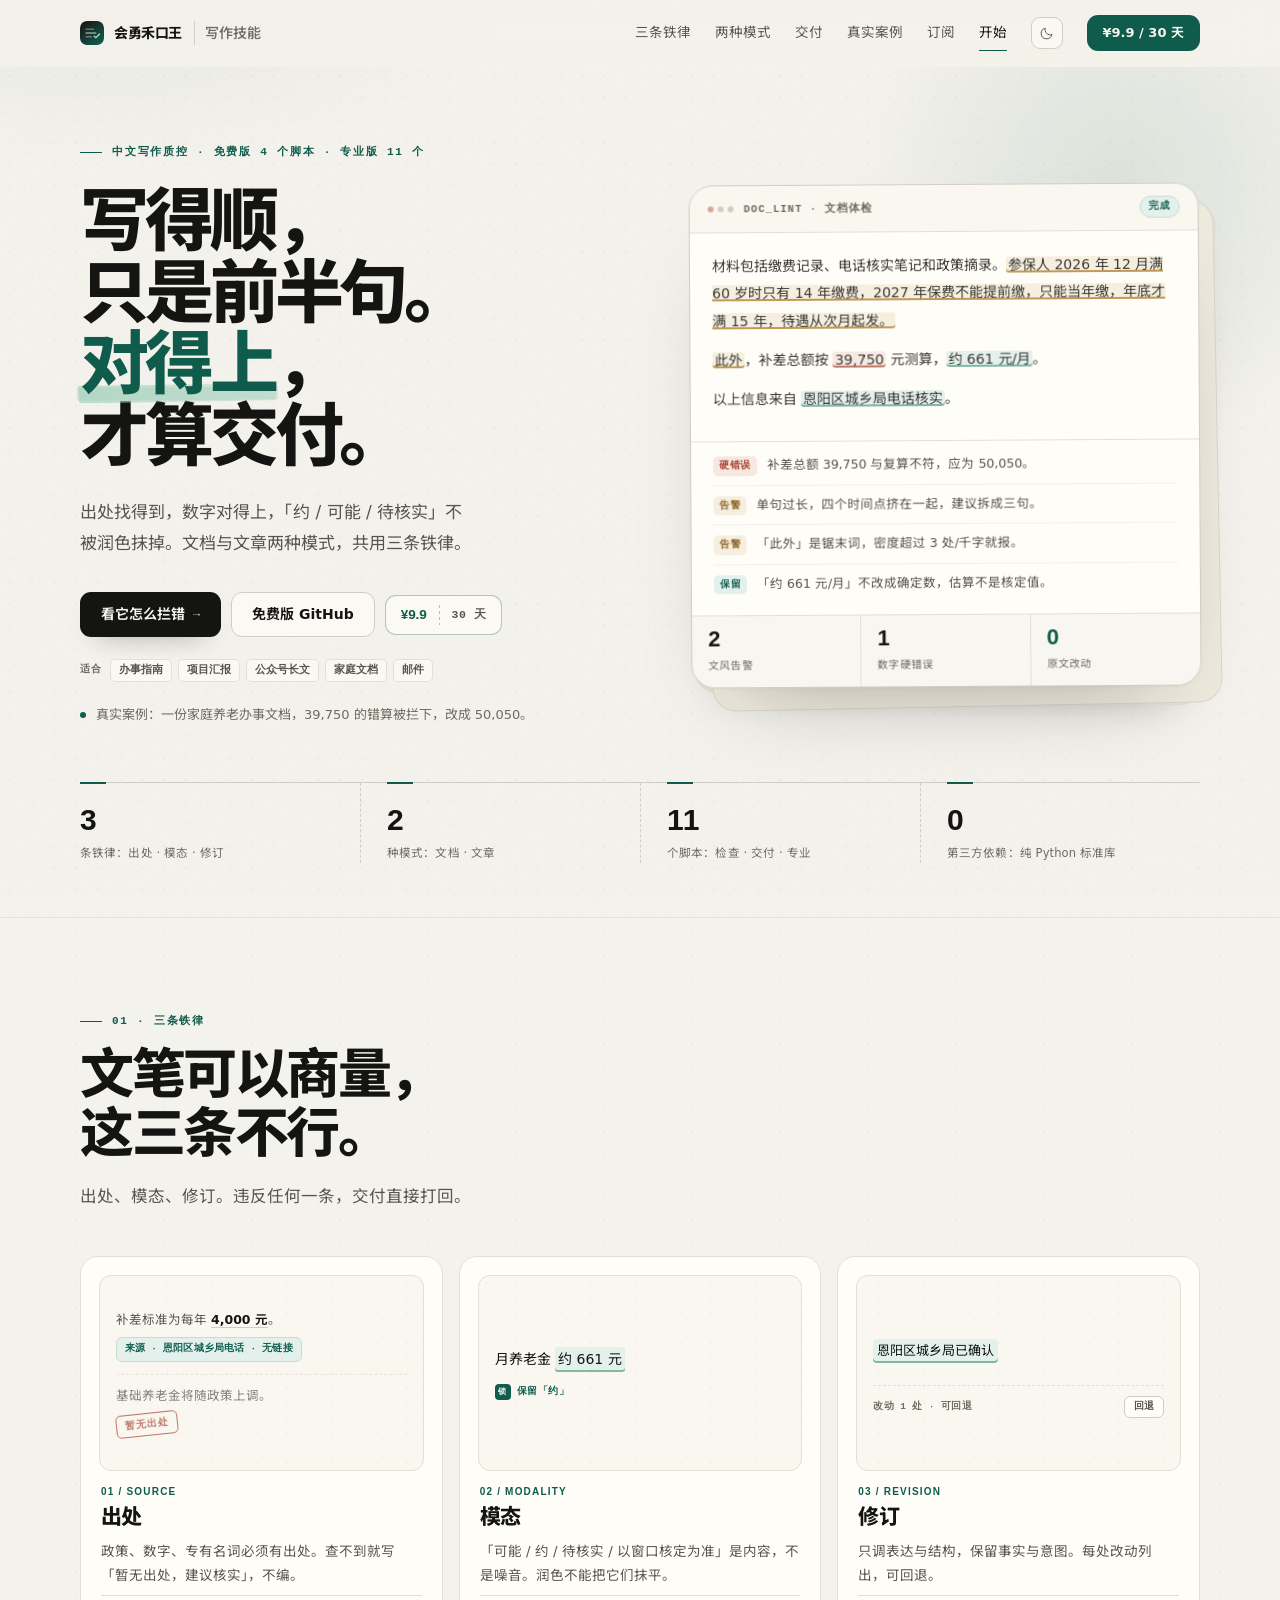
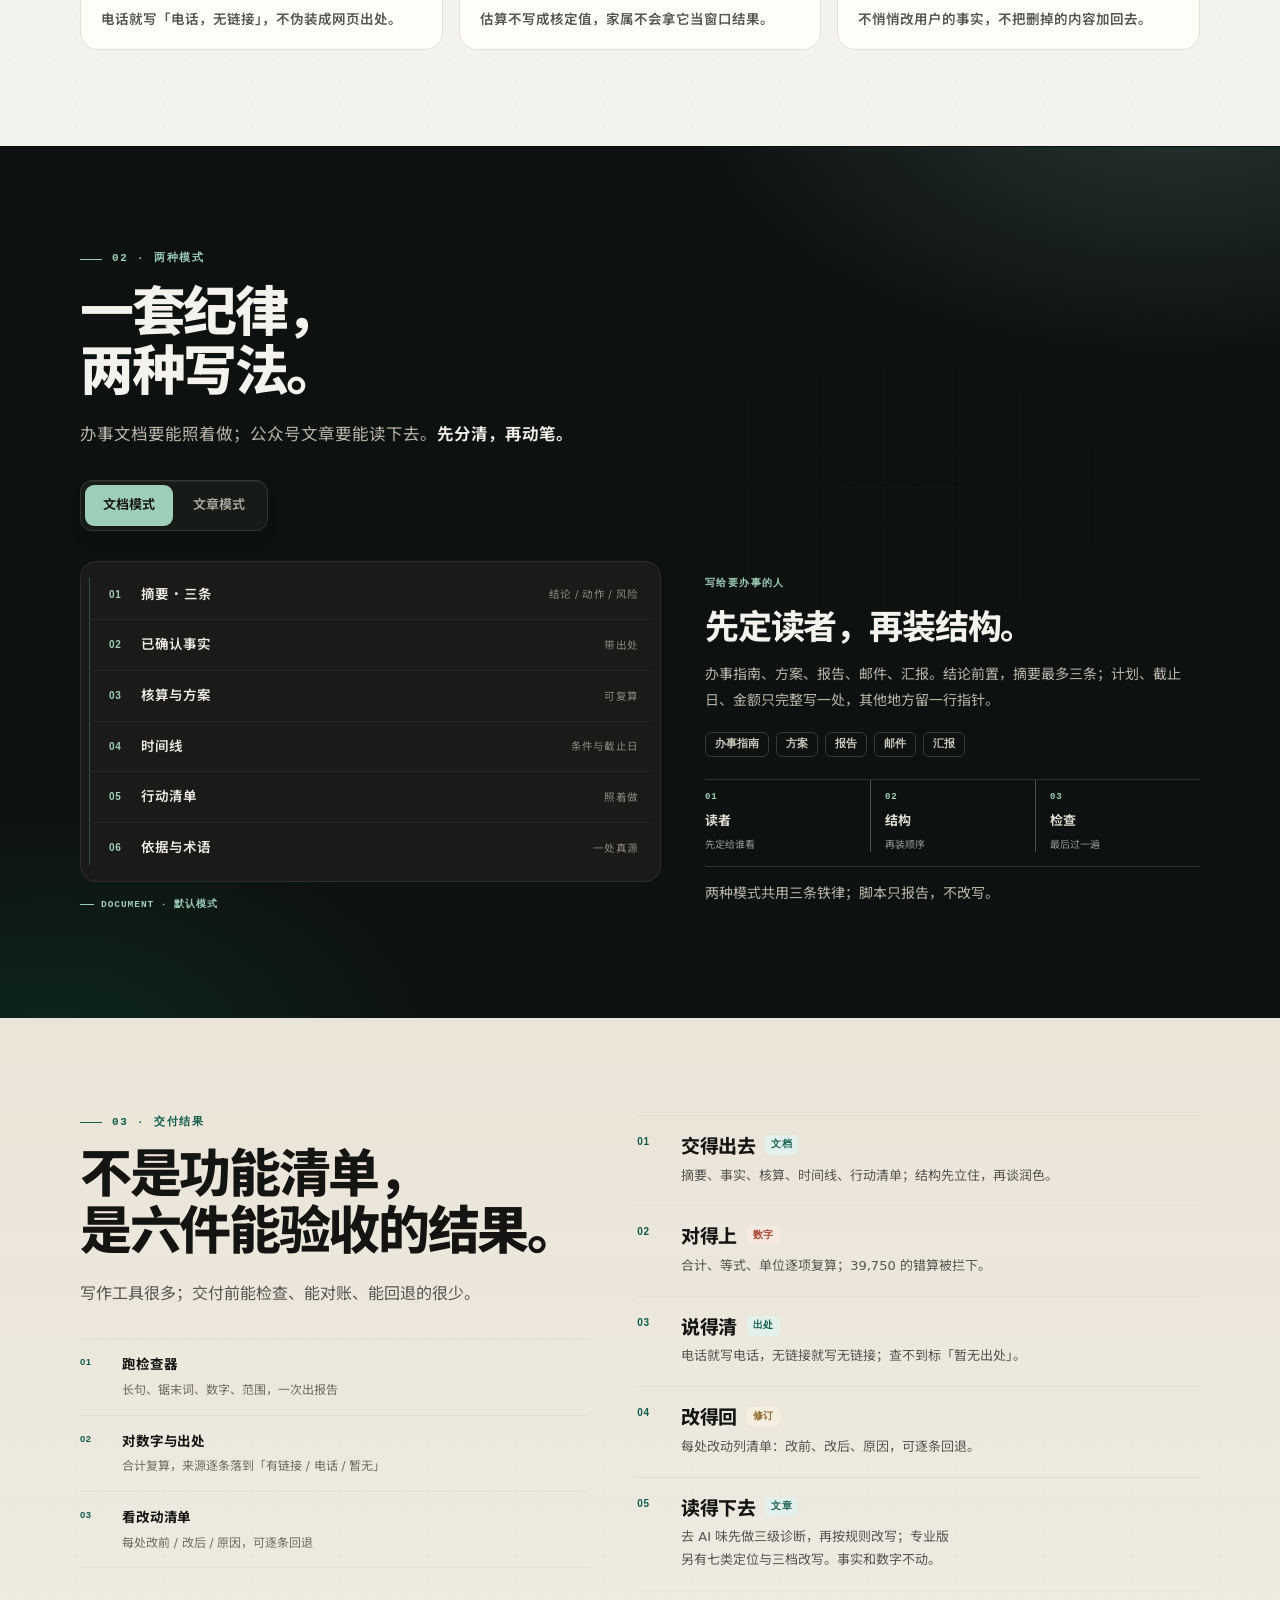
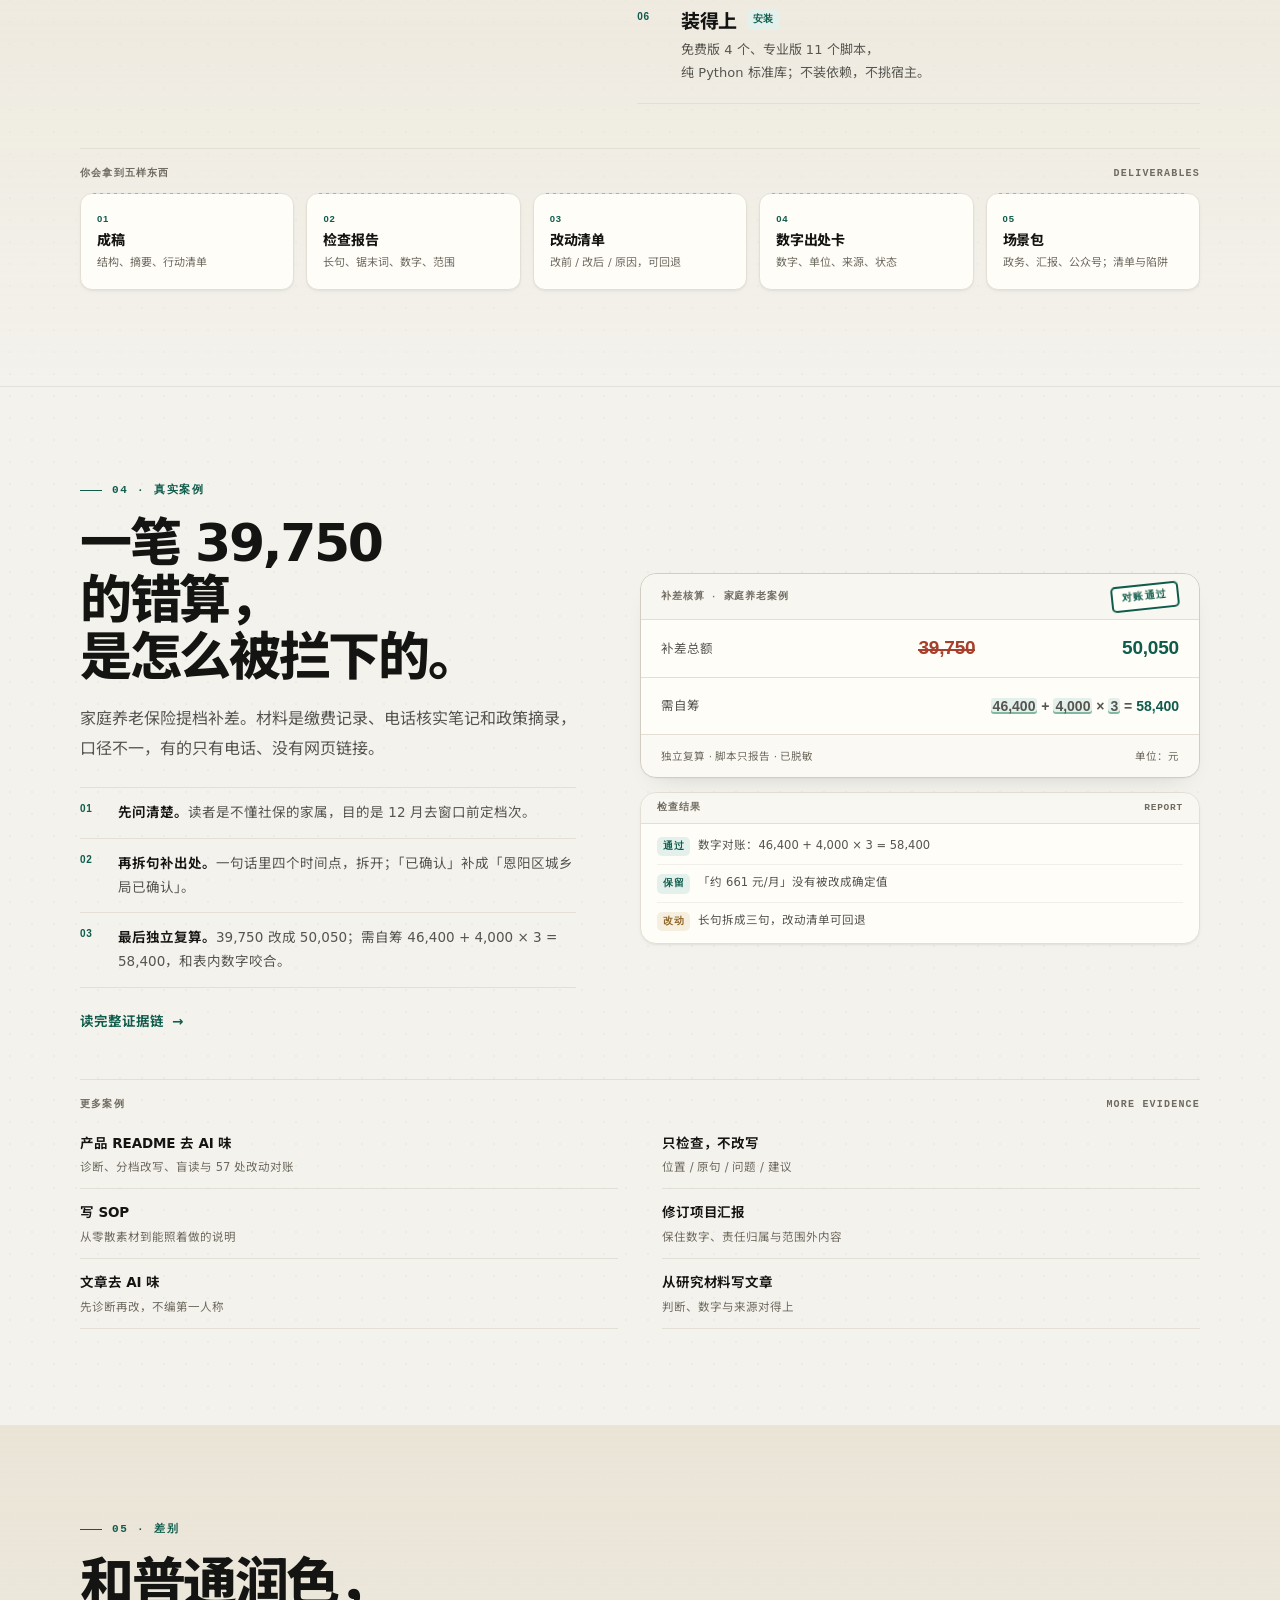
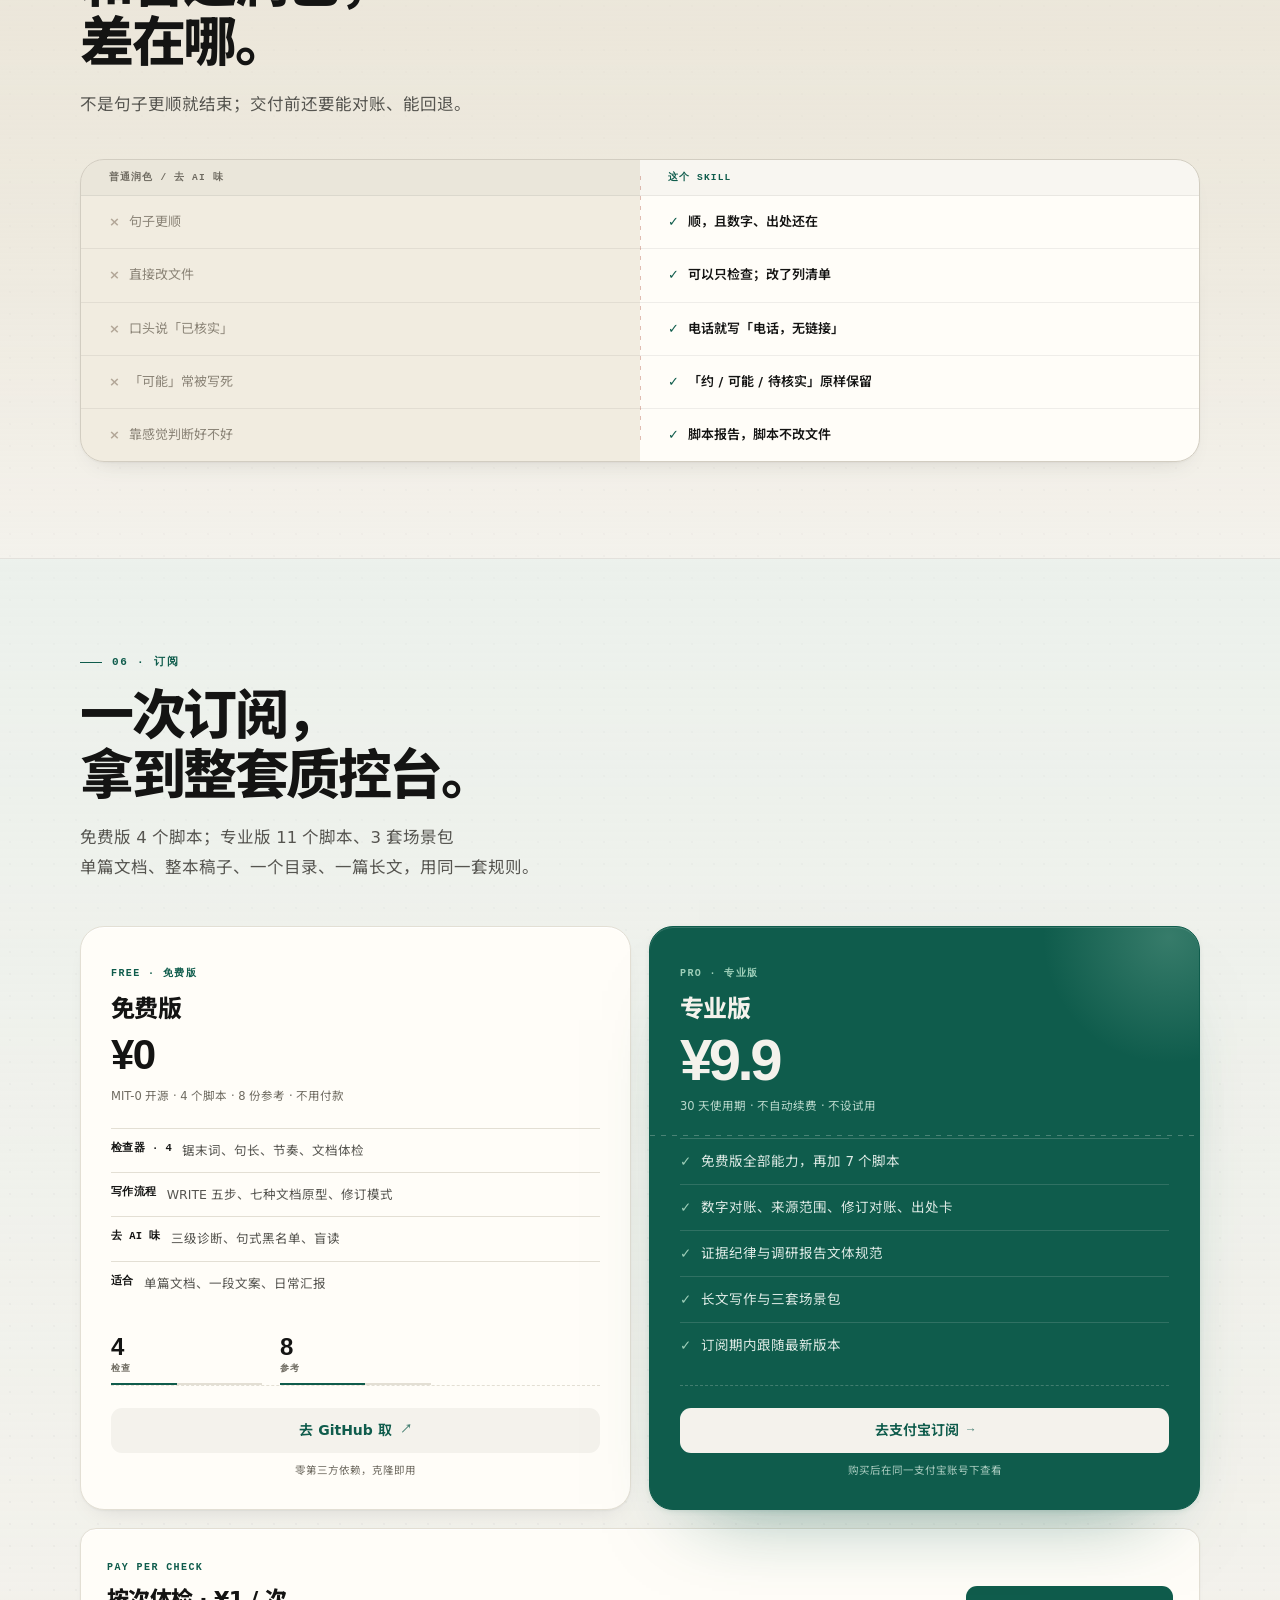
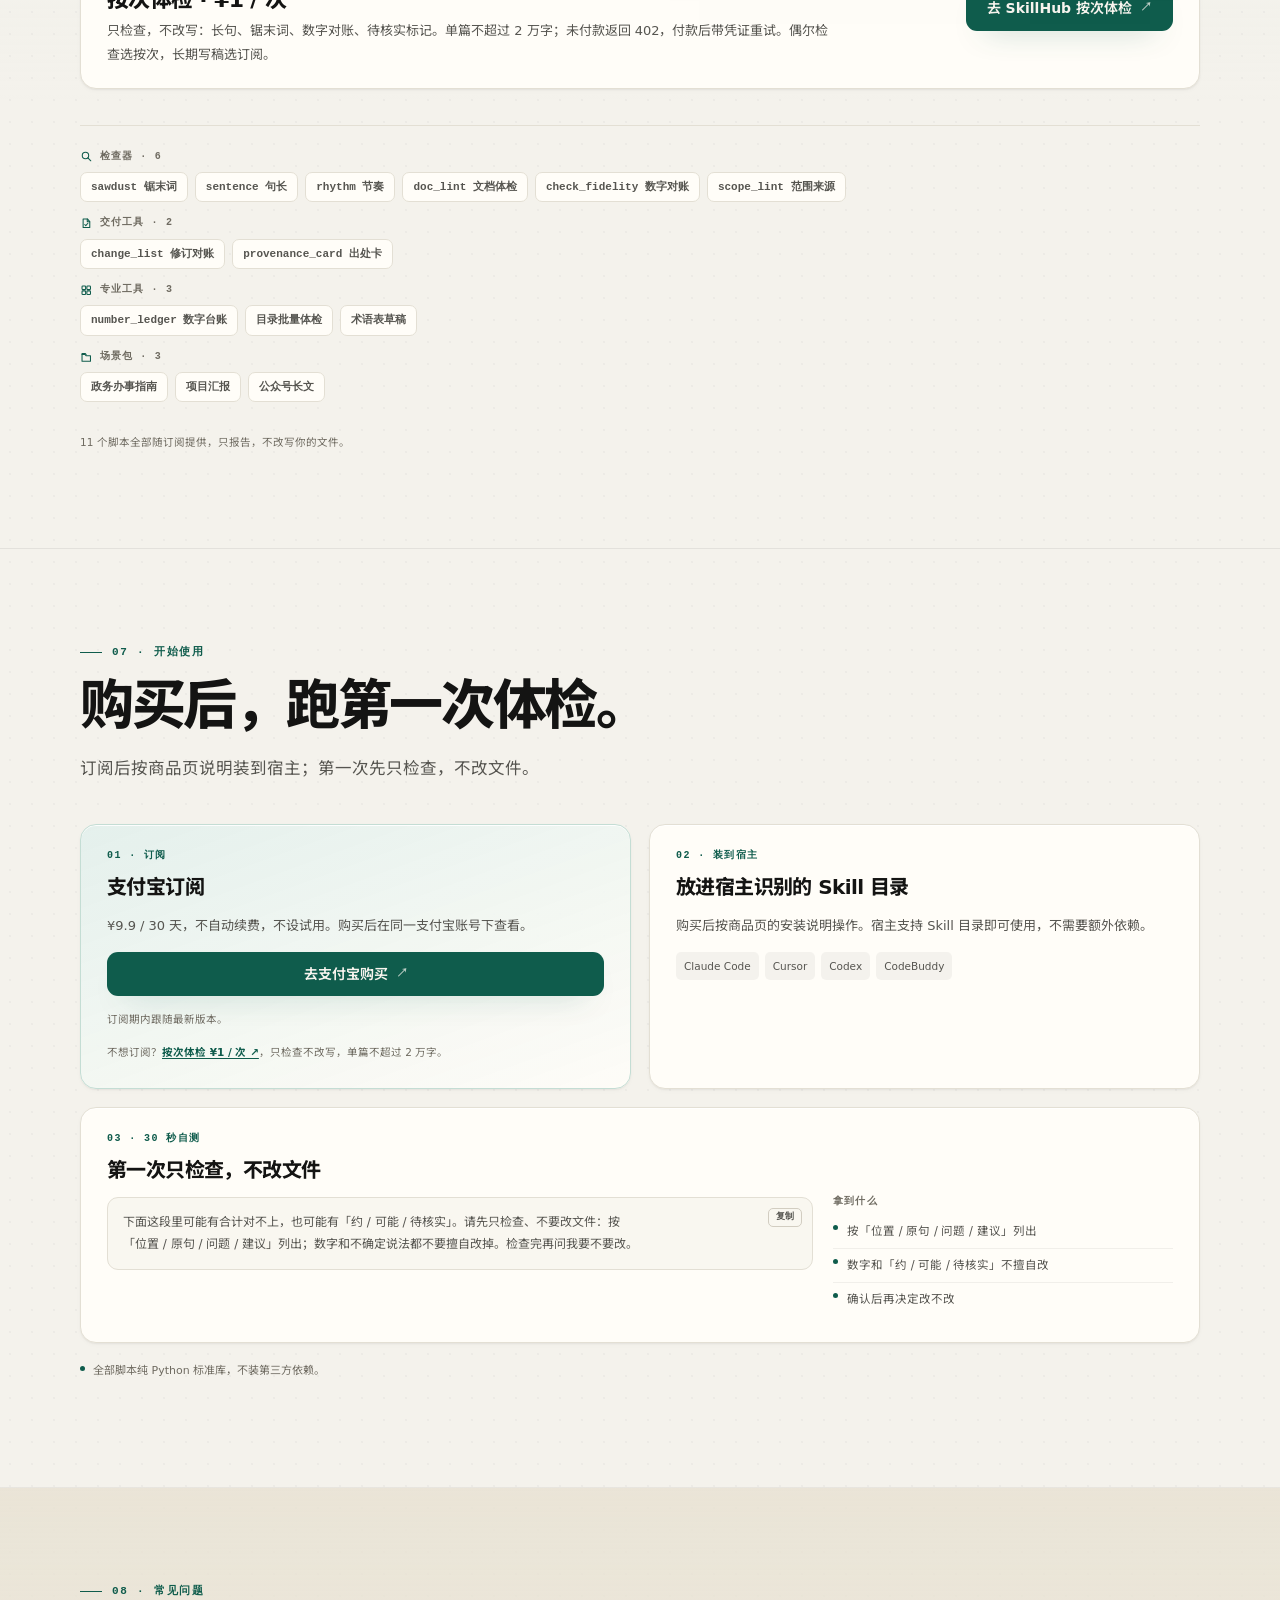
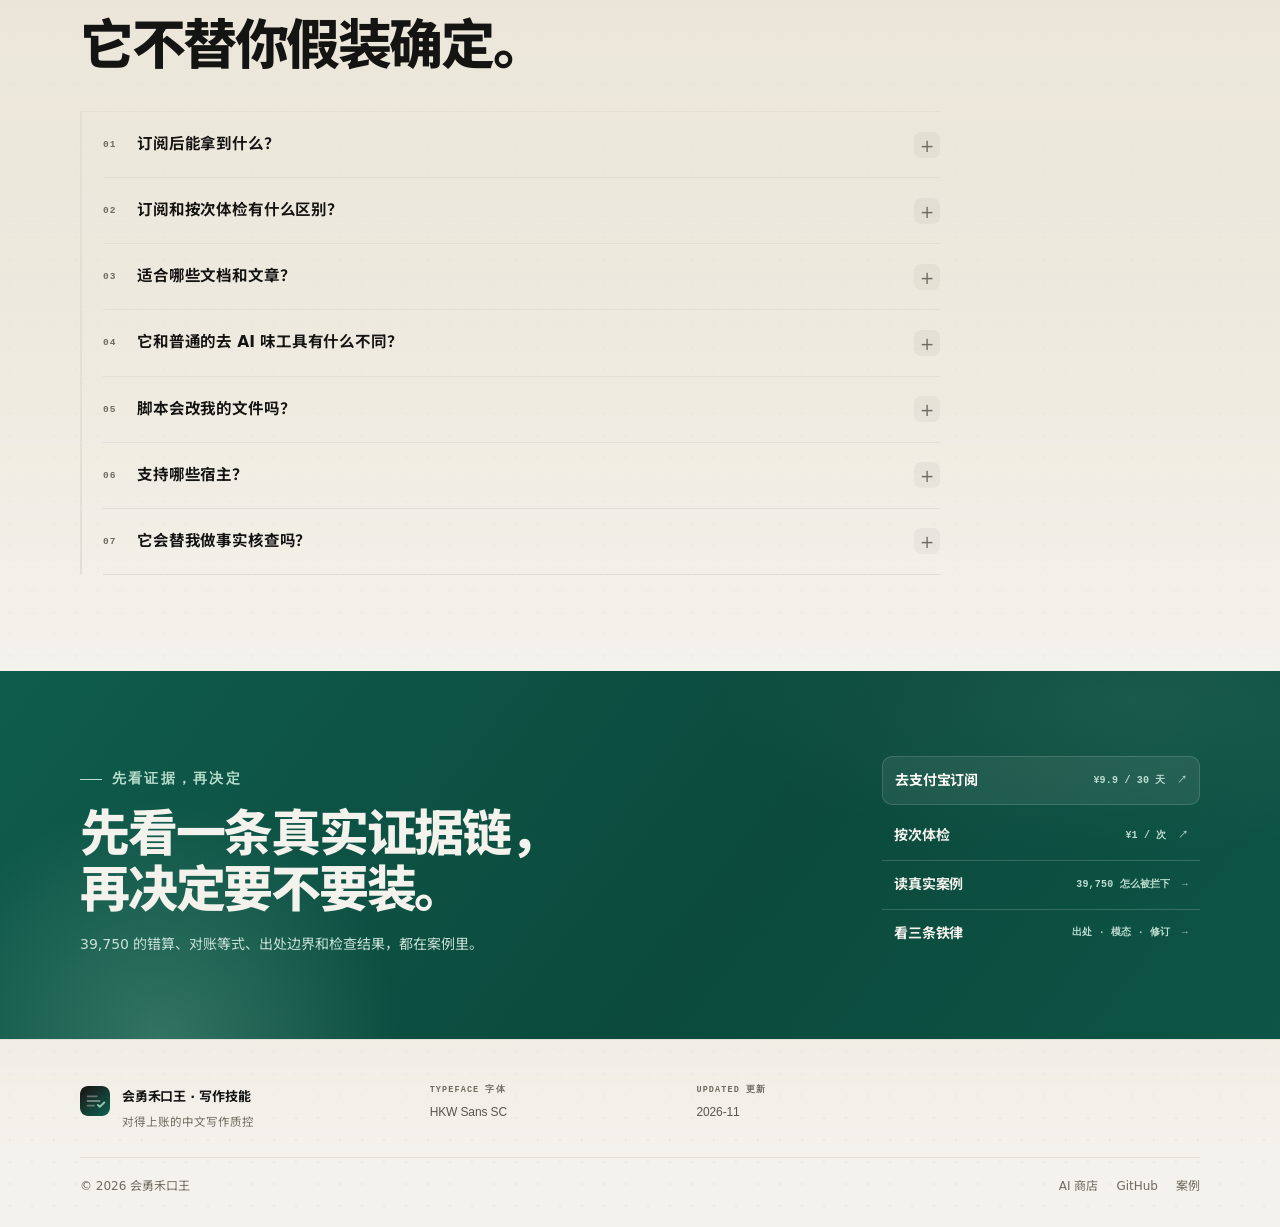
==== docs/index.html @ a7e229a5 "docs: 产品页补按次体检入口 加 ¥1/次 SkillHub 入口、订阅与按次的区别说明；重跑字体子集。" ====
<!doctype html>
<html lang="zh-CN">
<head>
<meta charset="utf-8">
<meta name="viewport" content="width=device-width, initial-scale=1">
<script>(function(){try{var s=localStorage.getItem('hkw-theme');var d=s?s==='dark':matchMedia('(prefers-color-scheme: dark)').matches;document.documentElement.dataset.theme=d?'dark':'light';}catch(e){document.documentElement.dataset.theme='light';}})();</script>
<meta name="description" content="会勇禾口王 · 写作技能：对得上账的中文写作质控。免费版 4 个检查器开源可用；专业版 11 个只报告不改写的脚本、证据纪律、文体规范与三套场景包，¥9.9 / 30 天订阅；也可按次体检，¥1 / 次。">
<link rel="icon" href="icon.svg?v=3" type="image/svg+xml">
<link rel="apple-touch-icon" href="icon.svg?v=3">
<link rel="stylesheet" href="tokens.css?v=7">
<title>会勇禾口王 · 写作技能 — 免费版把话说清楚，专业版让数字对得上</title>
<style>
/* ============ 基础 ============ */
/* 窄屏段尾孤行：短段落平衡断行 */
.hero-lede,.section-head .sub,.outcomes-lead .sub,.plan-note,.closing p,.outcomes-list p,.compare-row span,.install-card p,.faq-a p{text-wrap:balance}

:root{
  --ink:#141413;
  --muted:#565550;
  --faint:#6f6b61;
  --paper:#f4f2ec;
  --sand:#eae5d8;
  --surface:#fffdf8;
  --line:#e3dfd4;
  --line-2:#d2cdc1;
  --green:#0f5c4c;
  --green-2:#0b4a3d;
  --mint:#9dceb8;
  --soft:#e4f0ec;
  --red:#a6402c;
  --red-soft:#f7e8e2;
  --amber:#8e6527;
  --amber-soft:#f6efdf;
  --mono:'Plex Mono',ui-monospace,SFMono-Regular,Menlo,monospace;
  --num:-apple-system,BlinkMacSystemFont,'SF Pro Display','Segoe UI','PingFang SC',sans-serif;
  --max:1180px;
  --ease:cubic-bezier(.22,1,.36,1);
  --r-lg:24px;
  --r-md:16px;
  --r-sm:9px;
  --shadow-1:0 1px 2px rgba(20,20,19,.05),0 2px 6px -2px rgba(20,20,19,.05);
  --shadow-2:0 1px 2px rgba(20,20,19,.04),0 12px 26px -16px rgba(20,20,19,.16);
  --shadow-3:0 2px 6px -2px rgba(20,20,19,.05),0 44px 88px -52px rgba(20,20,19,.34);
  --shadow:var(--shadow-3);
}
*{box-sizing:border-box}
html{scroll-behavior:smooth;scroll-padding-top:82px}
body{
  margin:0;
  background-color:var(--paper);
  background-image:radial-gradient(rgba(20,20,19,.030) 1px,transparent 1px);
  background-size:22px 22px;
  background-position:-1px -1px;
  color:var(--ink);
  font-family:var(--font);
  line-height:1.75;
  overflow-x:hidden;
  -webkit-font-smoothing:antialiased;
}
a{color:inherit;text-decoration:none}
button{font:inherit;color:inherit}
img,svg{display:block}
::selection{background:var(--mint);color:var(--ink)}
:focus-visible{outline:2px solid var(--green);outline-offset:3px;border-radius:6px}
.shell{max-width:var(--max);margin:0 auto;padding:0 30px}
.sr-only{position:absolute;width:1px;height:1px;padding:0;margin:-1px;overflow:hidden;clip:rect(0 0 0 0);white-space:nowrap;border:0}
.skip{position:fixed;left:16px;top:-60px;z-index:120;background:var(--ink);color:var(--paper);padding:10px 16px;border-radius:10px;transition:top .2s}
.skip:focus{top:12px}

/* ============ 滚动进度 ============ */
.progress{position:fixed;left:0;right:0;top:0;height:2px;z-index:100;pointer-events:none}
.progress i{display:block;height:100%;width:100%;background:var(--green);transform:scaleX(0);transform-origin:left;transition:transform .08s linear}

/* ============ 导航 ============ */
.nav{
  position:sticky;top:0;z-index:90;
  background:rgba(244,242,236,.8);
  border-bottom:1px solid transparent;
  backdrop-filter:blur(18px) saturate(1.25);
  transition:border-color .25s,background .25s;
}
.nav.is-stuck{border-bottom-color:var(--line);background:rgba(250,248,243,.92)}
.nav-inner{height:66px;display:flex;align-items:center;justify-content:space-between;gap:24px}
.brand{display:flex;align-items:center;gap:10px;font-weight:750;letter-spacing:-.03em;font-size:14px;min-width:0}
.brand img{width:24px;height:24px;border-radius:7px;flex:none}
.brand .brand-sub{color:var(--faint);font-weight:550;letter-spacing:0;padding-left:10px;margin-left:2px;border-left:1px solid var(--line-2);white-space:nowrap}
.nav-links{display:flex;align-items:center;gap:24px;font-size:13.5px;color:var(--muted)}
.nav-links a:not(.btn){position:relative;white-space:nowrap}
.nav-links a:not(.btn)::after{content:"";position:absolute;left:0;right:0;bottom:-6px;height:1px;background:var(--green);transform:scaleX(0);transform-origin:left;transition:transform .25s var(--ease)}
.nav-links a:not(.btn):hover{color:var(--ink)}
.nav-links a:not(.btn):hover::after,.nav-links a:not(.btn).is-current::after{transform:scaleX(1)}
.nav-links a:not(.btn).is-current{color:var(--ink)}

.theme-toggle{display:inline-flex;align-items:center;justify-content:center;width:32px;height:32px;flex:none;padding:0;border:1px solid var(--line-2);border-radius:9px;background:rgba(255,253,248,.55);color:var(--muted);cursor:pointer;transition:border-color .2s,color .2s,background .2s,transform .2s var(--ease)}
.theme-toggle:hover{border-color:var(--ink);color:var(--ink);transform:translateY(-1px)}
.theme-toggle svg{width:15px;height:15px;fill:none;stroke:currentColor;stroke-width:1.5;stroke-linecap:round;stroke-linejoin:round}
.theme-toggle .i-sun{display:none}
.theme-toggle .i-moon{display:block}
.theme-toggle--mobile{display:none}
:root[data-theme="dark"] .theme-toggle{background:rgba(255,253,248,.04)}
:root[data-theme="dark"] .theme-toggle .i-sun{display:block}
:root[data-theme="dark"] .theme-toggle .i-moon{display:none}
@media(max-width:960px){.theme-toggle--mobile{display:inline-flex}}
.nav-toggle{display:none;border:1px solid var(--line-2);background:rgba(255,253,248,.7);border-radius:10px;padding:8px 13px;font-size:13px;font-weight:600}
.mobile{display:none;border-top:1px solid var(--line);padding:14px 0 18px}
.mobile a{display:block;padding:9px 0;font-size:14px;color:var(--muted)}
.mobile a:last-child{color:var(--green);font-weight:650}
.nav.is-open .mobile{display:block}

/* ============ 按钮 ============ */
.btn{display:inline-flex;align-items:center;justify-content:center;gap:8px;padding:13px 20px;border-radius:11px;font-size:14px;font-weight:650;border:1px solid transparent;line-height:1.2;transition:transform .2s var(--ease),background .2s,border-color .2s,box-shadow .2s;white-space:nowrap}
.btn:hover{transform:translateY(-1px)}
.btn-primary{background:var(--ink);color:#f7f4ee;box-shadow:0 12px 26px -18px rgba(20,20,19,.7)}
.btn-primary:hover{background:#26251f}
.btn-ghost{background:rgba(255,253,248,.7);border-color:var(--line-2);color:var(--ink)}
.btn-ghost:hover{background:var(--surface);border-color:var(--ink)}
.btn-accent{background:var(--green);color:#f7f4ee;box-shadow:0 14px 30px -20px rgba(15,92,76,.8)}
.btn-accent:hover{background:var(--green-2)}
.btn-price{display:inline-flex;align-items:stretch;gap:0;padding:0;border:1px solid rgba(15,92,76,.32);background:rgba(255,253,248,.72);color:var(--green);border-radius:11px;overflow:hidden;transition:border-color .2s,background .2s,transform .2s var(--ease)}
.btn-price:hover{background:#fffdf8;border-color:var(--green);transform:translateY(-1px)}
.btn-price .p-num{display:flex;align-items:center;padding:12px 12px 12px 15px;font:750 13.5px/1 var(--num);letter-spacing:-.01em;font-variant-numeric:tabular-nums}
.btn-price .p-sep{width:1px;margin:9px 0;background:repeating-linear-gradient(180deg,rgba(15,92,76,.34) 0 3px,transparent 3px 6px)}
.btn-price .p-days{display:flex;align-items:center;padding:12px 15px 12px 12px;font:700 11.5px/1 var(--mono);letter-spacing:.04em;color:var(--muted)}
.btn-cream{background:var(--paper);color:var(--green)}
.btn-cream:hover{background:#fffdf8}
.btn-sm{padding:9px 15px;font-size:13px}
.btn .arrow{font-family:var(--mono);font-size:12px;opacity:.75}

/* ============ 首屏 ============ */
.hero{position:relative;padding:78px 0 54px;overflow:hidden}
.hero::before{content:"";position:absolute;width:760px;height:760px;right:-220px;top:-260px;border-radius:50%;background:radial-gradient(closest-side,rgba(15,92,76,.10),transparent 70%);pointer-events:none}
.hero-grid{display:grid;grid-template-columns:1.04fr .96fr;gap:58px;align-items:center}
.hero-copy{max-width:620px}
.eyebrow{display:flex;align-items:center;gap:10px;margin:0;font:700 11px/1.4 var(--mono);letter-spacing:.16em;text-transform:uppercase;color:var(--green)}
.eyebrow::before{content:"";width:22px;height:1px;background:currentColor;flex:none}
.hero h1{margin:26px 0 0;font-size:clamp(42px,5.4vw,70px);line-height:1.035;letter-spacing:-.06em;font-weight:820;text-wrap:balance}
.hero h1 span{display:block}
.hero h1 em{font-style:normal;color:var(--green);position:relative;z-index:0;white-space:nowrap}
.hero h1 em::before,.hero h1 em::after{content:"";position:absolute;z-index:-1;transform:scaleX(0);transform-origin:left;transition:transform .85s var(--ease) .5s}
.hero h1 em::before{left:-.04em;right:-.06em;bottom:.055em;height:.19em;background:rgba(157,206,184,.34);transform:rotate(-.5deg) scaleX(0);transition-delay:.44s}
.hero h1 em::after{left:-.03em;right:-.03em;bottom:.015em;height:.30em;background:linear-gradient(100deg,rgba(157,206,184,.62),rgba(157,206,184,.46) 62%,rgba(157,206,184,.34));clip-path:polygon(0 16%,100% 3%,99.2% 84%,.8% 100%)}
.is-ready .hero h1 em::before{transform:rotate(-.5deg) scaleX(1)}
.is-ready .hero h1 em::after{transform:scaleX(1)}
.hero-lede{margin:24px 0 0;max-width:32em;font-size:17px;line-height:1.88;color:var(--muted)}
.hero-actions{display:flex;flex-wrap:wrap;align-items:center;gap:10px;margin-top:32px}
.hero-foot{display:flex;gap:10px;align-items:flex-start;margin:22px 0 0;font-size:13px;line-height:1.7;color:var(--faint);max-width:36em}
.hero-foot::before{content:"";width:6px;height:6px;border-radius:50%;background:var(--green);flex:none;margin-top:.62em}
.hero-metrics{display:grid;grid-template-columns:repeat(4,1fr);gap:0;margin-top:56px;border-top:1px solid var(--line-2)}
.hero-metrics div{position:relative;padding:22px 24px 0 0}
.hero-metrics div+div{padding-left:26px;border-left:1px dashed var(--line-2)}
.hero-metrics div::before{content:"";position:absolute;left:0;top:-1px;width:26px;height:2px;background:var(--green)}
.hero-metrics div+div::before{left:26px}
.hero-metrics b{display:block;font:750 30px/1 var(--num);letter-spacing:-.03em;font-variant-numeric:tabular-nums}
.hero-metrics span{display:block;margin-top:10px;font-size:11.5px;color:var(--faint);line-height:1.55;letter-spacing:.01em}
.nw{white-space:nowrap}
.hero-scope{display:flex;flex-wrap:wrap;align-items:center;gap:6px;margin-top:22px}
.hero-scope b{font:700 10px/1 var(--mono);letter-spacing:.12em;color:var(--faint);margin-right:2px}
.hero-scope span{padding:5px 8px;border:1px solid var(--line);border-radius:5px;background:rgba(255,253,248,.6);font:700 10.5px/1 var(--mono);color:var(--muted)}

/* ============ 首屏体检卡 ============ */
.audit-wrap{position:relative;min-width:0}
.audit-wrap::before{content:"";position:absolute;inset:12px -10px -12px 10px;background:#e7e2d5;border:1px solid var(--line);border-radius:var(--r-lg);transform:rotate(1.5deg);box-shadow:0 22px 40px -34px rgba(20,20,19,.35)}
.audit-wrap::after{content:"";position:absolute;inset:20px -18px -20px 18px;background:#efeade;border:1px solid rgba(211,206,195,.7);border-radius:var(--r-lg);transform:rotate(-1.1deg)}
.audit{
  position:relative;z-index:1;background:var(--surface);border:1px solid var(--line-2);
  border-radius:var(--r-lg);box-shadow:var(--shadow-3),inset 0 1px 0 rgba(255,255,255,.9);overflow:hidden;
  transform:rotate(-.35deg);
}
.audit-bar{display:flex;align-items:center;gap:10px;padding:12px 18px;border-bottom:1px solid var(--line);background:rgba(244,242,236,.55)}
.dots{display:flex;gap:4px}
.dots i{width:6px;height:6px;border-radius:50%;background:var(--line-2)}
.dots i:first-child{background:#d8a79a}
.audit-title{font:700 10.5px/1 var(--mono);letter-spacing:.1em;text-transform:uppercase;color:var(--faint)}
.audit-state{margin-left:auto;font:700 10px/1 var(--mono);letter-spacing:.08em;color:var(--faint);padding:5px 8px;border:1px solid var(--line);border-radius:999px;transition:color .3s,border-color .3s,background .3s}
.audit.play .audit-state{color:var(--green);border-color:#c4ddd4;background:var(--soft)}
.audit-doc{position:relative;padding:20px 22px 16px;font-size:14px;line-height:1.95;color:#3d3c38;overflow:hidden}
.audit-doc p{margin:0 0 12px}
.audit-doc p:last-child{margin-bottom:0}
.audit-doc mark{background:transparent;color:inherit;padding:0 2px;border-radius:3px}
.audit.play .m-long{animation:markAmber .45s var(--ease) .85s both}
.audit.play .m-sawdust{animation:markAmber .35s var(--ease) 1.12s both}
.audit.play .m-num{animation:markRed .4s var(--ease) 1.35s both}
.audit.play .m-modal{animation:markGreen .4s var(--ease) 1.58s both}
.audit.play .m-source{animation:markGreen .4s var(--ease) 1.8s both}
@keyframes markAmber{from{background:transparent;box-shadow:inset 0 0 0 rgba(142,101,39,0)}to{background:var(--amber-soft);box-shadow:inset 0 -2px 0 #c29a56}}
@keyframes markRed{from{background:transparent;box-shadow:inset 0 0 0 rgba(166,64,44,0)}to{background:var(--red-soft);box-shadow:inset 0 -2px 0 #c47a67}}
@keyframes markGreen{from{background:transparent;box-shadow:inset 0 0 0 rgba(15,92,76,0)}to{background:var(--soft);box-shadow:inset 0 -2px 0 #7fb8a3}}
.audit-scan{position:absolute;left:0;right:0;top:0;height:100%;pointer-events:none;transform:translateY(-100%);background:linear-gradient(180deg,rgba(157,206,184,0) 0%,rgba(157,206,184,.10) 46%,rgba(157,206,184,.55) 49.4%,#0f5c4c 50%,rgba(157,206,184,.55) 50.6%,rgba(157,206,184,0) 54%,rgba(157,206,184,0) 100%);opacity:0}
.audit.play .audit-scan{animation:scan 2.1s cubic-bezier(.45,0,.25,1) .15s both}
@keyframes scan{0%{transform:translateY(-100%);opacity:0}8%{opacity:1}90%{opacity:1}100%{transform:translateY(100%);opacity:0}}
.audit-findings{display:none;list-style:none;margin:0;padding:4px 22px 12px;border-top:1px solid var(--line)}
.audit.play .audit-findings{display:block}
.audit-findings li{display:flex;gap:10px;align-items:flex-start;padding:9px 0;border-bottom:1px solid rgba(20,20,19,.06);font-size:12.5px;line-height:1.6;color:var(--muted);opacity:0;transform:translateY(6px)}
.audit-findings li:last-child{border-bottom:0}
.audit.play .audit-findings li{animation:riseIn .45s var(--ease) both}
.audit.play .audit-findings li:nth-child(1){animation-delay:1.15s}
.audit.play .audit-findings li:nth-child(2){animation-delay:1.35s}
.audit.play .audit-findings li:nth-child(3){animation-delay:1.55s}
.audit.play .audit-findings li:nth-child(4){animation-delay:1.75s}
@keyframes riseIn{from{opacity:0;transform:translateY(6px)}to{opacity:1;transform:none}}
.tag{flex:none;font:700 9.5px/1 var(--mono);letter-spacing:.06em;padding:5px 6px;border-radius:5px;margin-top:1px}
.tag.red{color:var(--red);background:var(--red-soft)}
.tag.amber{color:var(--amber);background:var(--amber-soft)}
.tag.green{color:var(--green);background:var(--soft)}
.audit-report{display:grid;grid-template-columns:repeat(3,1fr);border-top:1px solid var(--line);background:rgba(244,242,236,.62)}
.audit-report div{padding:12px 16px;border-right:1px solid var(--line)}
.audit-report div:last-child{border-right:0}
.audit-report b{display:block;font:750 22px/1 var(--num);letter-spacing:-.02em;font-variant-numeric:tabular-nums}
.audit-report span{display:block;margin-top:6px;font-size:10.5px;color:var(--faint);letter-spacing:.02em}
.audit-report .ok{color:var(--green)}

/* ============ 通用 section ============ */
.section{padding:96px 0;border-top:1px solid rgba(20,20,19,.07);position:relative}
.section--soft{background:linear-gradient(180deg,rgba(228,240,236,.5),rgba(244,242,236,0) 72%)}
.section--sand{background:linear-gradient(180deg,rgba(232,226,211,.86),rgba(232,226,211,.52) 58%,rgba(244,242,236,.30))}
.section--sand.section{border-top-color:rgba(20,20,19,.055)}
.section-head{max-width:760px}
.section-head h2{margin:16px 0 0;font-size:clamp(32px,4.6vw,54px);line-height:1.1;letter-spacing:-.045em;font-weight:800;text-wrap:balance}
.section-head .sub{margin:18px 0 0;font-size:16.5px;line-height:1.85;color:var(--muted);max-width:42em}
.section-head .sub b{color:var(--ink);font-weight:650}
.section-head--wide{max-width:none}

/* 入场 */
.reveal{opacity:0;transform:translateY(18px);transition:opacity .7s var(--ease),transform .7s var(--ease);transition-delay:var(--d,0s)}
.reveal.on{opacity:1;transform:none}

/* ============ 三条铁律 ============ */
.laws{display:grid;grid-template-columns:repeat(3,1fr);gap:16px;margin-top:44px}
.law{background:var(--surface);border:1px solid var(--line);border-radius:18px;padding:18px;display:flex;flex-direction:column;gap:16px;transition:border-color .25s,box-shadow .25s,transform .25s}
.law:hover{border-color:var(--line-2);box-shadow:0 24px 50px -44px rgba(20,20,19,.5);transform:translateY(-2px)}
.law-stage{position:relative;height:196px;border-radius:12px;border:1px solid var(--line);background-color:rgba(244,242,236,.55);background-image:radial-gradient(rgba(20,20,19,.035) 1px,transparent 1px);background-size:15px 15px;padding:16px;overflow:hidden;display:flex;flex-direction:column;justify-content:center;gap:12px}
.stage-row{display:flex;flex-direction:column;gap:7px;min-width:0}
.stage-row p{margin:0;font-size:12.5px;line-height:1.65;color:var(--muted)}
.stage-row p b{color:var(--ink);font-weight:650;border-bottom:1px solid var(--line-2)}
.stage-row.is-dim{opacity:.72;border-top:1px dashed var(--line);padding-top:11px}
.source-chip{display:inline-flex;align-self:flex-start;gap:6px;align-items:center;padding:5px 8px;border:1px solid #c4ddd4;border-radius:6px;background:var(--soft);font:700 9.5px/1.3 var(--mono);letter-spacing:.02em;color:var(--green);opacity:0;transform:translateY(5px)}
.law.play .source-chip{animation:riseIn .5s var(--ease) .3s both}
.stamp{display:inline-flex;align-self:flex-start;padding:5px 8px;border:1.5px solid var(--red);border-radius:5px;color:var(--red);font:750 9.5px/1.2 var(--mono);letter-spacing:.1em;transform:rotate(-6deg);opacity:0}
.law.play .stamp{animation:stampIn .45s var(--ease) .95s both}
@keyframes stampIn{0%{opacity:0;transform:rotate(-6deg) scale(1.35)}70%{opacity:1;transform:rotate(-6deg) scale(.96)}100%{opacity:1;transform:rotate(-6deg) scale(1)}}
.modal-line{margin:0;font-size:14px;line-height:1.6;color:var(--ink)}
.token-wrap{position:relative;display:inline-block;padding:1px 3px;border-radius:3px}
.law.play .token-wrap{animation:tokenHold .5s var(--ease) 1.15s both}
@keyframes tokenHold{0%,100%{background:var(--soft);box-shadow:inset 0 -2px 0 #7fb8a3}35%,55%{background:#f3dfd8;box-shadow:inset 0 -2px 0 var(--red);transform:translateX(-2px)}45%{transform:translateX(2px)}}
.strike{position:absolute;left:0;right:0;top:52%;height:2px;background:var(--red);transform:scaleX(0);transform-origin:left;opacity:0}
.law.play .strike{animation:strikeTry 1s var(--ease) .7s both}
@keyframes strikeTry{0%{transform:scaleX(0);opacity:0}30%{transform:scaleX(1);opacity:1}55%{transform:scaleX(1);opacity:1}100%{transform:scaleX(0);opacity:0}}
.lock-badge{display:inline-flex;align-self:flex-start;gap:6px;align-items:center;font:700 9.5px/1 var(--mono);letter-spacing:.05em;color:var(--green);opacity:0}
.lock-badge::before{content:"锁";display:grid;place-items:center;width:16px;height:16px;border-radius:4px;background:var(--green);color:var(--paper);font:700 8px/1 var(--mono)}
.law.play .lock-badge{animation:riseIn .4s var(--ease) 1.35s both}
.diff-line{position:relative;display:flex;flex-wrap:wrap;gap:6px;align-items:center;font-size:13px;line-height:1.7;min-height:44px}
.diff-del,.diff-add{display:inline-block;padding:1px 4px;border-radius:4px;transition:opacity .25s,background .25s}
.diff-del{display:none;color:var(--muted);text-decoration:line-through;text-decoration-color:#c47a67}
.diff-add{background:var(--soft);color:var(--ink);box-shadow:inset 0 -2px 0 #7fb8a3}
.law.play .diff-add{animation:markGreen .5s var(--ease) .35s both}
.law.is-reverted .diff-add{display:none}
.law.is-reverted .diff-del{display:inline-block;text-decoration:none;background:rgba(20,20,19,.055);color:var(--ink);box-shadow:none}
.diff-foot{display:flex;align-items:center;justify-content:space-between;gap:10px;border-top:1px dashed var(--line);padding-top:10px;font:700 9.5px/1 var(--mono);letter-spacing:.04em;color:var(--faint)}
.rollback{border:1px solid var(--line-2);background:var(--surface);border-radius:6px;padding:5px 9px;font:700 10px/1 var(--mono);color:var(--muted);cursor:pointer;transition:border-color .2s,color .2s}
.rollback:hover{border-color:var(--green);color:var(--green)}
.law-copy{display:flex;flex-direction:column;gap:8px;padding:0 2px}
.law-num{font:650 10px/1 var(--num);letter-spacing:.12em;color:var(--green);font-variant-numeric:tabular-nums}
.law h3{margin:0;font-size:21px;line-height:1.2;letter-spacing:-.03em;font-weight:780}
.law-copy>p{margin:0;font-size:13.5px;line-height:1.8;color:var(--muted)}
.law-rule{margin-top:2px;padding-top:11px;border-top:1px solid var(--line);font-size:12px;color:var(--ink);font-weight:600}

/* ============ 两种模式（深色） ============ */
.modes{background:#0d1210;color:#f4f2ec;padding:104px 0;position:relative;overflow:hidden;border-top:1px solid #0d1210}
.modes::before{content:"";position:absolute;inset:0;pointer-events:none;background:
  radial-gradient(58% 46% at 92% -6%,rgba(157,206,184,.18),transparent 66%),
  radial-gradient(44% 40% at 4% 104%,rgba(15,92,76,.28),transparent 70%)}
.modes::after{content:"";position:absolute;inset:0;pointer-events:none;opacity:.34;background-image:
  linear-gradient(rgba(255,255,255,.038) 1px,transparent 1px),
  linear-gradient(90deg,rgba(255,255,255,.038) 1px,transparent 1px);
  background-size:34px 34px;
  -webkit-mask-image:radial-gradient(58% 54% at 70% 40%,#000 4%,transparent 72%);
  mask-image:radial-gradient(58% 54% at 70% 40%,#000 4%,transparent 72%)}
.modes .eyebrow{color:var(--mint)}
.modes .section-head h2{color:#f4f2ec}
.modes .section-head .sub{color:#b9b5aa}
.modes .section-head .sub b{color:#f4f2ec}
.mode-tabs{position:relative;display:inline-flex;gap:2px;padding:4px;border:1px solid #333630;background:#161b18;border-radius:12px;margin-top:30px;box-shadow:inset 0 1px 0 rgba(255,255,255,.06),0 10px 24px -18px rgba(0,0,0,.8)}
.mode-tab{position:relative;z-index:1;border:0;background:transparent;padding:9px 18px;border-radius:9px;font-size:13px;font-weight:650;color:#a8a49a;cursor:pointer;transition:color .25s}
.mode-tab[aria-selected="true"]{color:#141413}
.mode-indicator{position:absolute;z-index:0;top:4px;left:4px;height:calc(100% - 8px);border-radius:9px;background:var(--mint);transition:transform .32s var(--ease),width .32s var(--ease)}
.mode-panels{margin-top:30px}
.mode-panel{display:grid;grid-template-columns:1.08fr .92fr;gap:44px;align-items:center}
.mode-panel[hidden]{display:none}
.modes .shell{position:relative;z-index:1}
.mode-visual{min-width:0}
.outline{border:1px solid #2f2f2a;background:#1a1a18;border-radius:16px;padding:8px;position:relative}
.outline::before{content:"";position:absolute;left:8px;top:16px;bottom:16px;width:1px;background:#2f5148}
.outline-row{display:flex;align-items:center;gap:14px;padding:13px 14px 13px 20px;border-bottom:1px solid #262622;opacity:0;transform:translateX(-8px)}
.outline-row:last-child{border-bottom:0}
.modes.in-view .mode-panel.is-active .outline-row{animation:rowIn .5s var(--ease) both;animation-delay:calc(var(--i) * 90ms + 120ms)}
@keyframes rowIn{from{opacity:0;transform:translateX(-8px)}to{opacity:1;transform:none}}
.outline-row .n{font:650 10px/1 var(--num);color:var(--mint);letter-spacing:.06em;width:18px;flex:none;font-variant-numeric:tabular-nums}
.outline-row .t{font-size:13.5px;color:#eeece4;font-weight:600}
.outline-row .s{margin-left:auto;font-size:10.5px;color:#8a877d;letter-spacing:.02em;text-align:right}
.mode-badge{display:inline-flex;align-items:center;gap:7px;margin-top:18px;font:700 9.5px/1 var(--mono);letter-spacing:.1em;color:var(--mint)}
.mode-badge::before{content:"";width:14px;height:1px;background:currentColor}
.mode-copy .label{font:700 10px/1 var(--mono);letter-spacing:.14em;color:var(--mint)}
.mode-copy h3{margin:12px 0 0;font-size:clamp(24px,2.7vw,34px);line-height:1.2;letter-spacing:-.035em;font-weight:750;color:#f4f2ec}
.mode-copy p{margin:14px 0 0;font-size:14px;line-height:1.85;color:#b9b5aa}
.mode-list{list-style:none;margin:18px 0 0;padding:0;display:flex;flex-wrap:wrap;gap:7px}
.mode-flow{display:grid;grid-template-columns:repeat(3,1fr);margin-top:22px;border-top:1px solid #2c322e}
.mode-flow div{position:relative;padding:13px 12px 0 0;min-width:0}
.mode-flow div+div{padding-left:14px;border-left:1px solid #48524c}
.mode-flow b{display:block;font:700 9px/1 var(--mono);letter-spacing:.1em;color:var(--mint)}
.mode-flow span{display:block;margin-top:8px;font-size:13px;font-weight:650;letter-spacing:-.01em;color:#e4e0d5}
.mode-flow em{display:block;margin-top:5px;font-style:normal;font-size:10px;line-height:1.5;color:#8d968f}
.mode-flow div:first-child{padding-right:14px}
.mode-foot{margin:22px 0 0;padding-top:14px;border-top:1px solid #2c322e;font-size:11px;line-height:1.7;color:#928f84}
.mode-list li{padding:6px 9px;border:1px solid #3a3a34;border-radius:6px;font:700 10.5px/1 var(--mono);color:#c9c5ba}
.rhythm-wrap{border:1px solid #2f2f2a;background:#1a1a18;border-radius:16px;padding:16px 16px 12px}
.rhythm{display:flex;align-items:flex-end;gap:5px;height:172px}
.rhythm i{flex:1;height:calc(var(--h) * 1%);background:#3b564d;border-radius:2px 2px 0 0;transform-origin:bottom;transform:scaleY(0)}
.rhythm i.hot{background:#c29a56}
.modes.in-view .mode-panel.is-active .rhythm i{animation:barGrow .6s var(--ease) both;animation-delay:calc(var(--i) * 32ms + 140ms)}
@keyframes barGrow{from{transform:scaleY(0)}to{transform:scaleY(1)}}
.rhythm-meta{display:flex;justify-content:space-between;gap:10px;margin-top:10px;font:700 9.5px/1 var(--mono);letter-spacing:.06em;color:#8a877d}
.diag-chips{display:flex;flex-wrap:wrap;gap:6px;margin-top:14px}
.diag-chips span{padding:6px 9px;border:1px solid #3a3a34;border-radius:5px;font-size:10.5px;color:#a8a49a;opacity:0;transform:translateY(4px)}
.modes.in-view .mode-panel.is-active .diag-chips span{animation:riseIn .45s var(--ease) both;animation-delay:calc(var(--i) * 60ms + 480ms)}
.diag-chips span.hit{border-color:#6d5a37;color:#d9bd8a;background:rgba(194,154,86,.08)}
.flow{display:flex;align-items:center;gap:8px;margin-top:14px;font:700 10.5px/1 var(--mono);color:#c9c5ba}
.flow i{font-style:normal;color:#8f978f}
.flow b{padding:6px 8px;border-radius:5px;background:#22322c;color:var(--mint);font-weight:650}
.flow em{font-style:normal;color:#5d5a52}

/* ============ 真实案例 ============ */
.case-grid{display:grid;grid-template-columns:.94fr 1.06fr;gap:64px;align-items:center}
.case-copy h2{margin:16px 0 0;font-size:clamp(32px,4.4vw,52px);line-height:1.1;letter-spacing:-.045em;font-weight:800;text-wrap:balance}
.case-copy .lead{margin:18px 0 0;font-size:16px;line-height:1.85;color:var(--muted);max-width:38em}
.case-steps{list-style:none;margin:24px 0 0;padding:0;display:grid;gap:0;border-top:1px solid var(--line)}
.case-steps li{display:grid;grid-template-columns:26px 1fr;gap:12px;padding:13px 0;border-bottom:1px solid var(--line);font-size:13.5px;line-height:1.75;color:var(--muted)}
.case-steps b{color:var(--ink);font-weight:650}
.case-steps .n{font:650 10px/1.5 var(--num);color:var(--green);letter-spacing:.06em;font-variant-numeric:tabular-nums}
.case-link{display:inline-flex;align-items:center;gap:8px;margin-top:22px;font-size:13.5px;font-weight:650;color:var(--green)}
.case-link:hover{gap:12px}
.case-link{transition:gap .2s}
.more-cases{margin-top:44px;border-top:1px solid var(--line);padding-top:20px}
.more-head{display:flex;justify-content:space-between;gap:12px;font:700 10px/1 var(--mono);letter-spacing:.12em;color:var(--faint)}
.more-grid{display:grid;grid-template-columns:1fr 1fr;gap:0 44px;margin-top:10px}
.more-grid a{display:flex;flex-direction:column;gap:4px;padding:12px 0;border-bottom:1px solid var(--line);color:var(--ink)}
.more-grid a b{font-size:13.5px;font-weight:650;letter-spacing:-.01em;transition:color .2s}
.more-grid a span{font-size:11.5px;color:var(--faint);line-height:1.5}
.more-grid a:hover b{color:var(--green)}
.case-side{display:flex;flex-direction:column;gap:14px;min-width:0}
.check-card{background:var(--surface);border:1px solid var(--line);border-radius:var(--r-md);overflow:hidden;box-shadow:var(--shadow-1),inset 0 1px 0 rgba(255,255,255,.9)}
.check-head{display:flex;align-items:center;justify-content:space-between;gap:10px;padding:10px 16px;border-bottom:1px solid var(--line);background:rgba(244,242,236,.5);font:700 9.5px/1 var(--mono);letter-spacing:.08em;color:var(--faint)}
.check-card ul{list-style:none;margin:0;padding:4px 16px}
.check-card li{display:flex;gap:8px;align-items:flex-start;padding:8px 0;border-bottom:1px solid rgba(20,20,19,.06);font-size:11.5px;line-height:1.65;color:var(--muted)}
.check-card li:last-child{border-bottom:0}
.ledger-card{position:relative;background:var(--surface);border:1px solid var(--line-2);border-radius:var(--r-md);box-shadow:var(--shadow-2),inset 0 1px 0 rgba(255,255,255,.9);overflow:hidden}
.ledger-head{display:flex;align-items:center;justify-content:space-between;gap:12px;min-height:46px;padding:9px 20px;border-bottom:1px solid var(--line);background:rgba(244,242,236,.6);font:700 9.5px/1.4 var(--mono);letter-spacing:.08em;color:var(--faint)}
.ledger-table{width:100%;border-collapse:collapse}
.ledger-table td{padding:17px 20px;border-bottom:1px solid var(--line);vertical-align:middle}
.ledger-table tr:last-child td{border-bottom:0}
.ledger-table .label{font-size:12.5px;color:var(--muted);width:27%}
.ledger-table .val{font:650 19px/1.2 var(--num);letter-spacing:-.01em;font-variant-numeric:tabular-nums;text-align:right;white-space:nowrap}
.ledger-table .wrong{display:inline-block;color:var(--red);position:relative}
.ledger-table .wrong::after{content:"";position:absolute;left:0;right:0;top:52%;height:2px;background:var(--red);transform:scaleX(0);transform-origin:left}
.case.play .wrong::after{animation:strikeLine .45s var(--ease) .45s both}
@keyframes strikeLine{from{transform:scaleX(0)}to{transform:scaleX(1)}}
.ledger-table .right{color:var(--green)}
.ledger-table .eqline{font:600 14px/1.5 var(--num);color:var(--muted);text-align:right;white-space:nowrap;font-variant-numeric:tabular-nums}
.ledger-table .term{position:relative;padding:0 2px;border-radius:3px}
.case.play .term{animation:markGreen .45s var(--ease) both}
.case.play .term:nth-of-type(1){animation-delay:.9s}
.case.play .term:nth-of-type(2){animation-delay:1.05s}
.case.play .term:nth-of-type(3){animation-delay:1.2s}
.ledger-foot{display:flex;justify-content:space-between;gap:12px;padding:12px 20px;border-top:1px solid var(--line);font-size:10.5px;color:var(--faint);background:rgba(244,242,236,.4)}
.stamp-ok{position:static;border:2px solid var(--green);color:var(--green);padding:5px 9px;border-radius:5px;font:750 10px/1.2 var(--mono);letter-spacing:.14em;transform:rotate(-6deg) scale(1.3);opacity:0;background:rgba(255,253,248,.9)}
.case.play .stamp-ok{animation:stampIn .5s var(--ease) 1.8s both}

/* ============ 订阅 ============ */
.outcomes-grid{display:grid;grid-template-columns:.95fr 1.05fr;gap:48px;align-items:start}
.outcomes-lead{position:sticky;top:104px;align-self:start}
.outcomes-lead h2{margin:16px 0 0;font-size:clamp(32px,4.6vw,52px);line-height:1.1;letter-spacing:-.045em;font-weight:800;text-wrap:balance}
.outcomes-lead .sub{margin:18px 0 0;font-size:16px;line-height:1.85;color:var(--muted);max-width:30em}
.outcomes-list{list-style:none;margin:0;padding:0;border-top:1px solid var(--line)}
.outcomes-list li{display:grid;grid-template-columns:30px minmax(0,1fr);gap:14px;align-items:start;padding:18px 0;border-bottom:1px solid var(--line)}
.outcomes-list .n{font:650 10px/1.6 var(--num);letter-spacing:.08em;color:var(--green);font-variant-numeric:tabular-nums}
.outcomes-list h3{display:flex;align-items:center;gap:10px;margin:0;font-size:19px;line-height:1.3;letter-spacing:-.025em;font-weight:750}
.outcomes-list h3 .tag{margin-top:0;transform:translateY(-1px)}
.outcomes-list p{margin:6px 0 0;font-size:13px;line-height:1.75;color:var(--muted);max-width:34em}
.verify-steps{list-style:none;margin:30px 0 0;padding:0;border-top:1px solid var(--line)}
.verify-steps li{display:grid;grid-template-columns:30px 1fr;gap:4px 12px;padding:14px 0;border-bottom:1px solid var(--line)}
.verify-steps span{grid-row:1/3;font:650 9.5px/1.9 var(--num);letter-spacing:.06em;color:var(--green);font-variant-numeric:tabular-nums}
.verify-steps b{font-size:13.5px;font-weight:700;letter-spacing:-.01em}
.verify-steps em{font-style:normal;font-size:12px;line-height:1.65;color:var(--faint)}
.deliverables{margin-top:44px;border-top:1px solid var(--line);padding-top:20px}
.deliverables-head{display:flex;justify-content:space-between;gap:12px;font:700 10px/1 var(--mono);letter-spacing:.12em;color:var(--faint)}
.deliverables-grid{display:grid;grid-template-columns:repeat(5,1fr);gap:12px;margin-top:14px}
.deliverables-grid>div{position:relative;padding:20px 16px 18px;border:1px solid var(--line);border-radius:12px;background:var(--surface);min-width:0;box-shadow:var(--shadow-1);transition:transform .22s var(--ease),box-shadow .22s}
.deliverables-grid>div::before{content:"";position:absolute;left:12px;right:12px;top:-1px;height:1px;background:repeating-linear-gradient(90deg,rgba(140,134,120,.55) 0 3px,transparent 3px 7px)}
.deliverables-grid>div:hover{transform:translateY(-2px);box-shadow:var(--shadow-2)}
.deliverables-grid b{display:block;font:650 9.5px/1 var(--num);letter-spacing:.08em;color:var(--green);font-variant-numeric:tabular-nums}
.deliverables-grid h3{margin:8px 0 0;font-size:14px;line-height:1.3;letter-spacing:-.02em;font-weight:750}
.deliverables-grid p{margin:4px 0 0;font-size:11px;line-height:1.6;color:var(--faint)}
.compare-table{position:relative;display:grid;grid-template-columns:1fr 1fr;margin-top:38px;border:1px solid var(--line-2);border-radius:var(--r-lg);overflow:hidden;box-shadow:var(--shadow-2);background:linear-gradient(90deg,#f1ece0 0 50%,#fffdf8 50% 100%)}
.compare-table::after{content:"";position:absolute;left:50%;top:16px;bottom:16px;width:1px;pointer-events:none;background:repeating-linear-gradient(180deg,rgba(166,64,44,.34) 0 4px,transparent 4px 10px)}
.compare-row{display:contents}
.compare-row span{padding:15px 28px;border-bottom:1px solid rgba(20,20,19,.065);font-size:13px;line-height:1.7;color:var(--muted)}
.compare-row:last-child span{border-bottom:0}
.compare-row:not(.compare-head) span:first-child{color:#8b8477}
.compare-row:not(.compare-head) span:first-child::before{content:"×";display:inline-block;margin-right:9px;color:#b3a798;font-weight:700}
.compare-row span:last-child{color:var(--ink);font-weight:600}
.compare-row:not(.compare-head) span:last-child::before{content:"✓";display:inline-block;margin-right:9px;color:var(--green);font-weight:750}
.compare-head span{padding-top:13px;padding-bottom:13px;background:rgba(20,20,19,.028);font:700 9.5px/1 var(--mono);letter-spacing:.12em;text-transform:uppercase;color:var(--faint)}
.compare-head span:last-child{color:var(--green);font-weight:650}
.plan-grid{display:grid;grid-template-columns:1fr 1fr;gap:18px;margin-top:42px;align-items:stretch}
.plan{display:flex;flex-direction:column;background:var(--surface);border:1px solid var(--line);border-radius:var(--r-lg);padding:30px;box-shadow:var(--shadow-2),inset 0 1px 0 rgba(255,255,255,.9);transition:transform .25s var(--ease),box-shadow .25s}
.plan--paid{background:var(--green);border-color:var(--green);color:#f4f2ec;position:relative;overflow:hidden;box-shadow:0 2px 6px -2px rgba(15,92,76,.2),0 44px 80px -50px rgba(15,92,76,.55),inset 0 1px 0 rgba(255,255,255,.16)}
.plan--paid::before{content:"";position:absolute;width:360px;height:360px;right:-150px;top:-170px;border-radius:50%;background:radial-gradient(closest-side,rgba(157,206,184,.28),transparent 70%)}
.plan--paid .plan-head::after{content:"";position:absolute;left:-30px;right:-30px;bottom:-20px;height:1px;background:repeating-linear-gradient(90deg,rgba(244,242,236,.26) 0 5px,transparent 5px 11px)}
.plan--paid>*{position:relative;z-index:1}
.plan-head{display:flex;align-items:flex-start;justify-content:space-between;gap:16px;position:relative}
.plan-kicker{font:700 10px/1 var(--mono);letter-spacing:.14em;color:var(--green)}
.plan--paid .plan-kicker{color:var(--mint)}
.plan h3{margin:10px 0 0;font-size:24px;line-height:1.2;letter-spacing:-.03em;font-weight:780}
.plan-price{margin-top:10px;font:750 42px/1 var(--num);letter-spacing:-.04em;font-variant-numeric:tabular-nums}
.plan-price small{font:700 12px/1 var(--mono);letter-spacing:0;color:var(--faint);margin-left:4px}
.plan-price--paid{font-size:58px;line-height:.9;letter-spacing:-.06em}
.plan-spec li{grid-template-columns:92px minmax(0,1fr);gap:16px;align-items:baseline}
.plan-spec li::before{display:none}
.plan-spec b{font:700 10.5px/1.7 var(--mono);letter-spacing:.04em;color:var(--ink);white-space:nowrap}
.plan-spec span{font-size:12.5px;line-height:1.7;color:var(--muted)}
.plan-toolbar{display:grid;grid-template-columns:repeat(3,1fr);gap:18px;margin-top:auto;padding-top:30px}
.plan-toolbar div{display:flex;flex-direction:column;gap:6px;min-width:0}
.plan-toolbar b{font:750 24px/1 var(--num);letter-spacing:-.02em;font-variant-numeric:tabular-nums}
.plan-toolbar span{font:700 9px/1 var(--mono);letter-spacing:.12em;color:var(--faint)}
.plan-toolbar i{position:relative;height:2px;margin-top:3px;background:var(--line);overflow:hidden}
.plan-toolbar i::after{content:"";position:absolute;left:0;top:0;bottom:0;width:var(--w);background:var(--green)}
.plan--paid .plan-price small{color:#b9d8cc}
.plan-note{margin:10px 0 0;font-size:11.5px;color:var(--faint)}
.plan--paid .plan-note{color:#b9d8cc}
.plan ul{list-style:none;margin:22px 0 0;padding:0;border-top:1px solid var(--line)}
.plan--paid ul{border-top-color:rgba(244,242,236,.18)}
.plan li{display:flex;gap:10px;align-items:flex-start;padding:11px 0;border-bottom:1px solid var(--line);font-size:13.5px;line-height:1.7;color:var(--muted)}
.plan--paid li{border-bottom-color:rgba(244,242,236,.14);color:#dce9e4}
.plan li:last-child{border-bottom:0}
.plan li::before{content:"✓";flex:none;font-weight:750;color:var(--green)}
.plan--paid li::before{color:var(--mint)}
.plan-actions{margin-top:auto;padding-top:22px;border-top:1px dashed var(--line);display:flex;flex-direction:column;gap:8px}
.plan-actions .fine{font-size:10.5px;color:var(--faint);text-align:center}
.plan--paid .plan-actions .fine{color:#a9cbbf}
.percall{display:flex;align-items:center;justify-content:space-between;gap:24px;margin-top:18px;padding:22px 26px;border:1px solid var(--line);border-radius:var(--r-md);background:var(--surface);box-shadow:var(--shadow-1),inset 0 1px 0 rgba(255,255,255,.9)}
.percall h3{margin:8px 0 0;font-size:22px;line-height:1.2;letter-spacing:-.03em;font-weight:780}
.percall p{margin:6px 0 0;font-size:13px;line-height:1.8;color:var(--muted);max-width:56em}
.percall .btn{flex:none}
@media(max-width:680px){.percall{flex-direction:column;align-items:flex-start}}
.plan--paid .plan-actions{border-top-color:rgba(244,242,236,.22)}
.toolbench{margin-top:36px;border-top:1px solid var(--line);padding-top:24px;display:flex;flex-direction:column;gap:15px}
.tool-group{display:flex;flex-wrap:wrap;align-items:center;gap:7px}
.tool-group h4{flex:0 0 100%;display:flex;align-items:center;gap:7px;margin:0 0 2px;font:700 10px/1 var(--mono);letter-spacing:.12em;color:var(--faint)}
.tool-ico{width:12.5px;height:12.5px;flex:none;fill:none;stroke:var(--green);stroke-width:1.35;stroke-linecap:round;stroke-linejoin:round}
.chip{padding:7px 10px;border:1px solid var(--line);border-radius:7px;background:var(--surface);font:700 11px/1.3 var(--mono);color:var(--muted);transition:border-color .2s,color .2s,transform .2s}
.chip:hover{border-color:var(--line-2);color:var(--ink);transform:translateY(-1px)}
.tool-note{margin:16px 0 0;font-size:10.5px;color:var(--faint)}

/* ============ 开始使用 ============ */
.install-grid{display:grid;grid-template-columns:1fr 1fr;gap:18px;margin-top:40px}
.install-card{background:var(--surface);border:1px solid var(--line);border-radius:var(--r-md);padding:26px;display:flex;flex-direction:column;gap:14px;box-shadow:var(--shadow-1),inset 0 1px 0 rgba(255,255,255,.9);transition:transform .25s var(--ease),box-shadow .25s}
.install-card--buy{background:linear-gradient(160deg,var(--soft),rgba(255,253,248,.9));border-color:#c4ddd4}
.install-card--wide{grid-column:1/-1}
.install-kicker{font:700 10px/1 var(--mono);letter-spacing:.14em;color:var(--green)}
.install-card h3{margin:0;font-size:20px;line-height:1.25;letter-spacing:-.03em;font-weight:760}
.install-card p{margin:0;font-size:13px;line-height:1.8;color:var(--muted)}
.install-card .fine a{color:var(--green);font-weight:700;text-decoration:underline;text-underline-offset:2px}
.install-card .fine{font-size:10.5px;color:var(--faint)}
.copy-btn{border:1px solid #3a3a34;background:transparent;color:#c9c5ba;border-radius:5px;padding:4px 7px;font:700 9px/1 var(--mono);cursor:pointer;transition:border-color .2s,color .2s}
.copy-btn:hover{border-color:#7d7a72;color:#fffdf8}
.wide-grid{display:grid;grid-template-columns:1.35fr .65fr;gap:20px;align-items:start}
.wide-notes b{display:block;margin-bottom:8px;font:700 10px/1 var(--mono);letter-spacing:.12em;color:var(--faint)}
.wide-notes ul{list-style:none;margin:0;padding:0}
.wide-notes li{position:relative;padding:7px 0 7px 14px;font-size:11.5px;line-height:1.65;color:var(--muted);border-bottom:1px solid rgba(20,20,19,.06)}
.wide-notes li:last-child{border-bottom:0}
.wide-notes li::before{content:"";position:absolute;left:0;top:.85em;width:5px;height:5px;border-radius:50%;background:var(--green)}
.prompt-box{border:1px solid var(--line);background:rgba(244,242,236,.55);border-radius:11px;padding:14px 15px;position:relative}
.prompt-box p{margin:0;padding-right:46px;font-size:12px;line-height:1.8;color:var(--muted)}
.prompt-box .copy-btn{position:absolute;right:10px;top:10px;border-color:var(--line-2);color:var(--muted)}
.prompt-box .copy-btn:hover{border-color:var(--green);color:var(--green);background:var(--soft)}
.hosts{display:flex;flex-wrap:wrap;gap:6px}
.hosts span{padding:5px 8px;border-radius:5px;background:rgba(20,20,19,.045);font-size:10.5px;color:var(--muted)}
.install-note{margin-top:18px;font-size:11px;color:var(--faint);display:flex;gap:8px;align-items:flex-start}
.install-note::before{content:"";width:5px;height:5px;border-radius:50%;background:var(--green);flex:none;margin-top:.5em}

/* ============ FAQ ============ */
.faq-wrap{max-width:860px;margin-top:36px;border-top:1px solid var(--line);counter-reset:faq;padding-left:22px;border-left:1px solid var(--line)}
.faq-item{position:relative;border-bottom:1px solid var(--line);counter-increment:faq}
.faq-item::before{content:"";position:absolute;left:-22px;top:0;bottom:0;width:1px;background:var(--line);transition:background .25s}
.faq-item.open::before{background:var(--green)}
.faq-q{width:100%;display:flex;align-items:center;justify-content:space-between;gap:18px;padding:19px 0;border:0;background:transparent;text-align:left;font-size:15.5px;font-weight:680;letter-spacing:-.01em;cursor:pointer}
.faq-q>span:first-child::before{content:counter(faq,decimal-leading-zero);display:inline-block;width:34px;font:700 9.5px/1 var(--mono);letter-spacing:.1em;color:var(--faint);vertical-align:2px}
.faq-plus{flex:none;display:grid;place-items:center;width:26px;height:26px;border-radius:7px;background:rgba(20,20,19,.045);color:var(--faint);font-size:17px;font-weight:400;transition:transform .3s var(--ease),background .2s,color .2s}
.faq-item.open .faq-plus{transform:rotate(45deg);background:var(--soft);color:var(--green)}
.faq-a{display:grid;grid-template-rows:0fr;transition:grid-template-rows .35s var(--ease)}
.faq-a>div{overflow:hidden}
.faq-a p{margin:0;padding:0 0 19px;font-size:13.5px;line-height:1.85;color:var(--muted);max-width:66ch}
.faq-item.open .faq-a{grid-template-rows:1fr}

/* ============ 收尾 ============ */
.closing{background:linear-gradient(128deg,#0f5c4c 0%,#0b4a3d 58%,#0d5546 100%);color:#f4f2ec;padding:82px 0;position:relative;overflow:hidden}
.closing::before{content:"";position:absolute;width:680px;height:680px;left:-180px;bottom:-340px;border-radius:50%;background:radial-gradient(closest-side,rgba(157,206,184,.26),transparent 70%)}
.closing::after{content:"";position:absolute;inset:0;pointer-events:none;opacity:.5;background:radial-gradient(46% 60% at 88% 8%,rgba(157,206,184,.18),transparent 70%)}
.closing-actions{position:relative;z-index:1}
.closing .shell{position:relative;z-index:1}
.closing-grid{display:flex;align-items:flex-end;justify-content:space-between;gap:40px;position:relative}
.closing h2{margin:14px 0 0;font-size:clamp(30px,4.2vw,50px);line-height:1.12;letter-spacing:-.045em;font-weight:800;max-width:14em}
.closing p{margin:14px 0 0;font-size:14px;line-height:1.8;color:#c8e0d7;max-width:36em}
.closing .eyebrow{color:#b8ddcd}
.closing-actions{display:flex;flex-direction:column;flex:none;width:318px}
.closing-step{display:flex;align-items:center;justify-content:space-between;gap:16px;padding:14px 12px;line-height:1.4;border-bottom:1px solid rgba(244,242,236,.18);transition:transform .25s var(--ease),background .25s,border-color .25s}
.closing-step b{font-size:14px;font-weight:700;letter-spacing:-.01em;color:#f4f2ec;white-space:nowrap}
.closing-step span{font:700 10px/1 var(--mono);letter-spacing:.02em;color:#bddccf;white-space:nowrap}
.closing-step i{font-style:normal;margin-left:5px;opacity:.88}
.closing-step:hover{background:rgba(244,242,236,.045);transform:translateX(3px)}
.closing-step:first-child{background:rgba(244,242,236,.075);border:1px solid rgba(244,242,236,.15);border-radius:10px;margin-bottom:7px}
.closing-step:first-child b{color:#fffdf8}
.closing-step:last-child{border-bottom:0}
.closing .btn-accent{background:var(--paper);color:var(--green)}
.closing .btn-accent:hover{background:#fffdf8}
.closing .btn-ghost{background:transparent;border-color:rgba(244,242,236,.35);color:#f4f2ec}
.closing .btn-ghost:hover{border-color:#f4f2ec;background:rgba(255,255,255,.06)}
.footer{padding:46px 0 30px;border-top:1px solid var(--line);font-size:12px;color:var(--faint);background:linear-gradient(180deg,rgba(234,229,216,.30),rgba(244,242,236,0) 60%)}
.footer-top{display:grid;grid-template-columns:1.35fr repeat(3,1fr);gap:30px;padding-bottom:26px;border-bottom:1px solid var(--line)}
.footer-brand{display:flex;gap:12px;align-items:flex-start;min-width:0}
.footer-brand img{width:30px;height:30px;border-radius:8px;flex:none}
.footer-brand b{display:block;font-size:13px;font-weight:700;letter-spacing:-.015em;color:var(--ink)}
.footer-brand span{display:block;margin-top:5px;font-size:11.5px;line-height:1.5;color:var(--faint)}
.footer-col{display:flex;flex-direction:column;gap:7px;min-width:0}
.footer-k{font:700 8.5px/1 var(--mono);letter-spacing:.13em;color:var(--faint)}
.footer-col span:last-child{font-family:var(--num);font-size:12px;color:var(--muted);letter-spacing:-.01em;font-variant-numeric:tabular-nums}
.footer-bottom{display:flex;flex-wrap:wrap;justify-content:space-between;gap:14px;padding-top:18px}
.footer-links{display:flex;gap:18px}
.footer a:hover{color:var(--ink)}

/* ============ 响应式 ============ */
@media(max-width:1080px){
  .hero-grid{gap:38px}
  .hero h1{font-size:clamp(42px,6.2vw,74px)}
  .case-grid{gap:38px}
  .nav-links{gap:18px}
}
@media(max-width:960px){
  .nav-inner>.theme-toggle{margin-left:auto}
  .nav-links{display:none}
  .nav-toggle{display:inline-flex}
  .hero{padding-top:66px}
  .hero-grid{grid-template-columns:1fr;gap:44px}
  .hero-copy{max-width:none}
  .hero h1{font-size:clamp(44px,7.4vw,70px)}
  .audit-wrap{max-width:560px}
  .hero-metrics{grid-template-columns:repeat(2,1fr);row-gap:20px;margin-top:52px}
  .hero-metrics div{padding-right:16px}
  .laws{grid-template-columns:1fr;gap:14px}
  .law{display:grid;grid-template-columns:minmax(0,1fr) minmax(0,1.05fr);align-items:center;gap:20px}
  .law-stage{height:180px}
  .mode-panel{grid-template-columns:1fr;gap:26px}
  .case-grid{grid-template-columns:1fr;gap:34px}
  .plan-grid{grid-template-columns:1fr}
  .install-grid{grid-template-columns:1fr}
  .closing-grid{flex-direction:column;align-items:flex-start;gap:26px}
}
@media(max-width:680px){
  .shell{padding:0 18px}
  #plans .section-head .sub br{display:none}
  #plans .section-head .sub{text-wrap:balance}
  .nav-inner{gap:12px}
  .brand-sub{display:none}
  .section{padding:66px 0}
  .hero{padding:54px 0 44px}
  .hero h1{font-size:clamp(36px,10.6vw,52px);letter-spacing:-.05em}
  .hero-lede{font-size:16px}
  .hero-actions{flex-direction:column;align-items:stretch}
  .hero-actions .btn{width:100%}
  .hero-actions .btn-price{align-self:flex-start}
  .hero-metrics{grid-template-columns:1fr;row-gap:0;margin-top:34px}
  .hero-metrics div{display:flex;align-items:baseline;gap:14px;padding:13px 0;border-bottom:1px solid var(--line)}
  .hero-metrics div+div{padding-left:0;border-left:0}
  .hero-metrics div::before{display:none}
  .hero-metrics b{font-size:22px;min-width:38px}
  .hero-metrics span{margin-top:0;font-size:12px}
  .audit{transform:none;border-radius:16px}
  .audit-wrap::before{display:none}
  .audit-doc{font-size:13px;padding:16px 16px 12px}
  .audit-findings{padding:2px 16px 10px}
  .audit-report div{padding:11px 12px}
  .audit-report b{font-size:19px}
  .law{display:flex;flex-direction:column;align-items:stretch;gap:16px}
  .mode-tabs{width:100%}
  .mode-tab{flex:1;padding:9px 10px}
  .mode-panel{gap:22px}
  .rhythm{height:140px;gap:4px}
  .ledger-table td{padding:14px 14px}
  .ledger-table .label{width:34%}
  .ledger-table .val{font-size:16px}
  .ledger-table .eqline{font-size:11.5px;white-space:normal}
  .plan{padding:22px}
  .plan-price{font-size:36px}
  .tool-group{gap:6px}
  .chip{font-size:10px}
  .wide-grid{grid-template-columns:1fr}
  .more-grid{grid-template-columns:1fr;gap:0}
  .closing-actions{width:100%}
  .closing-step{padding:14px 0}
  .closing-step span{font-size:9.5px}
  .closing{padding:60px 0}
  .footer{padding:34px 0 24px}
  .footer-top{grid-template-columns:repeat(3,1fr);gap:18px 14px;padding-bottom:20px}
  .footer-brand{grid-column:1/-1;margin-bottom:2px}
  .footer-brand b{font-size:12.5px}
  .footer-k{font-size:8px;letter-spacing:.08em}
  .footer-col span:last-child{font-size:11.5px}
  .footer-bottom{flex-direction:column;gap:10px}
}
/* ============ 减少动态时的最终状态 ============ */
.reduce .m-long,.reduce .m-sawdust{background:var(--amber-soft);box-shadow:inset 0 -2px 0 #c29a56}
.reduce .m-num{background:var(--red-soft);box-shadow:inset 0 -2px 0 #c47a67}
.reduce .m-modal,.reduce .m-source{background:var(--soft);box-shadow:inset 0 -2px 0 #7fb8a3}
.reduce .audit-findings li,.reduce .source-chip,.reduce .lock-badge{opacity:1;transform:none}
.reduce .stamp{opacity:1;transform:rotate(-6deg)}
.reduce .stamp-ok{opacity:1;transform:rotate(-6deg) scale(1)}
.reduce .wrong::after{transform:scaleX(1)}
.reduce .term{background:var(--soft);box-shadow:inset 0 -2px 0 #7fb8a3}
.reduce .outline-row{opacity:1;transform:none}
.reduce .rhythm i{transform:scaleY(1)}
.reduce .diag-chips span{opacity:1;transform:none}
@media(prefers-reduced-motion:reduce){
  html{scroll-behavior:auto}
  *,*::before,*::after{animation-duration:.001ms!important;animation-delay:0s!important;transition-duration:.001ms!important}
  .reveal{opacity:1!important;transform:none!important}
}
.reduce .reveal{opacity:1!important;transform:none!important}
.reduce *,.reduce *::before,.reduce *::after{animation:none!important;transition:none!important}
@media(max-width:960px){
  .outcomes-grid{grid-template-columns:1fr;gap:26px}
  .outcomes-lead{position:static}
  .deliverables-grid{grid-template-columns:repeat(3,1fr)}
  .deliverables-grid>div:nth-child(3){border-right:0}
  .deliverables-grid>div:nth-child(n+4){border-top:1px solid var(--line)}
}
@media(max-width:680px){
  .hero-scope{margin-top:18px;gap:5px}
  .hero-scope span{font-size:10px;padding:5px 7px}
  .outcomes-list li{grid-template-columns:30px minmax(0,1fr);gap:10px;padding:15px 0}
  .outcomes-list .tag{grid-column:2;justify-self:start;margin-top:2px}
  .outcomes-list h3{font-size:18px}
  .outcomes-list p{font-size:12.5px}
  .deliverables-grid{grid-template-columns:1fr}
  .deliverables-grid>div{border-right:0;border-top:1px solid var(--line)}
  .deliverables-grid>div:first-child{border-top:0}
  .compare-row{grid-template-columns:1fr 1fr}
  .compare-row span{padding:12px 14px;font-size:12px}
  .compare-head span{font-size:8.5px}
}

/* ============ 系统暗色模式 ============ */

:root[data-theme="dark"]{
    --ink:#ece9e1;
    --muted:#a8a49a;
    --faint:#827e74;
    --paper:#111513;
    --sand:#171d1a;
    --surface:#191f1c;
    --line:#2a312d;
    --line-2:#3b443f;
    --green:#6fbfa4;
    --green-2:#8ad0b6;
    --mint:#9dceb8;
    --soft:rgba(111,191,164,.13);
    --red:#e08a76;
    --red-soft:rgba(160,64,44,.20);
    --amber:#d8b06a;
    --amber-soft:rgba(142,101,39,.20);
    --shadow-1:0 1px 2px rgba(0,0,0,.35);
    --shadow-2:0 2px 8px rgba(0,0,0,.32),0 16px 36px -22px rgba(0,0,0,.62);
    --shadow-3:0 6px 18px -8px rgba(0,0,0,.5),0 50px 100px -60px rgba(0,0,0,.9);
    --shadow:var(--shadow-3);
  }
:root[data-theme="dark"] body{background-image:radial-gradient(rgba(236,233,225,.032) 1px,transparent 1px)}
:root[data-theme="dark"] body::before{background:radial-gradient(58% 40% at 6% -8%,rgba(111,191,164,.06),transparent 62%)}
:root[data-theme="dark"] body::after{opacity:.04}
:root[data-theme="dark"] .nav{background:rgba(17,21,19,.82)}
:root[data-theme="dark"] .nav-toggle{background:rgba(255,253,248,.06)}
:root[data-theme="dark"] .copy-btn{border-color:rgba(255,253,248,.2)}
:root[data-theme="dark"] .nav.is-stuck{background:rgba(17,21,19,.93)}
:root[data-theme="dark"] .brand .brand-sub{border-left-color:var(--line-2)}
:root[data-theme="dark"] .btn-primary{background:#e8e5dd;color:#141413;box-shadow:0 12px 26px -18px rgba(0,0,0,.8)}
:root[data-theme="dark"] .btn-primary:hover{background:#f7f4ee}
:root[data-theme="dark"] .btn-ghost{background:rgba(255,253,248,.035);border-color:var(--line-2)}
:root[data-theme="dark"] .btn-ghost:hover{background:rgba(255,253,248,.07);border-color:var(--ink)}
:root[data-theme="dark"] .btn-price{background:rgba(255,253,248,.035);border-color:rgba(111,191,164,.28)}
:root[data-theme="dark"] .btn-price:hover{background:rgba(255,253,248,.07);border-color:var(--green)}
:root[data-theme="dark"] .btn-cream{background:#ece9e1;color:#0f5c4c}
:root[data-theme="dark"] .btn-cream:hover{background:#fffdf8}
:root[data-theme="dark"] .hero h1 em::before{background:rgba(157,206,184,.10)}
:root[data-theme="dark"] .hero h1 em::after{background:linear-gradient(100deg,rgba(157,206,184,.24),rgba(157,206,184,.15) 62%,rgba(157,206,184,.10))}
:root[data-theme="dark"] .hero-scope span{background:rgba(255,253,248,.04)}
:root[data-theme="dark"] .audit-wrap::before{background:#151b18;border-color:var(--line);box-shadow:0 22px 40px -30px rgba(0,0,0,.85)}
:root[data-theme="dark"] .audit-wrap::after{background:#121714;border-color:var(--line)}
:root[data-theme="dark"] .audit-bar{background:rgba(25,31,28,.72)}
:root[data-theme="dark"] .audit-report{background:rgba(25,31,28,.78)}
:root[data-theme="dark"] .audit-doc{color:#cfcbc1}
:root[data-theme="dark"] .audit.play .audit-state{border-color:rgba(111,191,164,.34)}
:root[data-theme="dark"] .source-chip{border-color:rgba(111,191,164,.28)}
:root[data-theme="dark"] .law-stage{background-color:rgba(255,253,248,.025);background-image:radial-gradient(rgba(236,233,225,.04) 1px,transparent 1px)}
:root[data-theme="dark"] .stamp-ok{background:rgba(17,21,19,.88)}
:root[data-theme="dark"] .deliverables-grid>div::before{background:repeating-linear-gradient(90deg,rgba(255,253,248,.16) 0 3px,transparent 3px 7px)}
:root[data-theme="dark"] .modes{background:#0a0e0c;border-top-color:#0a0e0c}
:root[data-theme="dark"] .compare-table{background:linear-gradient(90deg,#121614 0 50%,#1d2420 50% 100%)}
:root[data-theme="dark"] .compare-head span{background:rgba(255,255,255,.03)}
:root[data-theme="dark"] .compare-table::after{background:repeating-linear-gradient(180deg,rgba(224,138,118,.26) 0 4px,transparent 4px 10px)}
:root[data-theme="dark"] .plan--paid{background:#17453a;border-color:#1d5345}
:root[data-theme="dark"] .plan--paid::before{background:radial-gradient(closest-side,rgba(157,206,184,.14),transparent 70%)}
:root[data-theme="dark"] .install-card--buy{background:linear-gradient(160deg,rgba(111,191,164,.10),rgba(255,253,248,.03));border-color:rgba(111,191,164,.24)}
:root[data-theme="dark"] .prompt-box{background:rgba(255,253,248,.035)}
:root[data-theme="dark"] .faq-plus{background:rgba(255,253,248,.06)}
:root[data-theme="dark"] .footer{background:linear-gradient(180deg,rgba(255,253,248,.025),rgba(17,21,19,0) 60%)}
:root[data-theme="dark"] .section--sand{background:linear-gradient(180deg,rgba(255,253,248,.052),rgba(255,253,248,.022) 58%,rgba(17,21,19,0))}
:root[data-theme="dark"] .section--sand.section{border-top-color:rgba(255,253,248,.06)}
:root[data-theme="dark"] .section--soft{background:linear-gradient(180deg,rgba(111,191,164,.07),rgba(17,21,19,0) 72%)}
:root[data-theme="dark"] .section{border-top-color:rgba(255,253,248,.06)}
:root[data-theme="dark"] .closing .btn-accent{background:#ece9e1;color:#0f5c4c}
</style>
<noscript><style>
:root[data-theme="dark"] .reveal{opacity:1!important;transform:none!important}
:root[data-theme="dark"] .hero h1 em::after{transform:scaleX(1)}
:root[data-theme="dark"] .m-long,.m-sawdust{background:var(--amber-soft);box-shadow:inset 0 -2px 0 #c29a56}
:root[data-theme="dark"] .m-num{background:var(--red-soft);box-shadow:inset 0 -2px 0 #c47a67}
:root[data-theme="dark"] .m-modal,.m-source{background:var(--soft);box-shadow:inset 0 -2px 0 #7fb8a3}
:root[data-theme="dark"] .audit-findings li,.source-chip,.lock-badge{opacity:1;transform:none}
:root[data-theme="dark"] .stamp{opacity:1;transform:rotate(-6deg)}
:root[data-theme="dark"] .stamp-ok{opacity:1;transform:rotate(-6deg) scale(1)}
:root[data-theme="dark"] .wrong::after{transform:scaleX(1)}
:root[data-theme="dark"] .term{background:var(--soft);box-shadow:inset 0 -2px 0 #7fb8a3}
:root[data-theme="dark"] .outline-row{opacity:1;transform:none}
:root[data-theme="dark"] .rhythm i{transform:scaleY(1)}
:root[data-theme="dark"] .diag-chips span{opacity:1;transform:none}
</style></noscript>
</head>
<body>
<a class="skip" href="#main">跳到正文</a>
<div class="progress" aria-hidden="true"><i id="progress-bar"></i></div>

<header class="nav" id="nav">
  <div class="shell nav-inner">
    <a class="brand" href="#top" aria-label="回到首页">
      <img src="icon.svg?v=3" width="24" height="24" alt="">
      <span>会勇禾口王</span>
      <span class="brand-sub">写作技能</span>
    </a>
    <nav class="nav-links" aria-label="主导航">
      <a href="#laws">三条铁律</a>
      <a href="#modes">两种模式</a>
      <a href="#outcomes">交付</a>
      <a href="#case">真实案例</a>
      <a href="#plans">订阅</a>
      <a href="#install">开始</a>
      <button class="theme-toggle" type="button" aria-label="切换亮色 / 暗色" title="切换亮色 / 暗色"><svg class="i-moon" viewBox="0 0 24 24" aria-hidden="true"><path d="M20.4 14.1A8.6 8.6 0 0 1 9.9 3.6 8.6 8.6 0 1 0 20.4 14.1Z"/></svg><svg class="i-sun" viewBox="0 0 24 24" aria-hidden="true"><circle cx="12" cy="12" r="4.1"/><path d="M12 2.4v2.2M12 19.4v2.2M4.9 4.9l1.6 1.6M17.5 17.5l1.6 1.6M2.4 12h2.2M19.4 12h2.2M4.9 19.1l1.6-1.6M17.5 6.5l1.6-1.6"/></svg></button><a class="btn btn-accent btn-sm" href="#plans">¥9.9 / 30 天</a>
    </nav>
    <button class="theme-toggle theme-toggle--mobile" type="button" aria-label="切换亮色 / 暗色" title="切换亮色 / 暗色"><svg class="i-moon" viewBox="0 0 24 24" aria-hidden="true"><path d="M20.4 14.1A8.6 8.6 0 0 1 9.9 3.6 8.6 8.6 0 1 0 20.4 14.1Z"/></svg><svg class="i-sun" viewBox="0 0 24 24" aria-hidden="true"><circle cx="12" cy="12" r="4.1"/><path d="M12 2.4v2.2M12 19.4v2.2M4.9 4.9l1.6 1.6M17.5 17.5l1.6 1.6M2.4 12h2.2M19.4 12h2.2M4.9 19.1l1.6-1.6M17.5 6.5l1.6-1.6"/></svg></button><button class="nav-toggle" id="nav-toggle" aria-expanded="false" aria-controls="mobile-menu">菜单</button>
  </div>
  <div class="mobile" id="mobile-menu">
    <div class="shell">
      <a href="#laws">三条铁律</a>
      <a href="#modes">两种模式</a>
      <a href="#outcomes">交付</a>
      <a href="#case">真实案例</a>
      <a href="#plans">订阅</a>
      <a href="#install">开始</a>
      <a href="#plans">¥9.9 / 30 天 · 订阅</a>
    </div>
  </div>
</header>

<main id="main">
  <!-- ============ 首屏 ============ -->
  <section class="hero" id="top">
    <div class="shell">
      <div class="hero-grid">
        <div class="hero-copy">
          <p class="eyebrow reveal">中文写作质控 · 免费版 4 个脚本 · 专业版 11 个</p>
          <h1 class="reveal" style="--d:.06s">
            <span>写得顺，</span>
            <span>只是前半句。</span>
            <span><em>对得上</em>，才算交付。</span>
          </h1>
          <p class="hero-lede reveal" style="--d:.12s">出处找得到，数字对得上，「约 / 可能 / 待核实」不被润色抹掉。文档与文章两种模式，共用三条铁律。</p>
          <div class="hero-actions reveal" style="--d:.18s">
            <a class="btn btn-primary" href="#case">看它怎么拦错 <span class="arrow">→</span></a>
            <a class="btn btn-ghost" href="https://github.com/huiyonghkw/hekouwang-writer-lite-skill" target="_blank" rel="noreferrer">免费版 GitHub</a>
            <a class="btn-price" href="#plans"><span class="p-num">¥9.9</span><span class="p-sep" aria-hidden="true"></span><span class="p-days">30 天</span></a>
          </div>
          <div class="hero-scope reveal" style="--d:.22s">
            <b>适合</b><span>办事指南</span><span>项目汇报</span><span>公众号长文</span><span>家庭文档</span><span>邮件</span>
          </div>
          <p class="hero-foot reveal" style="--d:.26s">真实案例：一份家庭养老办事文档，39,750 的错算被拦下，改成 50,050。</p>
        </div>

        <div class="audit-wrap reveal" style="--d:.2s">
          <div class="audit" id="audit" aria-label="文档体检演示">
            <div class="audit-bar">
              <span class="dots" aria-hidden="true"><i></i><i></i><i></i></span>
              <span class="audit-title">doc_lint · 文档体检</span>
              <span class="audit-state" id="audit-state">待扫描</span>
            </div>
            <div class="audit-doc" id="audit-doc">
              <p>材料包括缴费记录、电话核实笔记和政策摘录。<mark class="m-long">参保人 2026 年 12 月满 60 岁时只有 14 年缴费，2027 年保费不能提前缴，只能当年缴，年底才满 15 年，待遇从次月起发。</mark></p>
              <p><mark class="m-sawdust">此外</mark>，补差总额按 <mark class="m-num">39,750</mark> 元测算，<mark class="m-modal">约 661 元/月</mark>。</p>
              <p>以上信息来自 <mark class="m-source">恩阳区城乡局电话核实</mark>。</p>
              <div class="audit-scan" aria-hidden="true"></div>
            </div>
            <ul class="audit-findings" aria-label="检查结果">
              <li><span class="tag red">硬错误</span><span>补差总额 39,750 与复算不符，应为 50,050。</span></li>
              <li><span class="tag amber">告警</span><span>单句过长，四个时间点挤在一起，建议拆成三句。</span></li>
              <li><span class="tag amber">告警</span><span>「此外」是锯末词，密度超过 3 处/千字就报。</span></li>
              <li><span class="tag green">保留</span><span>「约 661 元/月」不改成确定数，估算不是核定值。</span></li>
            </ul>
            <div class="audit-report">
              <div><b id="audit-r1">0</b><span>文风告警</span></div>
              <div><b id="audit-r2">0</b><span>数字硬错误</span></div>
              <div><b class="ok" id="audit-r3">0</b><span>原文改动</span></div>
            </div>
          </div>
        </div>
      </div>

      <div class="hero-metrics reveal" style="--d:.3s">
        <div><b data-count="3">3</b><span>条铁律：出处 · 模态 · 修订</span></div>
        <div><b data-count="2">2</b><span>种模式：文档 · 文章</span></div>
        <div><b data-count="11">11</b><span>个脚本：检查 · 交付 · 专业</span></div>
        <div><b data-count="0">0</b><span>第三方依赖：纯 Python 标准库</span></div>
      </div>
    </div>
  </section>

  <!-- ============ 三条铁律 ============ -->
  <section class="section" id="laws">
    <div class="shell">
      <div class="section-head reveal">
        <p class="eyebrow">01 · 三条铁律</p>
        <h2>文笔可以商量，<br>这三条不行。</h2>
        <p class="sub">出处、模态、修订。违反任何一条，交付直接打回。</p>
      </div>

      <div class="laws">
        <article class="law reveal" data-law="source" style="--d:.04s">
          <div class="law-stage">
            <div class="stage-row">
              <p>补差标准为每年 <b>4,000 元</b>。</p>
              <span class="source-chip">来源 · 恩阳区城乡局电话 · 无链接</span>
            </div>
            <div class="stage-row is-dim">
              <p>基础养老金将随政策上调。</p>
              <span class="stamp">暂无出处</span>
            </div>
          </div>
          <div class="law-copy">
            <span class="law-num">01 / SOURCE</span>
            <h3>出处</h3>
            <p>政策、数字、专有名词必须有出处。查不到就写「暂无出处，建议核实」，不编。</p>
            <p class="law-rule">电话就写「电话，无链接」，不伪装成网页出处。</p>
          </div>
        </article>

        <article class="law reveal" data-law="modal" style="--d:.1s">
          <div class="law-stage">
            <p class="modal-line">月养老金 <span class="token-wrap">约 661 元<span class="strike" aria-hidden="true"></span></span></p>
            <span class="lock-badge">保留「约」</span>
          </div>
          <div class="law-copy">
            <span class="law-num">02 / MODALITY</span>
            <h3>模态</h3>
            <p>「可能 / 约 / 待核实 / 以窗口核定为准」是内容，不是噪音。润色不能把它们抹平。</p>
            <p class="law-rule">估算不写成核定值，家属不会拿它当窗口结果。</p>
          </div>
        </article>

        <article class="law reveal" data-law="revise" style="--d:.16s">
          <div class="law-stage">
            <div class="diff-line" aria-live="polite">
              <span class="diff-del">已确认</span>
              <span class="diff-add">恩阳区城乡局已确认</span>
            </div>
            <div class="diff-foot">
              <span class="diff-status">改动 1 处 · 可回退</span>
              <button class="rollback" type="button" data-rollback>回退</button>
            </div>
          </div>
          <div class="law-copy">
            <span class="law-num">03 / REVISION</span>
            <h3>修订</h3>
            <p>只调表达与结构，保留事实与意图。每处改动列出，可回退。</p>
            <p class="law-rule">不悄悄改用户的事实，不把删掉的内容加回去。</p>
          </div>
        </article>
      </div>
    </div>
  </section>

  <!-- ============ 两种模式 ============ -->
  <section class="modes" id="modes">
    <div class="shell">
      <div class="section-head reveal">
        <p class="eyebrow">02 · 两种模式</p>
        <h2>一套纪律，<br>两种写法。</h2>
        <p class="sub">办事文档要能照着做；公众号文章要能读下去。<b>先分清，再动笔。</b></p>
      </div>

      <div class="mode-tabs reveal" role="tablist" aria-label="两种模式">
        <span class="mode-indicator" aria-hidden="true"></span>
        <button class="mode-tab" id="tab-doc" role="tab" aria-selected="true" aria-controls="panel-doc" tabindex="0">文档模式</button>
        <button class="mode-tab" id="tab-article" role="tab" aria-selected="false" aria-controls="panel-article" tabindex="-1">文章模式</button>
      </div>

      <div class="mode-panels">
        <div class="mode-panel is-active" id="panel-doc" role="tabpanel" aria-labelledby="tab-doc">
          <div class="mode-visual">
            <div class="outline" aria-label="文档结构示意">
              <div class="outline-row" style="--i:0"><span class="n">01</span><span class="t">摘要 · 三条</span><span class="s">结论 / 动作 / 风险</span></div>
              <div class="outline-row" style="--i:1"><span class="n">02</span><span class="t">已确认事实</span><span class="s">带出处</span></div>
              <div class="outline-row" style="--i:2"><span class="n">03</span><span class="t">核算与方案</span><span class="s">可复算</span></div>
              <div class="outline-row" style="--i:3"><span class="n">04</span><span class="t">时间线</span><span class="s">条件与截止日</span></div>
              <div class="outline-row" style="--i:4"><span class="n">05</span><span class="t">行动清单</span><span class="s">照着做</span></div>
              <div class="outline-row" style="--i:5"><span class="n">06</span><span class="t">依据与术语</span><span class="s">一处真源</span></div>
            </div>
            <span class="mode-badge">DOCUMENT · 默认模式</span>
          </div>
          <div class="mode-copy">
            <span class="label">写给要办事的人</span>
            <h3>先定读者，再装结构。</h3>
            <p>办事指南、方案、报告、邮件、汇报。结论前置，摘要最多三条；计划、截止日、金额只完整写一处，其他地方留一行指针。</p>
            <ul class="mode-list"><li>办事指南</li><li>方案</li><li>报告</li><li>邮件</li><li>汇报</li></ul>
            <div class="mode-flow" aria-hidden="true">
              <div><b>01</b><span>读者</span><em>先定给谁看</em></div>
              <div><b>02</b><span>结构</span><em>再装顺序</em></div>
              <div><b>03</b><span>检查</span><em>最后过一遍</em></div>
            </div>
            <p class="mode-foot">两种模式共用三条铁律；脚本只报告，不改写。</p>
          </div>
        </div>

        <div class="mode-panel" id="panel-article" role="tabpanel" aria-labelledby="tab-article" hidden>
          <div class="mode-visual">
            <div class="rhythm-wrap">
              <div class="rhythm" aria-label="句长节奏示意">
                <i style="--h:38;--i:0"></i><i style="--h:62;--i:1"></i><i style="--h:44;--i:2"></i><i style="--h:78;--i:3"></i><i style="--h:35;--i:4"></i><i style="--h:56;--i:5"></i><i style="--h:42;--i:6"></i><i class="hot" style="--h:96;--i:7"></i><i style="--h:48;--i:8"></i><i style="--h:66;--i:9"></i><i style="--h:31;--i:10"></i><i style="--h:58;--i:11"></i><i style="--h:40;--i:12"></i><i style="--h:52;--i:13"></i>
              </div>
              <div class="rhythm-meta"><span>句长 / 节奏</span><span>一根长柱 = 一句要拆</span></div>
              <div class="diag-chips">
                <span class="hit" style="--i:0">没有「我」</span><span class="hit" style="--i:1">破折号过多</span><span style="--i:2">工整对仗</span><span class="hit" style="--i:3">无据拔高</span><span style="--i:4">章节符号</span><span style="--i:5">空泛总结</span><span style="--i:6">概念包装</span>
              </div>
              <div class="flow"><b>诊断</b><em>→</em><b>改写</b><em>→</em><b>盲读</b></div>
            </div>
            <span class="mode-badge">ARTICLE · 文章模式</span>
          </div>
          <div class="mode-copy">
            <span class="label">写给要读完的人</span>
            <h3>先诊断，再改写。</h3>
            <p>专业版写公众号、头条正文，并可做七类定位、轻中重分档的去 AI 味；免费版只做成稿去 AI 味，按三级诊断加句式黑名单逐条处理。事实、数字、结论强度都不动。</p>
            <ul class="mode-list"><li>公众号</li><li>头条</li><li>长文</li><li>去 AI 味</li></ul>
            <div class="mode-flow" aria-hidden="true">
              <div><b>01</b><span>诊断</span><em>三级 / 七类定位</em></div>
              <div><b>02</b><span>改写</span><em>事实与密度不动</em></div>
              <div><b>03</b><span>盲读</span><em>不看作答再读</em></div>
            </div>
            <p class="mode-foot">先诊断再改写；不补第一人称，不承诺绕过检测。</p>
          </div>
        </div>
      </div>
    </div>
  </section>

  <!-- ============ 交付结果 ============ -->
  <section class="section section--sand" id="outcomes">
    <div class="shell">
      <div class="outcomes-grid">
        <div class="outcomes-lead reveal">
          <p class="eyebrow">03 · 交付结果</p>
          <h2>不是功能清单，<br>是六件能验收的结果。</h2>
          <p class="sub">写作工具很多；交付前能<span class="nw">检查</span>、能对账、能回退的很少。</p>
          <ol class="verify-steps">
            <li><span>01</span><b>跑检查器</b><em>长句、锯末词、数字、范围，一次出报告</em></li>
            <li><span>02</span><b>对数字与出处</b><em>合计复算，来源逐条落到「有链接 / 电话 / 暂无」</em></li>
            <li><span>03</span><b>看改动清单</b><em>每处改前 / 改后 / 原因，可逐条回退</em></li>
          </ol>
        </div>
        <ol class="outcomes-list reveal" style="--d:.08s">
          <li><span class="n">01</span><div><h3>交得出去 <span class="tag green">文档</span></h3><p>摘要、事实、核算、时间线、行动清单；结构先立住，再谈润色。</p></div></li>
          <li><span class="n">02</span><div><h3>对得上 <span class="tag red">数字</span></h3><p>合计、等式、单位逐项复算；39,750 的错算被拦下。</p></div></li>
          <li><span class="n">03</span><div><h3>说得清 <span class="tag green">出处</span></h3><p>电话就写电话，无链接就写无链接；查不到标「暂无出处」。</p></div></li>
          <li><span class="n">04</span><div><h3>改得回 <span class="tag amber">修订</span></h3><p>每处改动列清单：改前、改后、原因，可逐条回退。</p></div></li>
          <li><span class="n">05</span><div><h3>读得下去 <span class="tag green">文章</span></h3><p>去 AI 味先做三级诊断，再按规则改写；专业版另有七类定位与三档改写。事实和数字不动。</p></div></li>
          <li><span class="n">06</span><div><h3>装得上 <span class="tag green">安装</span></h3><p>免费版 4 个、专业版 11 个脚本，纯 Python 标准库；不装依赖，不挑宿主。</p></div></li>
        </ol>
      </div>
      <div class="deliverables reveal" style="--d:.14s">
        <div class="deliverables-head"><span>你会拿到五样东西</span><span>DELIVERABLES</span></div>
        <div class="deliverables-grid">
          <div><b>01</b><h3>成稿</h3><p>结构、摘要、行动清单</p></div>
          <div><b>02</b><h3>检查报告</h3><p>长句、锯末词、数字、范围</p></div>
          <div><b>03</b><h3>改动清单</h3><p>改前 / 改后 / 原因，可回退</p></div>
          <div><b>04</b><h3>数字出处卡</h3><p>数字、单位、来源、状态</p></div>
          <div><b>05</b><h3>场景包</h3><p>政务、汇报、公众号；清单与陷阱</p></div>
        </div>
      </div>
    </div>
  </section>

  <!-- ============ 真实案例 ============ -->
  <section class="section" id="case">
    <div class="shell">
      <div class="case-grid">
        <div class="case-copy reveal">
          <p class="eyebrow">04 · 真实案例</p>
          <h2>一笔 39,750 的错算，<br>是怎么被拦下的。</h2>
          <p class="lead">家庭养老保险提档补差。材料是缴费记录、电话核实笔记和政策摘录，口径不一，有的只有电话、没有网页链接。</p>
          <ol class="case-steps">
            <li><span class="n">01</span><span><b>先问清楚。</b>读者是不懂社保的家属，目的是 12 月去窗口前定档次。</span></li>
            <li><span class="n">02</span><span><b>再拆句补出处。</b>一句话里四个时间点，拆开；「已确认」补成「恩阳区城乡局已确认」。</span></li>
            <li><span class="n">03</span><span><b>最后独立复算。</b>39,750 改成 50,050；需自筹 46,400 + 4,000 × 3 = 58,400，和表内数字咬合。</span></li>
          </ol>
          <a class="case-link" href="cases/family-pension-case.html">读完整证据链 <span aria-hidden="true">→</span></a>
        </div>

        <div class="case-side case reveal" id="case-ledger" style="--d:.08s">
          <div class="ledger-card">
            <div class="ledger-head"><span>补差核算 · 家庭养老案例</span><span class="stamp-ok" aria-hidden="true">对账通过</span></div>
            <table class="ledger-table">
              <tbody>
                <tr>
                  <td class="label">补差总额</td>
                  <td class="val"><span class="wrong">39,750</span></td>
                  <td class="val right" id="case-right">50,050</td>
                </tr>
                <tr>
                  <td class="label">需自筹</td>
                  <td class="eqline" colspan="2"><span class="term">46,400</span> + <span class="term">4,000</span> × <span class="term">3</span> = <span class="right">58,400</span></td>
                </tr>
              </tbody>
            </table>
            <div class="ledger-foot"><span>独立复算 · 脚本只报告 · 已脱敏</span><span>单位：元</span></div>
          </div>
          <div class="check-card">
            <div class="check-head"><span>检查结果</span><span>REPORT</span></div>
            <ul>
              <li><span class="tag green">通过</span>数字对账：46,400 + 4,000 × 3 = 58,400</li>
              <li><span class="tag green">保留</span>「约 661 元/月」没有被改成确定值</li>
              <li><span class="tag amber">改动</span>长句拆成三句，改动清单可回退</li>
            </ul>
          </div>
        </div>
      </div>

      <div class="more-cases reveal" id="more-cases">
        <div class="more-head"><span>更多案例</span><span>MORE EVIDENCE</span></div>
        <div class="more-grid">
          <a href="cases/terminal-readme-deai-case.html"><b>产品 README 去 AI 味</b><span>诊断、分档改写、盲读与 57 处改动对账</span></a>
          <a href="cases/doc-checkup-only.html"><b>只检查，不改写</b><span>位置 / 原句 / 问题 / 建议</span></a>
          <a href="cases/write-sop.html"><b>写 SOP</b><span>从零散素材到能照着做的说明</span></a>
          <a href="cases/revise-project-report.html"><b>修订项目汇报</b><span>保住数字、责任归属与范围外内容</span></a>
          <a href="cases/deai-rewrite.html"><b>文章去 AI 味</b><span>先诊断再改，不编第一人称</span></a>
          <a href="cases/article-from-research.html"><b>从研究材料写文章</b><span>判断、数字与来源对得上</span></a>
        </div>
      </div>
    </div>
  </section>

  <!-- ============ 差别 ============ -->
  <section class="section section--sand" id="compare">
    <div class="shell">
      <div class="section-head reveal">
        <p class="eyebrow">05 · 差别</p>
        <h2>和普通润色，<br>差在哪。</h2>
        <p class="sub">不是句子更顺就结束；交付前还要能对账、能回退。</p>
      </div>
      <div class="compare-table reveal" style="--d:.06s">
        <div class="compare-row compare-head"><span>普通润色 / 去 AI 味</span><span>这个 Skill</span></div>
        <div class="compare-row"><span>句子更顺</span><span>顺，且数字、出处还在</span></div>
        <div class="compare-row"><span>直接改文件</span><span>可以只检查；改了列清单</span></div>
        <div class="compare-row"><span>口头说「已核实」</span><span>电话就写「电话，无链接」</span></div>
        <div class="compare-row"><span>「可能」常被写死</span><span>「约 / 可能 / 待核实」原样保留</span></div>
        <div class="compare-row"><span>靠感觉判断好不好</span><span>脚本报告，脚本不改文件</span></div>
      </div>
    </div>
  </section>

  <!-- ============ 订阅 ============ -->
  <section class="section section--soft" id="plans">
    <div class="shell">
      <div class="section-head reveal">
        <p class="eyebrow">06 · 订阅</p>
        <h2>一次订阅，<br>拿到整套质控台。</h2>
        <p class="sub">免费版 4 个脚本；专业版 11 个脚本、3 套场景包<br>单篇文档、整本稿子、<span class="nw">一个目录</span>、一篇长文，用同一套规则。</p>
      </div>

      <div class="plan-grid">
        <article class="plan reveal" style="--d:.04s">
          <div class="plan-head">
            <div>
              <span class="plan-kicker">FREE · 免费版</span>
              <h3>免费版</h3>
              <div class="plan-price"><span>¥0</span></div>
              <p class="plan-note">MIT-0 开源 · 4 个脚本 · 8 份参考 · 不用付款</p>
            </div>
          </div>
          <ul class="plan-spec">
            <li><b>检查器 · 4</b><span>锯末词、句长、节奏、文档体检</span></li>
            <li><b>写作流程</b><span>WRITE 五步、七种文档原型、修订模式</span></li>
            <li><b>去 AI 味</b><span>三级诊断、句式黑名单、盲读</span></li>
            <li><b>适合</b><span>单篇文档、一段文案、日常汇报</span></li>
          </ul>
          <div class="plan-toolbar" aria-hidden="true">
            <div><b>4</b><span>检查</span><i style="--w:44%"></i></div>
            <div><b>8</b><span>参考</span><i style="--w:56%"></i></div>
          </div>
          <div class="plan-actions">
            <a class="btn btn-cream" href="https://github.com/huiyonghkw/hekouwang-writer-lite-skill" target="_blank" rel="noreferrer">去 GitHub 取 <span class="arrow">↗</span></a>
            <span class="fine">零第三方依赖，克隆即用</span>
          </div>
        </article>

        <article class="plan plan--paid reveal" style="--d:.1s">
          <div class="plan-head">
            <div>
              <span class="plan-kicker">PRO · 专业版</span>
              <h3>专业版</h3>
              <div class="plan-price plan-price--paid"><span>¥9.9</span></div>
              <p class="plan-note">30 天使用期 · 不自动续费 · 不设试用</p>
            </div>
          </div>
          <ul>
            <li>免费版全部能力，再加 7 个脚本</li>
            <li>数字对账、来源范围、修订对账、出处卡</li>
            <li>证据纪律与调研报告文体规范</li>
            <li>长文写作与三套场景包</li>
            <li>订阅期内跟随最新版本</li>
          </ul>
          <div class="plan-actions">
            <a class="btn btn-cream" href="#buy">去支付宝订阅 <span class="arrow">→</span></a>
            <span class="fine">购买后在同一支付宝账号下查看</span>
          </div>
        </article>
      </div>

      <div class="percall reveal" style="--d:.14s">
        <div>
          <span class="plan-kicker">PAY PER CHECK</span>
          <h3>按次体检 · ¥1 / 次</h3>
          <p>只检查，不改写：长句、锯末词、数字对账、待核实标记。单篇不超过 2 万字；未付款返回 402，付款后带凭证重试。偶尔检查选按次，长期写稿选订阅。</p>
        </div>
        <a class="btn btn-accent" href="https://skillhub.cn/skills/indiv-huiyonghkw/hekouwang-writer-skill" target="_blank" rel="noreferrer">去 SkillHub 按次体检 <span class="arrow">↗</span></a>
      </div>

      <div class="toolbench reveal" id="tools" style="--d:.16s">
        <div class="tool-group">
          <h4><svg class="tool-ico" viewBox="0 0 16 16" aria-hidden="true"><circle cx="7" cy="7" r="4.1"/><path d="M10.1 10.1 13.8 13.8"/></svg>检查器 · 6</h4>
          <span class="chip">sawdust 锯末词</span><span class="chip">sentence 句长</span><span class="chip">rhythm 节奏</span><span class="chip">doc_lint 文档体检</span><span class="chip">check_fidelity 数字对账</span><span class="chip">scope_lint 范围来源</span>
        </div>
        <div class="tool-group">
          <h4><svg class="tool-ico" viewBox="0 0 16 16" aria-hidden="true"><path d="M4 2.5h5.5L12.5 6v7.5H4z"/><path d="M9.3 2.6V6h3.1"/><path d="m6 9.6 1.4 1.4 2.7-3"/></svg>交付工具 · 2</h4>
          <span class="chip">change_list 修订对账</span><span class="chip">provenance_card 出处卡</span>
        </div>
        <div class="tool-group">
          <h4><svg class="tool-ico" viewBox="0 0 16 16" aria-hidden="true"><rect x="2.6" y="2.6" width="4.6" height="4.6" rx="1"/><rect x="8.8" y="2.6" width="4.6" height="4.6" rx="1"/><rect x="2.6" y="8.8" width="4.6" height="4.6" rx="1"/><rect x="8.8" y="8.8" width="4.6" height="4.6" rx="1"/></svg>专业工具 · 3</h4>
          <span class="chip">number_ledger 数字台账</span><span class="chip">目录批量体检</span><span class="chip">术语表草稿</span>
        </div>
        <div class="tool-group">
          <h4><svg class="tool-ico" viewBox="0 0 16 16" aria-hidden="true"><path d="M2.6 4.6h4l1.2 1.5h5.6v7H2.6z"/><path d="M2.6 4.6V3.2h4.2l1.1 1.4"/></svg>场景包 · 3</h4>
          <span class="chip">政务办事指南</span><span class="chip">项目汇报</span><span class="chip">公众号长文</span>
        </div>
        <p class="tool-note">11 个脚本全部随订阅提供，只报告，不改写你的文件。</p>
      </div>
    </div>
  </section>

  <!-- ============ 开始使用 ============ -->
  <section class="section" id="install">
    <div class="shell">
      <div class="section-head reveal">
        <p class="eyebrow">07 · 开始使用</p>
        <h2>购买后，跑第一次体检。</h2>
        <p class="sub">订阅后按商品页说明装到宿主；第一次先只检查，不改文件。</p>
      </div>

      <div class="install-grid">
        <article class="install-card install-card--buy reveal" id="buy" style="--d:.04s;scroll-margin-top:96px">
          <span class="install-kicker">01 · 订阅</span>
          <h3>支付宝订阅</h3>
          <p>¥9.9 / 30 天，不自动续费，不设试用。购买后在同一支付宝账号下查看。</p>
          <a class="btn btn-accent" href="https://skillpay.alipay.com/user/product?merchantId=2088302457563894&amp;productId=P0806000212858939" target="_blank" rel="noreferrer">去支付宝购买 <span class="arrow">↗</span></a>
          <p class="fine">订阅期内跟随最新版本。</p>
          <p class="fine">不想订阅？<a href="https://skillhub.cn/skills/indiv-huiyonghkw/hekouwang-writer-skill" target="_blank" rel="noreferrer"><b>按次体检 ¥1 / 次 ↗</b></a>，只检查不改写，单篇不超过 2 万字。</p>
        </article>

        <article class="install-card reveal" style="--d:.08s">
          <span class="install-kicker">02 · 装到宿主</span>
          <h3>放进宿主识别的 Skill 目录</h3>
          <p>购买后按商品页的安装说明操作。宿主支持 Skill 目录即可使用，不需要额外依赖。</p>
          <div class="hosts"><span>Claude Code</span><span>Cursor</span><span>Codex</span><span>CodeBuddy</span></div>
        </article>

        <article class="install-card install-card--wide reveal" style="--d:.12s">
          <span class="install-kicker">03 · 30 秒自测</span>
          <h3>第一次只检查，不改文件</h3>
          <div class="wide-grid">
            <div class="prompt-box">
              <button class="copy-btn" type="button" data-copy="#first-task">复制</button>
              <p id="first-task">下面这段里可能有合计对不上，也可能有「约 / 可能 / 待核实」。请先只检查、不要改文件：按「位置 / 原句 / 问题 / 建议」列出；数字和不确定说法都不要擅自改掉。检查完再问我要不要改。</p>
            </div>
            <div class="wide-notes">
              <b>拿到什么</b>
              <ul>
                <li>按「位置 / 原句 / 问题 / 建议」列出</li>
                <li>数字和「约 / 可能 / 待核实」不擅自改</li>
                <li>确认后再决定改不改</li>
              </ul>
            </div>
          </div>
        </article>
      </div>

      <p class="install-note reveal">全部脚本纯 Python 标准库，不装第三方依赖。</p>
    </div>
  </section>

  <!-- ============ FAQ ============ -->
  <section class="section section--sand" id="faq">
    <div class="shell">
      <div class="section-head reveal">
        <p class="eyebrow">08 · 常见问题</p>
        <h2>它不替你假装确定。</h2>
      </div>
      <div class="faq-wrap reveal">
        <div class="faq-item">
          <button class="faq-q" type="button" aria-expanded="false"><span>订阅后能拿到什么？</span><span class="faq-plus" aria-hidden="true">+</span></button>
          <div class="faq-a"><div><p>11 个脚本：6 个检查器、2 个交付工具、3 个专业工具；另有 3 套场景包、两种模式与三条铁律。30 天内使用，跟随最新版本；到期后手动续订，不自动扣款。</p></div></div>
        </div>
        <div class="faq-item">
          <button class="faq-q" type="button" aria-expanded="false"><span>订阅和按次体检有什么区别？</span><span class="faq-plus" aria-hidden="true">+</span></button>
          <div class="faq-a"><div><p>订阅 ¥9.9 / 30 天，拿整套 11 个脚本、3 套场景包，可以改稿、数字对账、写长文和批量体检；按次 ¥1 / 次，只把一段正文交给远端做体检，只检查不改写，单篇不超过 2 万字。偶尔检查选按次，长期写稿选订阅。</p></div></div>
        </div>
        <div class="faq-item">
          <button class="faq-q" type="button" aria-expanded="false"><span>适合哪些文档和文章？</span><span class="faq-plus" aria-hidden="true">+</span></button>
          <div class="faq-a"><div><p>办事指南、方案、报告、说明、邮件、汇报、家庭文档；公众号、头条正文和去 AI 味。不适合无素材营销文案、诗歌、小说、英文。</p></div></div>
        </div>
        <div class="faq-item">
          <button class="faq-q" type="button" aria-expanded="false"><span>它和普通的去 AI 味工具有什么不同？</span><span class="faq-plus" aria-hidden="true">+</span></button>
          <div class="faq-a"><div><p>那些产品主攻读感。本 Skill 主攻出处、数字和修订能不能对上，并用只报告不改写的脚本检查。文章模式也能去 AI 味，但不拿编造的细节换「人味」，不承诺绕过检测。</p></div></div>
        </div>
        <div class="faq-item">
          <button class="faq-q" type="button" aria-expanded="false"><span>脚本会改我的文件吗？</span><span class="faq-plus" aria-hidden="true">+</span></button>
          <div class="faq-a"><div><p>不会。所有检查器只输出报告；修订对账比较改前改后，出处卡只抽数字草稿。改不改、怎么改，由你确认。</p></div></div>
        </div>
        <div class="faq-item">
          <button class="faq-q" type="button" aria-expanded="false"><span>支持哪些宿主？</span><span class="faq-plus" aria-hidden="true">+</span></button>
          <div class="faq-a"><div><p>Claude Code、Cursor、Codex、CodeBuddy 等能识别 Skill 目录的宿主。购买后按商品页的安装说明装到对应目录。</p></div></div>
        </div>
        <div class="faq-item">
          <button class="faq-q" type="button" aria-expanded="false"><span>它会替我做事实核查吗？</span><span class="faq-plus" aria-hidden="true">+</span></button>
          <div class="faq-a"><div><p>不会。它保护出处、标出缺口；事实核查仍需要来源和人的判断。脚本过关也不等于业务事实已经核定。</p></div></div>
        </div>
      </div>
    </div>
  </section>

  <!-- ============ 收尾 ============ -->
  <section class="closing">
    <div class="shell closing-grid">
      <div>
        <p class="eyebrow">先看证据，再决定</p>
        <h2>先看一条真实证据链，<br>再决定要不要装。</h2>
        <p>39,750 的错算、对账等式、出处边界和检查结果，都在案例里。</p>
      </div>
      <div class="closing-actions">
        <a class="closing-step" href="#buy">
          <b>去支付宝订阅</b>
          <span>¥9.9 / 30 天 <i>↗</i></span>
        </a>
        <a class="closing-step" href="https://skillhub.cn/skills/indiv-huiyonghkw/hekouwang-writer-skill" target="_blank" rel="noreferrer">
          <b>按次体检</b>
          <span>¥1 / 次 <i>↗</i></span>
        </a>
        <a class="closing-step" href="cases/family-pension-case.html">
          <b>读真实案例</b>
          <span>39,750 怎么被拦下 <i>→</i></span>
        </a>
        <a class="closing-step" href="#laws">
          <b>看三条铁律</b>
          <span>出处 · 模态 · 修订 <i>→</i></span>
        </a>
      </div>
    </div>
  </section>
</main>

<footer class="footer">
  <div class="shell">
    <div class="footer-top">
      <div class="footer-brand">
        <img src="icon.svg?v=3" width="30" height="30" alt="">
        <div>
          <b>会勇禾口王 · 写作技能</b>
          <span>对得上账的中文写作质控</span>
        </div>
      </div>
      <div class="footer-col"><span class="footer-k">TYPEFACE 字体</span><span>HKW Sans SC</span></div>
      <div class="footer-col"><span class="footer-k">UPDATED 更新</span><span>2026-11</span></div>
    </div>
    <div class="footer-bottom">
      <span>© 2026 会勇禾口王</span>
      <div class="footer-links">
        <a href="https://skillpay.alipay.com/public/huiyonghkw" target="_blank" rel="noreferrer">AI 商店</a>
        <a href="https://github.com/huiyonghkw/hekouwang-writer-lite-skill" target="_blank" rel="noreferrer">GitHub</a>
        <a href="#more-cases">案例</a>
      </div>
    </div>
  </div>
</footer>

<script>
(function(){
  const doc=document.documentElement;
  doc.classList.add('js');
  const reduced=matchMedia('(prefers-reduced-motion: reduce)').matches;
  const still=new URLSearchParams(location.search).has('still');
  if(reduced||still) doc.classList.add('reduce');

  const $=(s,r=document)=>r.querySelector(s);
  const $$=(s,r=document)=>[...r.querySelectorAll(s)];
  const fmt=n=>n.toLocaleString('en-US');
  /* ---------- 亮 / 暗切换 ---------- */
  const themeBtns=$$('.theme-toggle');
  const syncThemeLabel=()=>{
    const dark=document.documentElement.dataset.theme==='dark';
    themeBtns.forEach(b=>{
      b.setAttribute('aria-label',dark?'切换到亮色模式':'切换到暗色模式');
      b.setAttribute('title',dark?'切换到亮色模式':'切换到暗色模式');
    });
  };
  themeBtns.forEach(b=>b.addEventListener('click',()=>{
    const next=document.documentElement.dataset.theme==='dark'?'light':'dark';
    document.documentElement.dataset.theme=next;
    try{localStorage.setItem('hkw-theme',next);}catch(e){}
    syncThemeLabel();
  }));
  syncThemeLabel();


  /* ---------- 入场 ---------- */
  const reveals=$$('.reveal');
  const revealAll=()=>reveals.forEach(el=>el.classList.add('on'));
  if(reduced||still||!('IntersectionObserver' in window)){
    revealAll();
  }else{
    const io=new IntersectionObserver((es)=>{
      es.forEach(e=>{if(e.isIntersecting){e.target.classList.add('on');io.unobserve(e.target);}});
    },{threshold:.12,rootMargin:'0px 0px -6% 0px'});
    reveals.forEach(el=>io.observe(el));
    setTimeout(revealAll,3000);
  }

  /* ---------- 数字滚动 ---------- */
  const countTo=(el,from,to,dur=900,delay=0)=>{
    if(!el) return;
    if(reduced||still){el.textContent=fmt(to);return;}
    setTimeout(()=>{
      const t0=performance.now();
      const step=(now)=>{
        const p=Math.min(1,(now-t0)/dur);
        const e=1-Math.pow(1-p,3);
        el.textContent=fmt(Math.round(from+(to-from)*e));
        if(p<1) requestAnimationFrame(step);
      };
      requestAnimationFrame(step);
    },delay);
  };

  /* ---------- 场景播放 ---------- */
  const playScene=(el)=>{
    if(el.classList.contains('play')) return;
    el.classList.add('play');
    if(el.id==='audit'){
      const state=$('#audit-state');
      if(state){
        if(reduced||still){state.textContent='完成';}
        else{state.textContent='扫描中';setTimeout(()=>state.textContent='完成',2200);}
      }
      countTo($('#audit-r1'),0,2,600,1400);
      countTo($('#audit-r2'),0,1,350,1500);
      countTo($('#audit-r3'),0,0,0,0);
    }
    if(el.id==='case-ledger'){
      countTo($('#case-right'),39750,50050,1000,600);
    }
  };
  const auditEl=$('#audit');
  if(auditEl&&!reduced&&!still){
    setTimeout(()=>playScene(auditEl),700);
  }
  const scenes=$$('.audit, .law, .case');
  if(reduced||still||!('IntersectionObserver' in window)){
    scenes.forEach(playScene);
  }else{
    const sio=new IntersectionObserver((es)=>{
      es.forEach(e=>{if(e.isIntersecting){playScene(e.target);sio.unobserve(e.target);}});
    },{threshold:.28});
    scenes.forEach(el=>sio.observe(el));
  }

  /* ---------- 指标条计数 ---------- */
  const metricNums=$$('.hero-metrics b[data-count]');
  if(metricNums.length){
    if(reduced||still||!('IntersectionObserver' in window)){
      metricNums.forEach(el=>{el.textContent=el.dataset.count;});
    }else{
      const hio=new IntersectionObserver((es)=>{
        es.forEach(e=>{
          if(!e.isIntersecting) return;
          const el=e.target;
          countTo(el,0,Number(el.dataset.count),720,80);
          hio.unobserve(el);
        });
      },{threshold:.55});
      metricNums.forEach(el=>{el.textContent='0';hio.observe(el);});
    }
  }

  /* ---------- 模式区进场后再播放 ---------- */
  const modesSection=$('#modes');
  if(modesSection){
    if(reduced||still||!('IntersectionObserver' in window)){
      modesSection.classList.add('in-view');
    }else{
      const mio=new IntersectionObserver((es)=>{
        es.forEach(e=>{
          if(!e.isIntersecting) return;
          modesSection.classList.add('in-view');
          mio.unobserve(modesSection);
        });
      },{threshold:.18});
      mio.observe(modesSection);
    }
  }

  /* ---------- 首屏高亮 ---------- */
  requestAnimationFrame(()=>doc.classList.add('is-ready'));

  /* ---------- 修订回退 ---------- */
  $$('[data-rollback]').forEach(btn=>{
    btn.addEventListener('click',()=>{
      const card=btn.closest('.law');
      const reverted=card.classList.toggle('is-reverted');
      btn.textContent=reverted?'重做':'回退';
      const status=$('.diff-status',card);
      if(status) status.textContent=reverted?'已回退到原句':'改动 1 处 · 可回退';
    });
  });

  /* ---------- 模式切换 ---------- */
  const tabs=$$('.mode-tab');
  const panels=$$('.mode-panel');
  const indicator=$('.mode-indicator');
  const moveIndicator=()=>{
    const tab=tabs.find(t=>t.getAttribute('aria-selected')==='true');
    if(!tab||!indicator) return;
    indicator.style.width=tab.offsetWidth+'px';
    indicator.style.transform=`translateX(${tab.offsetLeft-4}px)`;
  };
  const activate=(tab)=>{
    tabs.forEach(t=>{
      const on=t===tab;
      t.setAttribute('aria-selected',String(on));
      t.tabIndex=on?0:-1;
    });
    panels.forEach(p=>{
      const on=p.id===tab.getAttribute('aria-controls');
      p.hidden=!on;
      p.classList.toggle('is-active',on);
      if(on){
        p.classList.remove('is-active');
        void p.offsetWidth;
        p.classList.add('is-active');
      }
    });
    moveIndicator();
  };
  tabs.forEach((tab,i)=>{
    tab.addEventListener('click',()=>activate(tab));
    tab.addEventListener('keydown',e=>{
      let next;
      if(e.key==='ArrowRight') next=(i+1)%tabs.length;
      else if(e.key==='ArrowLeft') next=(i-1+tabs.length)%tabs.length;
      else if(e.key==='Home') next=0;
      else if(e.key==='End') next=tabs.length-1;
      else return;
      e.preventDefault();
      tabs[next].focus();
      activate(tabs[next]);
    });
  });
  requestAnimationFrame(moveIndicator);
  if(document.fonts&&document.fonts.ready) document.fonts.ready.then(moveIndicator);
  addEventListener('resize',moveIndicator,{passive:true});

  /* ---------- FAQ ---------- */
  $$('.faq-q').forEach(btn=>{
    btn.addEventListener('click',()=>{
      const item=btn.closest('.faq-item');
      const open=item.classList.toggle('open');
      btn.setAttribute('aria-expanded',String(open));
    });
  });

  /* ---------- 复制 ---------- */
  const copyText=async(text,btn)=>{
    let ok=false;
    try{await navigator.clipboard.writeText(text);ok=true;}
    catch(e){
      const t=document.createElement('textarea');
      t.value=text;t.style.position='fixed';t.style.opacity='0';
      document.body.appendChild(t);t.select();
      try{ok=document.execCommand('copy');}catch(_){}
      t.remove();
    }
    if(!btn) return;
    const old=btn.textContent;
    btn.textContent=ok?'已复制':'复制失败';
    setTimeout(()=>{btn.textContent=old;},1600);
  };
  $$('[data-copy-text]').forEach(btn=>{
    btn.addEventListener('click',()=>copyText(btn.dataset.copyText,btn));
  });
  $$('[data-copy]').forEach(btn=>{
    btn.addEventListener('click',()=>{
      const target=$(btn.dataset.copy);
      if(target) copyText(target.innerText,btn);
    });
  });

  /* ---------- 导航与进度 ---------- */
  const nav=$('#nav');
  const bar=$('#progress-bar');
  const links=$$('.nav-links a[href^="#"]:not(.btn)');
  const sections=links.map(a=>$(a.getAttribute('href'))).filter(Boolean);
  let ticking=false;
  const onScroll=()=>{
    if(ticking) return;
    ticking=true;
    requestAnimationFrame(()=>{
      const y=scrollY;
      if(nav) nav.classList.toggle('is-stuck',y>8);
      const h=document.documentElement.scrollHeight-innerHeight;
      if(bar) bar.style.transform=`scaleX(${h>0?Math.min(1,y/h):0})`;
      ticking=false;
    });
  };
  addEventListener('scroll',onScroll,{passive:true});
  onScroll();
  if('IntersectionObserver' in window&&sections.length){
    const nio=new IntersectionObserver((es)=>{
      es.forEach(e=>{
        if(!e.isIntersecting) return;
        const id=e.target.id;
        links.forEach(a=>a.classList.toggle('is-current',a.getAttribute('href')==='#'+id));
      });
    },{rootMargin:'-45% 0px -50% 0px'});
    sections.forEach(s=>nio.observe(s));
  }

  /* ---------- 移动菜单 ---------- */
  const toggle=$('#nav-toggle');
  if(toggle){
    toggle.addEventListener('click',()=>{
      const open=nav.classList.toggle('is-open');
      toggle.setAttribute('aria-expanded',String(open));
      toggle.textContent=open?'关闭':'菜单';
    });
    $$('#mobile-menu a').forEach(a=>a.addEventListener('click',()=>{
      nav.classList.remove('is-open');
      toggle.setAttribute('aria-expanded','false');
      toggle.textContent='菜单';
    }));
    document.addEventListener('keydown',e=>{
      if(e.key==='Escape'&&nav.classList.contains('is-open')){
        nav.classList.remove('is-open');
        toggle.setAttribute('aria-expanded','false');
        toggle.textContent='菜单';
        toggle.focus();
      }
    });
  }
})();
</script>
</body>
</html>
---- docs/tokens.css ----
/* Atelier 纸面 · 共享 token（首页与案例页共用） */
@font-face{
  font-family:'HKW Sans SC';
  src:url('fonts/hkw-sans-sc-subset.woff2?v=6') format('woff2-variations');
  font-weight:100 900;
  font-style:normal;
  font-display:swap;
}
:root{
  --ink:#141413;
  --muted:#5c5b57;
  --faint:#6f6d63;
  --paper:#f4f2ec;
  --surface:#ffffff;
  --line:#e6e2d8;
  --line-strong:#d3cec3;
  --accent:#0f5c4c;
  --accent-soft:#e4f0ec;
  --warn-bg:#f6efe4;
  --warn-ink:#6a5330;
  --radius:14px;
  --shadow:0 20px 48px -34px rgba(20,20,19,.28);
  --font: -apple-system,'system-ui',Inter,'HKW Sans SC','PingFang SC','Microsoft YaHei',system-ui,sans-serif;
  --mono: ui-monospace,SFMono-Regular,Menlo,monospace;
  color-scheme:light;
}
*{box-sizing:border-box}
html{scroll-behavior:smooth}
body{
  margin:0;
  background-color:var(--paper);
  background-image:radial-gradient(rgba(20,20,19,.045) 1px,transparent 1px);
  background-size:22px 22px;
  background-position:-1px -1px;
  color:var(--ink);
  font-family:var(--font);
  line-height:1.7;
  overflow-x:hidden;
}
/* 纸纹：只保留极淡一层；柔光只留左上一点 */
body::before{
  content:"";
  position:fixed;
  inset:0;
  pointer-events:none;
  z-index:0;
  background:radial-gradient(60% 42% at 8% -6%,rgba(15,92,76,.07),transparent 58%);
}
body::after{
  content:"";
  position:fixed;
  inset:0;
  pointer-events:none;
  z-index:0;
  opacity:.022;
  background-image:url("data:image/svg+xml,%3Csvg viewBox='0 0 220 220' xmlns='http://www.w3.org/2000/svg'%3E%3Cfilter id='n'%3E%3CfeTurbulence type='fractalNoise' baseFrequency='0.9' numOctaves='2' stitchTiles='stitch'/%3E%3C/filter%3E%3Crect width='100%25' height='100%25' filter='url(%23n)'/%3E%3C/svg%3E");
}
body>*{position:relative;z-index:1}
a:focus-visible,button:focus-visible{
  outline:2px solid var(--accent);
  outline-offset:3px;
  border-radius:6px;
}
@media(prefers-reduced-motion:reduce){
  html{scroll-behavior:auto}
}
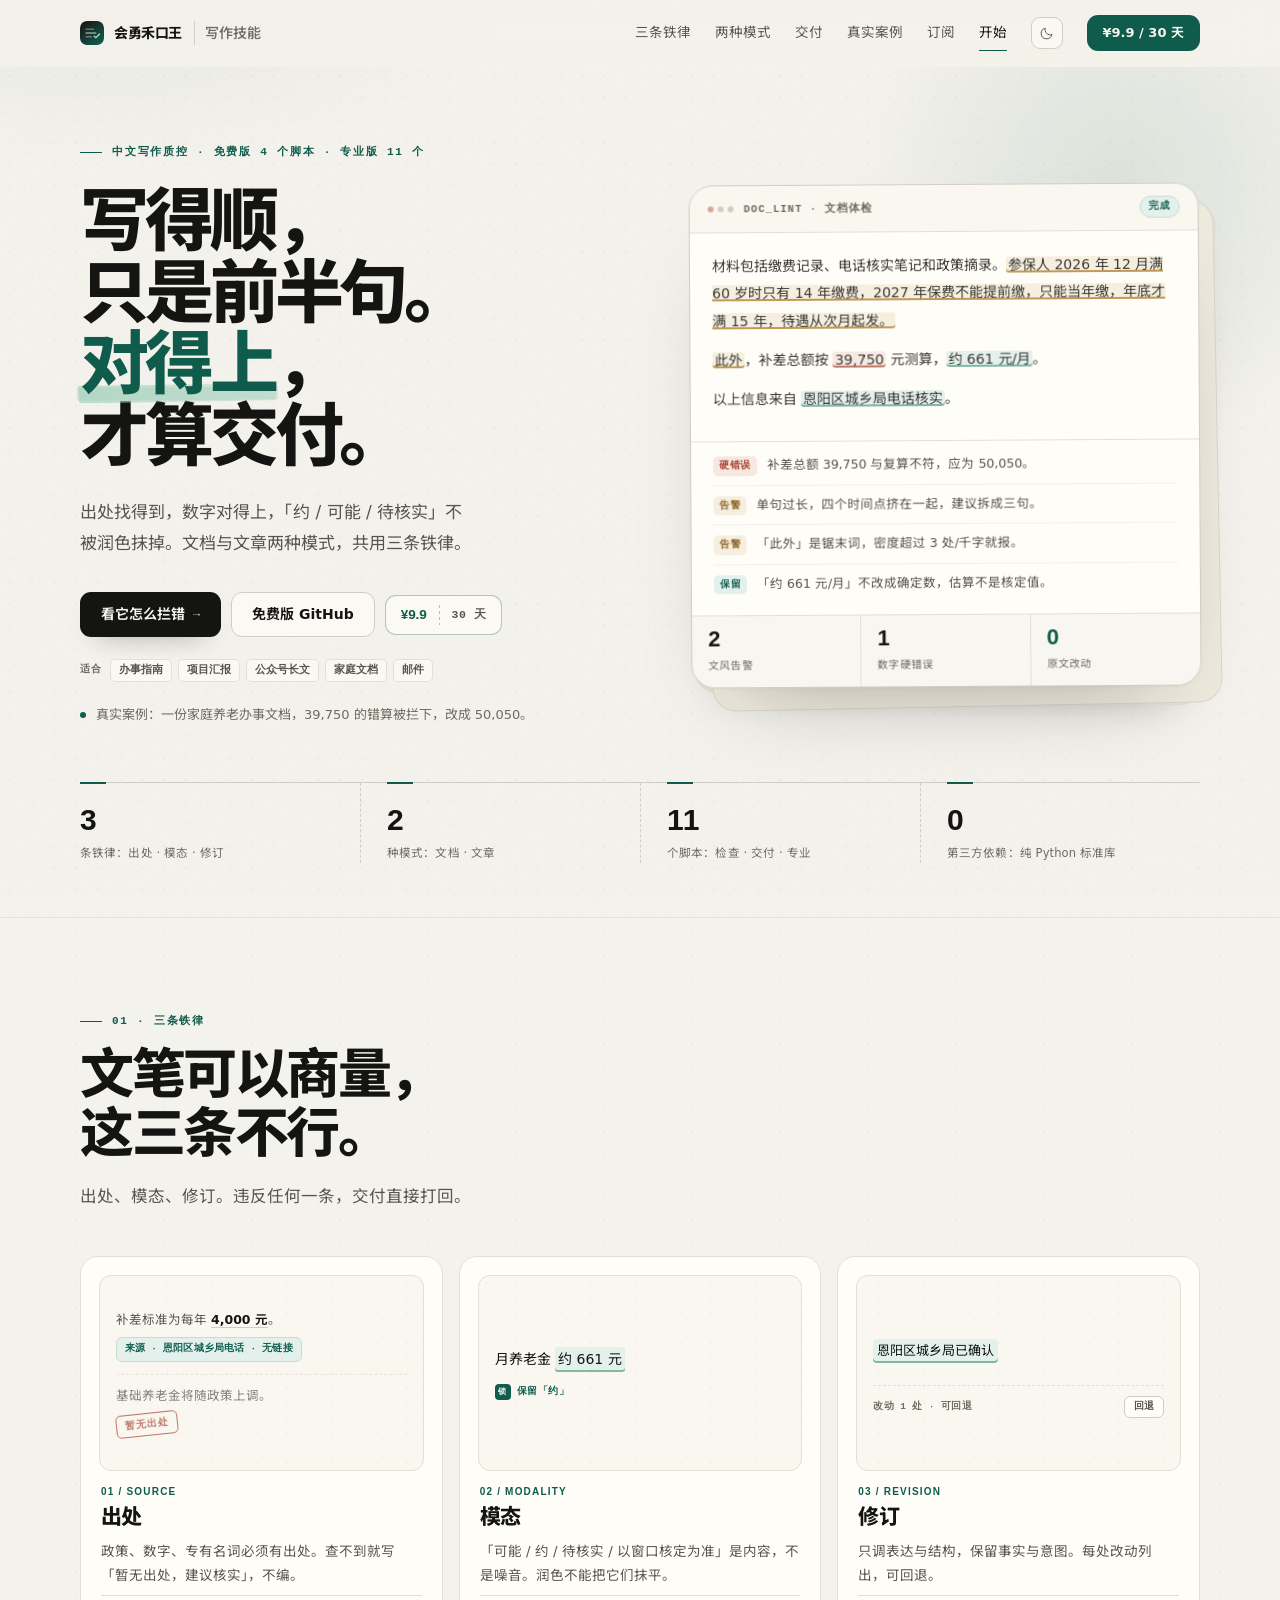
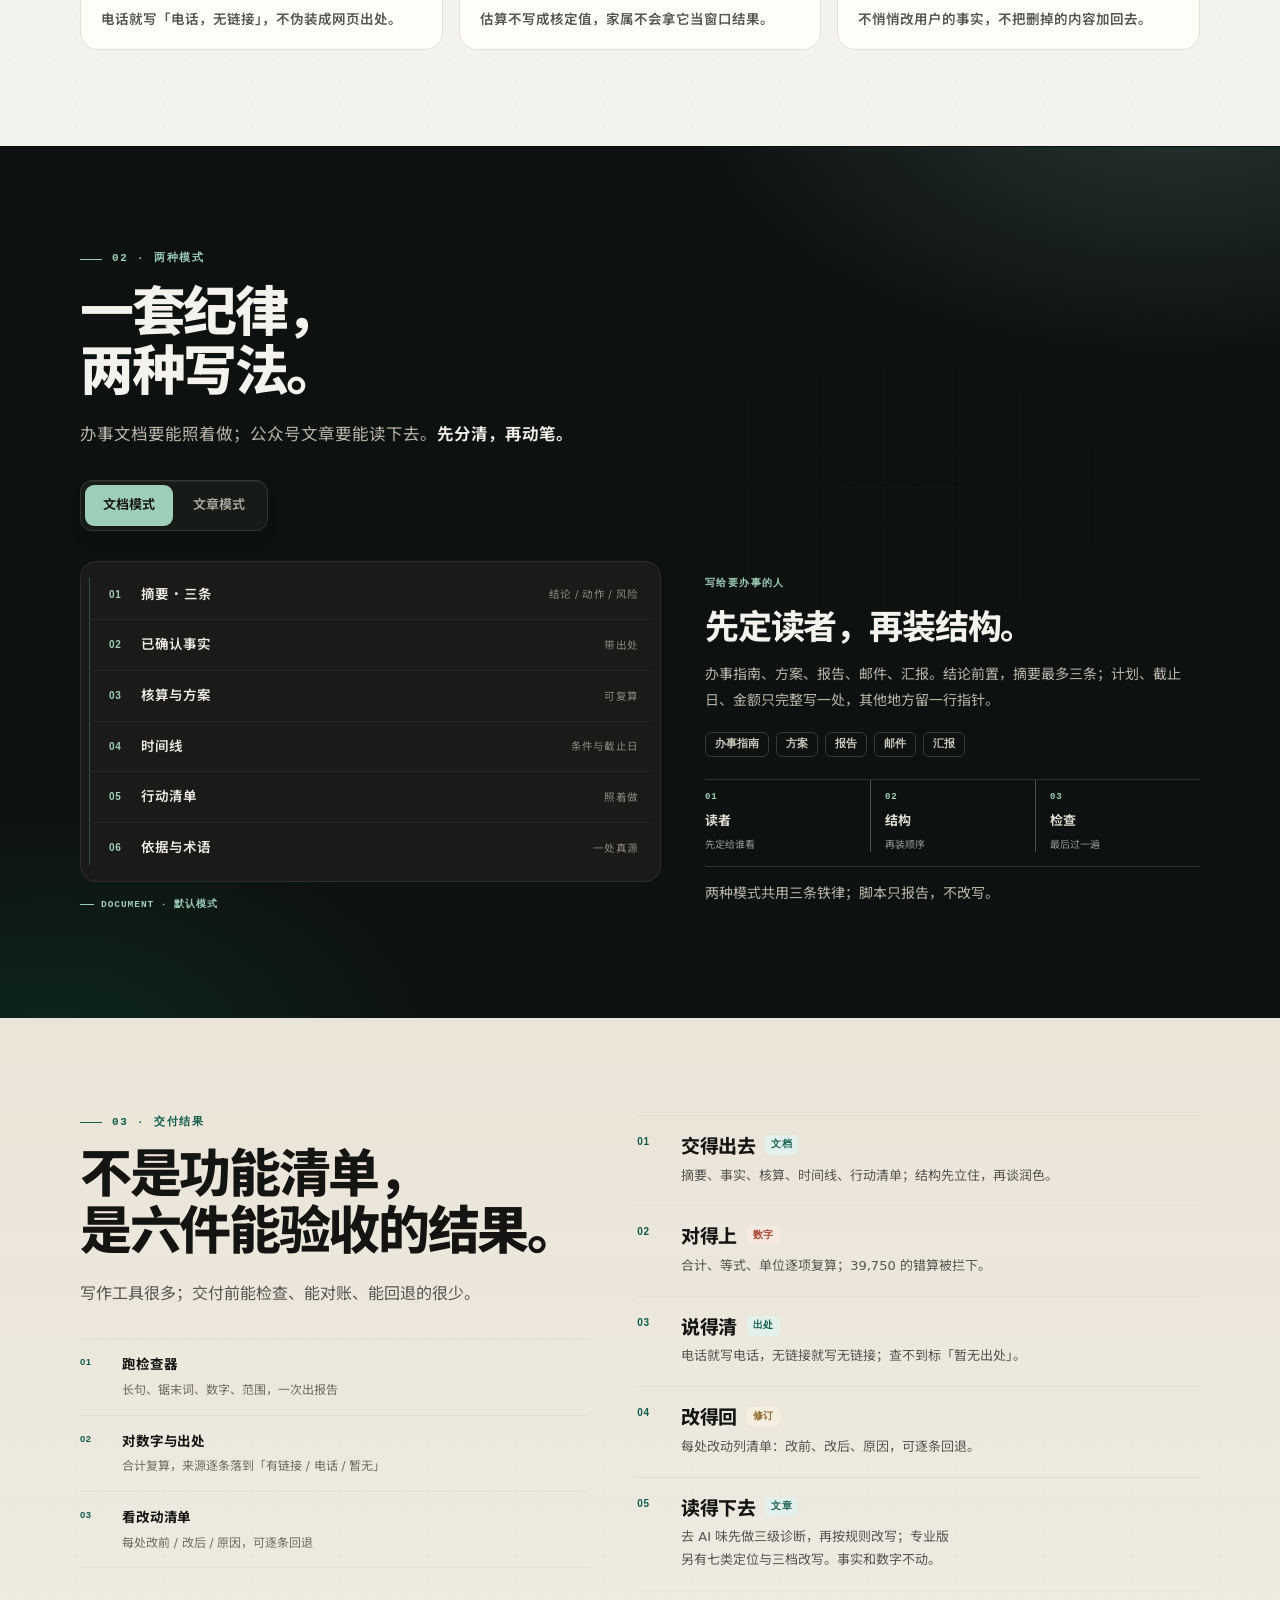
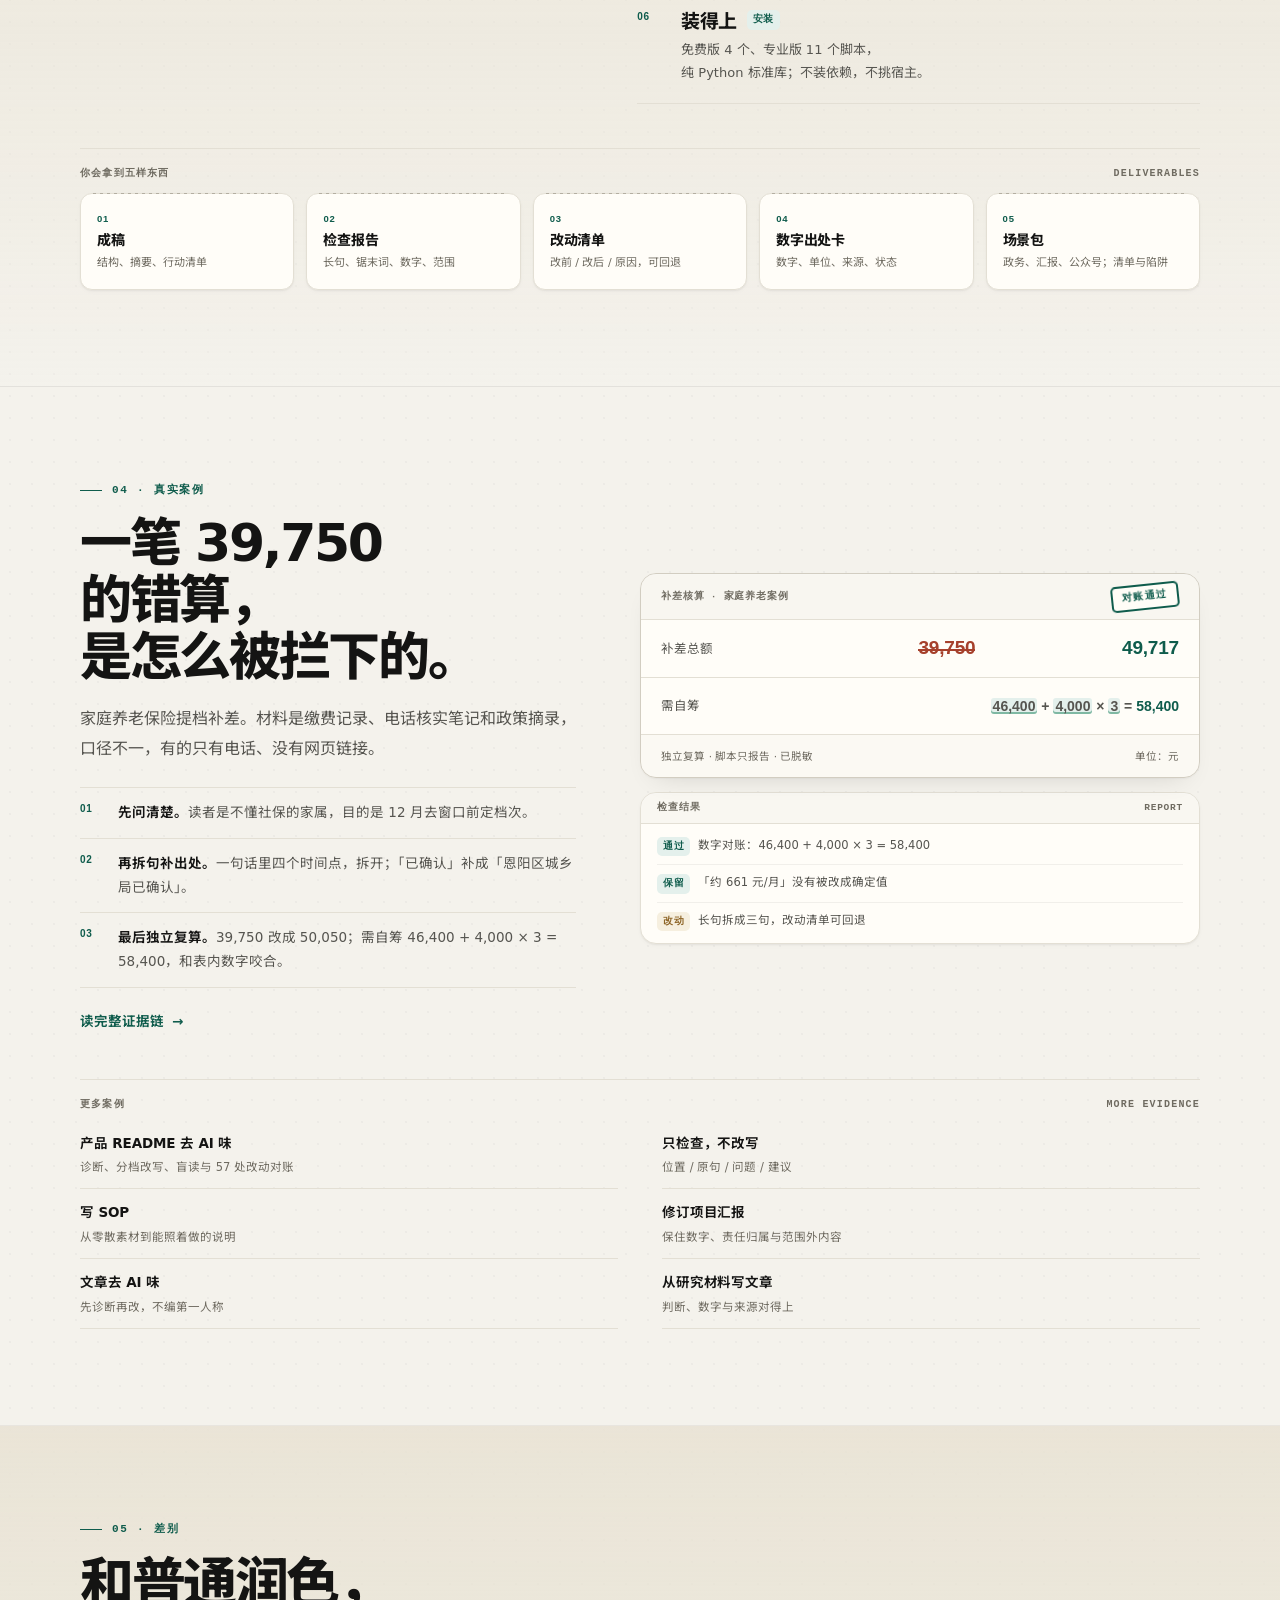
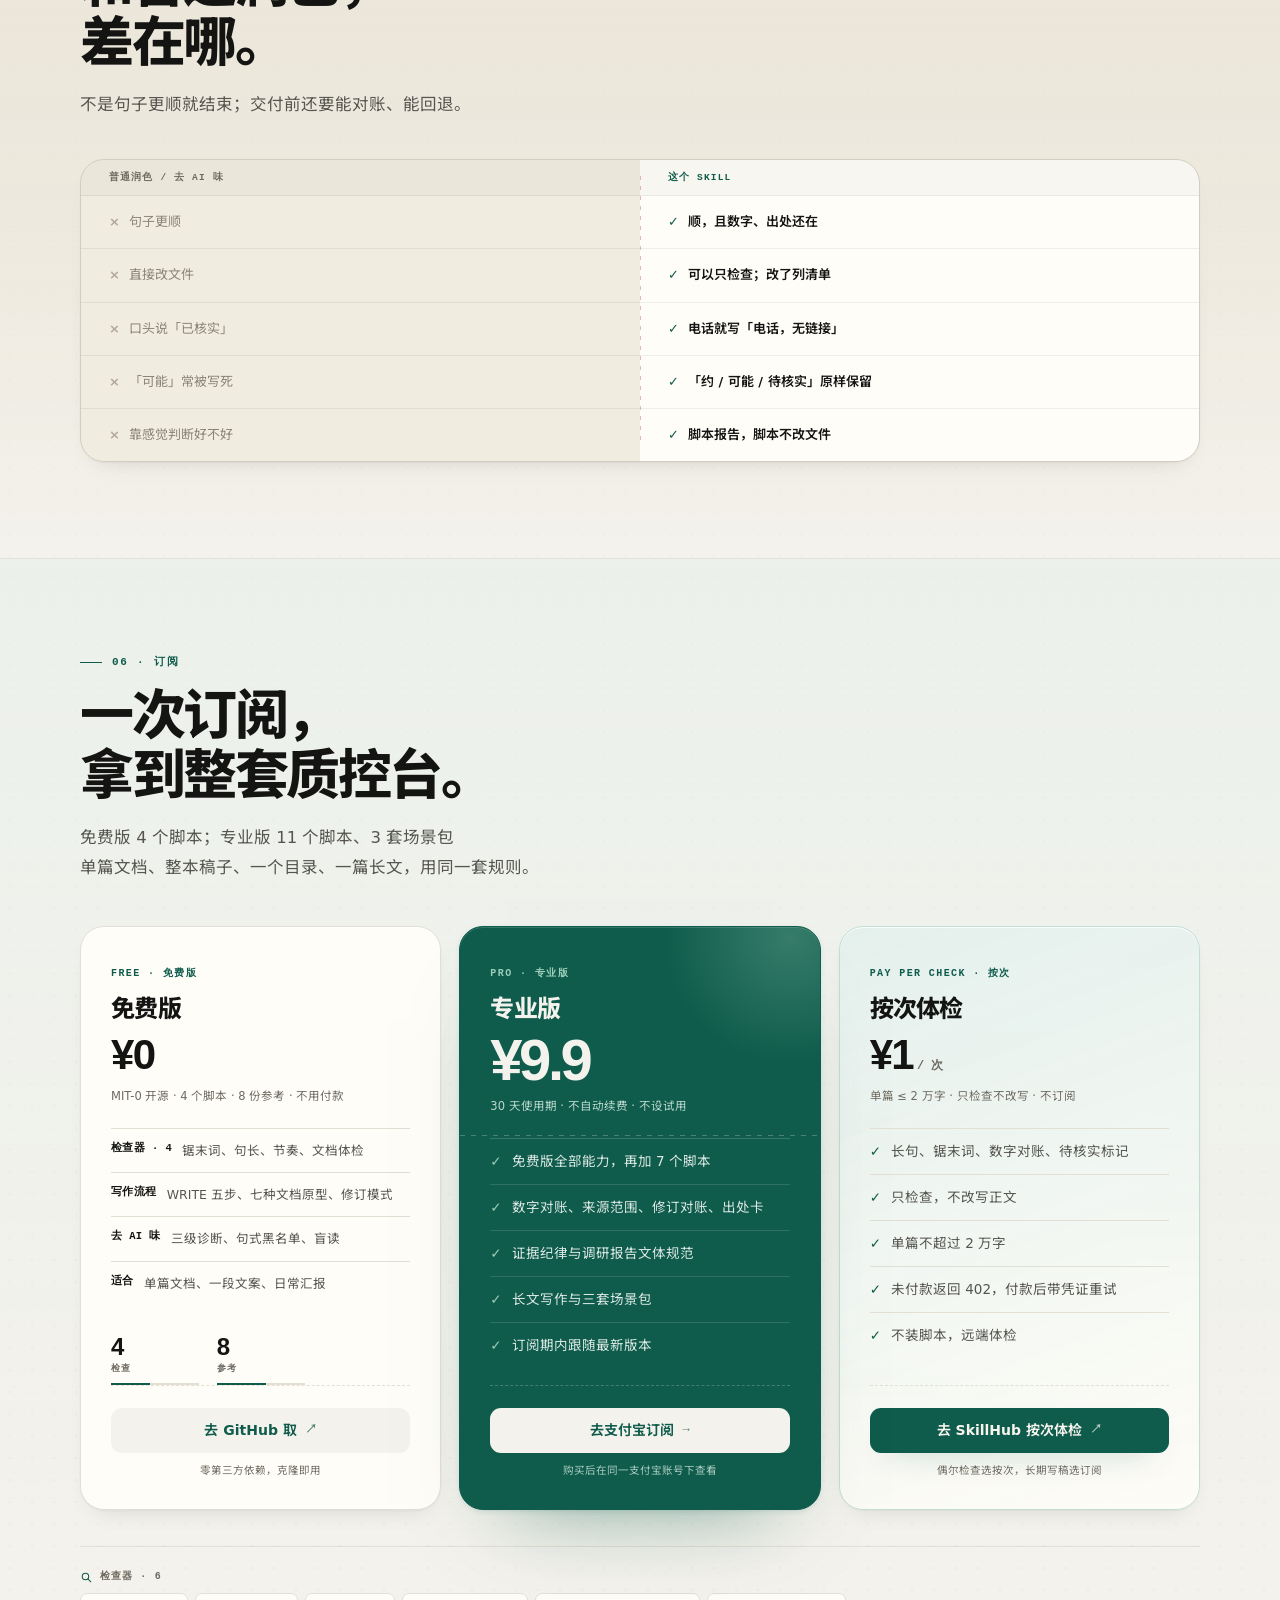
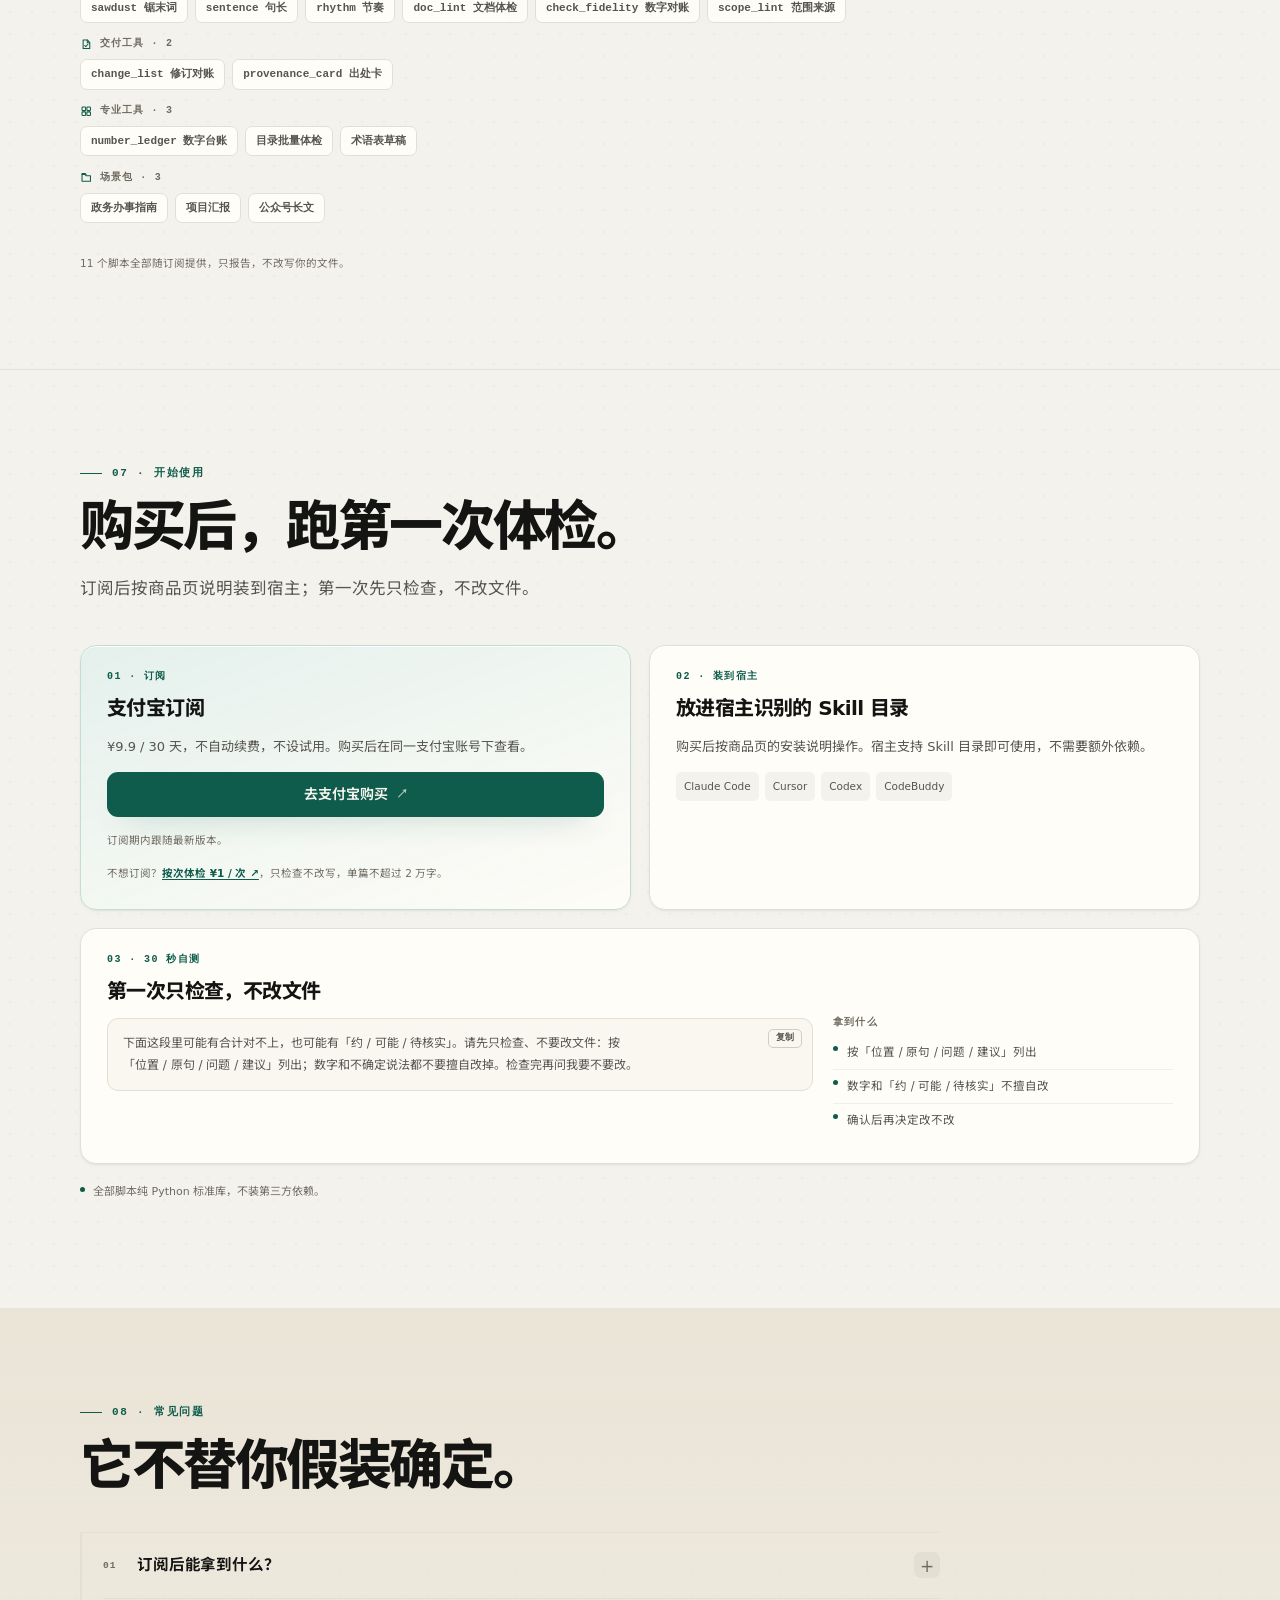
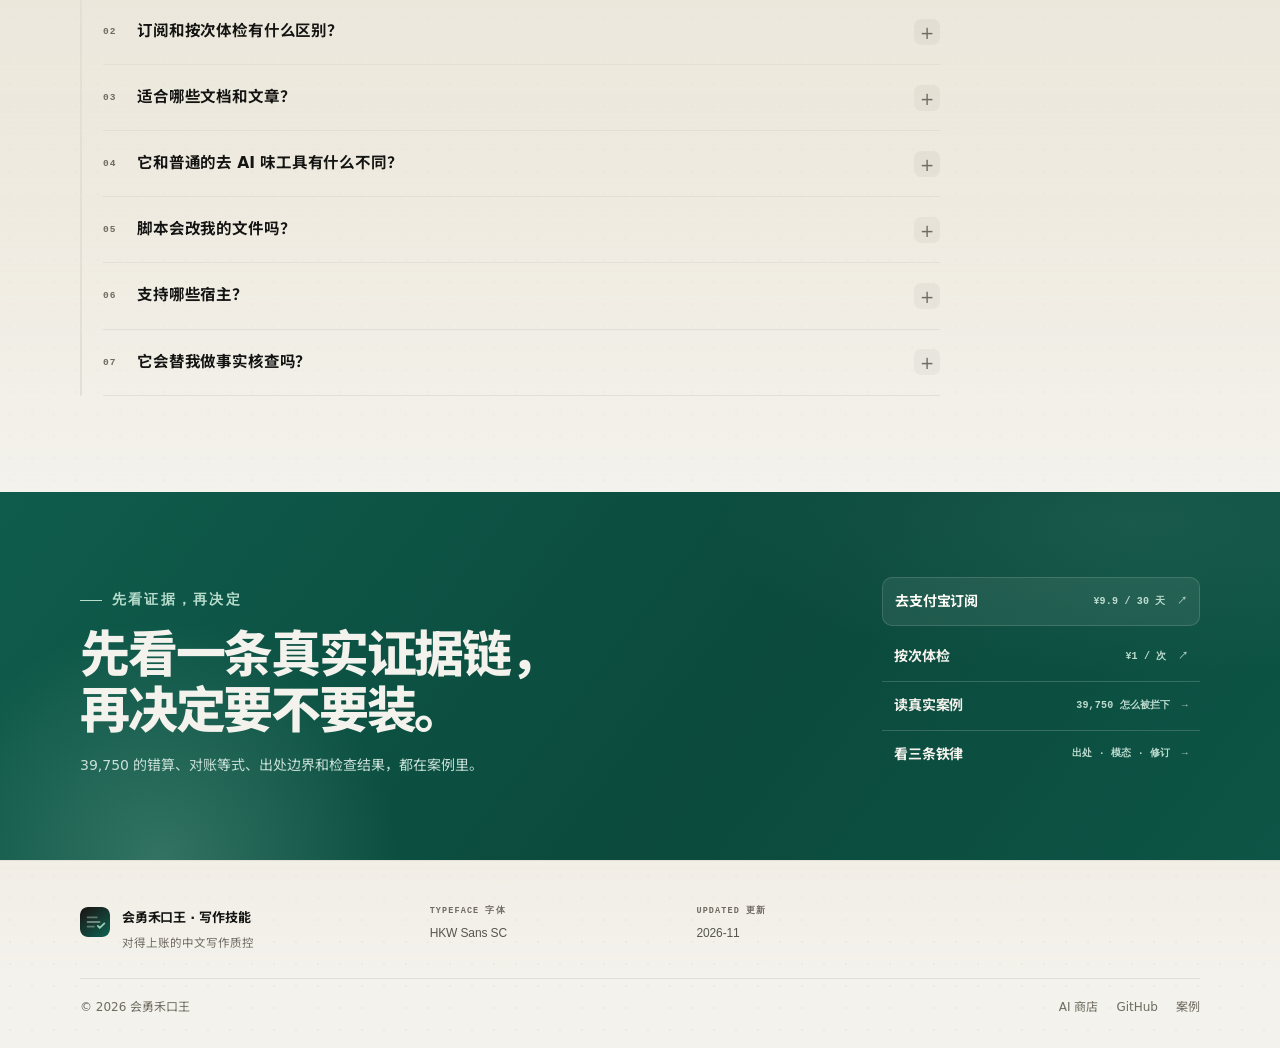
==== commit 536364c8: "docs: 按次体检改为三列方案卡 按次卡与免费版、专业版同排；保留 ¥1/次与只检查不改写说明。" ====
--- a/docs/index.html
+++ b/docs/index.html
@@ -410,7 +410,7 @@
 .compare-row:not(.compare-head) span:last-child::before{content:"✓";display:inline-block;margin-right:9px;color:var(--green);font-weight:750}
 .compare-head span{padding-top:13px;padding-bottom:13px;background:rgba(20,20,19,.028);font:700 9.5px/1 var(--mono);letter-spacing:.12em;text-transform:uppercase;color:var(--faint)}
 .compare-head span:last-child{color:var(--green);font-weight:650}
-.plan-grid{display:grid;grid-template-columns:1fr 1fr;gap:18px;margin-top:42px;align-items:stretch}
+.plan-grid{display:grid;grid-template-columns:repeat(3,1fr);gap:18px;margin-top:42px;align-items:stretch}
 .plan{display:flex;flex-direction:column;background:var(--surface);border:1px solid var(--line);border-radius:var(--r-lg);padding:30px;box-shadow:var(--shadow-2),inset 0 1px 0 rgba(255,255,255,.9);transition:transform .25s var(--ease),box-shadow .25s}
 .plan--paid{background:var(--green);border-color:var(--green);color:#f4f2ec;position:relative;overflow:hidden;box-shadow:0 2px 6px -2px rgba(15,92,76,.2),0 44px 80px -50px rgba(15,92,76,.55),inset 0 1px 0 rgba(255,255,255,.16)}
 .plan--paid::before{content:"";position:absolute;width:360px;height:360px;right:-150px;top:-170px;border-radius:50%;background:radial-gradient(closest-side,rgba(157,206,184,.28),transparent 70%)}
@@ -446,11 +446,7 @@
 .plan-actions{margin-top:auto;padding-top:22px;border-top:1px dashed var(--line);display:flex;flex-direction:column;gap:8px}
 .plan-actions .fine{font-size:10.5px;color:var(--faint);text-align:center}
 .plan--paid .plan-actions .fine{color:#a9cbbf}
-.percall{display:flex;align-items:center;justify-content:space-between;gap:24px;margin-top:18px;padding:22px 26px;border:1px solid var(--line);border-radius:var(--r-md);background:var(--surface);box-shadow:var(--shadow-1),inset 0 1px 0 rgba(255,255,255,.9)}
-.percall h3{margin:8px 0 0;font-size:22px;line-height:1.2;letter-spacing:-.03em;font-weight:780}
-.percall p{margin:6px 0 0;font-size:13px;line-height:1.8;color:var(--muted);max-width:56em}
-.percall .btn{flex:none}
-@media(max-width:680px){.percall{flex-direction:column;align-items:flex-start}}
+.plan--percall{border-color:#c4ddd4;background:linear-gradient(160deg,var(--soft),rgba(255,253,248,.9))}
 .plan--paid .plan-actions{border-top-color:rgba(244,242,236,.22)}
 .toolbench{margin-top:36px;border-top:1px solid var(--line);padding-top:24px;display:flex;flex-direction:column;gap:15px}
 .tool-group{display:flex;flex-wrap:wrap;align-items:center;gap:7px}
@@ -543,6 +539,8 @@
   .hero h1{font-size:clamp(42px,6.2vw,74px)}
   .case-grid{gap:38px}
   .nav-links{gap:18px}
+  .plan{padding:24px}
+  .plan h3{font-size:22px}
 }
 @media(max-width:960px){
   .nav-inner>.theme-toggle{margin-left:auto}
@@ -1145,15 +1143,28 @@
             <span class="fine">购买后在同一支付宝账号下查看</span>
           </div>
         </article>
-      </div>
-
-      <div class="percall reveal" style="--d:.14s">
-        <div>
-          <span class="plan-kicker">PAY PER CHECK</span>
-          <h3>按次体检 · ¥1 / 次</h3>
-          <p>只检查，不改写：长句、锯末词、数字对账、待核实标记。单篇不超过 2 万字；未付款返回 402，付款后带凭证重试。偶尔检查选按次，长期写稿选订阅。</p>
-        </div>
-        <a class="btn btn-accent" href="https://skillhub.cn/skills/indiv-huiyonghkw/hekouwang-writer-skill" target="_blank" rel="noreferrer">去 SkillHub 按次体检 <span class="arrow">↗</span></a>
+
+        <article class="plan plan--percall reveal" style="--d:.14s">
+          <div class="plan-head">
+            <div>
+              <span class="plan-kicker">PAY PER CHECK · 按次</span>
+              <h3>按次体检</h3>
+              <div class="plan-price"><span>¥1</span><small>/ 次</small></div>
+              <p class="plan-note">单篇 ≤ 2 万字 · 只检查不改写 · 不订阅</p>
+            </div>
+          </div>
+          <ul>
+            <li>长句、锯末词、数字对账、待核实标记</li>
+            <li>只检查，不改写正文</li>
+            <li>单篇不超过 2 万字</li>
+            <li>未付款返回 402，付款后带凭证重试</li>
+            <li>不装脚本，远端体检</li>
+          </ul>
+          <div class="plan-actions">
+            <a class="btn btn-accent" href="https://skillhub.cn/skills/indiv-huiyonghkw/hekouwang-writer-skill" target="_blank" rel="noreferrer">去 SkillHub 按次体检 <span class="arrow">↗</span></a>
+            <span class="fine">偶尔检查选按次，长期写稿选订阅</span>
+          </div>
+        </article>
       </div>
 
       <div class="toolbench reveal" id="tools" style="--d:.16s">
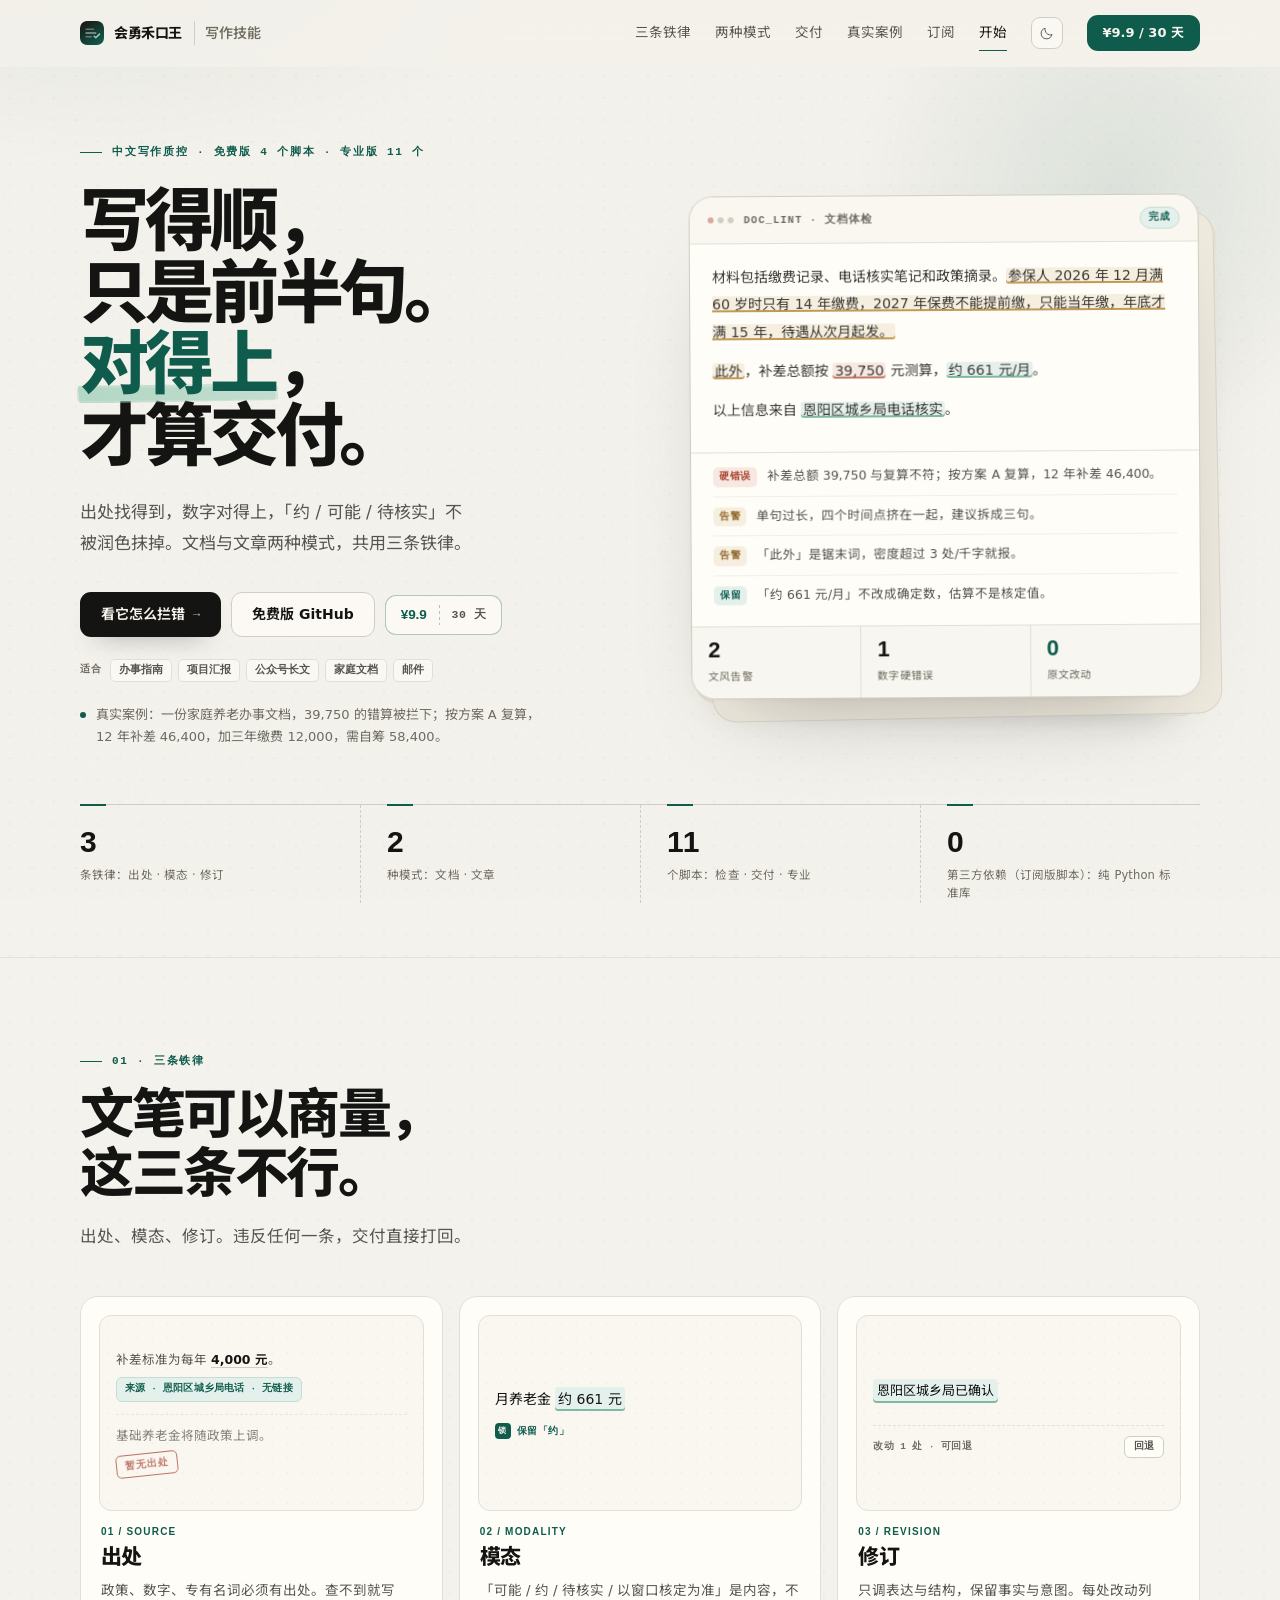
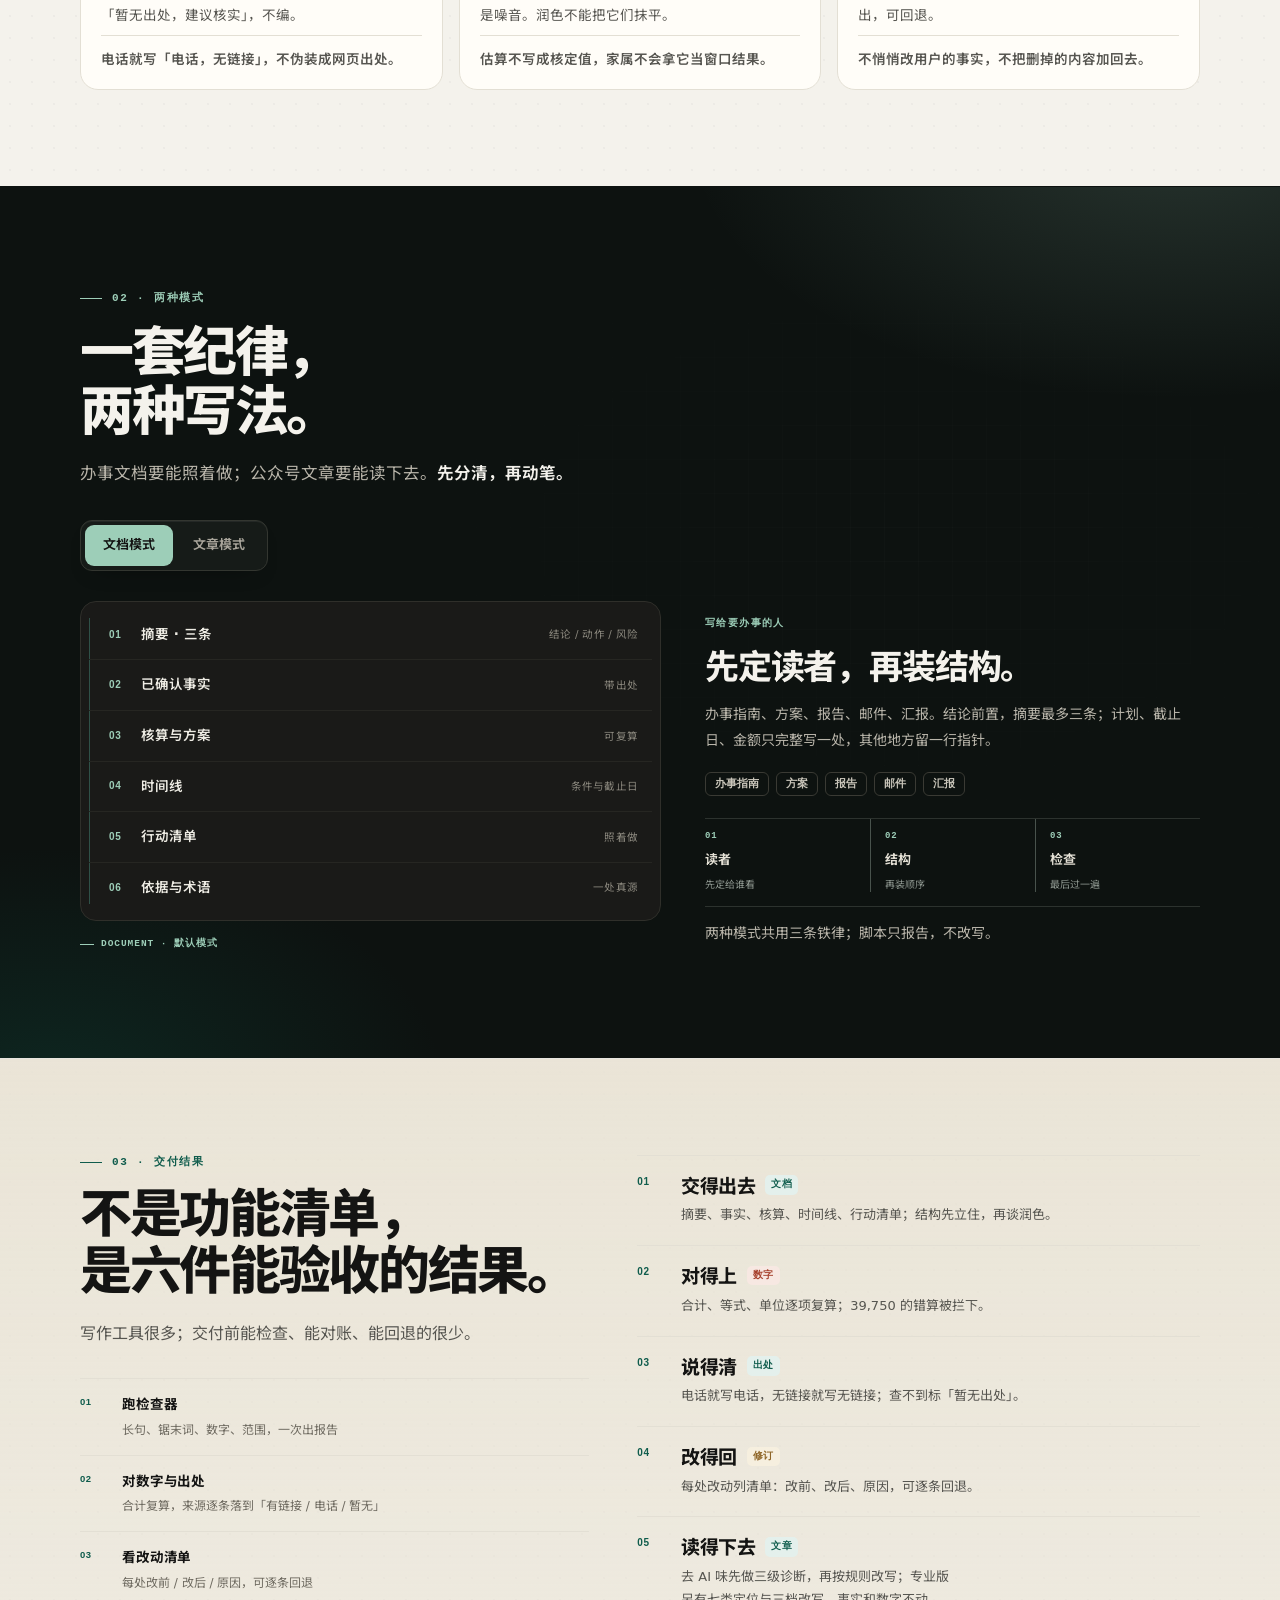
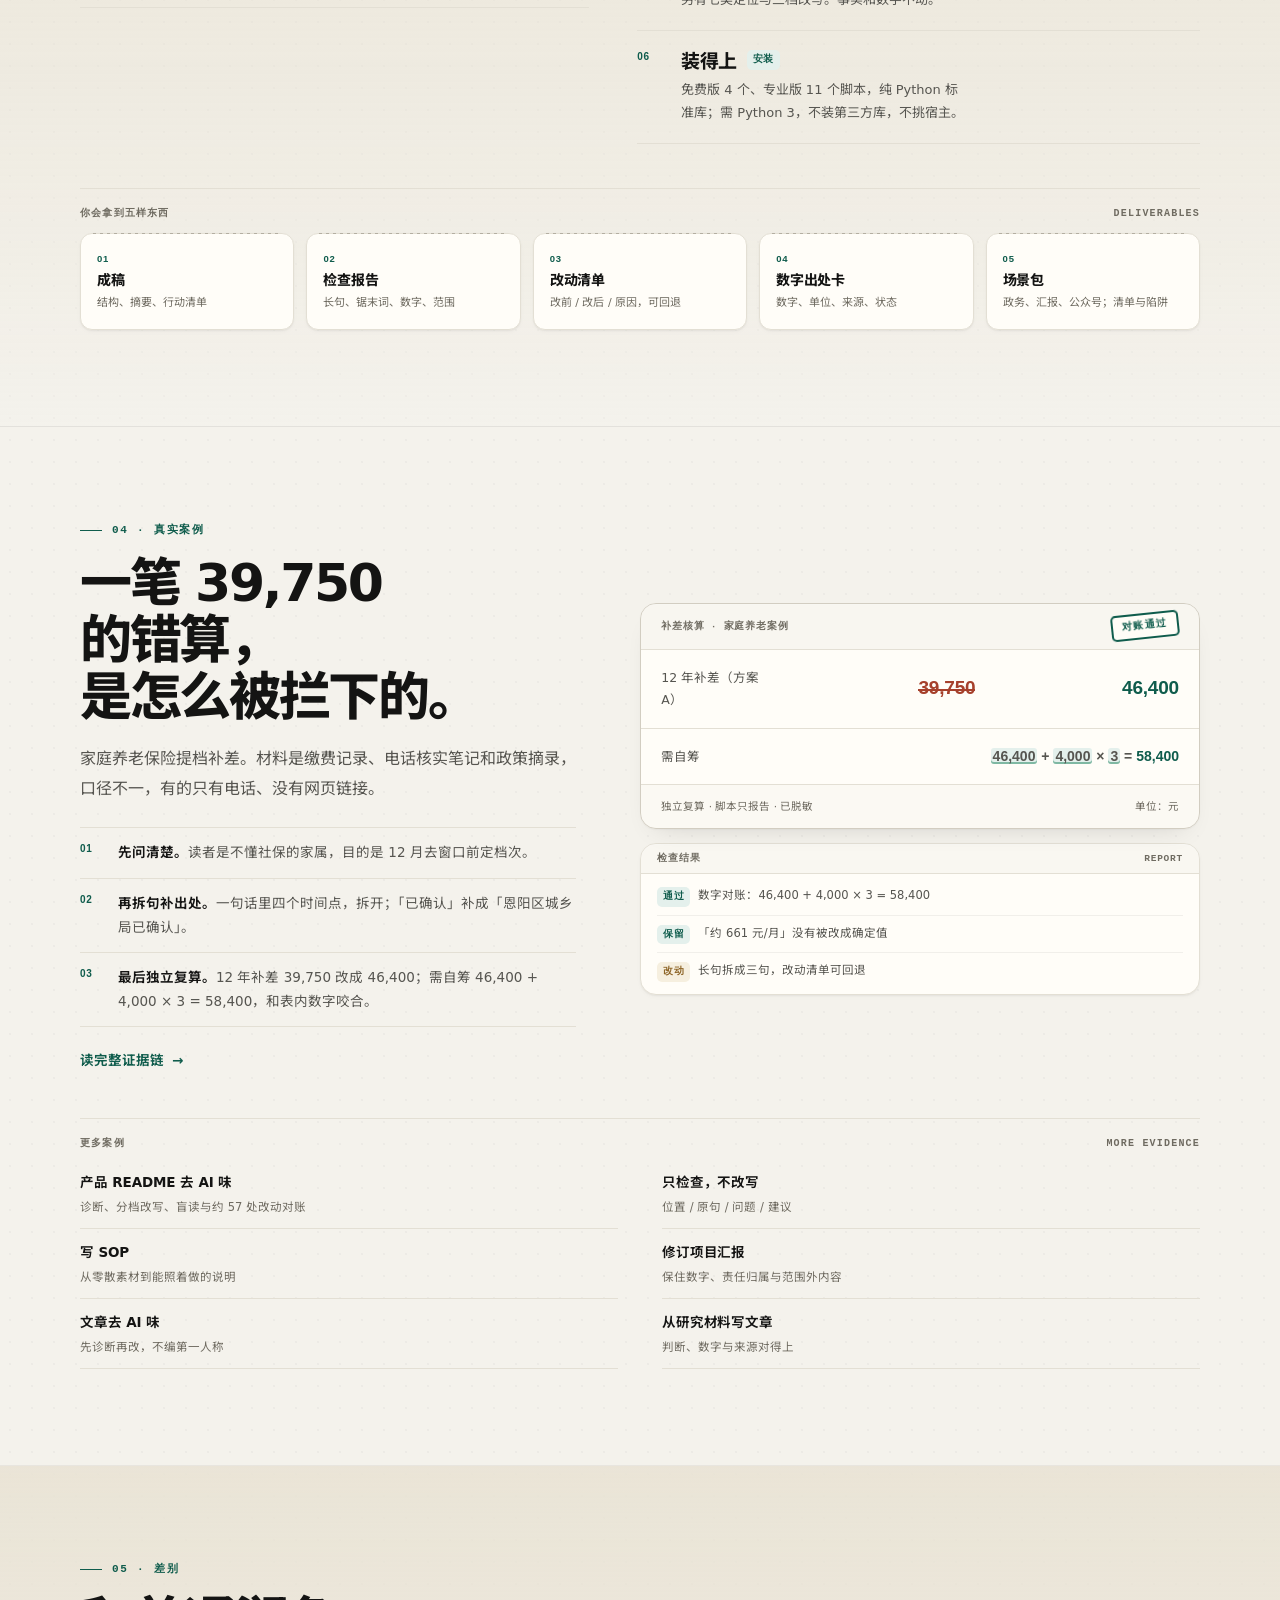
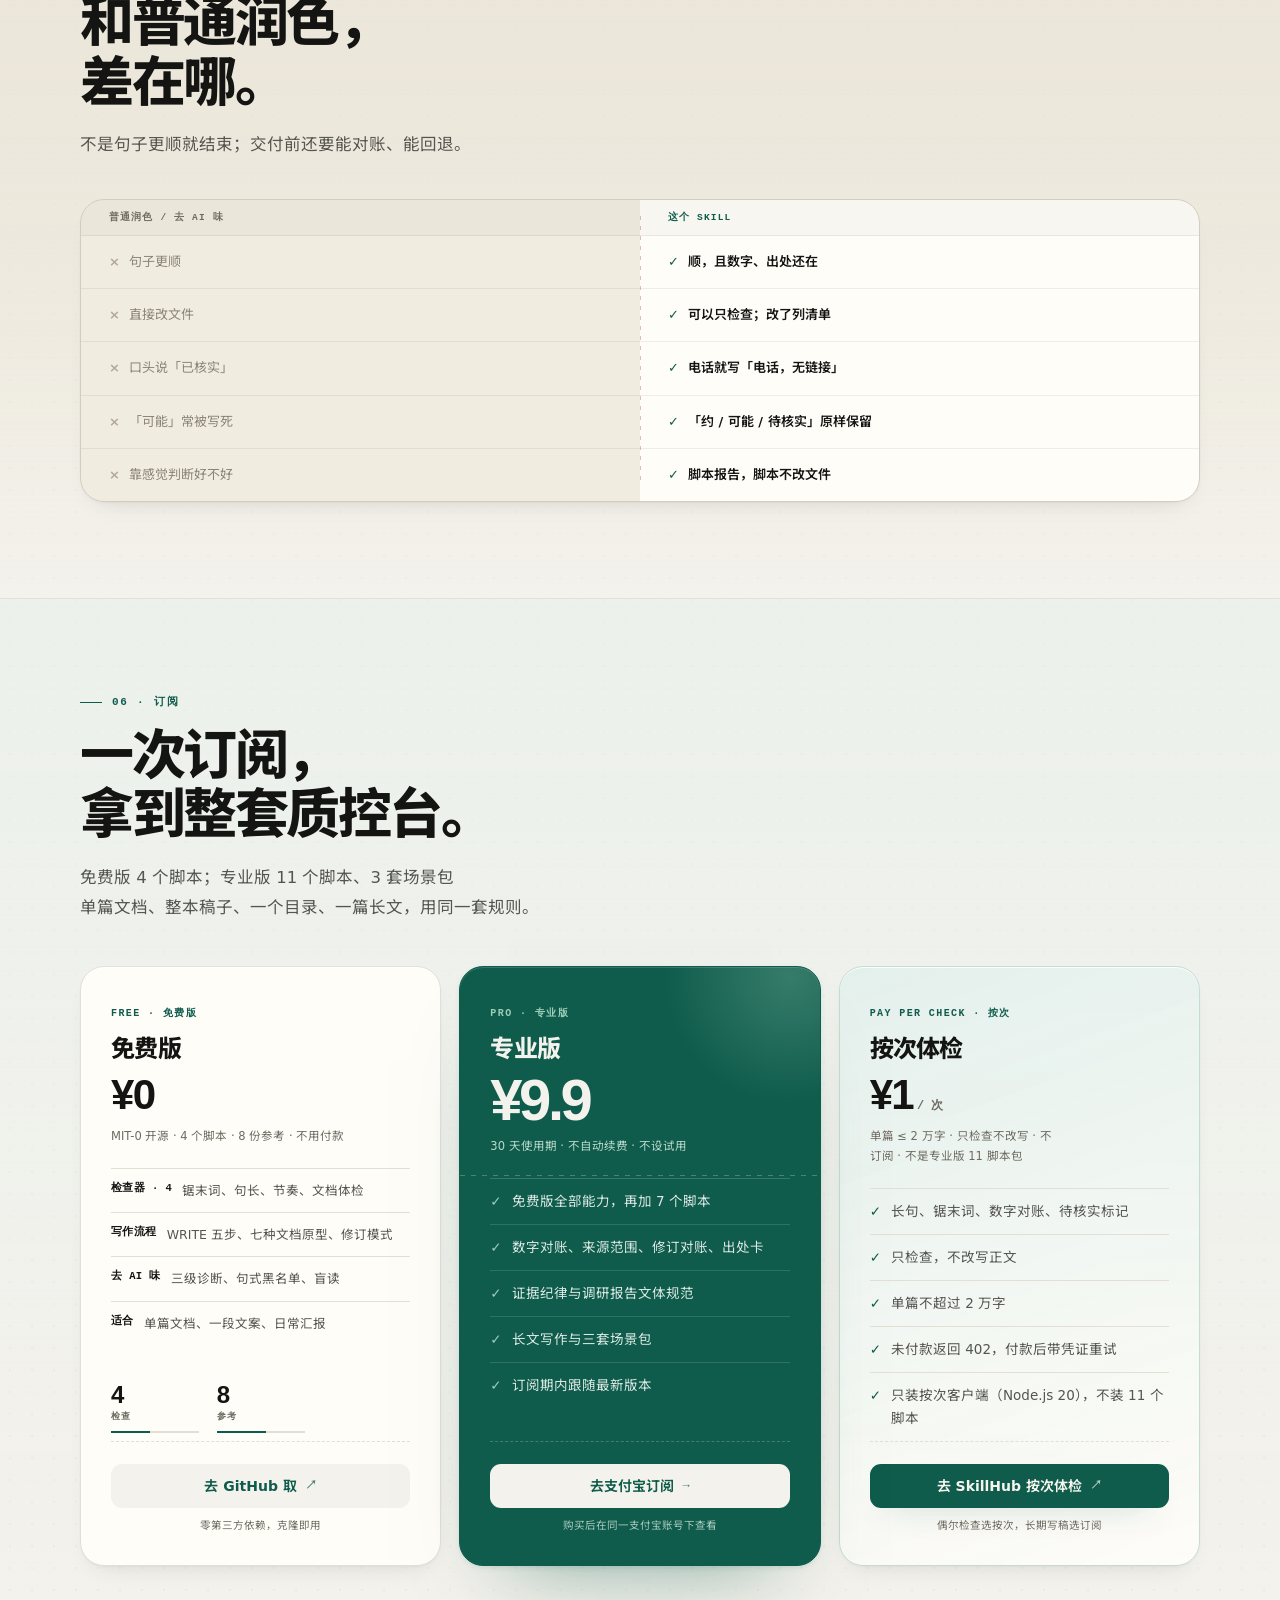
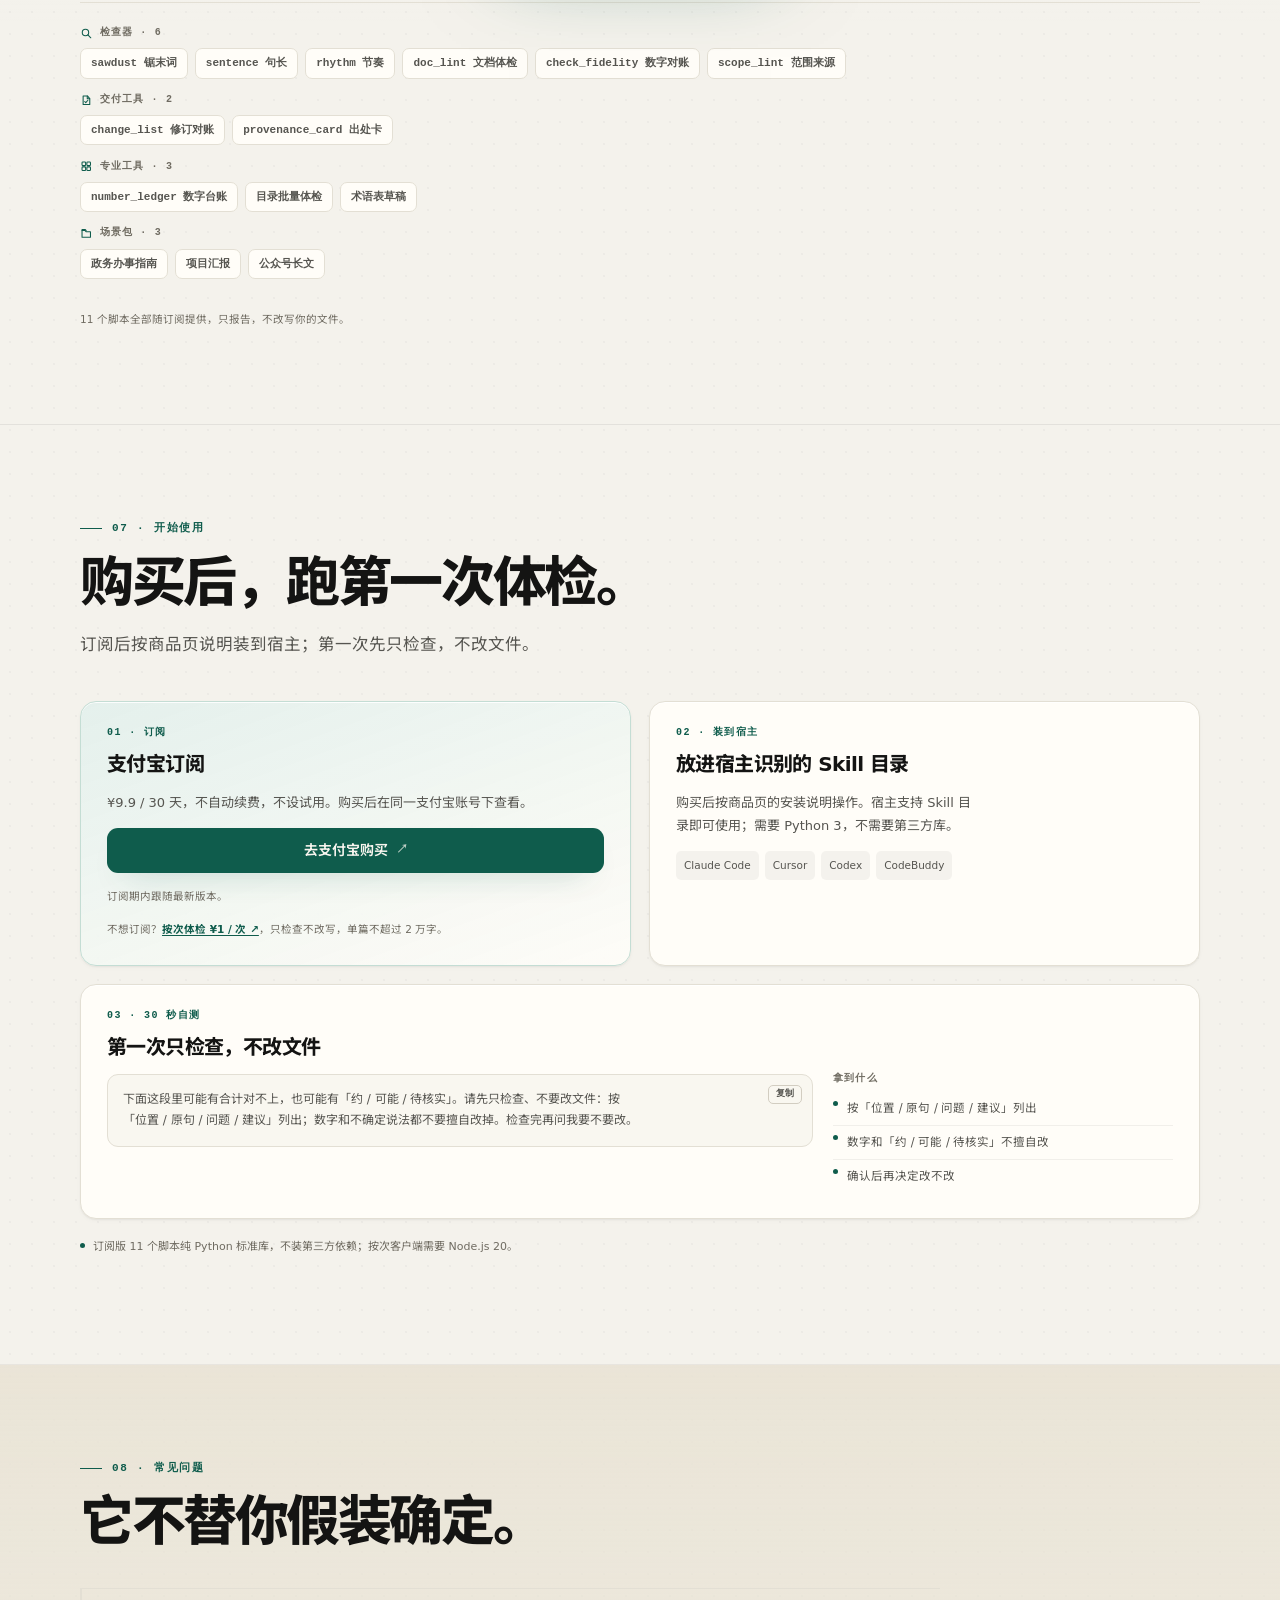
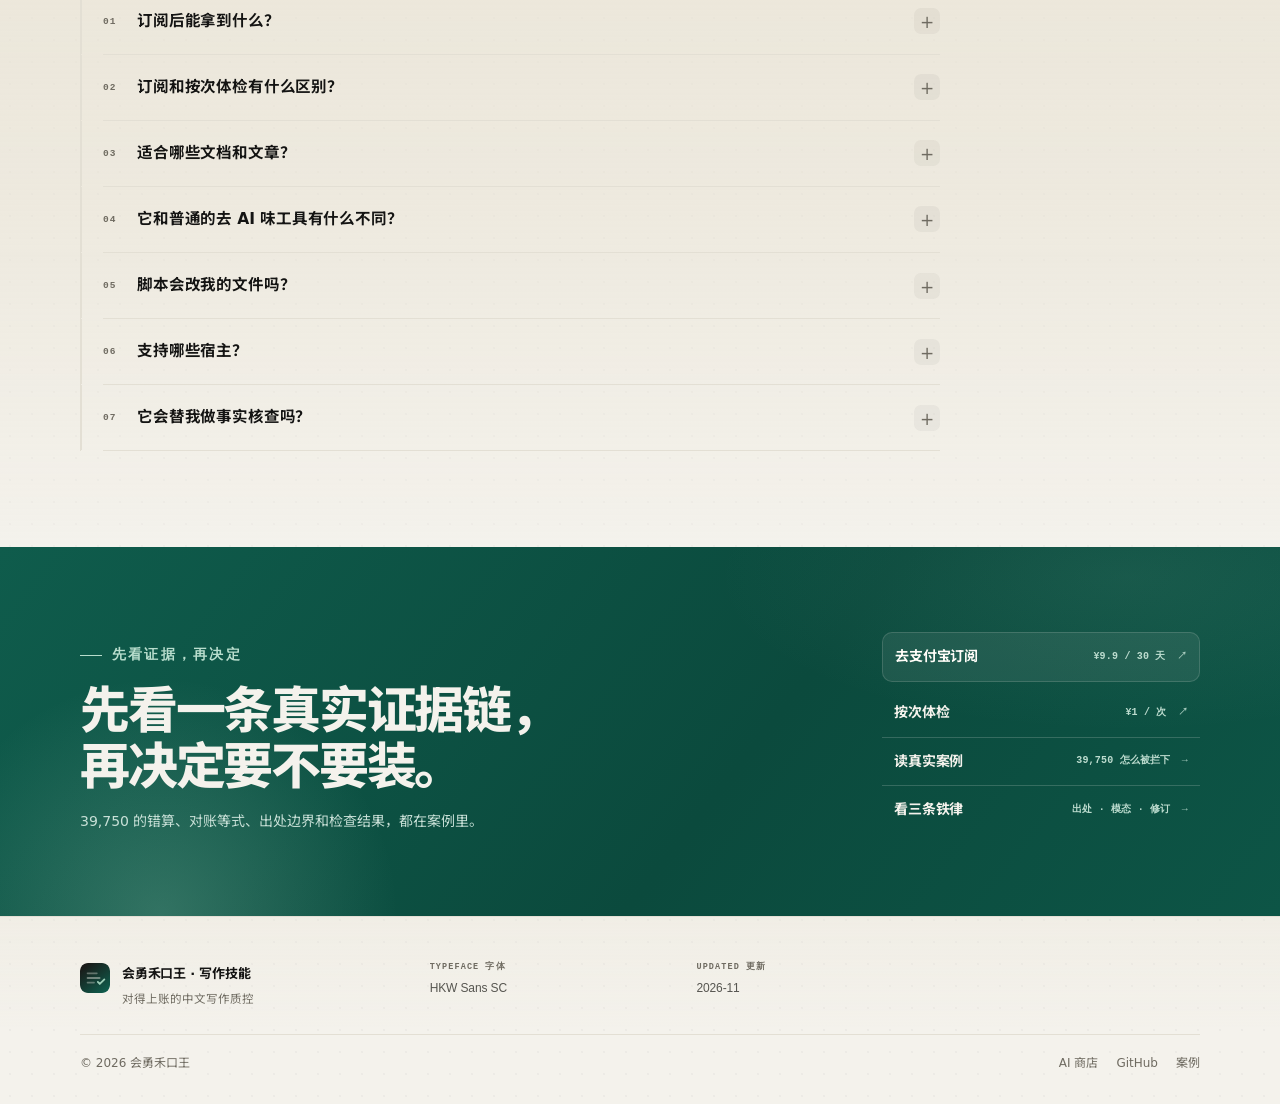
==== commit 999412bd: "docs: 明确三渠道版本；修正家庭案例数字、MIT-0 许可与第一人称口径" ====
--- a/docs/index.html
+++ b/docs/index.html
@@ -796,7 +796,7 @@
           <div class="hero-scope reveal" style="--d:.22s">
             <b>适合</b><span>办事指南</span><span>项目汇报</span><span>公众号长文</span><span>家庭文档</span><span>邮件</span>
           </div>
-          <p class="hero-foot reveal" style="--d:.26s">真实案例：一份家庭养老办事文档，39,750 的错算被拦下，改成 50,050。</p>
+          <p class="hero-foot reveal" style="--d:.26s">真实案例：一份家庭养老办事文档，39,750 的错算被拦下；按方案 A 复算，12 年补差 46,400，加三年缴费 12,000，需自筹 58,400。</p>
         </div>
 
         <div class="audit-wrap reveal" style="--d:.2s">
@@ -813,7 +813,7 @@
               <div class="audit-scan" aria-hidden="true"></div>
             </div>
             <ul class="audit-findings" aria-label="检查结果">
-              <li><span class="tag red">硬错误</span><span>补差总额 39,750 与复算不符，应为 50,050。</span></li>
+              <li><span class="tag red">硬错误</span><span>补差总额 39,750 与复算不符；按方案 A 复算，12 年补差 46,400。</span></li>
               <li><span class="tag amber">告警</span><span>单句过长，四个时间点挤在一起，建议拆成三句。</span></li>
               <li><span class="tag amber">告警</span><span>「此外」是锯末词，密度超过 3 处/千字就报。</span></li>
               <li><span class="tag green">保留</span><span>「约 661 元/月」不改成确定数，估算不是核定值。</span></li>
@@ -831,7 +831,7 @@
         <div><b data-count="3">3</b><span>条铁律：出处 · 模态 · 修订</span></div>
         <div><b data-count="2">2</b><span>种模式：文档 · 文章</span></div>
         <div><b data-count="11">11</b><span>个脚本：检查 · 交付 · 专业</span></div>
-        <div><b data-count="0">0</b><span>第三方依赖：纯 Python 标准库</span></div>
+        <div><b data-count="0">0</b><span>第三方依赖（订阅版脚本）：纯 Python 标准库</span></div>
       </div>
     </div>
   </section>
@@ -966,7 +966,7 @@
               <div><b>02</b><span>改写</span><em>事实与密度不动</em></div>
               <div><b>03</b><span>盲读</span><em>不看作答再读</em></div>
             </div>
-            <p class="mode-foot">先诊断再改写；不补第一人称，不承诺绕过检测。</p>
+            <p class="mode-foot">先诊断再改写；不编第一人称，不承诺绕过检测。</p>
           </div>
         </div>
       </div>
@@ -993,7 +993,7 @@
           <li><span class="n">03</span><div><h3>说得清 <span class="tag green">出处</span></h3><p>电话就写电话，无链接就写无链接；查不到标「暂无出处」。</p></div></li>
           <li><span class="n">04</span><div><h3>改得回 <span class="tag amber">修订</span></h3><p>每处改动列清单：改前、改后、原因，可逐条回退。</p></div></li>
           <li><span class="n">05</span><div><h3>读得下去 <span class="tag green">文章</span></h3><p>去 AI 味先做三级诊断，再按规则改写；专业版另有七类定位与三档改写。事实和数字不动。</p></div></li>
-          <li><span class="n">06</span><div><h3>装得上 <span class="tag green">安装</span></h3><p>免费版 4 个、专业版 11 个脚本，纯 Python 标准库；不装依赖，不挑宿主。</p></div></li>
+          <li><span class="n">06</span><div><h3>装得上 <span class="tag green">安装</span></h3><p>免费版 4 个、专业版 11 个脚本，纯 Python 标准库；需 Python 3，不装第三方库，不挑宿主。</p></div></li>
         </ol>
       </div>
       <div class="deliverables reveal" style="--d:.14s">
@@ -1020,7 +1020,7 @@
           <ol class="case-steps">
             <li><span class="n">01</span><span><b>先问清楚。</b>读者是不懂社保的家属，目的是 12 月去窗口前定档次。</span></li>
             <li><span class="n">02</span><span><b>再拆句补出处。</b>一句话里四个时间点，拆开；「已确认」补成「恩阳区城乡局已确认」。</span></li>
-            <li><span class="n">03</span><span><b>最后独立复算。</b>39,750 改成 50,050；需自筹 46,400 + 4,000 × 3 = 58,400，和表内数字咬合。</span></li>
+            <li><span class="n">03</span><span><b>最后独立复算。</b>12 年补差 39,750 改成 46,400；需自筹 46,400 + 4,000 × 3 = 58,400，和表内数字咬合。</span></li>
           </ol>
           <a class="case-link" href="cases/family-pension-case.html">读完整证据链 <span aria-hidden="true">→</span></a>
         </div>
@@ -1031,9 +1031,9 @@
             <table class="ledger-table">
               <tbody>
                 <tr>
-                  <td class="label">补差总额</td>
+                  <td class="label">12 年补差（方案 A）</td>
                   <td class="val"><span class="wrong">39,750</span></td>
-                  <td class="val right" id="case-right">50,050</td>
+                  <td class="val right" id="case-right">46,400</td>
                 </tr>
                 <tr>
                   <td class="label">需自筹</td>
@@ -1057,7 +1057,7 @@
       <div class="more-cases reveal" id="more-cases">
         <div class="more-head"><span>更多案例</span><span>MORE EVIDENCE</span></div>
         <div class="more-grid">
-          <a href="cases/terminal-readme-deai-case.html"><b>产品 README 去 AI 味</b><span>诊断、分档改写、盲读与 57 处改动对账</span></a>
+          <a href="cases/terminal-readme-deai-case.html"><b>产品 README 去 AI 味</b><span>诊断、分档改写、盲读与约 57 处改动对账</span></a>
           <a href="cases/doc-checkup-only.html"><b>只检查，不改写</b><span>位置 / 原句 / 问题 / 建议</span></a>
           <a href="cases/write-sop.html"><b>写 SOP</b><span>从零散素材到能照着做的说明</span></a>
           <a href="cases/revise-project-report.html"><b>修订项目汇报</b><span>保住数字、责任归属与范围外内容</span></a>
@@ -1150,7 +1150,7 @@
               <span class="plan-kicker">PAY PER CHECK · 按次</span>
               <h3>按次体检</h3>
               <div class="plan-price"><span>¥1</span><small>/ 次</small></div>
-              <p class="plan-note">单篇 ≤ 2 万字 · 只检查不改写 · 不订阅</p>
+              <p class="plan-note">单篇 ≤ 2 万字 · 只检查不改写 · 不订阅 · 不是专业版 11 脚本包</p>
             </div>
           </div>
           <ul>
@@ -1158,7 +1158,7 @@
             <li>只检查，不改写正文</li>
             <li>单篇不超过 2 万字</li>
             <li>未付款返回 402，付款后带凭证重试</li>
-            <li>不装脚本，远端体检</li>
+            <li>只装按次客户端（Node.js 20），不装 11 个脚本</li>
           </ul>
           <div class="plan-actions">
             <a class="btn btn-accent" href="https://skillhub.cn/skills/indiv-huiyonghkw/hekouwang-writer-skill" target="_blank" rel="noreferrer">去 SkillHub 按次体检 <span class="arrow">↗</span></a>
@@ -1211,7 +1211,7 @@
         <article class="install-card reveal" style="--d:.08s">
           <span class="install-kicker">02 · 装到宿主</span>
           <h3>放进宿主识别的 Skill 目录</h3>
-          <p>购买后按商品页的安装说明操作。宿主支持 Skill 目录即可使用，不需要额外依赖。</p>
+          <p>购买后按商品页的安装说明操作。宿主支持 Skill 目录即可使用；需要 Python 3，不需要第三方库。</p>
           <div class="hosts"><span>Claude Code</span><span>Cursor</span><span>Codex</span><span>CodeBuddy</span></div>
         </article>
 
@@ -1235,7 +1235,7 @@
         </article>
       </div>
 
-      <p class="install-note reveal">全部脚本纯 Python 标准库，不装第三方依赖。</p>
+      <p class="install-note reveal">订阅版 11 个脚本纯 Python 标准库，不装第三方依赖；按次客户端需要 Node.js 20。</p>
     </div>
   </section>
 
@@ -1253,7 +1253,7 @@
         </div>
         <div class="faq-item">
           <button class="faq-q" type="button" aria-expanded="false"><span>订阅和按次体检有什么区别？</span><span class="faq-plus" aria-hidden="true">+</span></button>
-          <div class="faq-a"><div><p>订阅 ¥9.9 / 30 天，拿整套 11 个脚本、3 套场景包，可以改稿、数字对账、写长文和批量体检；按次 ¥1 / 次，只把一段正文交给远端做体检，只检查不改写，单篇不超过 2 万字。偶尔检查选按次，长期写稿选订阅。</p></div></div>
+          <div class="faq-a"><div><p>订阅 ¥9.9 / 30 天，拿整套 11 个脚本、3 套场景包，可以改稿、数字对账、写长文和批量体检；按次 ¥1 / 次，只把一段正文交给远端做体检，只检查不改写，单篇不超过 2 万字。按次体检是独立的远端检查服务，不是专业版 11 脚本包。偶尔检查选按次，长期写稿选订阅。</p></div></div>
         </div>
         <div class="faq-item">
           <button class="faq-q" type="button" aria-expanded="false"><span>适合哪些文档和文章？</span><span class="faq-plus" aria-hidden="true">+</span></button>
@@ -1406,7 +1406,7 @@
       countTo($('#audit-r3'),0,0,0,0);
     }
     if(el.id==='case-ledger'){
-      countTo($('#case-right'),39750,50050,1000,600);
+      countTo($('#case-right'),39750,46400,1000,600);
     }
   };
   const auditEl=$('#audit');
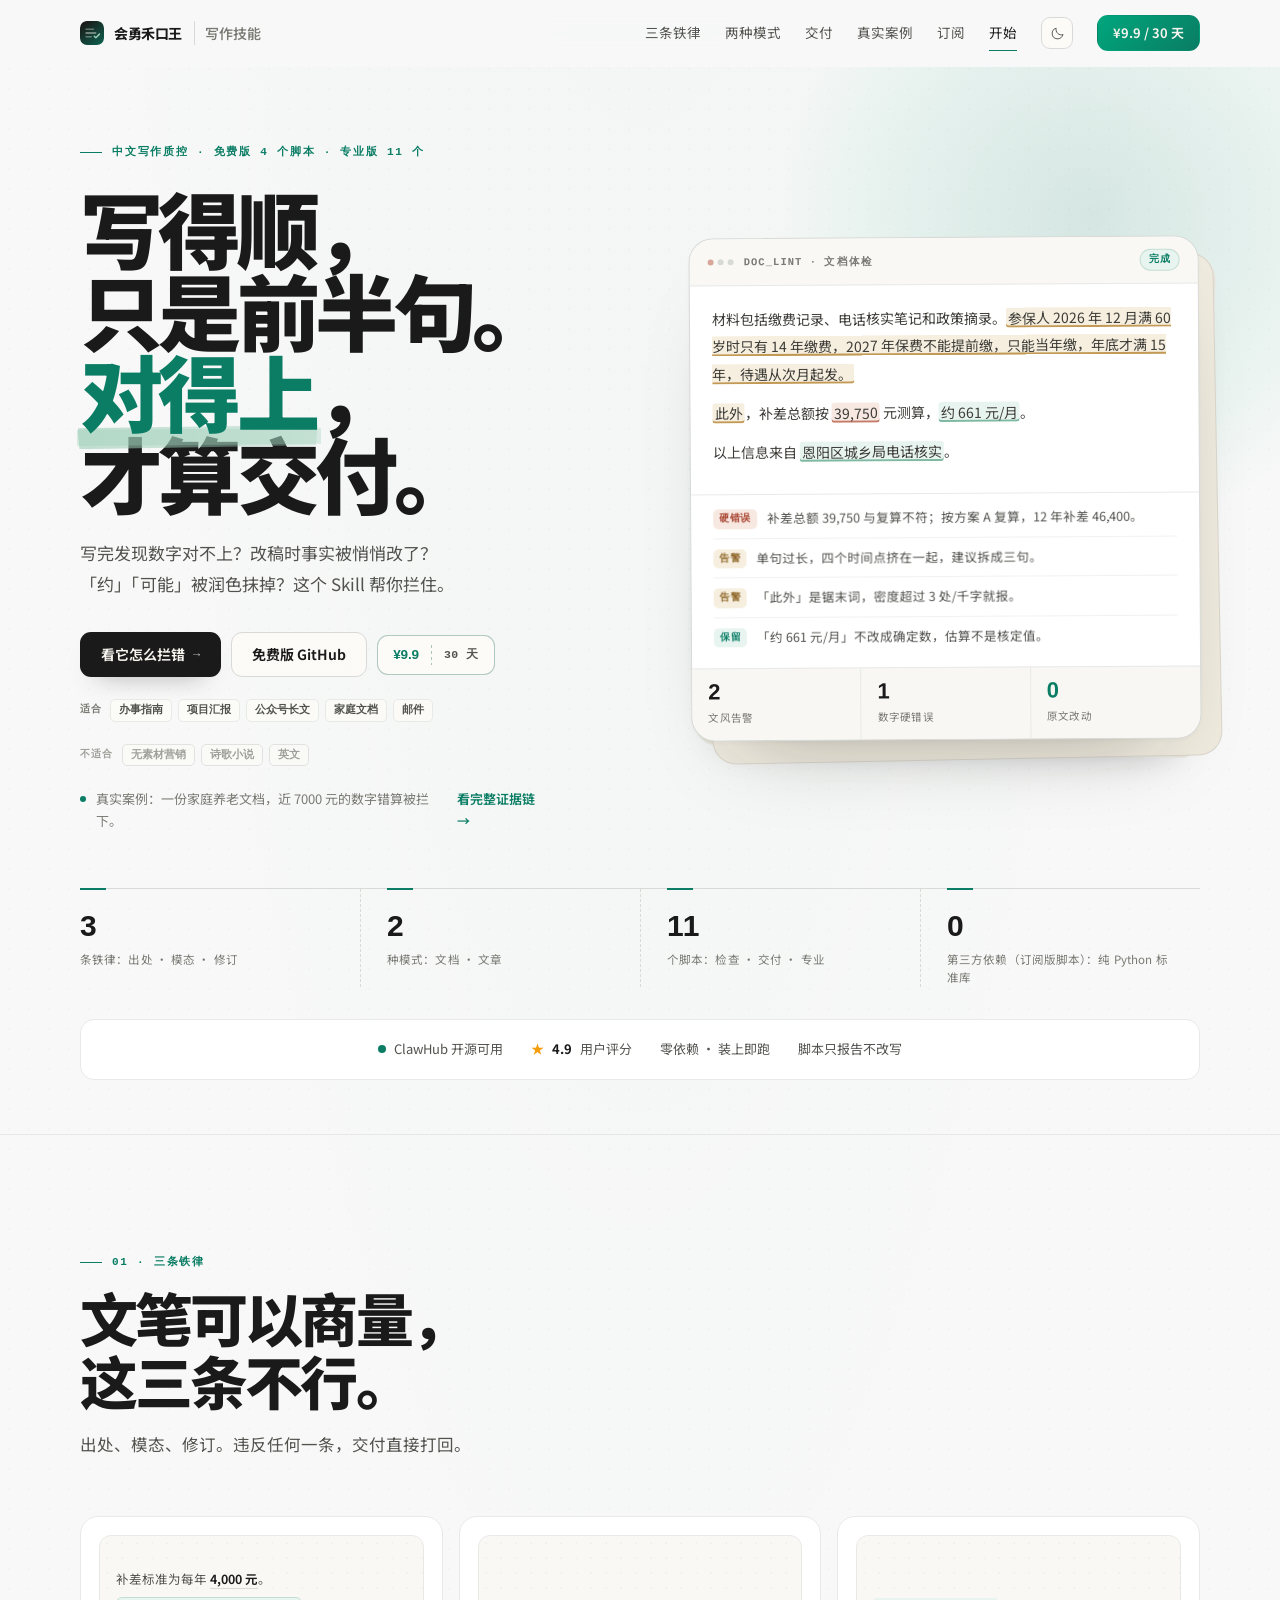
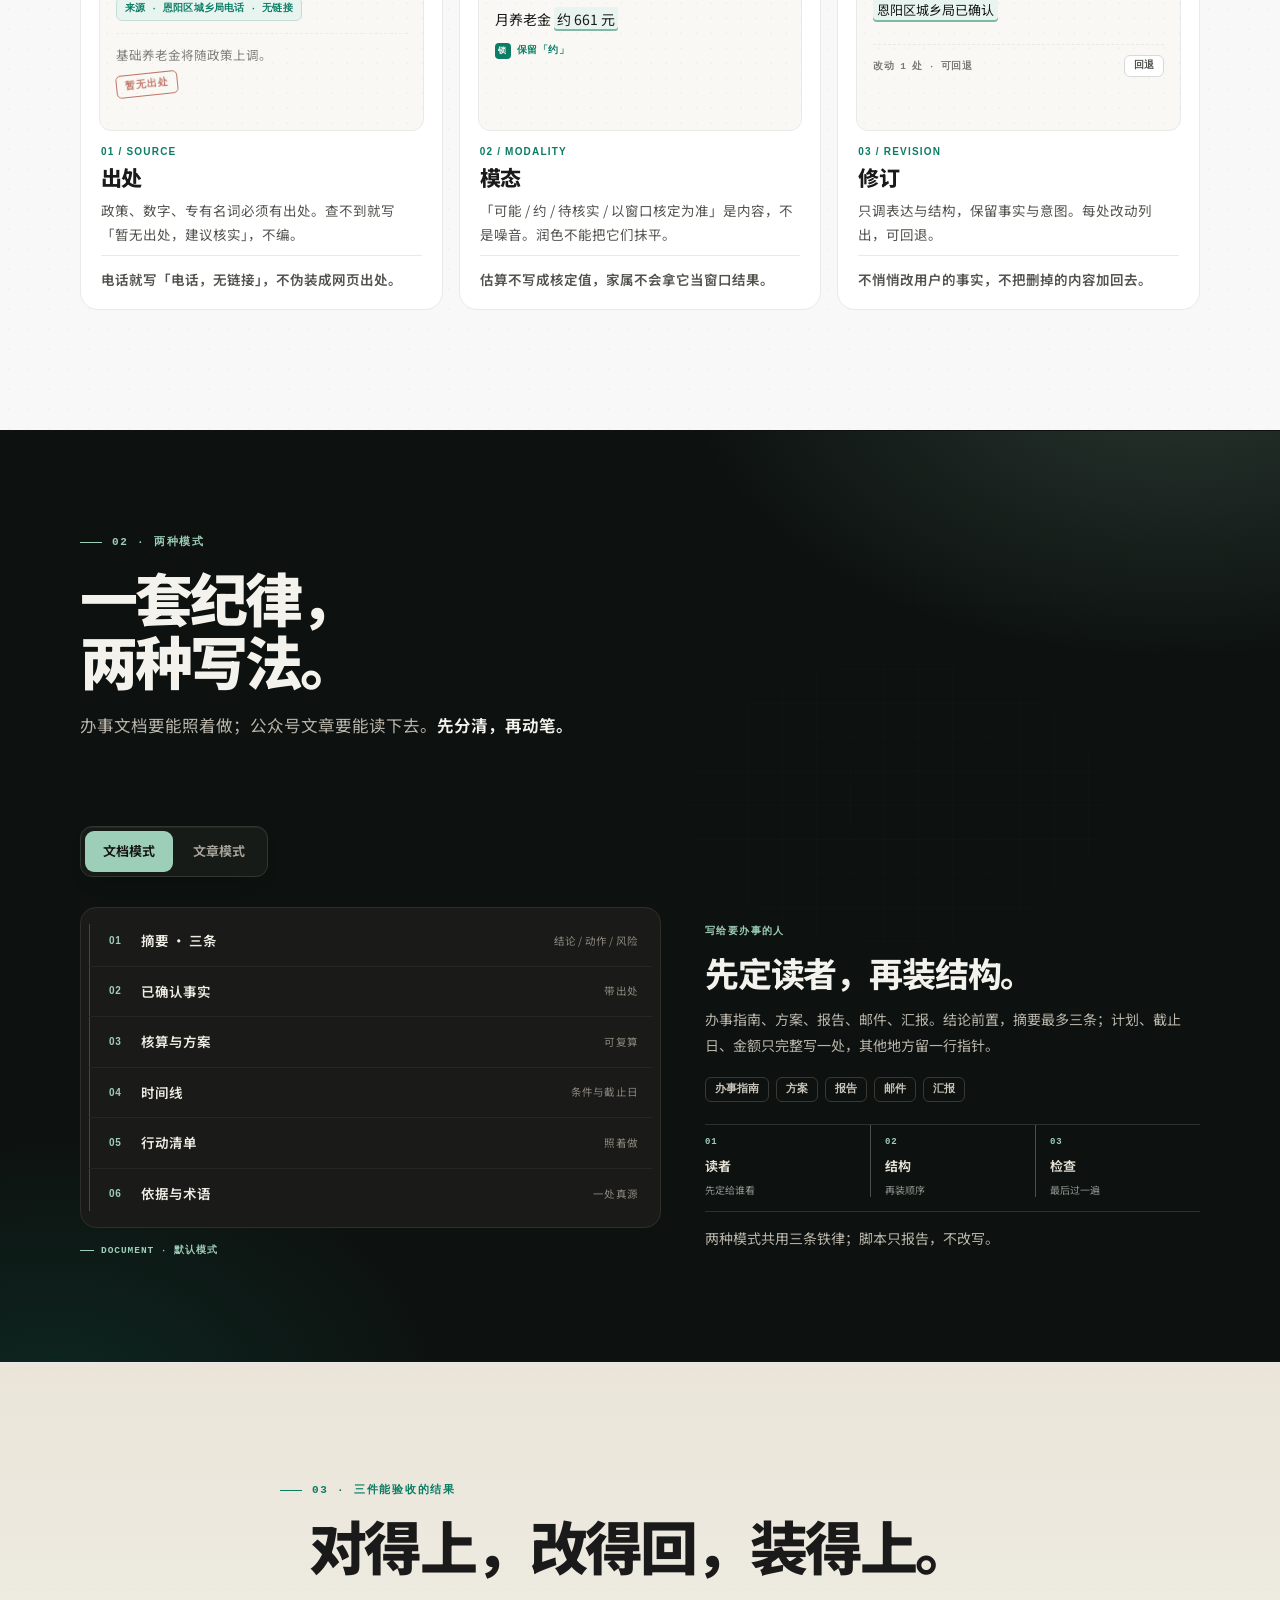
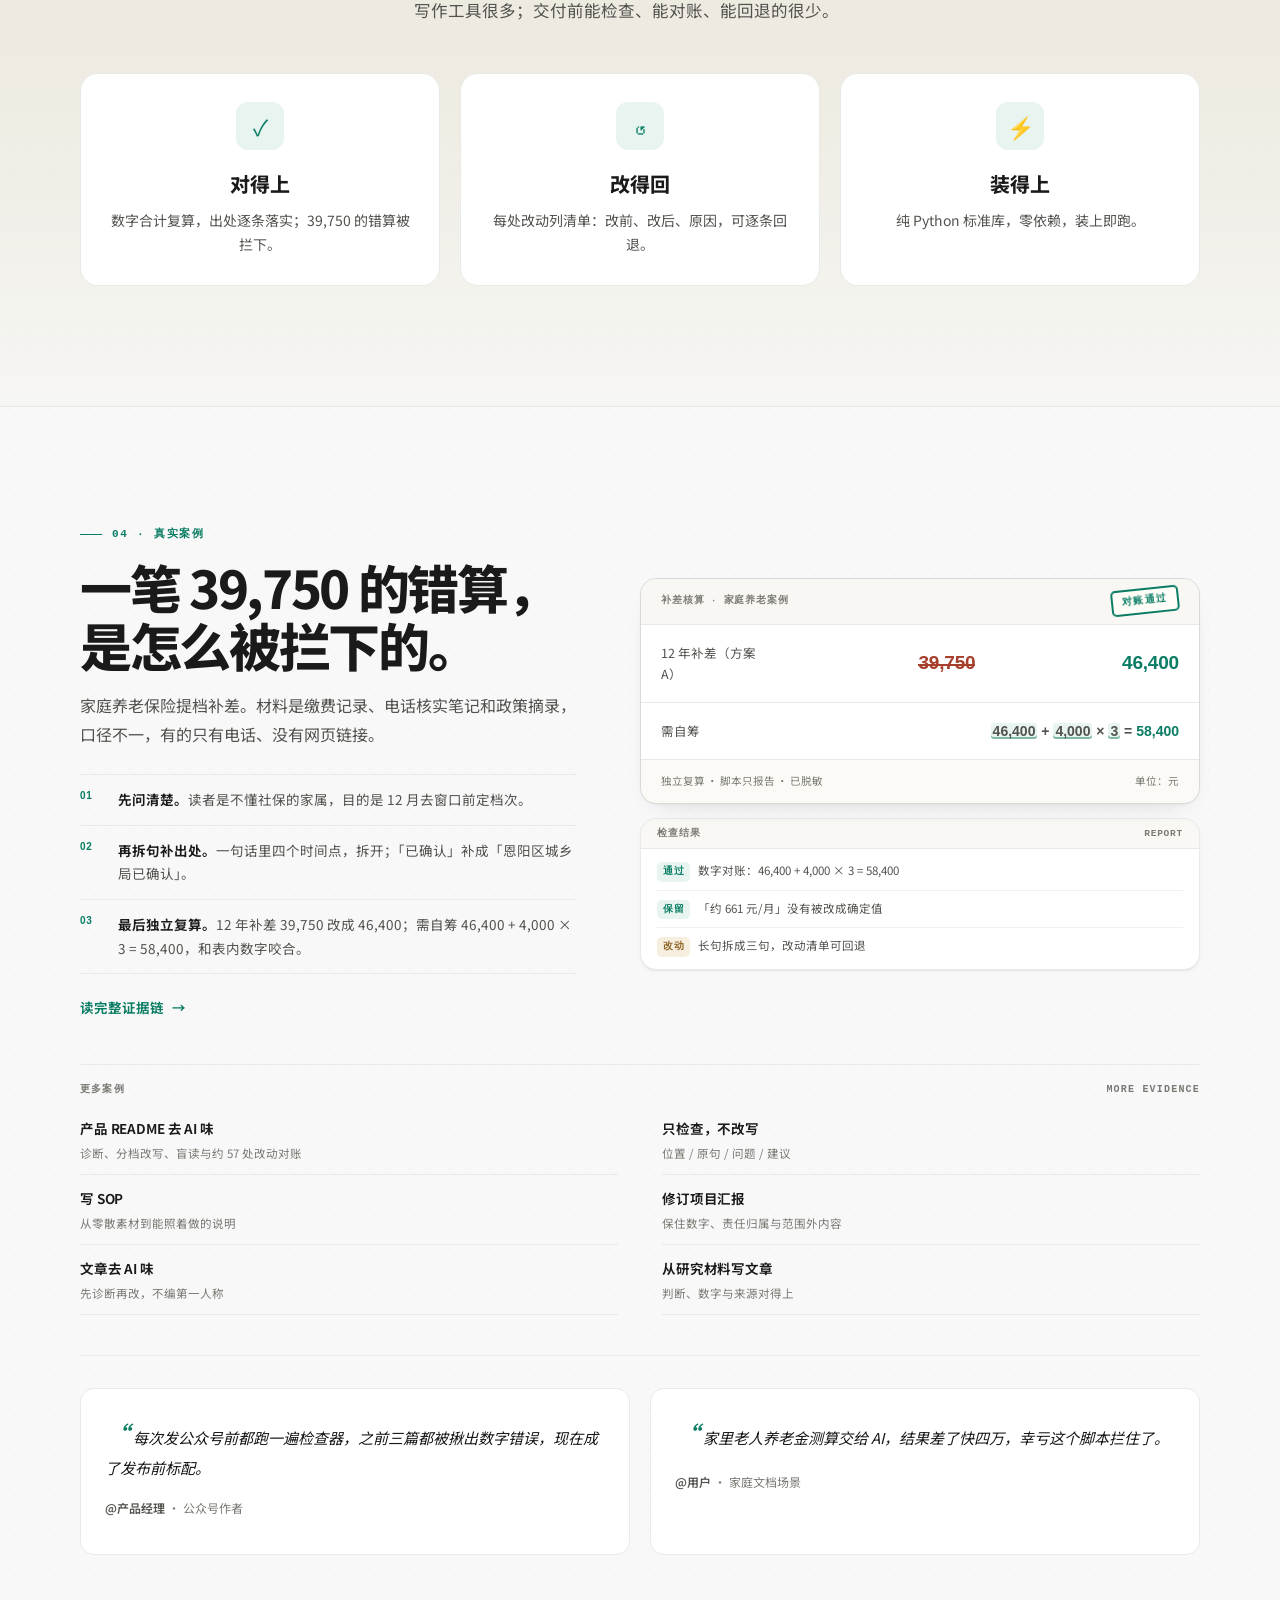
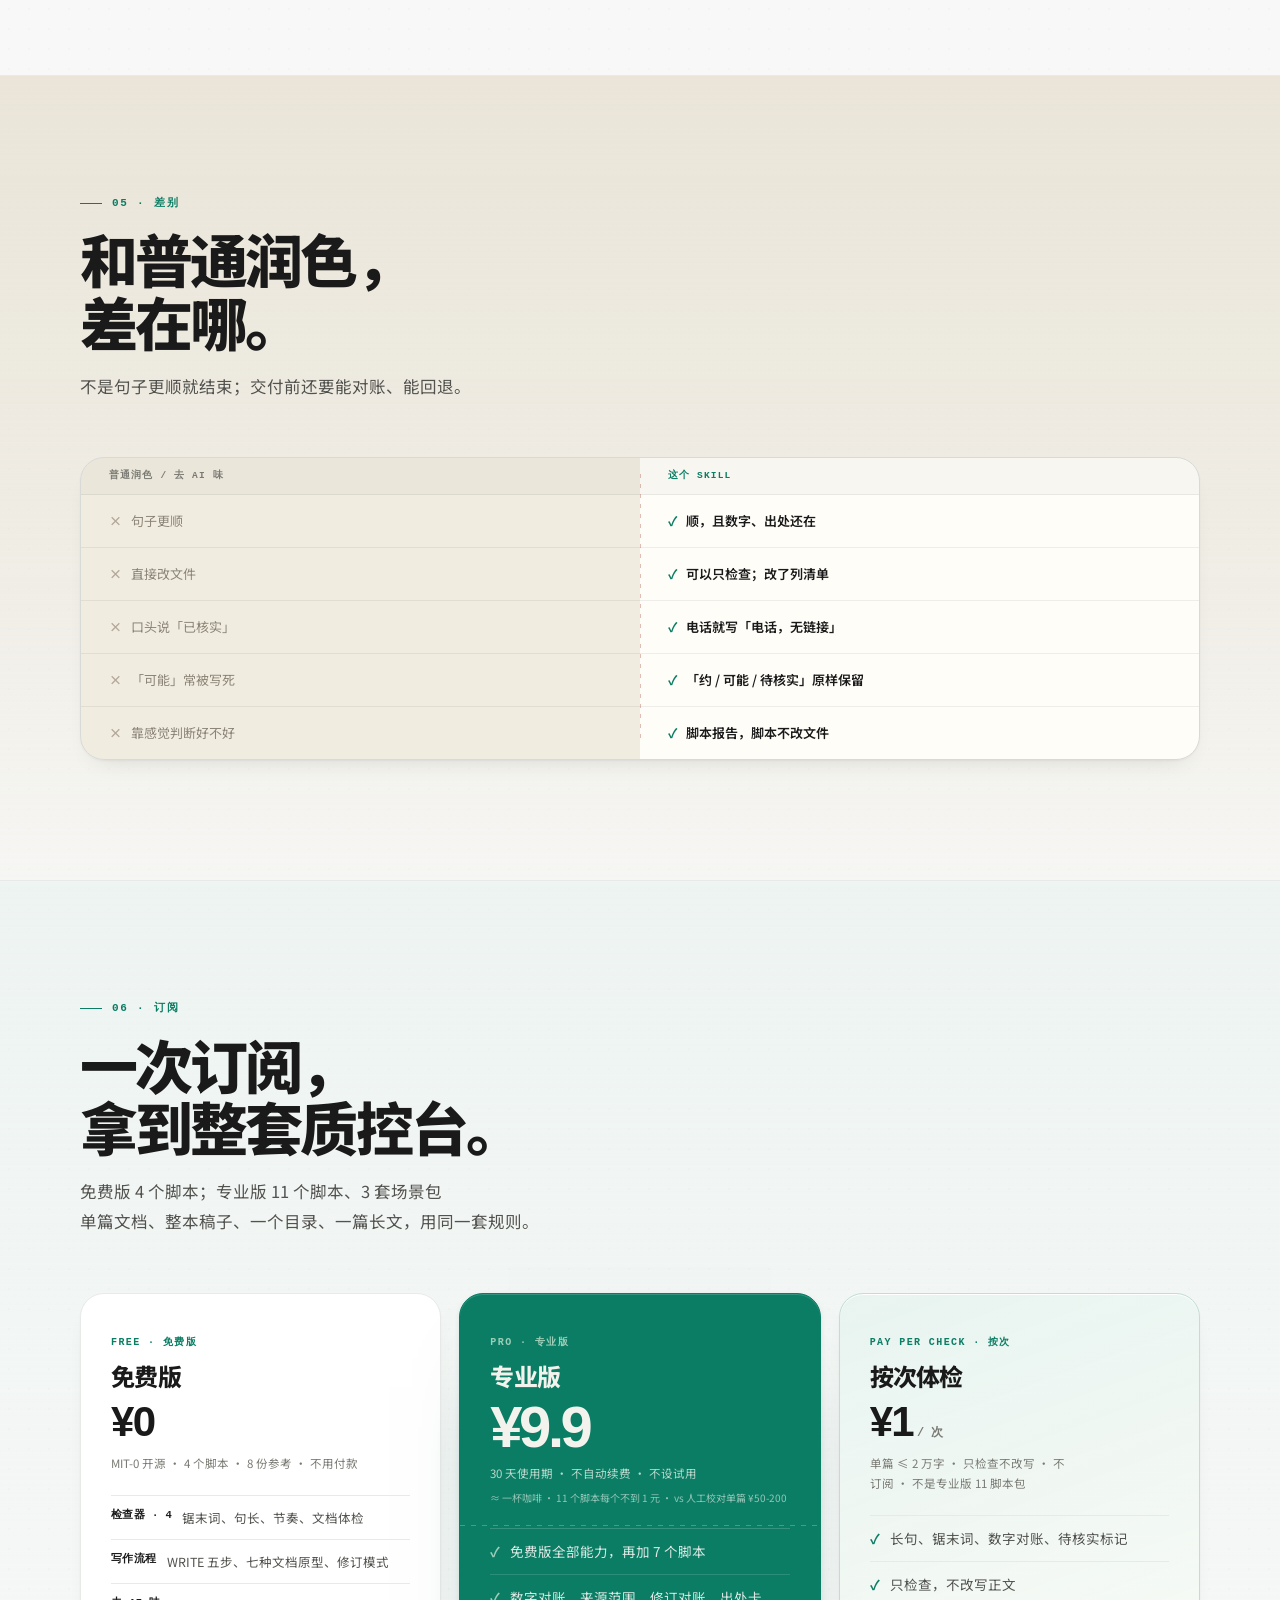
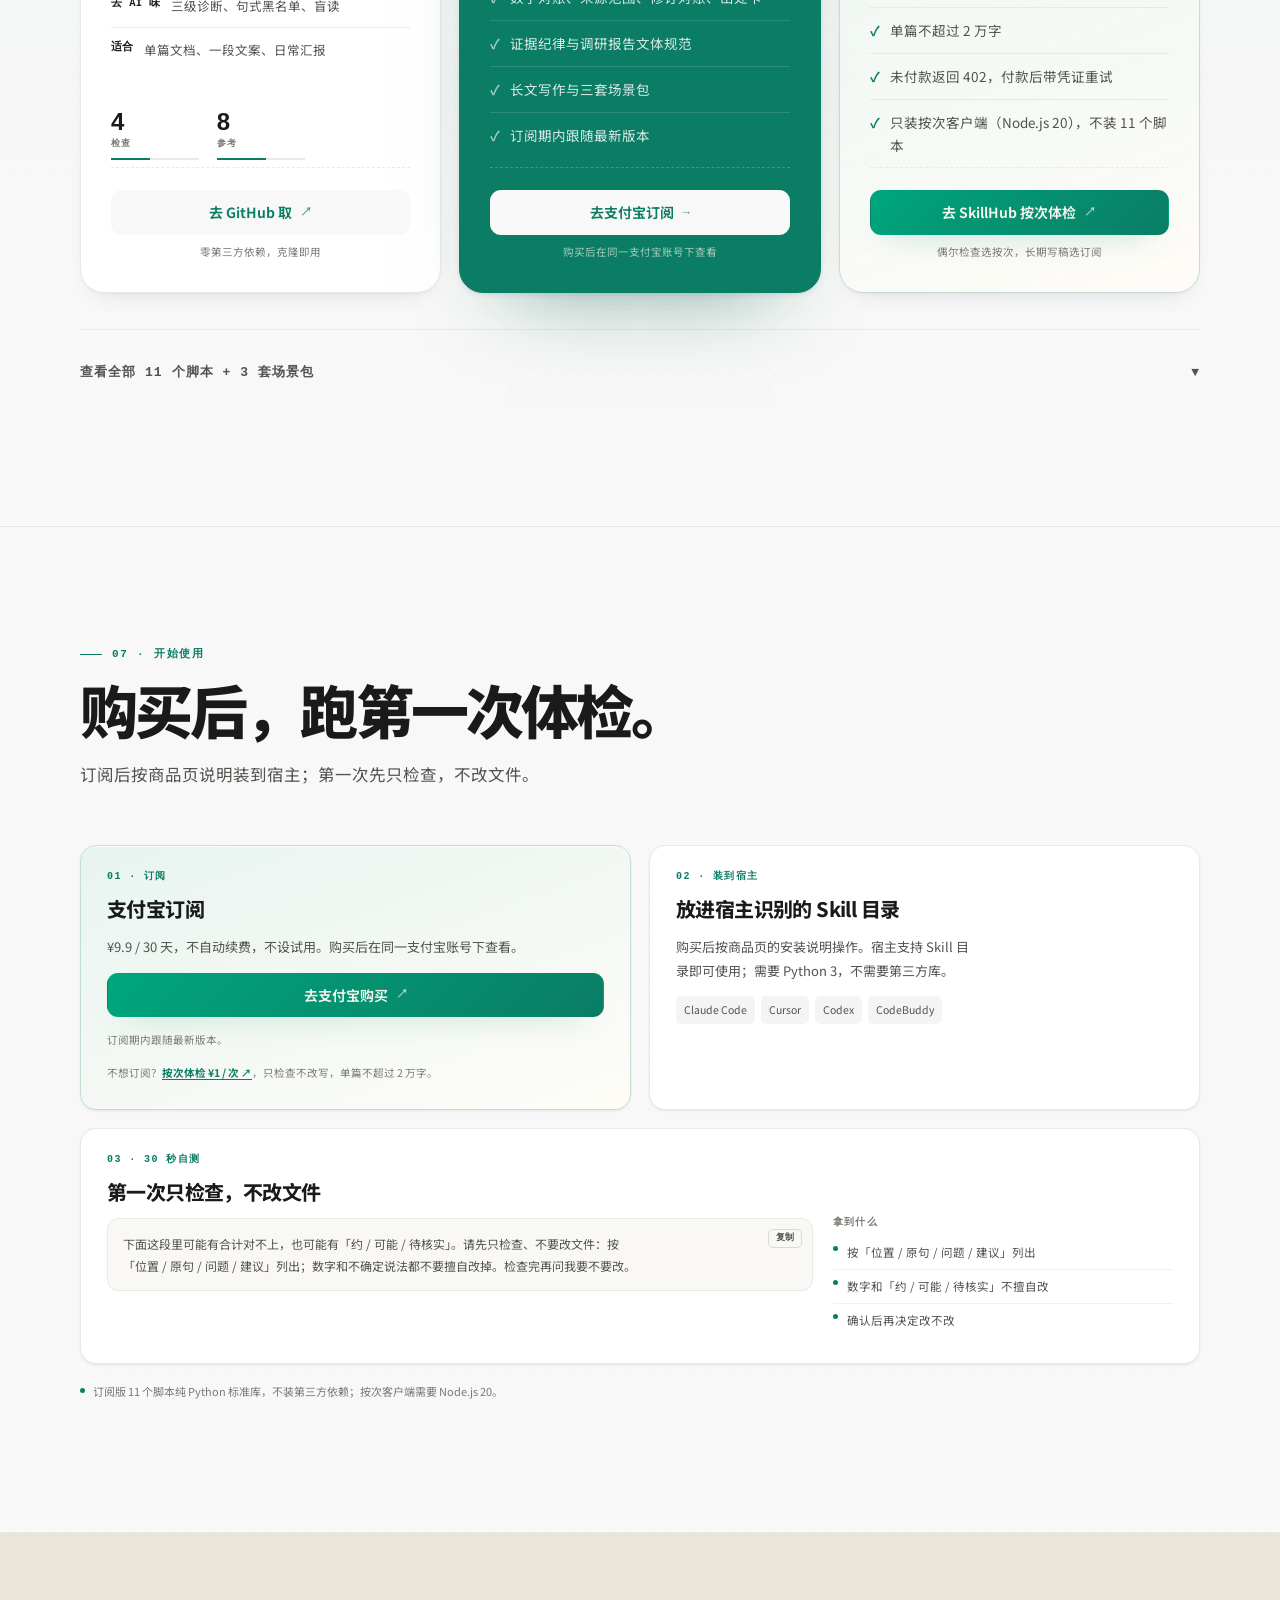
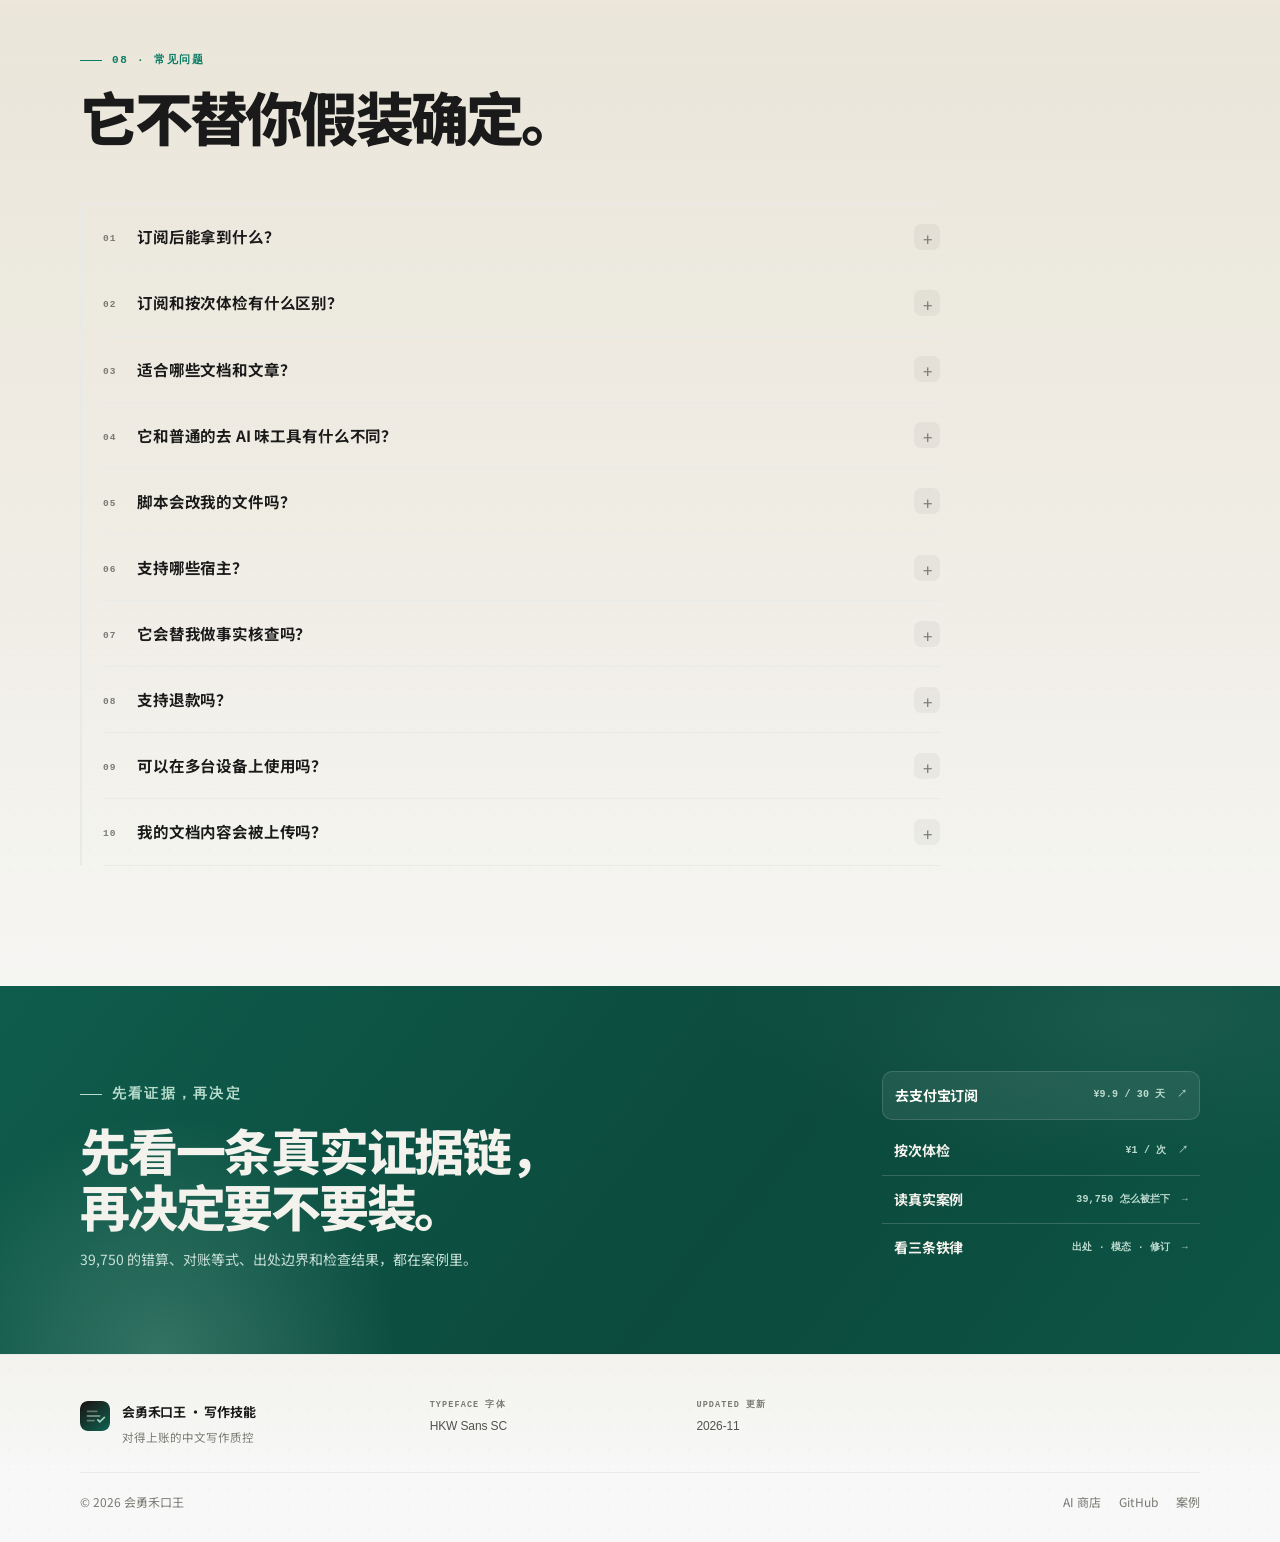
==== commit c269babd: "release: 免费版 2.0.7 文档与 SKILL 同步" ====
--- a/docs/index.html
+++ b/docs/index.html
@@ -15,18 +15,19 @@
 .hero-lede,.section-head .sub,.outcomes-lead .sub,.plan-note,.closing p,.outcomes-list p,.compare-row span,.install-card p,.faq-a p{text-wrap:balance}
 
 :root{
-  --ink:#141413;
-  --muted:#565550;
-  --faint:#6f6b61;
-  --paper:#f4f2ec;
-  --sand:#eae5d8;
-  --surface:#fffdf8;
-  --line:#e3dfd4;
-  --line-2:#d2cdc1;
-  --green:#0f5c4c;
-  --green-2:#0b4a3d;
+  --ink:#1a1a1a;
+  --muted:#52524e;
+  --faint:#7a7a74;
+  --paper:#f7f8f7;
+  --sand:#eef0ee;
+  --surface:#ffffff;
+  --line:#e8eae8;
+  --line-2:#d8dad8;
+  --green:#0a7d64;
+  --green-2:#088a6e;
+  --green-vivid:#00a67d;
   --mint:#9dceb8;
-  --soft:#e4f0ec;
+  --soft:#e8f4f0;
   --red:#a6402c;
   --red-soft:#f7e8e2;
   --amber:#8e6527;
@@ -48,9 +49,11 @@
 body{
   margin:0;
   background-color:var(--paper);
-  background-image:radial-gradient(rgba(20,20,19,.030) 1px,transparent 1px);
-  background-size:22px 22px;
-  background-position:-1px -1px;
+  background-image:
+    radial-gradient(ellipse 100% 80% at 50% -20%, rgba(10,125,100,.03), transparent 50%),
+    radial-gradient(rgba(26,26,26,.018) 1px, transparent 1px);
+  background-size:100% 100%, 20px 20px;
+  background-position:0 0, -1px -1px;
   color:var(--ink);
   font-family:var(--font);
   line-height:1.75;
@@ -67,6 +70,20 @@
 .skip{position:fixed;left:16px;top:-60px;z-index:120;background:var(--ink);color:var(--paper);padding:10px 16px;border-radius:10px;transition:top .2s}
 .skip:focus{top:12px}
 
+/* ============ 浮动购买按钮 ============ */
+.floating-cta{position:fixed;bottom:28px;right:28px;z-index:80;opacity:0;transform:translateY(20px) scale(.95);pointer-events:none;transition:opacity .35s var(--ease),transform .35s var(--ease)}
+.floating-cta.show{opacity:1;transform:none;pointer-events:auto}
+.floating-cta .btn{box-shadow:0 8px 32px -8px rgba(10,125,100,.5),0 0 0 1px rgba(10,125,100,.1)}
+@media(max-width:680px){.floating-cta{bottom:20px;right:20px;left:20px}.floating-cta .btn{width:100%}}
+
+/* ============ 信任条 ============ */
+.trust-bar{display:flex;align-items:center;justify-content:center;gap:28px;margin-top:32px;padding:18px 24px;background:var(--surface);border:1px solid var(--line);border-radius:14px;font-size:13px;color:var(--muted)}
+.trust-bar .trust-item{display:flex;align-items:center;gap:8px;white-space:nowrap}
+.trust-bar .trust-dot{width:8px;height:8px;border-radius:50%;background:var(--green)}
+.trust-bar .trust-star{color:#f59e0b}
+.trust-bar strong{color:var(--ink);font-weight:700}
+@media(max-width:680px){.trust-bar{flex-wrap:wrap;gap:14px 20px;padding:14px 18px;font-size:12px}}
+
 /* ============ 滚动进度 ============ */
 .progress{position:fixed;left:0;right:0;top:0;height:2px;z-index:100;pointer-events:none}
 .progress i{display:block;height:100%;width:100%;background:var(--green);transform:scaleX(0);transform-origin:left;transition:transform .08s linear}
@@ -74,12 +91,12 @@
 /* ============ 导航 ============ */
 .nav{
   position:sticky;top:0;z-index:90;
-  background:rgba(244,242,236,.8);
+  background:rgba(247,248,247,.85);
   border-bottom:1px solid transparent;
-  backdrop-filter:blur(18px) saturate(1.25);
+  backdrop-filter:blur(20px) saturate(1.3);
   transition:border-color .25s,background .25s;
 }
-.nav.is-stuck{border-bottom-color:var(--line);background:rgba(250,248,243,.92)}
+.nav.is-stuck{border-bottom-color:var(--line);background:rgba(255,255,255,.92)}
 .nav-inner{height:66px;display:flex;align-items:center;justify-content:space-between;gap:24px}
 .brand{display:flex;align-items:center;gap:10px;font-weight:750;letter-spacing:-.03em;font-size:14px;min-width:0}
 .brand img{width:24px;height:24px;border-radius:7px;flex:none}
@@ -114,8 +131,8 @@
 .btn-primary:hover{background:#26251f}
 .btn-ghost{background:rgba(255,253,248,.7);border-color:var(--line-2);color:var(--ink)}
 .btn-ghost:hover{background:var(--surface);border-color:var(--ink)}
-.btn-accent{background:var(--green);color:#f7f4ee;box-shadow:0 14px 30px -20px rgba(15,92,76,.8)}
-.btn-accent:hover{background:var(--green-2)}
+.btn-accent{background:linear-gradient(135deg,var(--green-vivid) 0%,var(--green) 100%);color:#f7f4ee;box-shadow:0 14px 30px -20px rgba(10,125,100,.8),0 0 0 0 rgba(0,166,125,0);transition:transform .2s var(--ease),box-shadow .3s,background .2s}
+.btn-accent:hover{background:linear-gradient(135deg,var(--green) 0%,var(--green-2) 100%);box-shadow:0 18px 36px -22px rgba(10,125,100,.9),0 0 24px -4px rgba(0,166,125,.25)}
 .btn-price{display:inline-flex;align-items:stretch;gap:0;padding:0;border:1px solid rgba(15,92,76,.32);background:rgba(255,253,248,.72);color:var(--green);border-radius:11px;overflow:hidden;transition:border-color .2s,background .2s,transform .2s var(--ease)}
 .btn-price:hover{background:#fffdf8;border-color:var(--green);transform:translateY(-1px)}
 .btn-price .p-num{display:flex;align-items:center;padding:12px 12px 12px 15px;font:750 13.5px/1 var(--num);letter-spacing:-.01em;font-variant-numeric:tabular-nums}
@@ -127,14 +144,19 @@
 .btn .arrow{font-family:var(--mono);font-size:12px;opacity:.75}
 
 /* ============ 首屏 ============ */
-.hero{position:relative;padding:78px 0 54px;overflow:hidden}
-.hero::before{content:"";position:absolute;width:760px;height:760px;right:-220px;top:-260px;border-radius:50%;background:radial-gradient(closest-side,rgba(15,92,76,.10),transparent 70%);pointer-events:none}
+.hero{position:relative;padding:78px 0 54px;overflow:hidden;min-height:92vh;display:flex;flex-direction:column;justify-content:center}
+.hero::before{content:"";position:absolute;width:900px;height:900px;right:-260px;top:-300px;border-radius:50%;background:radial-gradient(closest-side,rgba(10,125,100,.14),rgba(0,166,125,.05) 50%,transparent 70%);pointer-events:none;animation:heroGlow 8s ease-in-out infinite alternate}
+@keyframes heroGlow{0%{opacity:.8;transform:scale(1)}100%{opacity:1;transform:scale(1.08)}}
 .hero-grid{display:grid;grid-template-columns:1.04fr .96fr;gap:58px;align-items:center}
 .hero-copy{max-width:620px}
 .eyebrow{display:flex;align-items:center;gap:10px;margin:0;font:700 11px/1.4 var(--mono);letter-spacing:.16em;text-transform:uppercase;color:var(--green)}
 .eyebrow::before{content:"";width:22px;height:1px;background:currentColor;flex:none}
-.hero h1{margin:26px 0 0;font-size:clamp(42px,5.4vw,70px);line-height:1.035;letter-spacing:-.06em;font-weight:820;text-wrap:balance}
-.hero h1 span{display:block}
+.hero h1{margin:26px 0 0;font-size:clamp(48px,6.5vw,88px);line-height:0.98;letter-spacing:-.055em;font-weight:900;text-wrap:balance}
+.hero h1 span{display:block;opacity:0;transform:translateY(24px);transition:opacity .7s var(--ease),transform .7s var(--ease)}
+.is-ready .hero h1 span{opacity:1;transform:none}
+.is-ready .hero h1 span:nth-child(1){transition-delay:.1s}
+.is-ready .hero h1 span:nth-child(2){transition-delay:.22s}
+.is-ready .hero h1 span:nth-child(3){transition-delay:.34s}
 .hero h1 em{font-style:normal;color:var(--green);position:relative;z-index:0;white-space:nowrap}
 .hero h1 em::before,.hero h1 em::after{content:"";position:absolute;z-index:-1;transform:scaleX(0);transform-origin:left;transition:transform .85s var(--ease) .5s}
 .hero h1 em::before{left:-.04em;right:-.06em;bottom:.055em;height:.19em;background:rgba(157,206,184,.34);transform:rotate(-.5deg) scaleX(0);transition-delay:.44s}
@@ -210,12 +232,13 @@
 .audit-report .ok{color:var(--green)}
 
 /* ============ 通用 section ============ */
-.section{padding:96px 0;border-top:1px solid rgba(20,20,19,.07);position:relative}
+.section{padding:120px 0;border-top:1px solid rgba(20,20,19,.07);position:relative}
 .section--soft{background:linear-gradient(180deg,rgba(228,240,236,.5),rgba(244,242,236,0) 72%)}
 .section--sand{background:linear-gradient(180deg,rgba(232,226,211,.86),rgba(232,226,211,.52) 58%,rgba(244,242,236,.30))}
 .section--sand.section{border-top-color:rgba(20,20,19,.055)}
 .section-head{max-width:760px}
-.section-head h2{margin:16px 0 0;font-size:clamp(32px,4.6vw,54px);line-height:1.1;letter-spacing:-.045em;font-weight:800;text-wrap:balance}
+.section-head{margin-bottom:56px}
+.section-head h2{margin:16px 0 0;font-size:clamp(34px,5vw,58px);line-height:1.08;letter-spacing:-.05em;font-weight:850;text-wrap:balance}
 .section-head .sub{margin:18px 0 0;font-size:16.5px;line-height:1.85;color:var(--muted);max-width:42em}
 .section-head .sub b{color:var(--ink);font-weight:650}
 .section-head--wide{max-width:none}
@@ -226,8 +249,10 @@
 
 /* ============ 三条铁律 ============ */
 .laws{display:grid;grid-template-columns:repeat(3,1fr);gap:16px;margin-top:44px}
-.law{background:var(--surface);border:1px solid var(--line);border-radius:18px;padding:18px;display:flex;flex-direction:column;gap:16px;transition:border-color .25s,box-shadow .25s,transform .25s}
-.law:hover{border-color:var(--line-2);box-shadow:0 24px 50px -44px rgba(20,20,19,.5);transform:translateY(-2px)}
+.law{background:var(--surface);border:1px solid var(--line);border-radius:18px;padding:18px;display:flex;flex-direction:column;gap:16px;transition:border-color .25s,box-shadow .35s,transform .3s var(--ease);position:relative;overflow:hidden}
+.law::before{content:"";position:absolute;inset:-1px;background:linear-gradient(135deg,rgba(10,125,100,.1),transparent 50%);border-radius:inherit;opacity:0;transition:opacity .3s}
+.law:hover{border-color:var(--green);box-shadow:0 28px 56px -44px rgba(10,125,100,.4);transform:translateY(-4px)}
+.law:hover::before{opacity:1}
 .law-stage{position:relative;height:196px;border-radius:12px;border:1px solid var(--line);background-color:rgba(244,242,236,.55);background-image:radial-gradient(rgba(20,20,19,.035) 1px,transparent 1px);background-size:15px 15px;padding:16px;overflow:hidden;display:flex;flex-direction:column;justify-content:center;gap:12px}
 .stage-row{display:flex;flex-direction:column;gap:7px;min-width:0}
 .stage-row p{margin:0;font-size:12.5px;line-height:1.65;color:var(--muted)}
@@ -346,6 +371,17 @@
 .more-grid a b{font-size:13.5px;font-weight:650;letter-spacing:-.01em;transition:color .2s}
 .more-grid a span{font-size:11.5px;color:var(--faint);line-height:1.5}
 .more-grid a:hover b{color:var(--green)}
+
+/* ============ 用户推荐语 ============ */
+.testimonials{display:grid;grid-template-columns:repeat(2,1fr);gap:20px;margin-top:40px;padding-top:32px;border-top:1px solid var(--line)}
+.testimonial{background:var(--surface);border:1px solid var(--line);border-radius:14px;padding:24px}
+.testimonial-quote{margin:0 0 16px;font-size:15px;line-height:1.75;color:var(--ink);font-style:italic}
+.testimonial-quote::before{content:"\201C";color:var(--green);font-size:24px;font-weight:700;margin-right:4px}
+.testimonial-author{font-size:12px;color:var(--faint)}
+.testimonial-author strong{color:var(--muted);font-weight:600}
+@media(max-width:680px){.testimonials{grid-template-columns:1fr}}
+
+/* ============ 案例侧边 ============ */
 .case-side{display:flex;flex-direction:column;gap:14px;min-width:0}
 .check-card{background:var(--surface);border:1px solid var(--line);border-radius:var(--r-md);overflow:hidden;box-shadow:var(--shadow-1),inset 0 1px 0 rgba(255,255,255,.9)}
 .check-head{display:flex;align-items:center;justify-content:space-between;gap:10px;padding:10px 16px;border-bottom:1px solid var(--line);background:rgba(244,242,236,.5);font:700 9.5px/1 var(--mono);letter-spacing:.08em;color:var(--faint)}
@@ -411,7 +447,10 @@
 .compare-head span{padding-top:13px;padding-bottom:13px;background:rgba(20,20,19,.028);font:700 9.5px/1 var(--mono);letter-spacing:.12em;text-transform:uppercase;color:var(--faint)}
 .compare-head span:last-child{color:var(--green);font-weight:650}
 .plan-grid{display:grid;grid-template-columns:repeat(3,1fr);gap:18px;margin-top:42px;align-items:stretch}
-.plan{display:flex;flex-direction:column;background:var(--surface);border:1px solid var(--line);border-radius:var(--r-lg);padding:30px;box-shadow:var(--shadow-2),inset 0 1px 0 rgba(255,255,255,.9);transition:transform .25s var(--ease),box-shadow .25s}
+.plan{display:flex;flex-direction:column;background:var(--surface);border:1px solid var(--line);border-radius:var(--r-lg);padding:30px;box-shadow:var(--shadow-2),inset 0 1px 0 rgba(255,255,255,.9);transition:transform .25s var(--ease),box-shadow .25s;position:relative;overflow:hidden}
+.plan::before{content:"";position:absolute;inset:-1px;background:linear-gradient(135deg,rgba(10,125,100,.12),transparent 60%);border-radius:inherit;opacity:0;transition:opacity .3s var(--ease);z-index:0}
+.plan:hover::before{opacity:1}
+.plan>*{position:relative;z-index:1}
 .plan--paid{background:var(--green);border-color:var(--green);color:#f4f2ec;position:relative;overflow:hidden;box-shadow:0 2px 6px -2px rgba(15,92,76,.2),0 44px 80px -50px rgba(15,92,76,.55),inset 0 1px 0 rgba(255,255,255,.16)}
 .plan--paid::before{content:"";position:absolute;width:360px;height:360px;right:-150px;top:-170px;border-radius:50%;background:radial-gradient(closest-side,rgba(157,206,184,.28),transparent 70%)}
 .plan--paid .plan-head::after{content:"";position:absolute;left:-30px;right:-30px;bottom:-20px;height:1px;background:repeating-linear-gradient(90deg,rgba(244,242,236,.26) 0 5px,transparent 5px 11px)}
@@ -449,6 +488,13 @@
 .plan--percall{border-color:#c4ddd4;background:linear-gradient(160deg,var(--soft),rgba(255,253,248,.9))}
 .plan--paid .plan-actions{border-top-color:rgba(244,242,236,.22)}
 .toolbench{margin-top:36px;border-top:1px solid var(--line);padding-top:24px;display:flex;flex-direction:column;gap:15px}
+.toolbench-toggle{display:flex;align-items:center;justify-content:space-between;padding:12px 0;border:0;background:transparent;cursor:pointer;width:100%;text-align:left;font:700 13px/1 var(--mono);letter-spacing:.08em;color:var(--muted);transition:color .2s}
+.toolbench-toggle:hover{color:var(--ink)}
+.toolbench-toggle .arrow{transition:transform .3s var(--ease)}
+.toolbench.is-open .toolbench-toggle .arrow{transform:rotate(180deg)}
+.toolbench-content{display:grid;grid-template-rows:0fr;transition:grid-template-rows .4s var(--ease)}
+.toolbench-content>div{overflow:hidden}
+.toolbench.is-open .toolbench-content{grid-template-rows:1fr}
 .tool-group{display:flex;flex-wrap:wrap;align-items:center;gap:7px}
 .tool-group h4{flex:0 0 100%;display:flex;align-items:center;gap:7px;margin:0 0 2px;font:700 10px/1 var(--mono);letter-spacing:.12em;color:var(--faint)}
 .tool-ico{width:12.5px;height:12.5px;flex:none;fill:none;stroke:var(--green);stroke-width:1.35;stroke-linecap:round;stroke-linejoin:round}
@@ -546,9 +592,11 @@
   .nav-inner>.theme-toggle{margin-left:auto}
   .nav-links{display:none}
   .nav-toggle{display:inline-flex}
-  .hero{padding-top:66px}
+  .hero{padding-top:66px;min-height:auto}
   .hero-grid{grid-template-columns:1fr;gap:44px}
-  .hero-copy{max-width:none}
+  .hero-copy{max-width:none;order:2}
+  .audit-wrap{order:1}
+  .outcomes-cards{grid-template-columns:1fr!important}
   .hero h1{font-size:clamp(44px,7.4vw,70px)}
   .audit-wrap{max-width:560px}
   .hero-metrics{grid-template-columns:repeat(2,1fr);row-gap:20px;margin-top:52px}
@@ -568,7 +616,7 @@
   #plans .section-head .sub{text-wrap:balance}
   .nav-inner{gap:12px}
   .brand-sub{display:none}
-  .section{padding:66px 0}
+  .section{padding:80px 0}
   .hero{padding:54px 0 44px}
   .hero h1{font-size:clamp(36px,10.6vw,52px);letter-spacing:-.05em}
   .hero-lede{font-size:16px}
@@ -658,17 +706,18 @@
 /* ============ 系统暗色模式 ============ */
 
 :root[data-theme="dark"]{
-    --ink:#ece9e1;
-    --muted:#a8a49a;
-    --faint:#827e74;
-    --paper:#111513;
-    --sand:#171d1a;
-    --surface:#191f1c;
-    --line:#2a312d;
-    --line-2:#3b443f;
-    --green:#6fbfa4;
-    --green-2:#8ad0b6;
-    --mint:#9dceb8;
+    --ink:#f0f0ee;
+    --muted:#a0a09a;
+    --faint:#707068;
+    --paper:#0c0d0c;
+    --sand:#141514;
+    --surface:#1a1b1a;
+    --line:#2a2b2a;
+    --line-2:#3a3b3a;
+    --green:#4ecca3;
+    --green-2:#6ee7b7;
+    --green-vivid:#34d399;
+    --mint:#86efac;
     --soft:rgba(111,191,164,.13);
     --red:#e08a76;
     --red-soft:rgba(160,64,44,.20);
@@ -682,10 +731,10 @@
 :root[data-theme="dark"] body{background-image:radial-gradient(rgba(236,233,225,.032) 1px,transparent 1px)}
 :root[data-theme="dark"] body::before{background:radial-gradient(58% 40% at 6% -8%,rgba(111,191,164,.06),transparent 62%)}
 :root[data-theme="dark"] body::after{opacity:.04}
-:root[data-theme="dark"] .nav{background:rgba(17,21,19,.82)}
+:root[data-theme="dark"] .nav{background:rgba(12,13,12,.85);position:sticky;z-index:90}
 :root[data-theme="dark"] .nav-toggle{background:rgba(255,253,248,.06)}
 :root[data-theme="dark"] .copy-btn{border-color:rgba(255,253,248,.2)}
-:root[data-theme="dark"] .nav.is-stuck{background:rgba(17,21,19,.93)}
+:root[data-theme="dark"] .nav.is-stuck{background:rgba(12,13,12,.95)}
 :root[data-theme="dark"] .brand .brand-sub{border-left-color:var(--line-2)}
 :root[data-theme="dark"] .btn-primary{background:#e8e5dd;color:#141413;box-shadow:0 12px 26px -18px rgba(0,0,0,.8)}
 :root[data-theme="dark"] .btn-primary:hover{background:#f7f4ee}
@@ -742,6 +791,9 @@
 </head>
 <body>
 <a class="skip" href="#main">跳到正文</a>
+<div class="floating-cta" id="floating-cta">
+  <a class="btn btn-accent" href="#buy">¥9.9 订阅 <span class="arrow">→</span></a>
+</div>
 <div class="progress" aria-hidden="true"><i id="progress-bar"></i></div>
 
 <header class="nav" id="nav">
@@ -787,7 +839,7 @@
             <span>只是前半句。</span>
             <span><em>对得上</em>，才算交付。</span>
           </h1>
-          <p class="hero-lede reveal" style="--d:.12s">出处找得到，数字对得上，「约 / 可能 / 待核实」不被润色抹掉。文档与文章两种模式，共用三条铁律。</p>
+          <p class="hero-lede reveal" style="--d:.12s">写完发现数字对不上？改稿时事实被悄悄改了？「约」「可能」被润色抹掉？这个 Skill 帮你拦住。</p>
           <div class="hero-actions reveal" style="--d:.18s">
             <a class="btn btn-primary" href="#case">看它怎么拦错 <span class="arrow">→</span></a>
             <a class="btn btn-ghost" href="https://github.com/huiyonghkw/hekouwang-writer-lite-skill" target="_blank" rel="noreferrer">免费版 GitHub</a>
@@ -796,7 +848,10 @@
           <div class="hero-scope reveal" style="--d:.22s">
             <b>适合</b><span>办事指南</span><span>项目汇报</span><span>公众号长文</span><span>家庭文档</span><span>邮件</span>
           </div>
-          <p class="hero-foot reveal" style="--d:.26s">真实案例：一份家庭养老办事文档，39,750 的错算被拦下；按方案 A 复算，12 年补差 46,400，加三年缴费 12,000，需自筹 58,400。</p>
+          <div class="hero-scope reveal" style="--d:.24s;opacity:.7">
+            <b style="color:var(--faint)">不适合</b><span style="border-color:var(--line-2);color:var(--faint)">无素材营销</span><span style="border-color:var(--line-2);color:var(--faint)">诗歌小说</span><span style="border-color:var(--line-2);color:var(--faint)">英文</span>
+          </div>
+          <p class="hero-foot reveal" style="--d:.26s">真实案例：一份家庭养老文档，近 7000 元的数字错算被拦下。<a href="#case" style="color:var(--green);font-weight:600;margin-left:4px">看完整证据链 →</a></p>
         </div>
 
         <div class="audit-wrap reveal" style="--d:.2s">
@@ -832,6 +887,13 @@
         <div><b data-count="2">2</b><span>种模式：文档 · 文章</span></div>
         <div><b data-count="11">11</b><span>个脚本：检查 · 交付 · 专业</span></div>
         <div><b data-count="0">0</b><span>第三方依赖（订阅版脚本）：纯 Python 标准库</span></div>
+      </div>
+
+      <div class="trust-bar reveal" style="--d:.36s">
+        <div class="trust-item"><span class="trust-dot"></span>ClawHub 开源可用</div>
+        <div class="trust-item"><span class="trust-star">★</span><strong>4.9</strong> 用户评分</div>
+        <div class="trust-item">零依赖 · 装上即跑</div>
+        <div class="trust-item">脚本只报告不改写</div>
       </div>
     </div>
   </section>
@@ -976,34 +1038,26 @@
   <!-- ============ 交付结果 ============ -->
   <section class="section section--sand" id="outcomes">
     <div class="shell">
-      <div class="outcomes-grid">
-        <div class="outcomes-lead reveal">
-          <p class="eyebrow">03 · 交付结果</p>
-          <h2>不是功能清单，<br>是六件能验收的结果。</h2>
-          <p class="sub">写作工具很多；交付前能<span class="nw">检查</span>、能对账、能回退的很少。</p>
-          <ol class="verify-steps">
-            <li><span>01</span><b>跑检查器</b><em>长句、锯末词、数字、范围，一次出报告</em></li>
-            <li><span>02</span><b>对数字与出处</b><em>合计复算，来源逐条落到「有链接 / 电话 / 暂无」</em></li>
-            <li><span>03</span><b>看改动清单</b><em>每处改前 / 改后 / 原因，可逐条回退</em></li>
-          </ol>
-        </div>
-        <ol class="outcomes-list reveal" style="--d:.08s">
-          <li><span class="n">01</span><div><h3>交得出去 <span class="tag green">文档</span></h3><p>摘要、事实、核算、时间线、行动清单；结构先立住，再谈润色。</p></div></li>
-          <li><span class="n">02</span><div><h3>对得上 <span class="tag red">数字</span></h3><p>合计、等式、单位逐项复算；39,750 的错算被拦下。</p></div></li>
-          <li><span class="n">03</span><div><h3>说得清 <span class="tag green">出处</span></h3><p>电话就写电话，无链接就写无链接；查不到标「暂无出处」。</p></div></li>
-          <li><span class="n">04</span><div><h3>改得回 <span class="tag amber">修订</span></h3><p>每处改动列清单：改前、改后、原因，可逐条回退。</p></div></li>
-          <li><span class="n">05</span><div><h3>读得下去 <span class="tag green">文章</span></h3><p>去 AI 味先做三级诊断，再按规则改写；专业版另有七类定位与三档改写。事实和数字不动。</p></div></li>
-          <li><span class="n">06</span><div><h3>装得上 <span class="tag green">安装</span></h3><p>免费版 4 个、专业版 11 个脚本，纯 Python 标准库；需 Python 3，不装第三方库，不挑宿主。</p></div></li>
-        </ol>
-      </div>
-      <div class="deliverables reveal" style="--d:.14s">
-        <div class="deliverables-head"><span>你会拿到五样东西</span><span>DELIVERABLES</span></div>
-        <div class="deliverables-grid">
-          <div><b>01</b><h3>成稿</h3><p>结构、摘要、行动清单</p></div>
-          <div><b>02</b><h3>检查报告</h3><p>长句、锯末词、数字、范围</p></div>
-          <div><b>03</b><h3>改动清单</h3><p>改前 / 改后 / 原因，可回退</p></div>
-          <div><b>04</b><h3>数字出处卡</h3><p>数字、单位、来源、状态</p></div>
-          <div><b>05</b><h3>场景包</h3><p>政务、汇报、公众号；清单与陷阱</p></div>
+      <div class="section-head reveal" style="text-align:center;max-width:720px;margin:0 auto">
+        <p class="eyebrow">03 · 三件能验收的结果</p>
+        <h2>对得上，改得回，装得上。</h2>
+        <p class="sub">写作工具很多；交付前能检查、能对账、能回退的很少。</p>
+      </div>
+      <div class="outcomes-cards reveal" style="display:grid;grid-template-columns:repeat(3,1fr);gap:20px;margin-top:48px">
+        <div class="outcome-card" style="background:var(--surface);border:1px solid var(--line);border-radius:18px;padding:28px;text-align:center">
+          <span style="display:inline-flex;align-items:center;justify-content:center;width:48px;height:48px;border-radius:12px;background:var(--soft);color:var(--green);font-size:22px;margin-bottom:16px">✓</span>
+          <h3 style="margin:0 0 8px;font-size:20px;font-weight:750">对得上</h3>
+          <p style="margin:0;font-size:14px;color:var(--muted);line-height:1.7">数字合计复算，出处逐条落实；39,750 的错算被拦下。</p>
+        </div>
+        <div class="outcome-card" style="background:var(--surface);border:1px solid var(--line);border-radius:18px;padding:28px;text-align:center">
+          <span style="display:inline-flex;align-items:center;justify-content:center;width:48px;height:48px;border-radius:12px;background:var(--soft);color:var(--green);font-size:22px;margin-bottom:16px">↺</span>
+          <h3 style="margin:0 0 8px;font-size:20px;font-weight:750">改得回</h3>
+          <p style="margin:0;font-size:14px;color:var(--muted);line-height:1.7">每处改动列清单：改前、改后、原因，可逐条回退。</p>
+        </div>
+        <div class="outcome-card" style="background:var(--surface);border:1px solid var(--line);border-radius:18px;padding:28px;text-align:center">
+          <span style="display:inline-flex;align-items:center;justify-content:center;width:48px;height:48px;border-radius:12px;background:var(--soft);color:var(--green);font-size:22px;margin-bottom:16px">⚡</span>
+          <h3 style="margin:0 0 8px;font-size:20px;font-weight:750">装得上</h3>
+          <p style="margin:0;font-size:14px;color:var(--muted);line-height:1.7">纯 Python 标准库，零依赖，装上即跑。</p>
         </div>
       </div>
     </div>
@@ -1065,6 +1119,18 @@
           <a href="cases/article-from-research.html"><b>从研究材料写文章</b><span>判断、数字与来源对得上</span></a>
         </div>
       </div>
+
+      <!-- 用户推荐语 -->
+      <div class="testimonials reveal">
+        <div class="testimonial">
+          <p class="testimonial-quote">每次发公众号前都跑一遍检查器，之前三篇都被揪出数字错误，现在成了发布前标配。</p>
+          <p class="testimonial-author"><strong>@产品经理</strong> · 公众号作者</p>
+        </div>
+        <div class="testimonial">
+          <p class="testimonial-quote">家里老人养老金测算交给 AI，结果差了快四万，幸亏这个脚本拦住了。</p>
+          <p class="testimonial-author"><strong>@用户</strong> · 家庭文档场景</p>
+        </div>
+      </div>
     </div>
   </section>
 
@@ -1129,6 +1195,7 @@
               <h3>专业版</h3>
               <div class="plan-price plan-price--paid"><span>¥9.9</span></div>
               <p class="plan-note">30 天使用期 · 不自动续费 · 不设试用</p>
+              <p class="plan-note" style="margin-top:6px;font-size:10px;opacity:.8">≈ 一杯咖啡 · 11 个脚本每个不到 1 元 · vs 人工校对单篇 ¥50-200</p>
             </div>
           </div>
           <ul>
@@ -1168,23 +1235,31 @@
       </div>
 
       <div class="toolbench reveal" id="tools" style="--d:.16s">
-        <div class="tool-group">
-          <h4><svg class="tool-ico" viewBox="0 0 16 16" aria-hidden="true"><circle cx="7" cy="7" r="4.1"/><path d="M10.1 10.1 13.8 13.8"/></svg>检查器 · 6</h4>
-          <span class="chip">sawdust 锯末词</span><span class="chip">sentence 句长</span><span class="chip">rhythm 节奏</span><span class="chip">doc_lint 文档体检</span><span class="chip">check_fidelity 数字对账</span><span class="chip">scope_lint 范围来源</span>
-        </div>
-        <div class="tool-group">
-          <h4><svg class="tool-ico" viewBox="0 0 16 16" aria-hidden="true"><path d="M4 2.5h5.5L12.5 6v7.5H4z"/><path d="M9.3 2.6V6h3.1"/><path d="m6 9.6 1.4 1.4 2.7-3"/></svg>交付工具 · 2</h4>
-          <span class="chip">change_list 修订对账</span><span class="chip">provenance_card 出处卡</span>
-        </div>
-        <div class="tool-group">
-          <h4><svg class="tool-ico" viewBox="0 0 16 16" aria-hidden="true"><rect x="2.6" y="2.6" width="4.6" height="4.6" rx="1"/><rect x="8.8" y="2.6" width="4.6" height="4.6" rx="1"/><rect x="2.6" y="8.8" width="4.6" height="4.6" rx="1"/><rect x="8.8" y="8.8" width="4.6" height="4.6" rx="1"/></svg>专业工具 · 3</h4>
-          <span class="chip">number_ledger 数字台账</span><span class="chip">目录批量体检</span><span class="chip">术语表草稿</span>
-        </div>
-        <div class="tool-group">
-          <h4><svg class="tool-ico" viewBox="0 0 16 16" aria-hidden="true"><path d="M2.6 4.6h4l1.2 1.5h5.6v7H2.6z"/><path d="M2.6 4.6V3.2h4.2l1.1 1.4"/></svg>场景包 · 3</h4>
-          <span class="chip">政务办事指南</span><span class="chip">项目汇报</span><span class="chip">公众号长文</span>
-        </div>
-        <p class="tool-note">11 个脚本全部随订阅提供，只报告，不改写你的文件。</p>
+        <button class="toolbench-toggle" type="button" aria-expanded="false">
+          <span>查看全部 11 个脚本 + 3 套场景包</span>
+          <span class="arrow">▼</span>
+        </button>
+        <div class="toolbench-content">
+          <div>
+            <div class="tool-group">
+              <h4><svg class="tool-ico" viewBox="0 0 16 16" aria-hidden="true"><circle cx="7" cy="7" r="4.1"/><path d="M10.1 10.1 13.8 13.8"/></svg>检查器 · 6</h4>
+              <span class="chip">sawdust 锯末词</span><span class="chip">sentence 句长</span><span class="chip">rhythm 节奏</span><span class="chip">doc_lint 文档体检</span><span class="chip">check_fidelity 数字对账</span><span class="chip">scope_lint 范围来源</span>
+            </div>
+            <div class="tool-group">
+              <h4><svg class="tool-ico" viewBox="0 0 16 16" aria-hidden="true"><path d="M4 2.5h5.5L12.5 6v7.5H4z"/><path d="M9.3 2.6V6h3.1"/><path d="m6 9.6 1.4 1.4 2.7-3"/></svg>交付工具 · 2</h4>
+              <span class="chip">change_list 修订对账</span><span class="chip">provenance_card 出处卡</span>
+            </div>
+            <div class="tool-group">
+              <h4><svg class="tool-ico" viewBox="0 0 16 16" aria-hidden="true"><rect x="2.6" y="2.6" width="4.6" height="4.6" rx="1"/><rect x="8.8" y="2.6" width="4.6" height="4.6" rx="1"/><rect x="2.6" y="8.8" width="4.6" height="4.6" rx="1"/><rect x="8.8" y="8.8" width="4.6" height="4.6" rx="1"/></svg>专业工具 · 3</h4>
+              <span class="chip">number_ledger 数字台账</span><span class="chip">目录批量体检</span><span class="chip">术语表草稿</span>
+            </div>
+            <div class="tool-group">
+              <h4><svg class="tool-ico" viewBox="0 0 16 16" aria-hidden="true"><path d="M2.6 4.6h4l1.2 1.5h5.6v7H2.6z"/><path d="M2.6 4.6V3.2h4.2l1.1 1.4"/></svg>场景包 · 3</h4>
+              <span class="chip">政务办事指南</span><span class="chip">项目汇报</span><span class="chip">公众号长文</span>
+            </div>
+            <p class="tool-note">11 个脚本全部随订阅提供，只报告，不改写你的文件。</p>
+          </div>
+        </div>
       </div>
     </div>
   </section>
@@ -1274,6 +1349,18 @@
         <div class="faq-item">
           <button class="faq-q" type="button" aria-expanded="false"><span>它会替我做事实核查吗？</span><span class="faq-plus" aria-hidden="true">+</span></button>
           <div class="faq-a"><div><p>不会。它保护出处、标出缺口；事实核查仍需要来源和人的判断。脚本过关也不等于业务事实已经核定。</p></div></div>
+        </div>
+        <div class="faq-item">
+          <button class="faq-q" type="button" aria-expanded="false"><span>支持退款吗？</span><span class="faq-plus" aria-hidden="true">+</span></button>
+          <div class="faq-a"><div><p>不支持退款。建议先用免费版体验，确认适合再订阅专业版。免费版 4 个检查器覆盖核心功能，GitHub 开源可用。</p></div></div>
+        </div>
+        <div class="faq-item">
+          <button class="faq-q" type="button" aria-expanded="false"><span>可以在多台设备上使用吗？</span><span class="faq-plus" aria-hidden="true">+</span></button>
+          <div class="faq-a"><div><p>可以。同一支付宝账号购买后，可在你的多台设备上安装使用。脚本是本地运行，不联网验证。</p></div></div>
+        </div>
+        <div class="faq-item">
+          <button class="faq-q" type="button" aria-expanded="false"><span>我的文档内容会被上传吗？</span><span class="faq-plus" aria-hidden="true">+</span></button>
+          <div class="faq-a"><div><p>不会。所有脚本都在本地运行，不联网、不上传。你的文档内容只在你自己的设备上处理。按次体检除外——那是远端服务，会把正文发送到服务器检查。</p></div></div>
         </div>
       </div>
     </div>
@@ -1527,6 +1614,15 @@
     });
   });
 
+  /* ---------- 工具列表折叠 ---------- */
+  $$('.toolbench-toggle').forEach(btn=>{
+    btn.addEventListener('click',()=>{
+      const bench=btn.closest('.toolbench');
+      const open=bench.classList.toggle('is-open');
+      btn.setAttribute('aria-expanded',String(open));
+    });
+  });
+
   /* ---------- 复制 ---------- */
   const copyText=async(text,btn)=>{
     let ok=false;
@@ -1556,6 +1652,7 @@
   /* ---------- 导航与进度 ---------- */
   const nav=$('#nav');
   const bar=$('#progress-bar');
+  const floatingCta=$('#floating-cta');
   const links=$$('.nav-links a[href^="#"]:not(.btn)');
   const sections=links.map(a=>$(a.getAttribute('href'))).filter(Boolean);
   let ticking=false;
@@ -1565,6 +1662,7 @@
     requestAnimationFrame(()=>{
       const y=scrollY;
       if(nav) nav.classList.toggle('is-stuck',y>8);
+      if(floatingCta) floatingCta.classList.toggle('show',y>500);
       const h=document.documentElement.scrollHeight-innerHeight;
       if(bar) bar.style.transform=`scaleX(${h>0?Math.min(1,y/h):0})`;
       ticking=false;
--- a/docs/tokens.css
+++ b/docs/tokens.css
@@ -1,15 +1,38 @@
 /* Atelier 纸面 · 共享 token（首页与案例页共用） */
+/* 页面文案改动后重跑 docs/fonts/subset.sh；否则新字会回退到苹方。 */
 @font-face{
   font-family:'HKW Sans SC';
-  src:url('fonts/hkw-sans-sc-subset.woff2?v=6') format('woff2-variations');
+  src:url('fonts/hkw-sans-sc-subset.woff2?v=8') format('woff2-variations'),
+      url('fonts/hkw-sans-sc-subset.woff2?v=8') format('woff2');
   font-weight:100 900;
+  font-style:normal;
+  font-display:swap;
+}
+@font-face{
+  font-family:'Plex Mono';
+  src:url('fonts/ibm-plex-mono-400.woff2?v=1') format('woff2');
+  font-weight:400;
+  font-style:normal;
+  font-display:swap;
+}
+@font-face{
+  font-family:'Plex Mono';
+  src:url('fonts/ibm-plex-mono-600.woff2?v=1') format('woff2');
+  font-weight:600;
+  font-style:normal;
+  font-display:swap;
+}
+@font-face{
+  font-family:'Plex Mono';
+  src:url('fonts/ibm-plex-mono-700.woff2?v=1') format('woff2');
+  font-weight:700;
   font-style:normal;
   font-display:swap;
 }
 :root{
   --ink:#141413;
   --muted:#5c5b57;
-  --faint:#6f6d63;
+  --faint:#8a877d;
   --paper:#f4f2ec;
   --surface:#ffffff;
   --line:#e6e2d8;
@@ -18,19 +41,38 @@
   --accent-soft:#e4f0ec;
   --warn-bg:#f6efe4;
   --warn-ink:#6a5330;
-  --radius:14px;
+  --radius:18px;
   --shadow:0 20px 48px -34px rgba(20,20,19,.28);
-  --font: -apple-system,'system-ui',Inter,'HKW Sans SC','PingFang SC','Microsoft YaHei',system-ui,sans-serif;
-  --mono: ui-monospace,SFMono-Regular,Menlo,monospace;
+  --font: 'HKW Sans SC',-apple-system,BlinkMacSystemFont,'PingFang SC','Hiragino Sans GB','Microsoft YaHei',sans-serif;
+  --mono: 'Plex Mono',ui-monospace,SFMono-Regular,Menlo,monospace;
+  --num: -apple-system,BlinkMacSystemFont,'SF Pro Display','Segoe UI','PingFang SC',sans-serif;
   color-scheme:light;
 }
+/* ============ 系统暗色模式 ============ */
+
+:root[data-theme="dark"]{
+    --ink:#ece9e1;
+    --muted:#a8a49a;
+    --faint:#827e74;
+    --paper:#111513;
+    --surface:#191f1c;
+    --line:#2a312d;
+    --line-strong:#3b443f;
+    --accent:#6fbfa4;
+    --accent-soft:rgba(111,191,164,.13);
+    --warn-bg:rgba(216,176,106,.12);
+    --warn-ink:#d8b06a;
+    --shadow:0 24px 60px -40px rgba(0,0,0,.75);
+    color-scheme:dark;
+  }
+
 *{box-sizing:border-box}
 html{scroll-behavior:smooth}
-body{
+:root[data-theme="dark"] body{
   margin:0;
   background-color:var(--paper);
-  background-image:radial-gradient(rgba(20,20,19,.045) 1px,transparent 1px);
-  background-size:22px 22px;
+  background-image:radial-gradient(rgba(20,20,19,.038) 1px,transparent 1px);
+  background-size:24px 24px;
   background-position:-1px -1px;
   color:var(--ink);
   font-family:var(--font);
@@ -38,7 +80,7 @@
   overflow-x:hidden;
 }
 /* 纸纹：只保留极淡一层；柔光只留左上一点 */
-body::before{
+:root[data-theme="dark"] body::before{
   content:"";
   position:fixed;
   inset:0;
@@ -46,7 +88,7 @@
   z-index:0;
   background:radial-gradient(60% 42% at 8% -6%,rgba(15,92,76,.07),transparent 58%);
 }
-body::after{
+:root[data-theme="dark"] body::after{
   content:"";
   position:fixed;
   inset:0;
@@ -55,7 +97,7 @@
   opacity:.022;
   background-image:url("data:image/svg+xml,%3Csvg viewBox='0 0 220 220' xmlns='http://www.w3.org/2000/svg'%3E%3Cfilter id='n'%3E%3CfeTurbulence type='fractalNoise' baseFrequency='0.9' numOctaves='2' stitchTiles='stitch'/%3E%3C/filter%3E%3Crect width='100%25' height='100%25' filter='url(%23n)'/%3E%3C/svg%3E");
 }
-body>*{position:relative;z-index:1}
+:root[data-theme="dark"] body>*:not(.nav):not(.progress){position:relative;z-index:1}
 a:focus-visible,button:focus-visible{
   outline:2px solid var(--accent);
   outline-offset:3px;
@@ -63,4 +105,4 @@
 }
 @media(prefers-reduced-motion:reduce){
   html{scroll-behavior:auto}
-}
+}
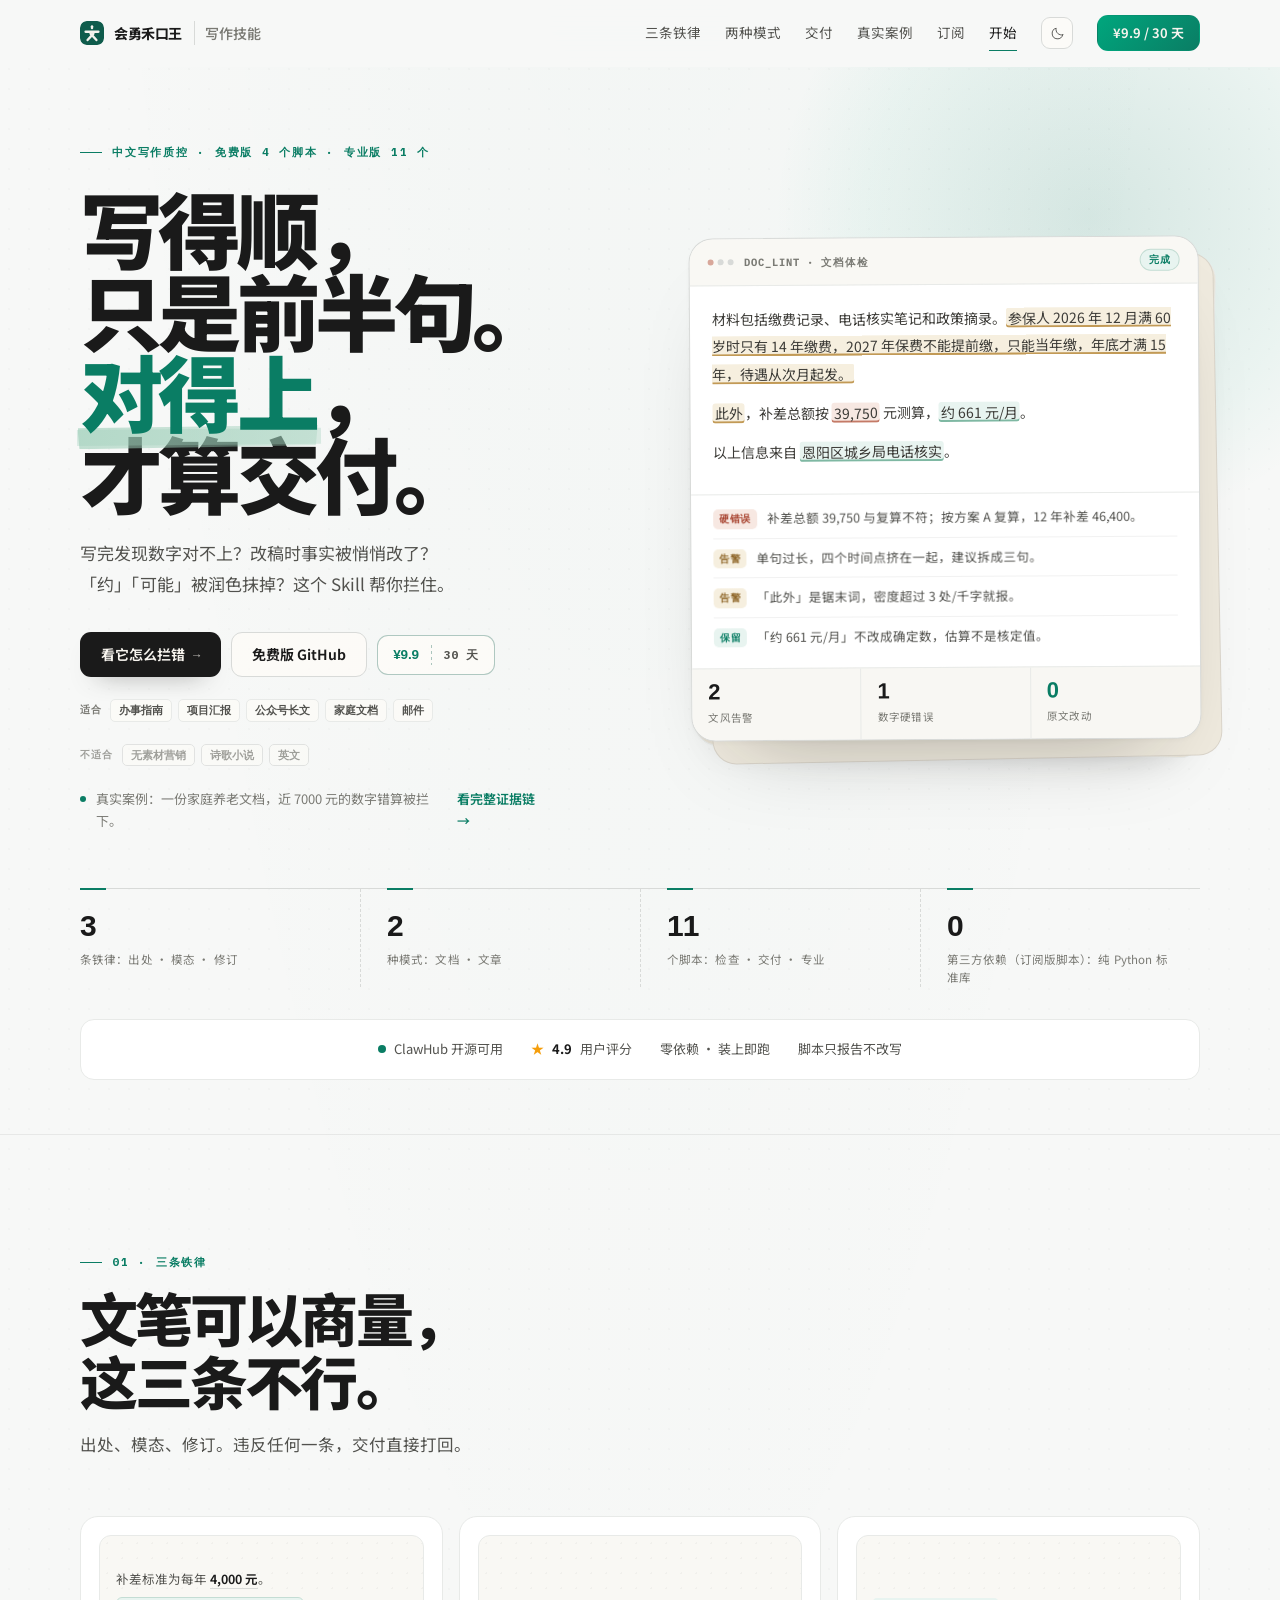
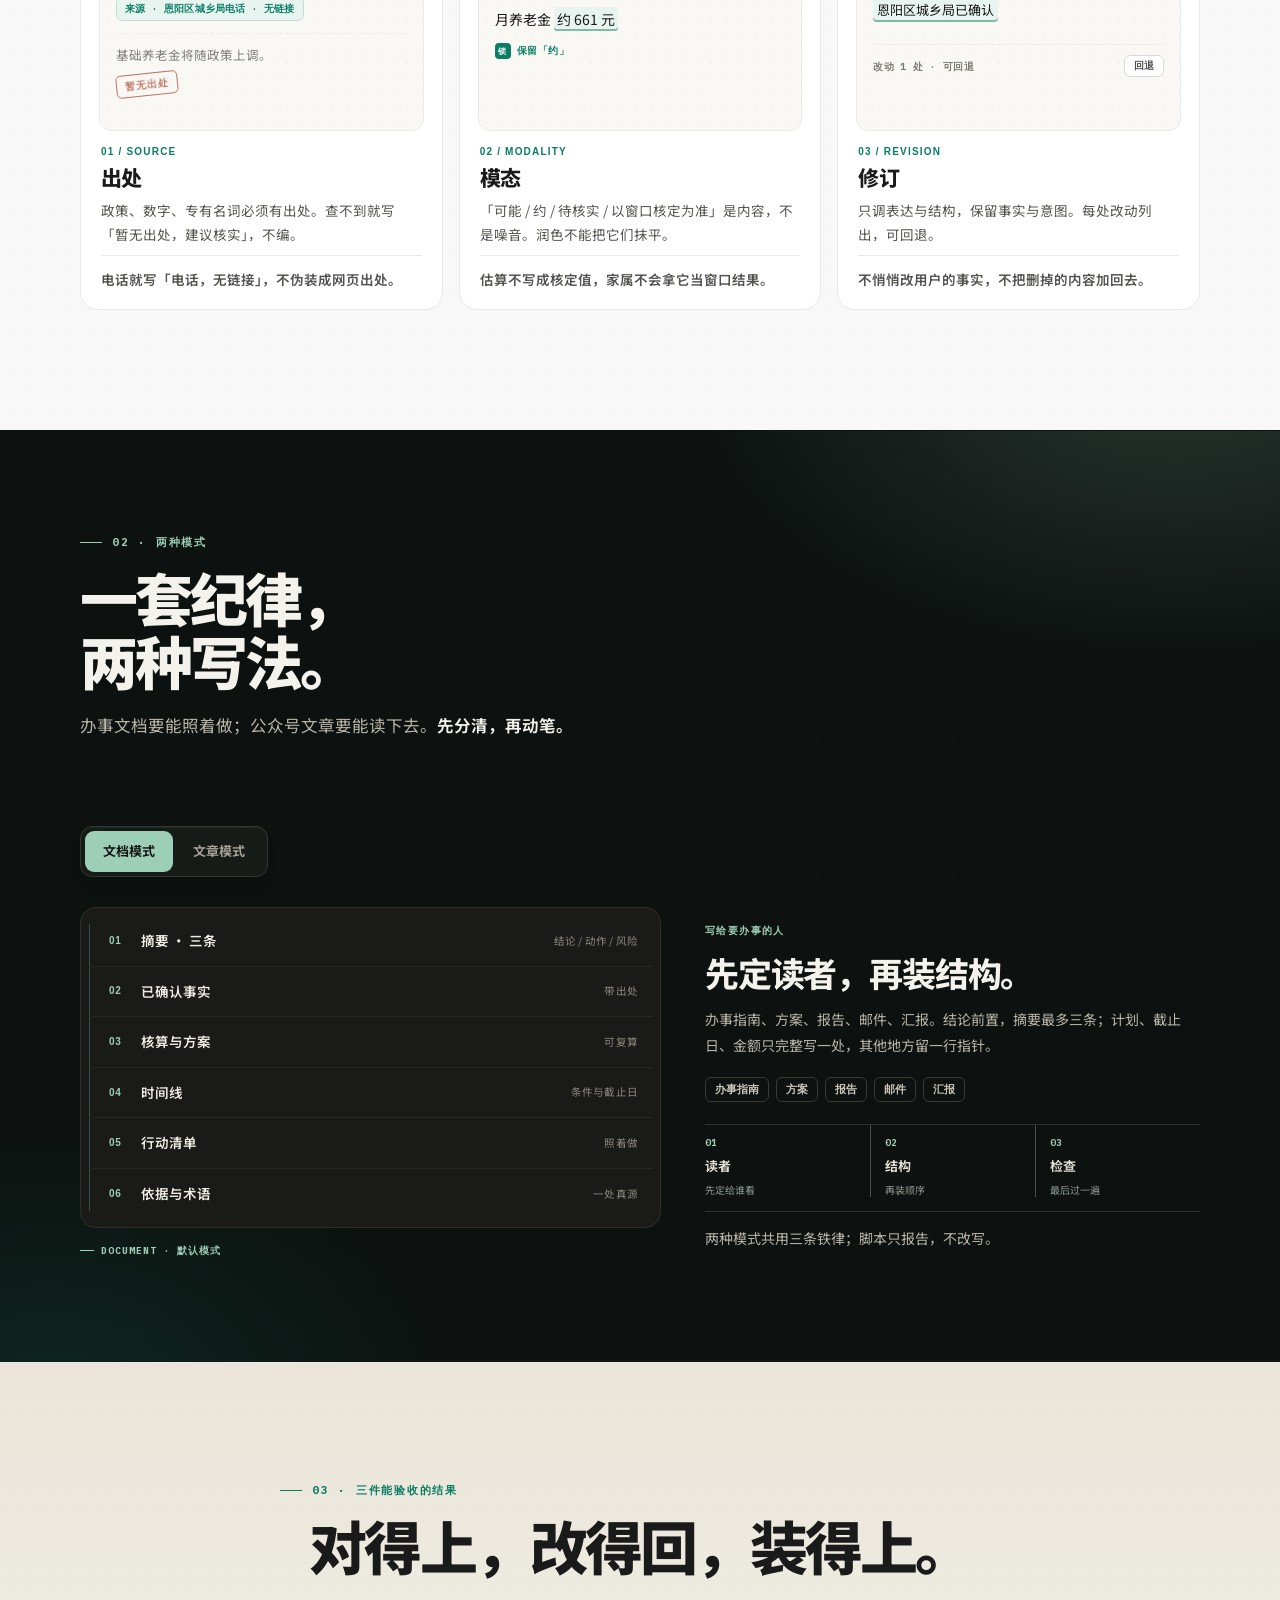
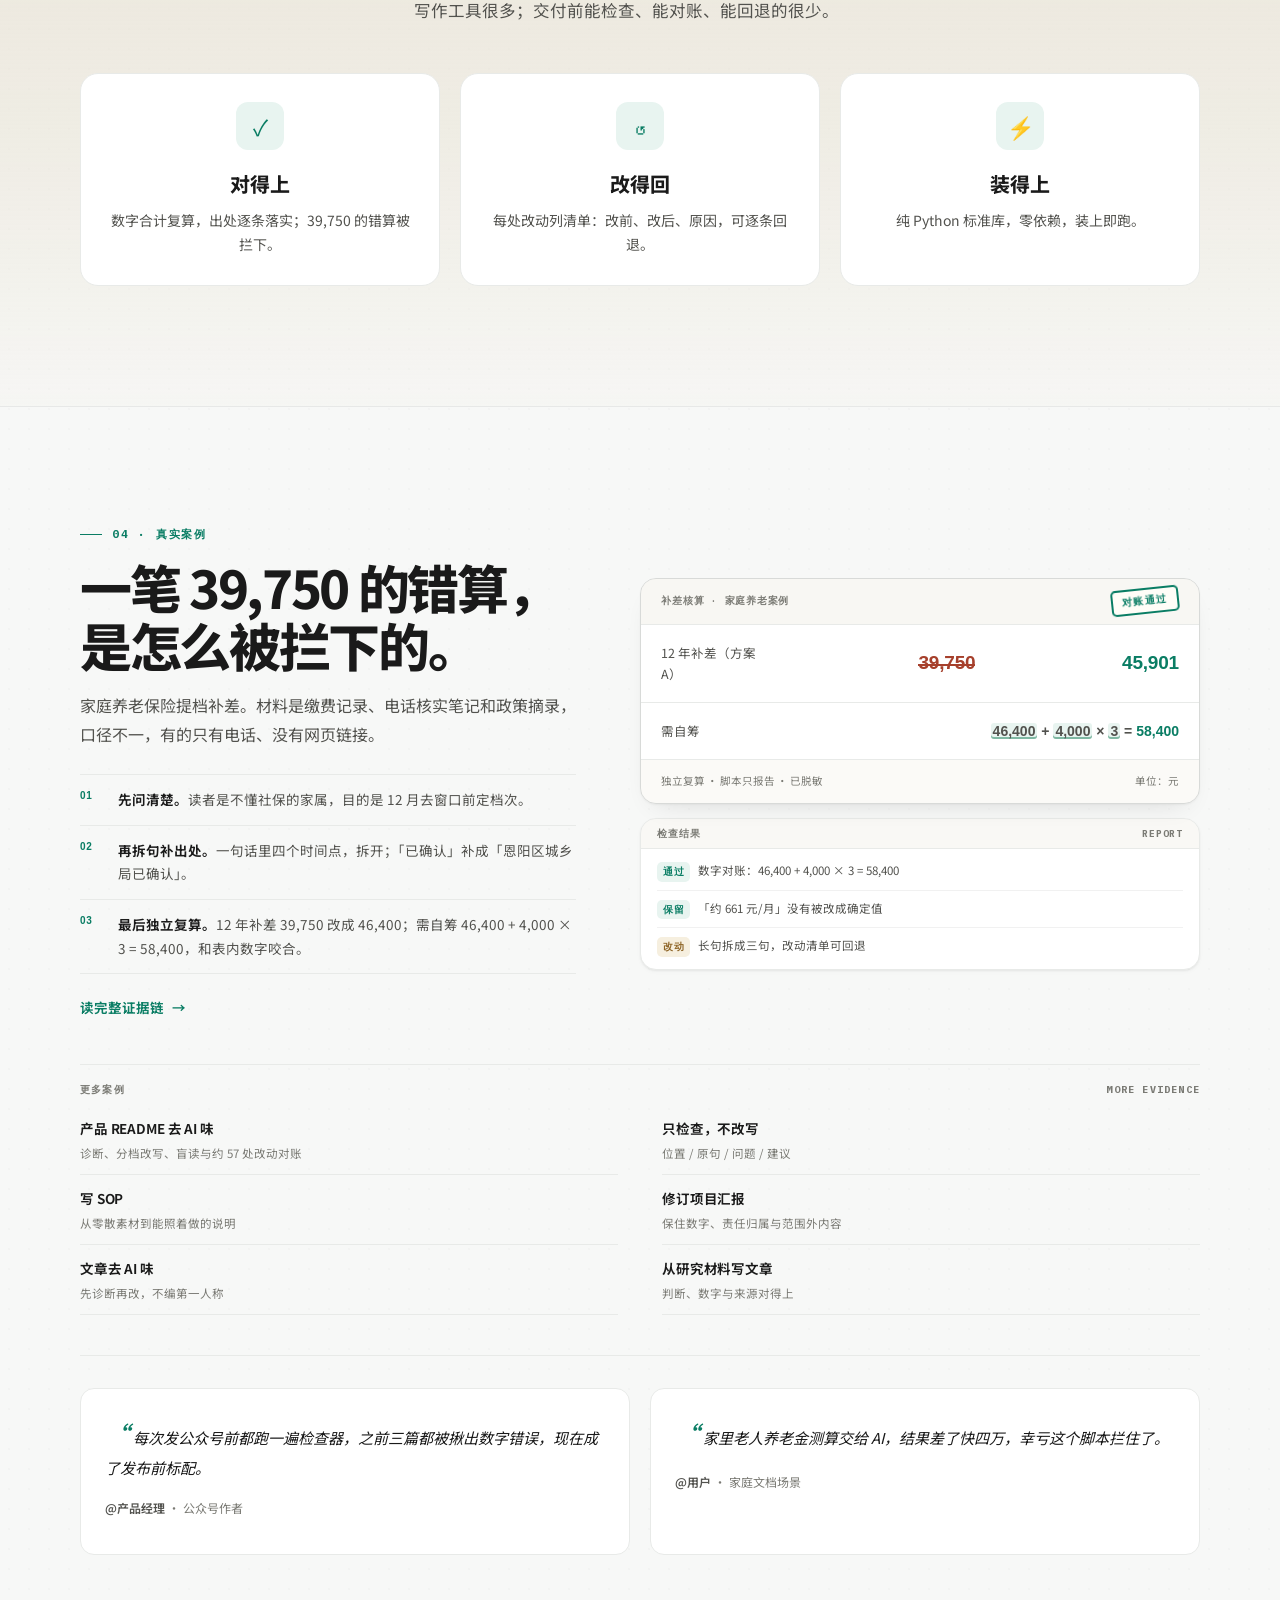
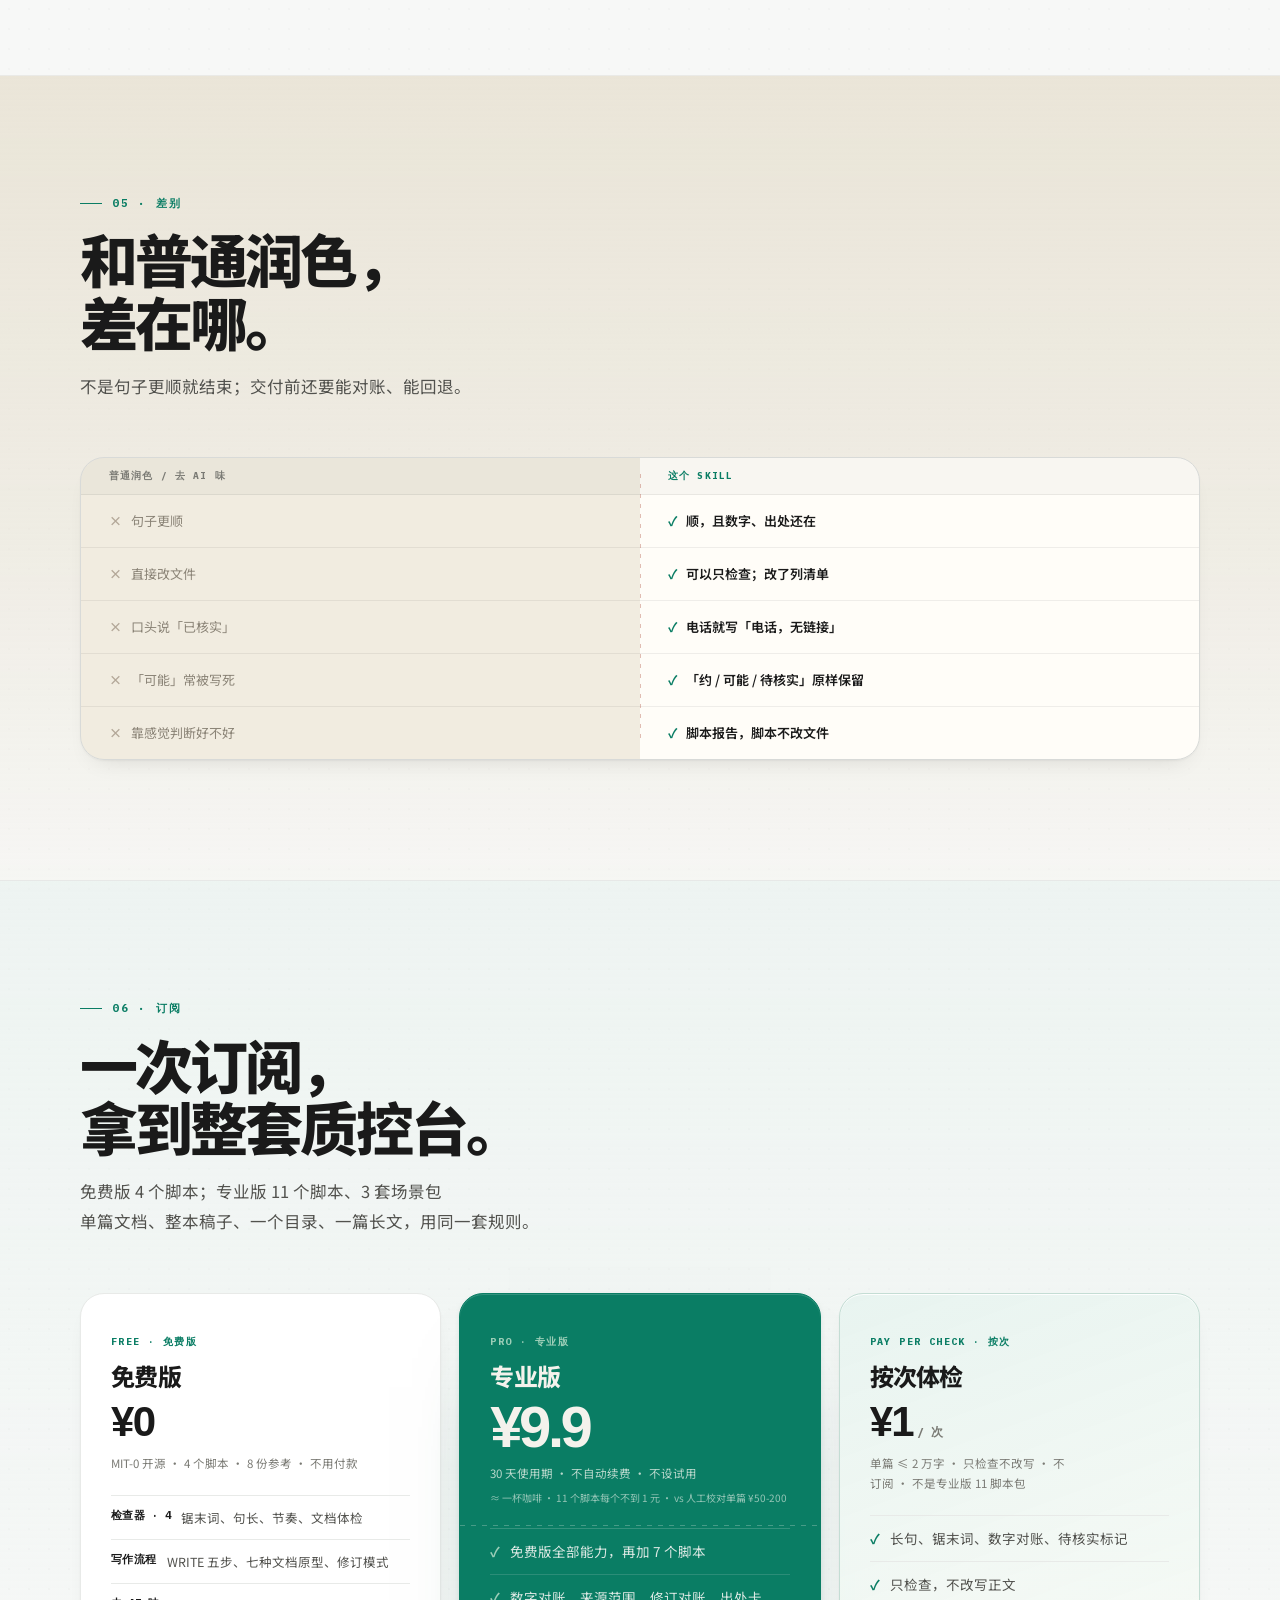
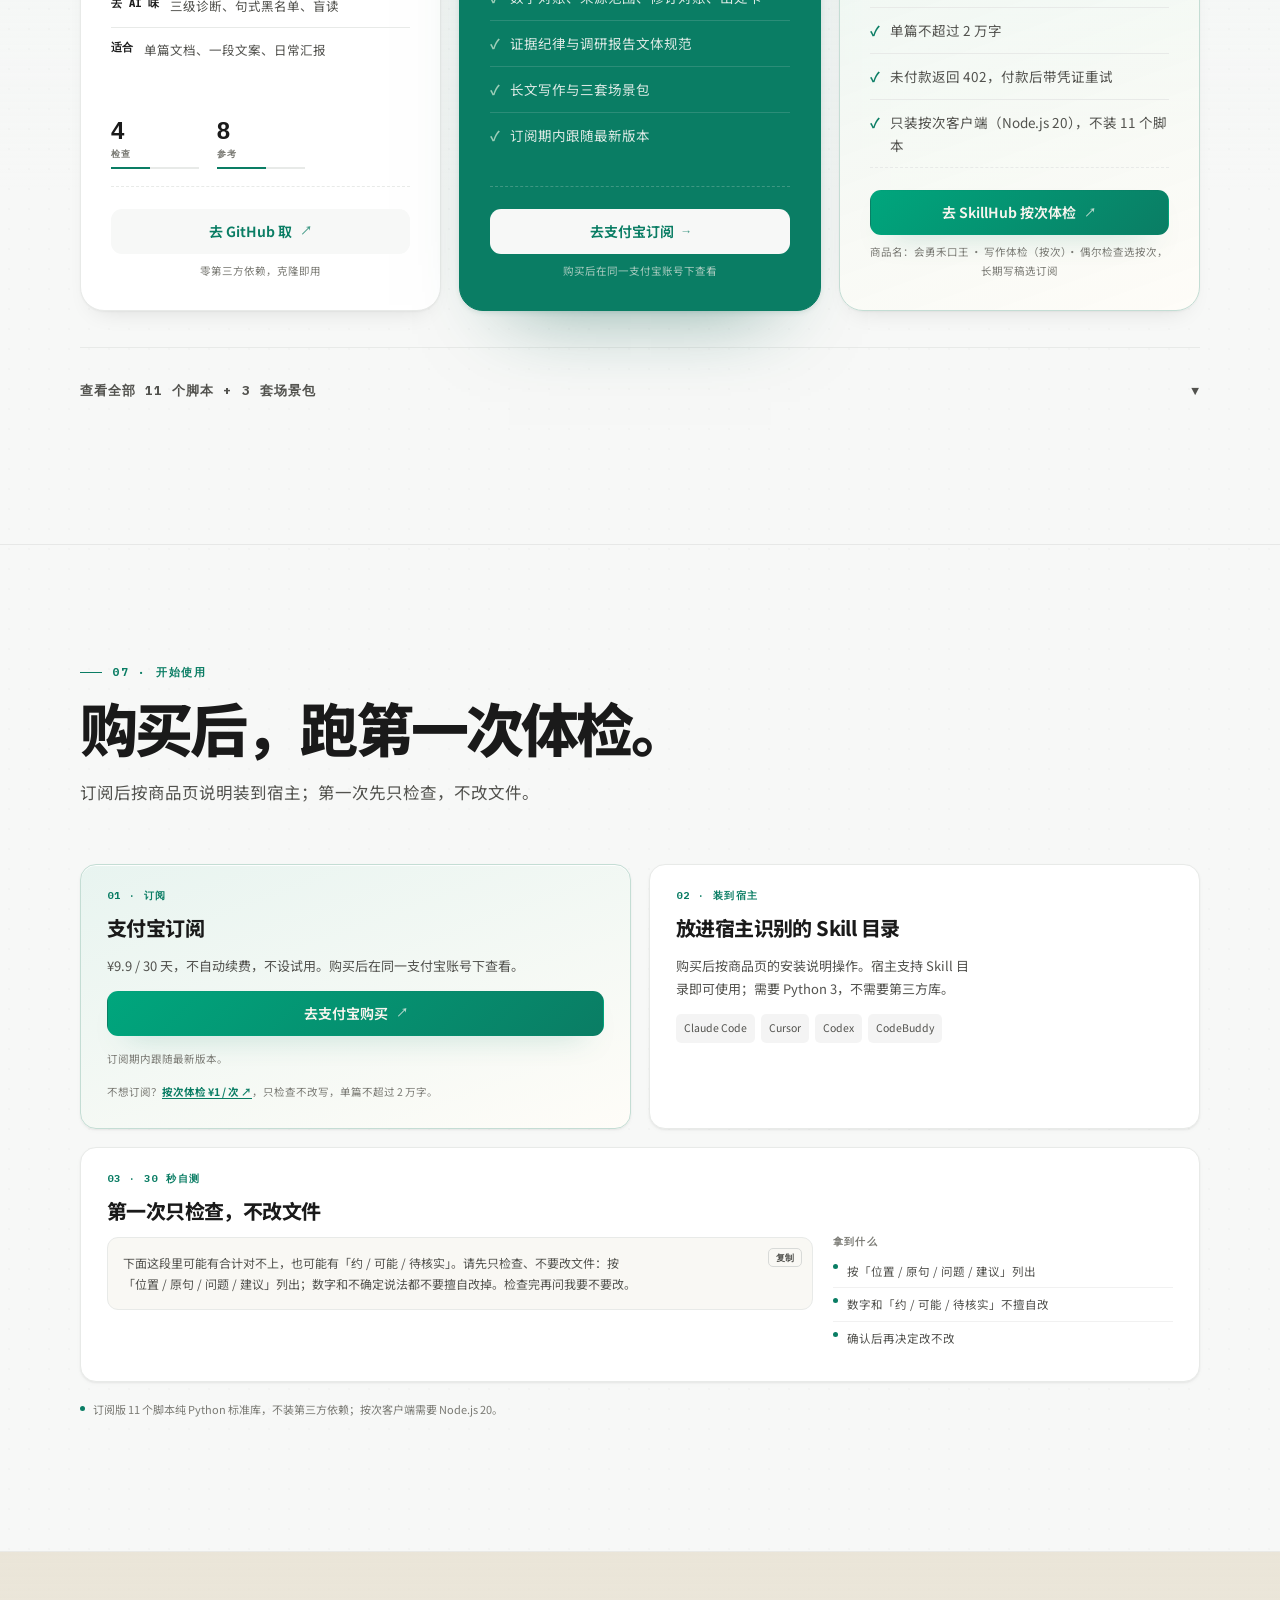
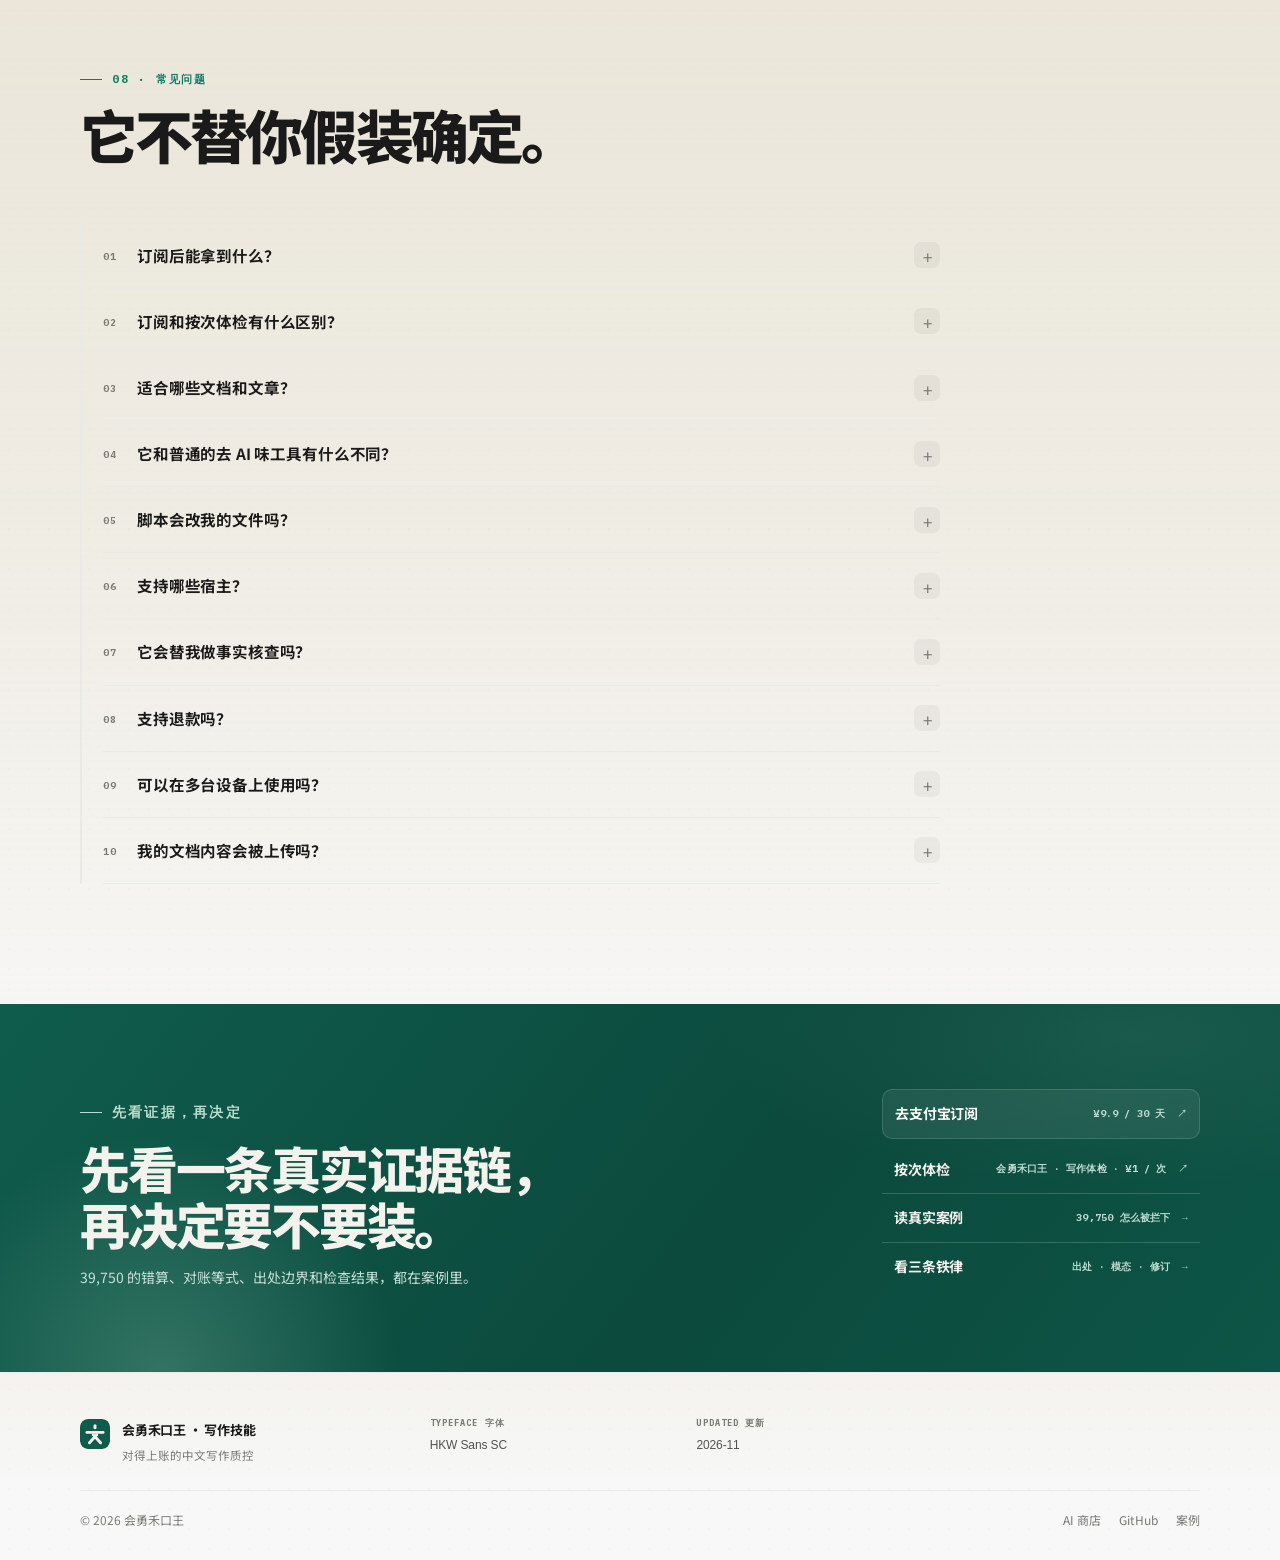
==== commit d1a95eba: "docs: SkillHub 按次体检 2.0.1 已上线 同步渠道口径与官网商品名；写作技能版本号不变。  Co-authored-by: Cursor <cursoragent@cursor.co" ====
--- a/docs/index.html
+++ b/docs/index.html
@@ -1229,7 +1229,7 @@
           </ul>
           <div class="plan-actions">
             <a class="btn btn-accent" href="https://skillhub.cn/skills/indiv-huiyonghkw/hekouwang-writer-skill" target="_blank" rel="noreferrer">去 SkillHub 按次体检 <span class="arrow">↗</span></a>
-            <span class="fine">偶尔检查选按次，长期写稿选订阅</span>
+            <span class="fine">商品名：会勇禾口王 · 写作体检（按次）· 偶尔检查选按次，长期写稿选订阅</span>
           </div>
         </article>
       </div>
@@ -1381,7 +1381,7 @@
         </a>
         <a class="closing-step" href="https://skillhub.cn/skills/indiv-huiyonghkw/hekouwang-writer-skill" target="_blank" rel="noreferrer">
           <b>按次体检</b>
-          <span>¥1 / 次 <i>↗</i></span>
+          <span>会勇禾口王 · 写作体检 · ¥1 / 次 <i>↗</i></span>
         </a>
         <a class="closing-step" href="cases/family-pension-case.html">
           <b>读真实案例</b>
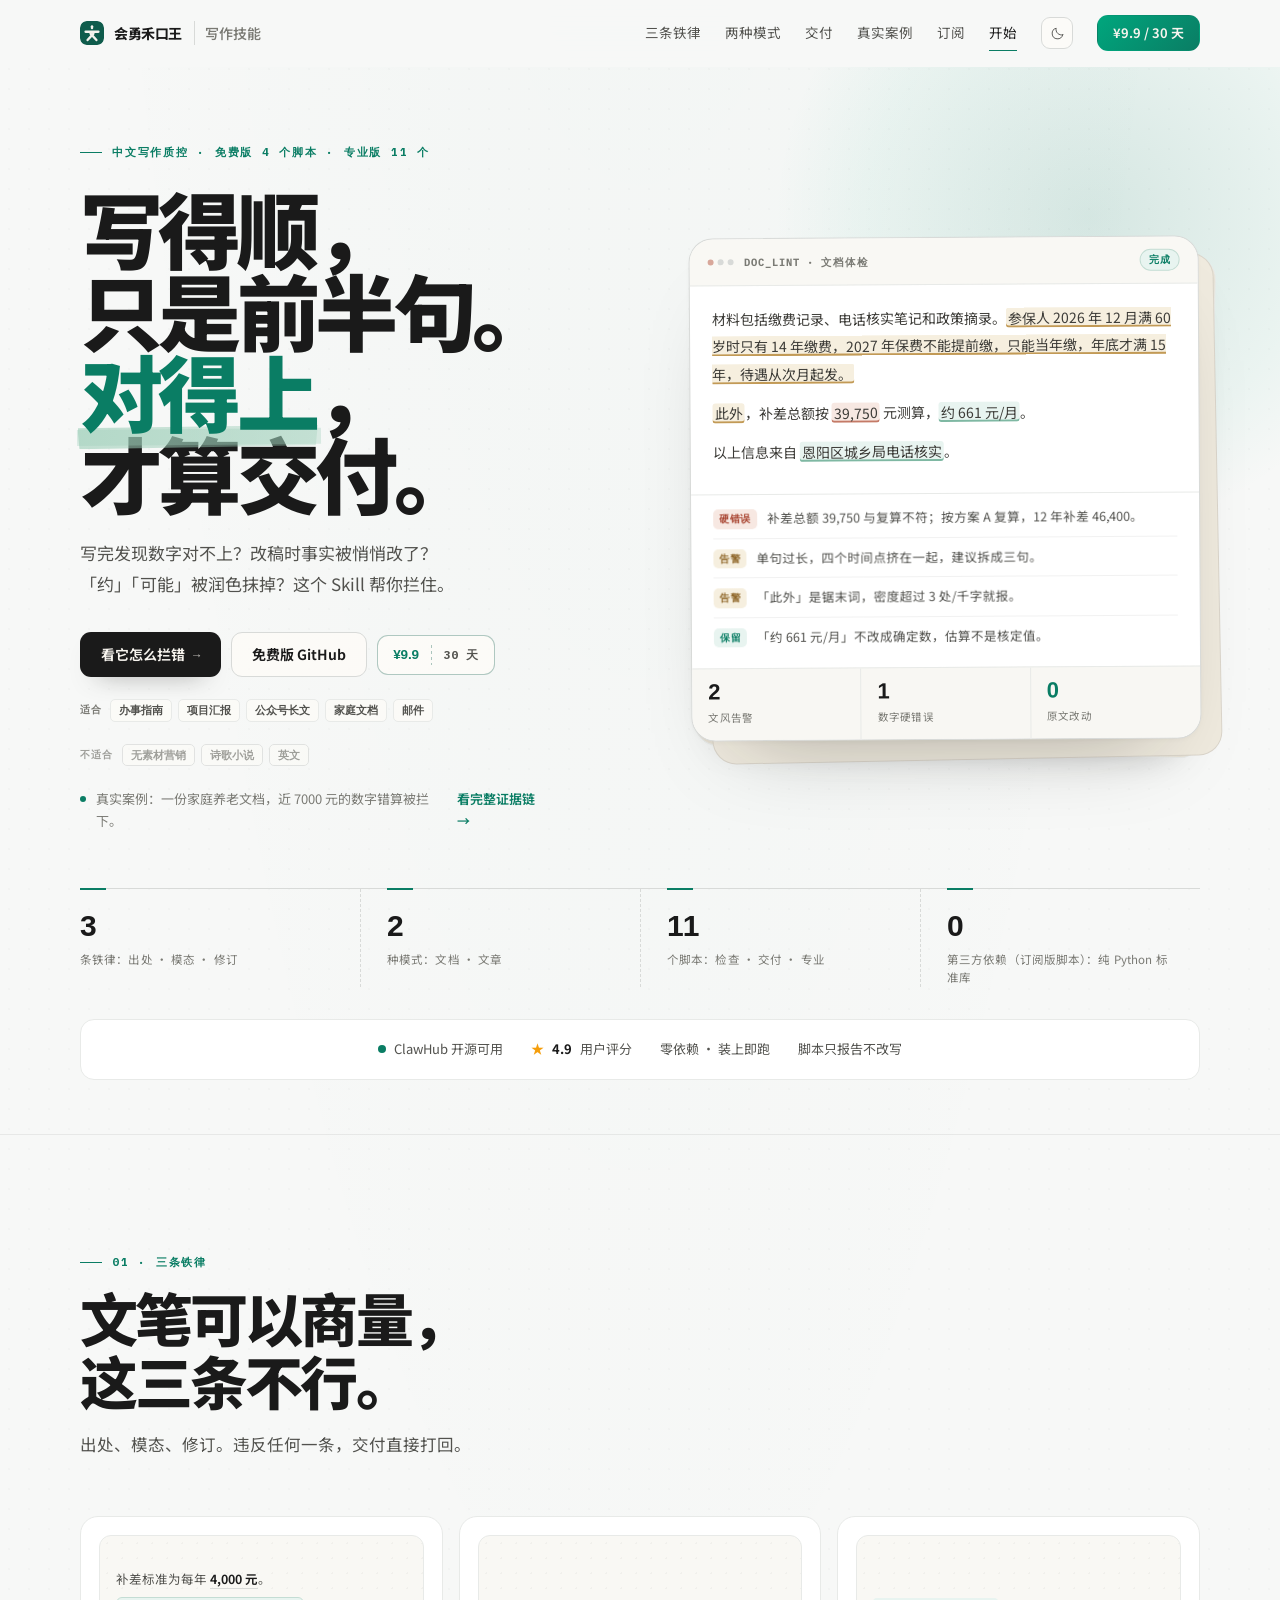
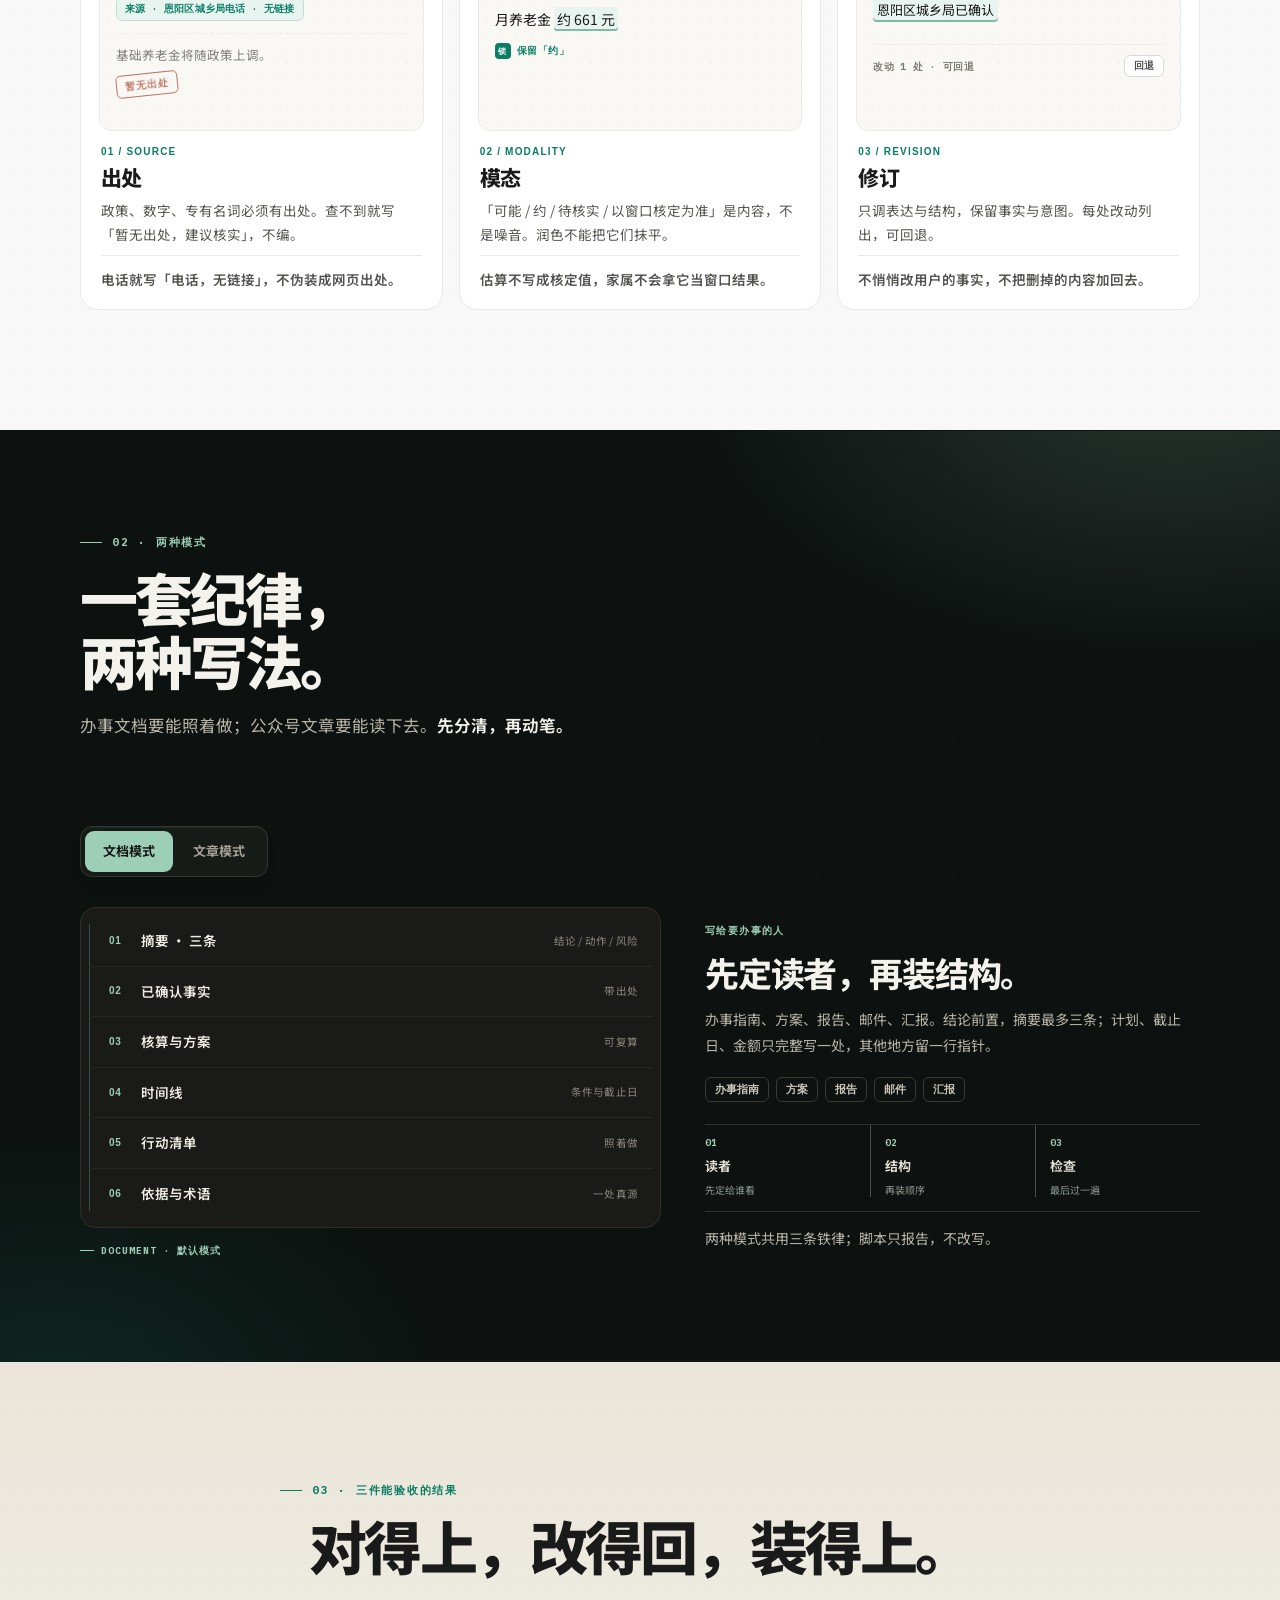
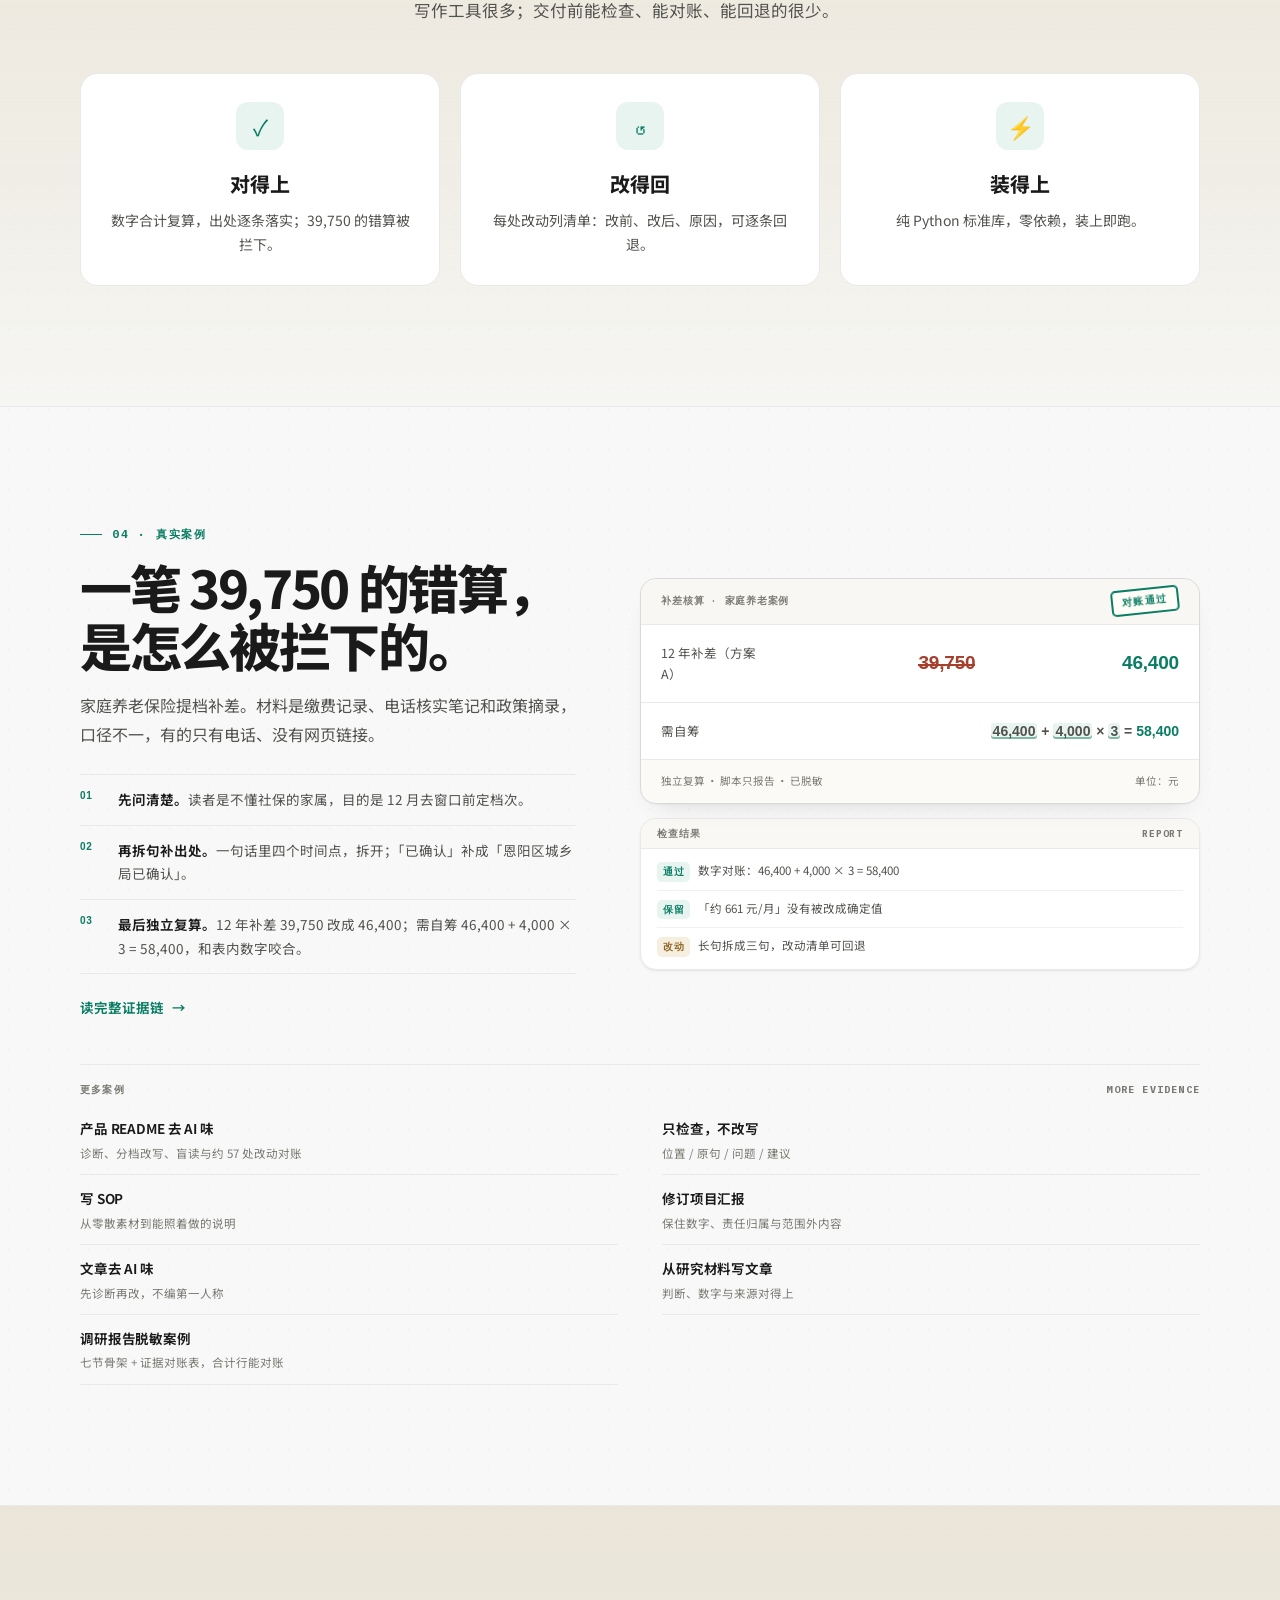
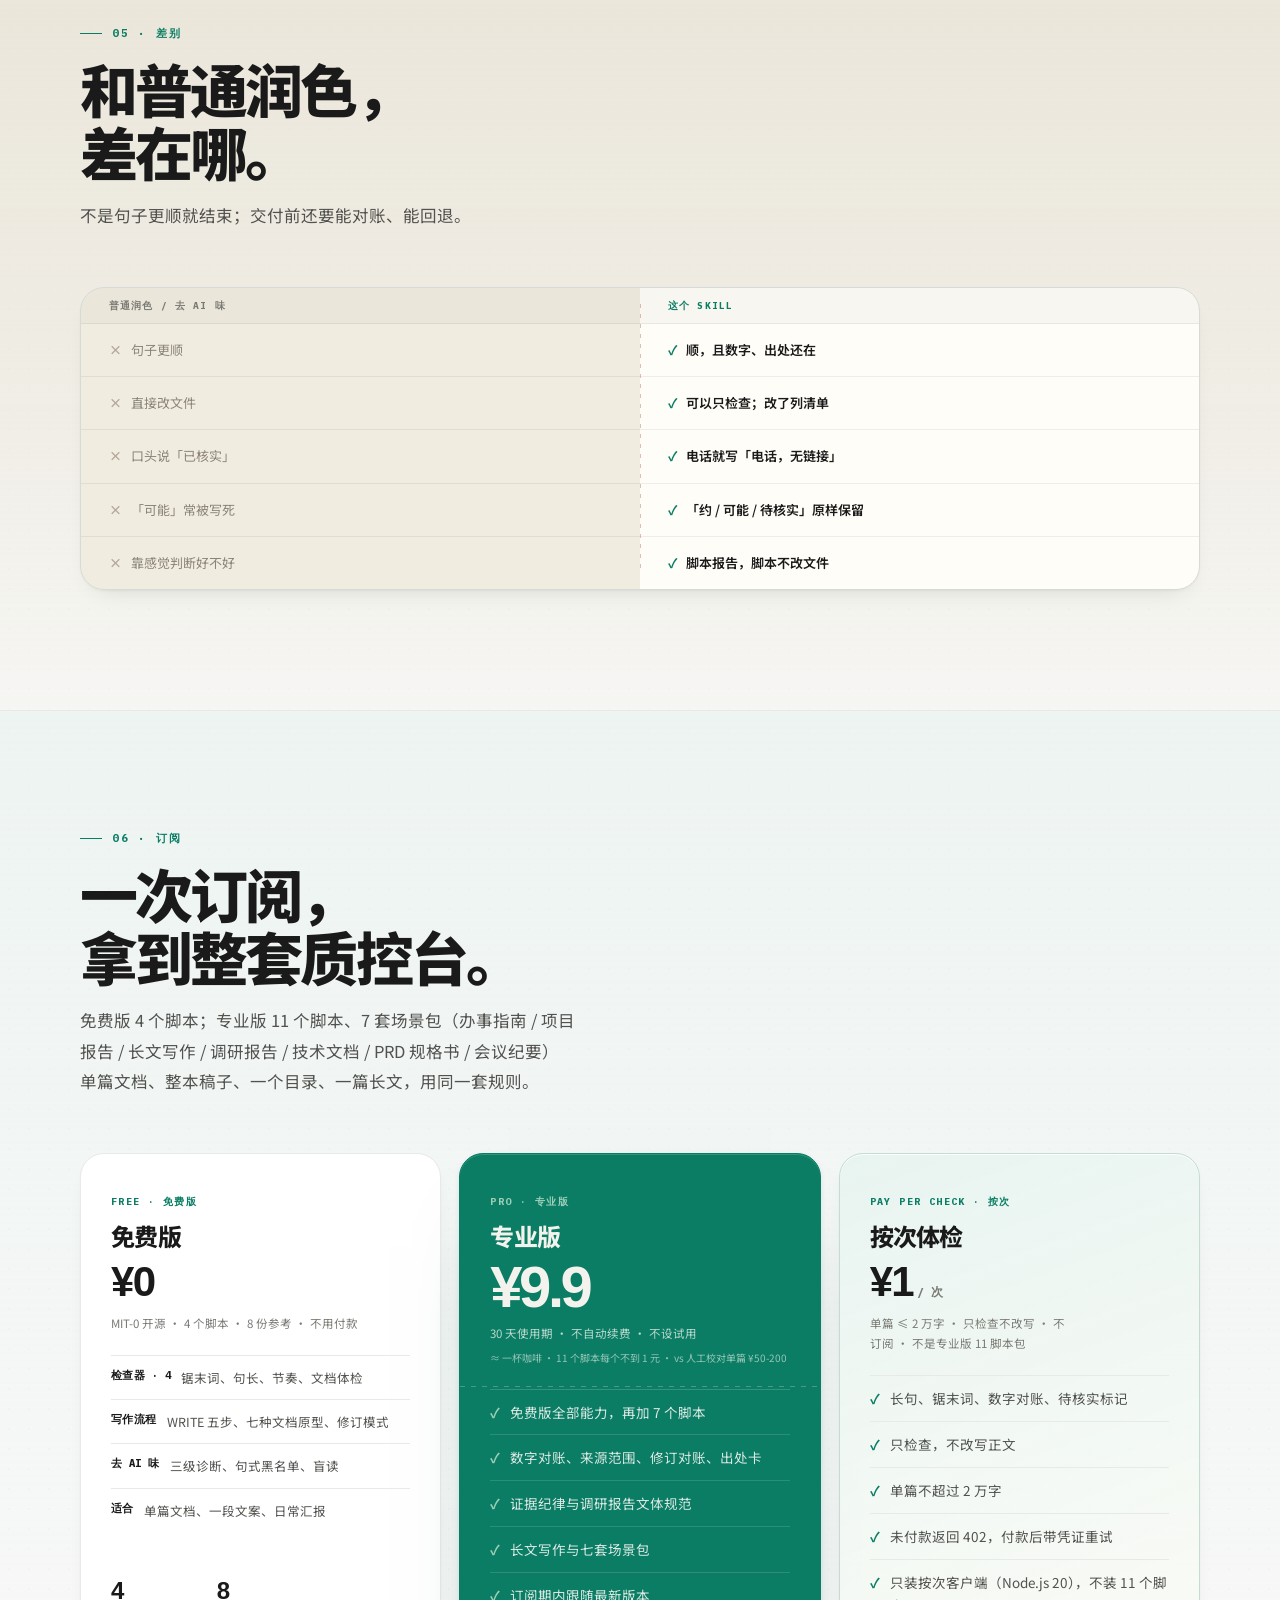
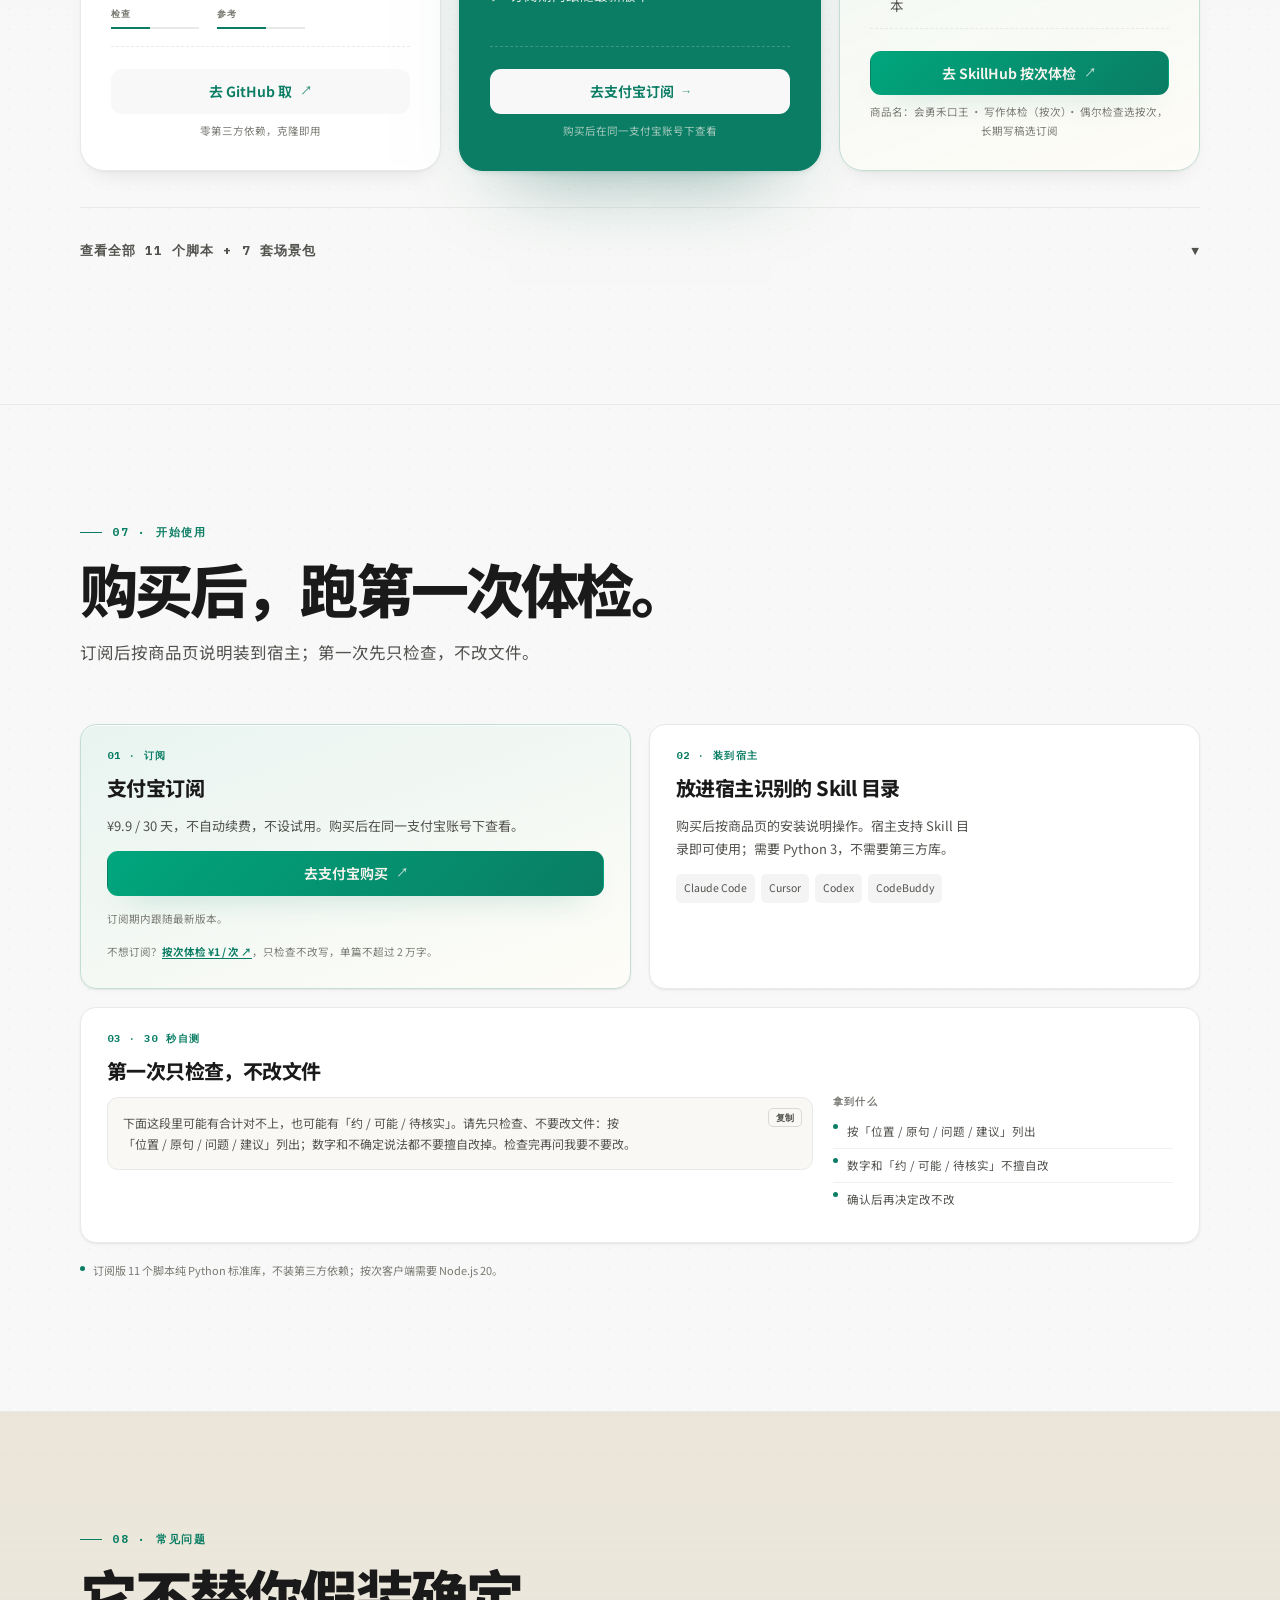
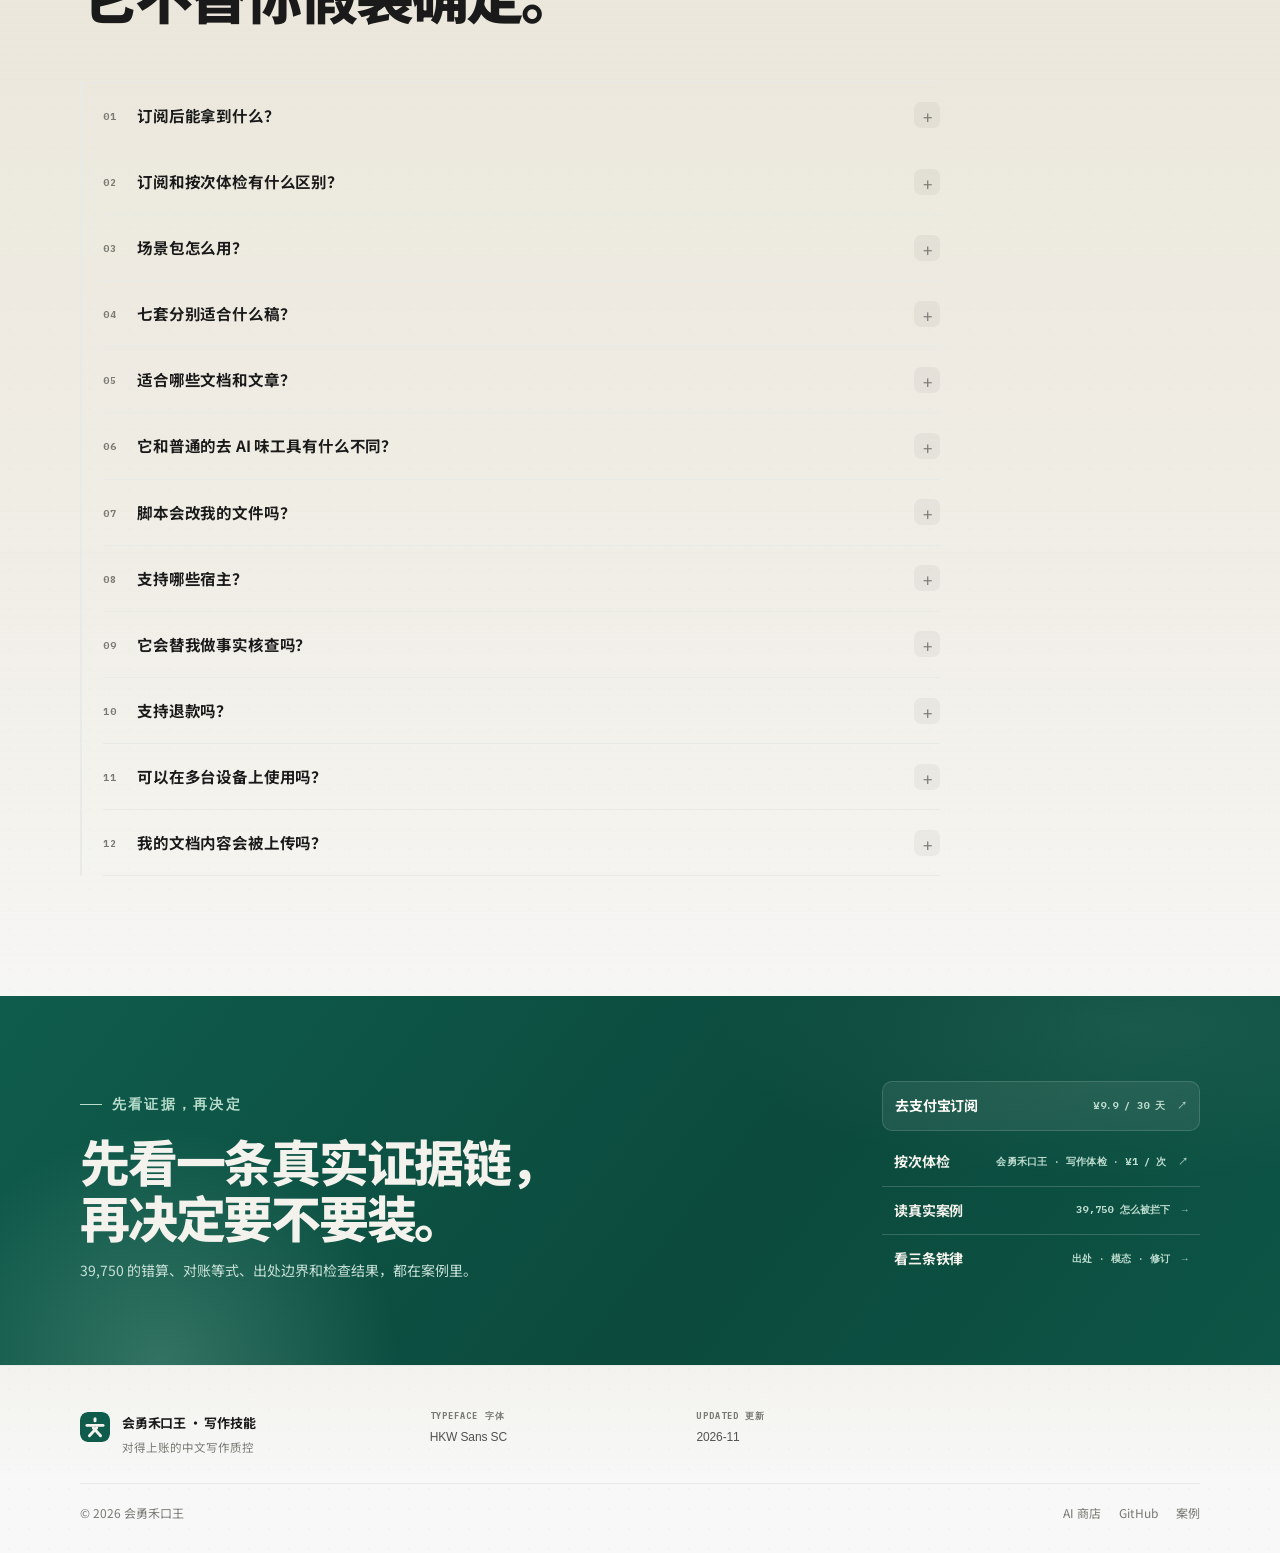
==== commit 974b53ba: "docs: 完成 v2.1.0 规划的文档与脚本更新 新增正式体例豁免规则、七套场景包、体检档模式与假靶心检测功能；更新各文档说明、构建脚本与发版检查工具，同步版本数量词与场景包信息。" ====
--- a/docs/index.html
+++ b/docs/index.html
@@ -4,7 +4,7 @@
 <meta charset="utf-8">
 <meta name="viewport" content="width=device-width, initial-scale=1">
 <script>(function(){try{var s=localStorage.getItem('hkw-theme');var d=s?s==='dark':matchMedia('(prefers-color-scheme: dark)').matches;document.documentElement.dataset.theme=d?'dark':'light';}catch(e){document.documentElement.dataset.theme='light';}})();</script>
-<meta name="description" content="会勇禾口王 · 写作技能：对得上账的中文写作质控。免费版 4 个检查器开源可用；专业版 11 个只报告不改写的脚本、证据纪律、文体规范与三套场景包，¥9.9 / 30 天订阅；也可按次体检，¥1 / 次。">
+<meta name="description" content="会勇禾口王 · 写作技能：对得上账的中文写作质控。免费版 4 个检查器开源可用；专业版 11 个只报告不改写的脚本、证据纪律、文体规范与七套场景包，¥9.9 / 30 天订阅；也可按次体检，¥1 / 次。">
 <link rel="icon" href="icon.svg?v=3" type="image/svg+xml">
 <link rel="apple-touch-icon" href="icon.svg?v=3">
 <link rel="stylesheet" href="tokens.css?v=7">
@@ -371,15 +371,6 @@
 .more-grid a b{font-size:13.5px;font-weight:650;letter-spacing:-.01em;transition:color .2s}
 .more-grid a span{font-size:11.5px;color:var(--faint);line-height:1.5}
 .more-grid a:hover b{color:var(--green)}
-
-/* ============ 用户推荐语 ============ */
-.testimonials{display:grid;grid-template-columns:repeat(2,1fr);gap:20px;margin-top:40px;padding-top:32px;border-top:1px solid var(--line)}
-.testimonial{background:var(--surface);border:1px solid var(--line);border-radius:14px;padding:24px}
-.testimonial-quote{margin:0 0 16px;font-size:15px;line-height:1.75;color:var(--ink);font-style:italic}
-.testimonial-quote::before{content:"\201C";color:var(--green);font-size:24px;font-weight:700;margin-right:4px}
-.testimonial-author{font-size:12px;color:var(--faint)}
-.testimonial-author strong{color:var(--muted);font-weight:600}
-@media(max-width:680px){.testimonials{grid-template-columns:1fr}}
 
 /* ============ 案例侧边 ============ */
 .case-side{display:flex;flex-direction:column;gap:14px;min-width:0}
@@ -1117,18 +1108,7 @@
           <a href="cases/revise-project-report.html"><b>修订项目汇报</b><span>保住数字、责任归属与范围外内容</span></a>
           <a href="cases/deai-rewrite.html"><b>文章去 AI 味</b><span>先诊断再改，不编第一人称</span></a>
           <a href="cases/article-from-research.html"><b>从研究材料写文章</b><span>判断、数字与来源对得上</span></a>
-        </div>
-      </div>
-
-      <!-- 用户推荐语 -->
-      <div class="testimonials reveal">
-        <div class="testimonial">
-          <p class="testimonial-quote">每次发公众号前都跑一遍检查器，之前三篇都被揪出数字错误，现在成了发布前标配。</p>
-          <p class="testimonial-author"><strong>@产品经理</strong> · 公众号作者</p>
-        </div>
-        <div class="testimonial">
-          <p class="testimonial-quote">家里老人养老金测算交给 AI，结果差了快四万，幸亏这个脚本拦住了。</p>
-          <p class="testimonial-author"><strong>@用户</strong> · 家庭文档场景</p>
+          <a href="cases/research-report-sample.html"><b>调研报告脱敏案例</b><span>七节骨架 + 证据对账表，合计行能对账</span></a>
         </div>
       </div>
     </div>
@@ -1159,7 +1139,7 @@
       <div class="section-head reveal">
         <p class="eyebrow">06 · 订阅</p>
         <h2>一次订阅，<br>拿到整套质控台。</h2>
-        <p class="sub">免费版 4 个脚本；专业版 11 个脚本、3 套场景包<br>单篇文档、整本稿子、<span class="nw">一个目录</span>、一篇长文，用同一套规则。</p>
+        <p class="sub">免费版 4 个脚本；专业版 11 个脚本、7 套场景包（办事指南 / 项目报告 / 长文写作 / 调研报告 / 技术文档 / PRD 规格书 / 会议纪要）<br>单篇文档、整本稿子、<span class="nw">一个目录</span>、一篇长文，用同一套规则。</p>
       </div>
 
       <div class="plan-grid">
@@ -1202,7 +1182,7 @@
             <li>免费版全部能力，再加 7 个脚本</li>
             <li>数字对账、来源范围、修订对账、出处卡</li>
             <li>证据纪律与调研报告文体规范</li>
-            <li>长文写作与三套场景包</li>
+            <li>长文写作与七套场景包</li>
             <li>订阅期内跟随最新版本</li>
           </ul>
           <div class="plan-actions">
@@ -1236,7 +1216,7 @@
 
       <div class="toolbench reveal" id="tools" style="--d:.16s">
         <button class="toolbench-toggle" type="button" aria-expanded="false">
-          <span>查看全部 11 个脚本 + 3 套场景包</span>
+          <span>查看全部 11 个脚本 + 7 套场景包</span>
           <span class="arrow">▼</span>
         </button>
         <div class="toolbench-content">
@@ -1254,8 +1234,8 @@
               <span class="chip">number_ledger 数字台账</span><span class="chip">目录批量体检</span><span class="chip">术语表草稿</span>
             </div>
             <div class="tool-group">
-              <h4><svg class="tool-ico" viewBox="0 0 16 16" aria-hidden="true"><path d="M2.6 4.6h4l1.2 1.5h5.6v7H2.6z"/><path d="M2.6 4.6V3.2h4.2l1.1 1.4"/></svg>场景包 · 3</h4>
-              <span class="chip">政务办事指南</span><span class="chip">项目汇报</span><span class="chip">公众号长文</span>
+              <h4><svg class="tool-ico" viewBox="0 0 16 16" aria-hidden="true"><path d="M2.6 4.6h4l1.2 1.5h5.6v7H2.6z"/><path d="M2.6 4.6V3.2h4.2l1.1 1.4"/></svg>场景包 · 7</h4>
+              <span class="chip">办事指南 · 办事材料</span><span class="chip">项目报告 · 汇报周报</span><span class="chip">长文写作 · 公众号长文</span><span class="chip">调研报告 · 竞品选型</span><span class="chip">技术文档 · README / ADR</span><span class="chip">PRD 规格书 · 需求验收</span><span class="chip">会议纪要 · 行动项</span>
             </div>
             <p class="tool-note">11 个脚本全部随订阅提供，只报告，不改写你的文件。</p>
           </div>
@@ -1324,11 +1304,19 @@
       <div class="faq-wrap reveal">
         <div class="faq-item">
           <button class="faq-q" type="button" aria-expanded="false"><span>订阅后能拿到什么？</span><span class="faq-plus" aria-hidden="true">+</span></button>
-          <div class="faq-a"><div><p>11 个脚本：6 个检查器、2 个交付工具、3 个专业工具；另有 3 套场景包、两种模式与三条铁律。30 天内使用，跟随最新版本；到期后手动续订，不自动扣款。</p></div></div>
+          <div class="faq-a"><div><p>11 个脚本：6 个检查器、2 个交付工具、3 个专业工具；另有 7 套场景包、两种模式与三条铁律。30 天内使用，跟随最新版本；到期后手动续订，不自动扣款。</p></div></div>
         </div>
         <div class="faq-item">
           <button class="faq-q" type="button" aria-expanded="false"><span>订阅和按次体检有什么区别？</span><span class="faq-plus" aria-hidden="true">+</span></button>
-          <div class="faq-a"><div><p>订阅 ¥9.9 / 30 天，拿整套 11 个脚本、3 套场景包，可以改稿、数字对账、写长文和批量体检；按次 ¥1 / 次，只把一段正文交给远端做体检，只检查不改写，单篇不超过 2 万字。按次体检是独立的远端检查服务，不是专业版 11 脚本包。偶尔检查选按次，长期写稿选订阅。</p></div></div>
+          <div class="faq-a"><div><p>订阅 ¥9.9 / 30 天，拿整套 11 个脚本、7 套场景包，可以改稿、数字对账、写长文和批量体检；按次 ¥1 / 次，只把一段正文交给远端做体检，只检查不改写，单篇不超过 2 万字。按次体检是独立的远端检查服务，不是专业版 11 脚本包。偶尔检查选按次，长期写稿选订阅。</p></div></div>
+        </div>
+        <div class="faq-item">
+          <button class="faq-q" type="button" aria-expanded="false"><span>场景包怎么用？</span><span class="faq-plus" aria-hidden="true">+</span></button>
+          <div class="faq-a"><div><p>场景包是交稿检查清单和脚本清单，不是模板生成器。按主场景选一套，照清单逐项核；命中多套时再叠加相关项。脚本只报告，不改写你的文件。</p></div></div>
+        </div>
+        <div class="faq-item">
+          <button class="faq-q" type="button" aria-expanded="false"><span>七套分别适合什么稿？</span><span class="faq-plus" aria-hidden="true">+</span></button>
+          <div class="faq-a"><div><p>办事指南：办事材料、政策、家庭文档；项目报告：汇报、周报、进度；长文写作：公众号、头条、长文章；调研报告：竞品调研、技术选型、市场分析；技术文档：README、How-to、API Reference、ADR；PRD 规格书：产品需求、功能规格、验收口径；会议纪要：行动项、决议、待核实分层。</p></div></div>
         </div>
         <div class="faq-item">
           <button class="faq-q" type="button" aria-expanded="false"><span>适合哪些文档和文章？</span><span class="faq-plus" aria-hidden="true">+</span></button>
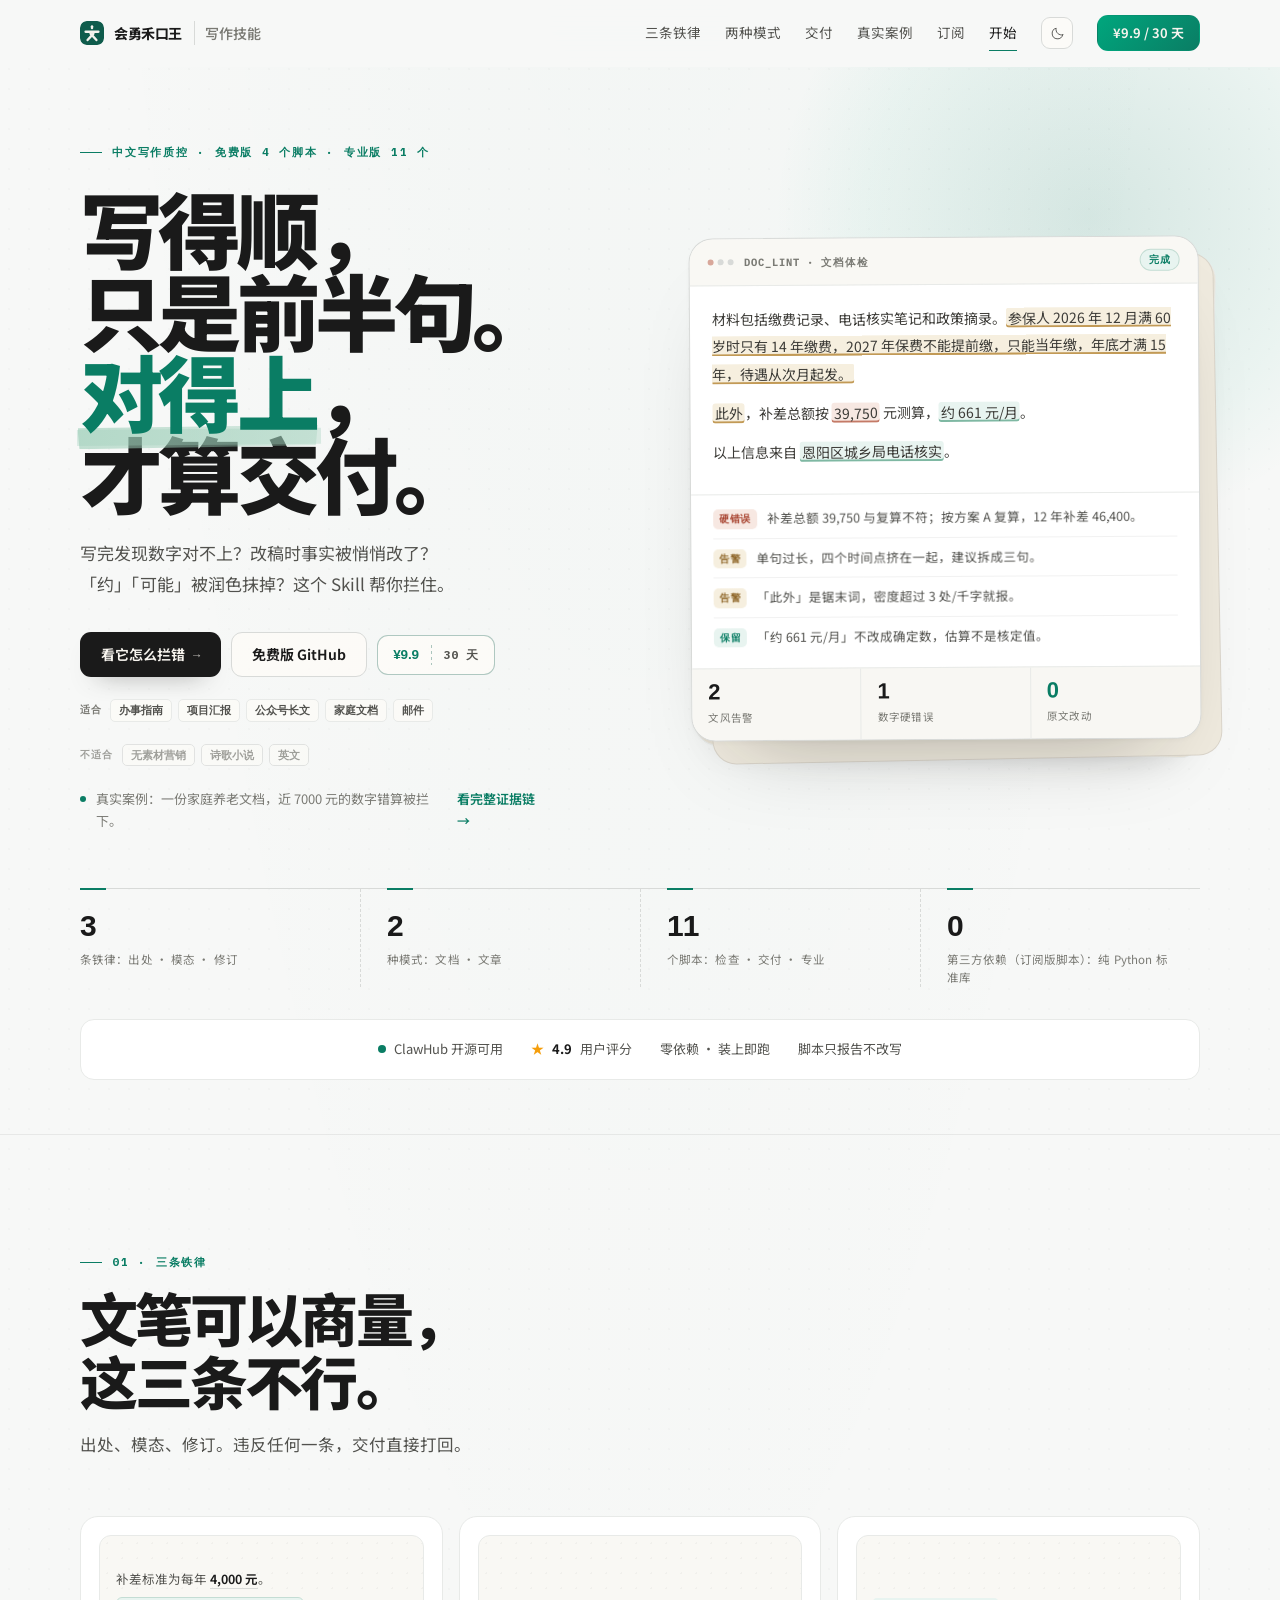
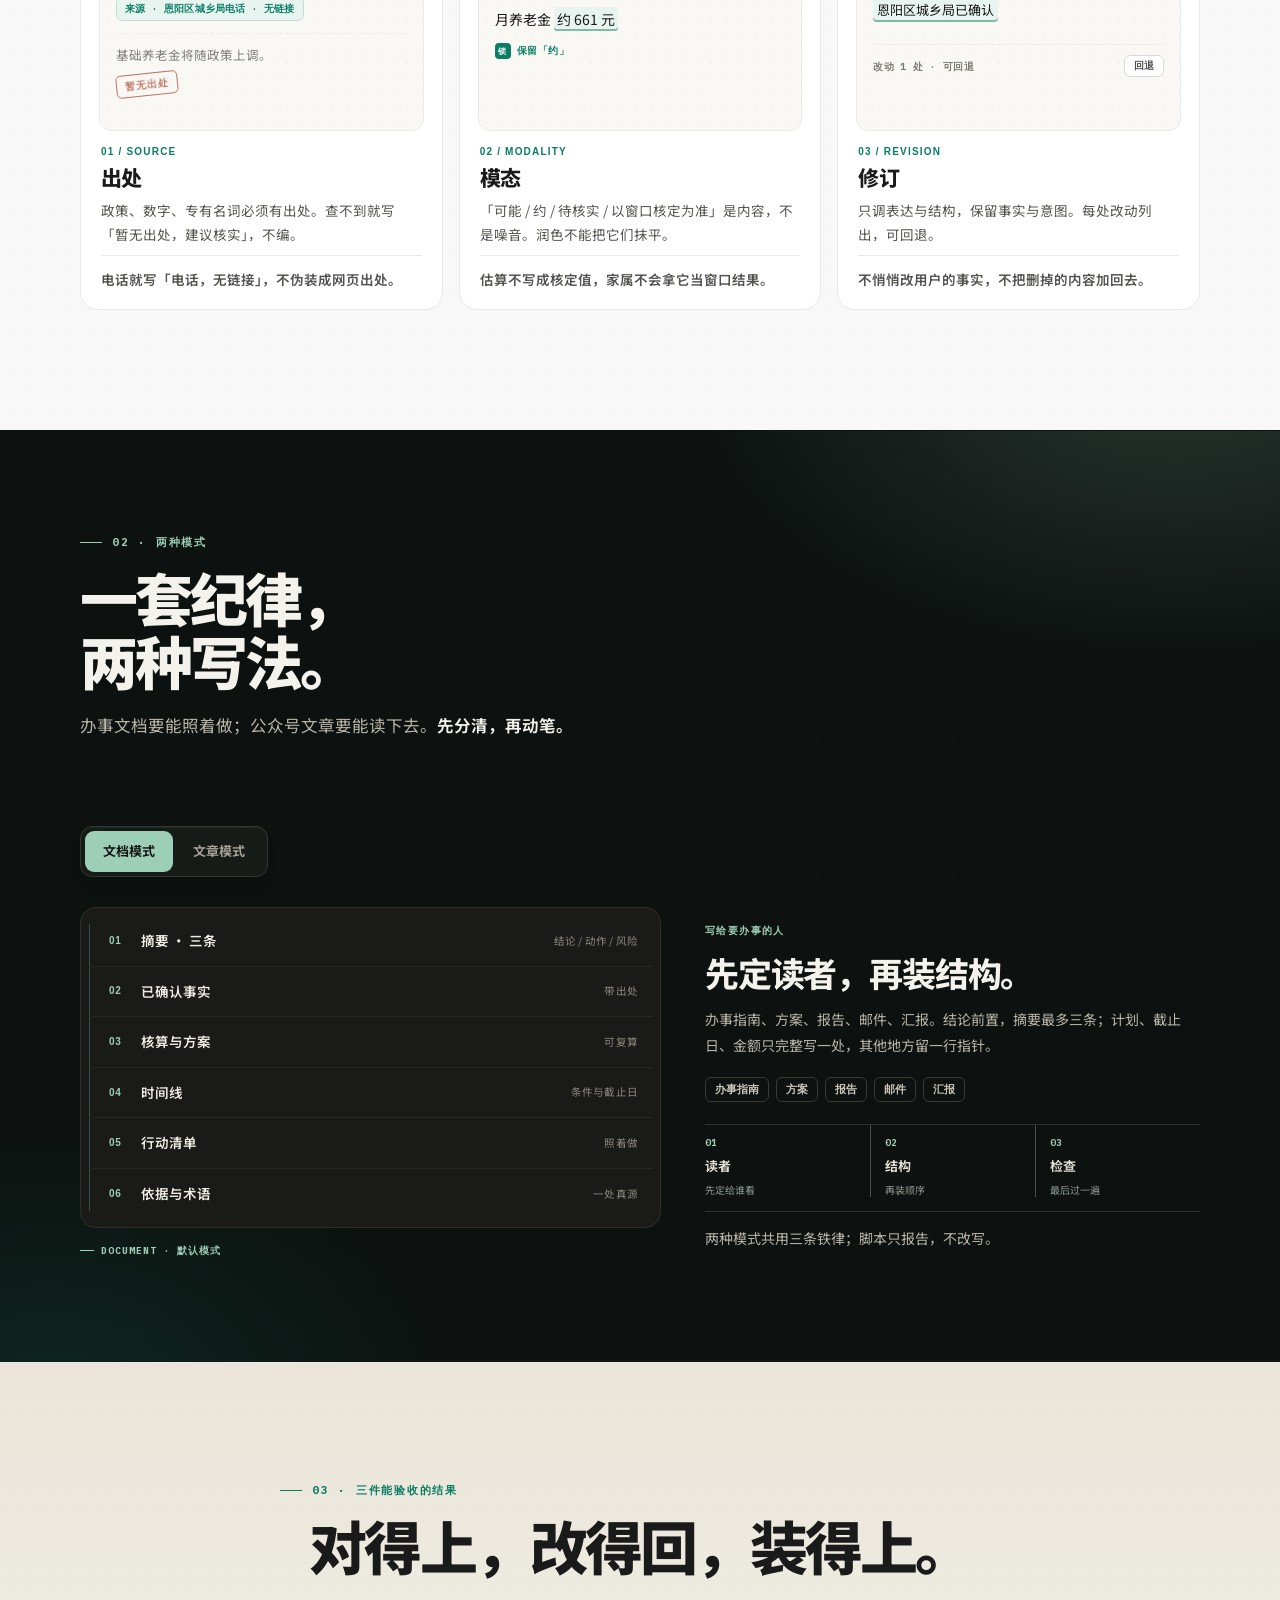
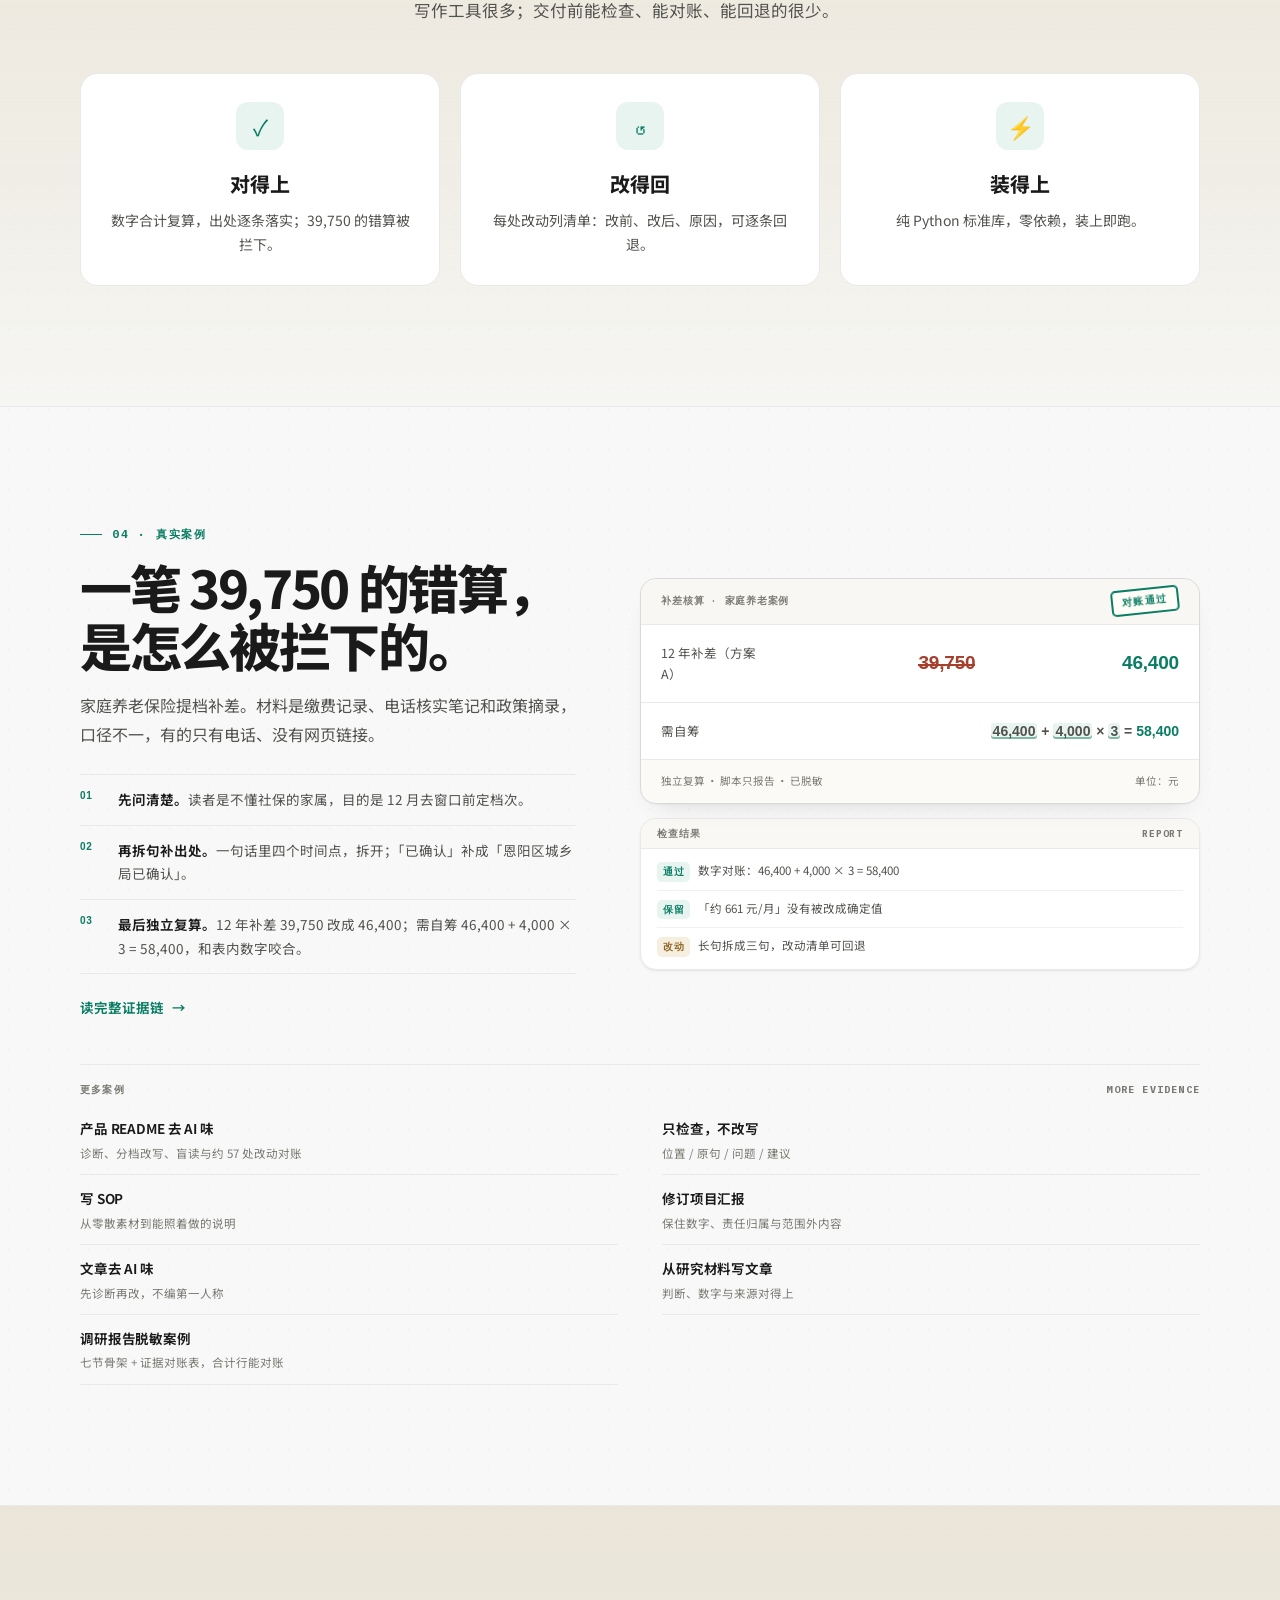
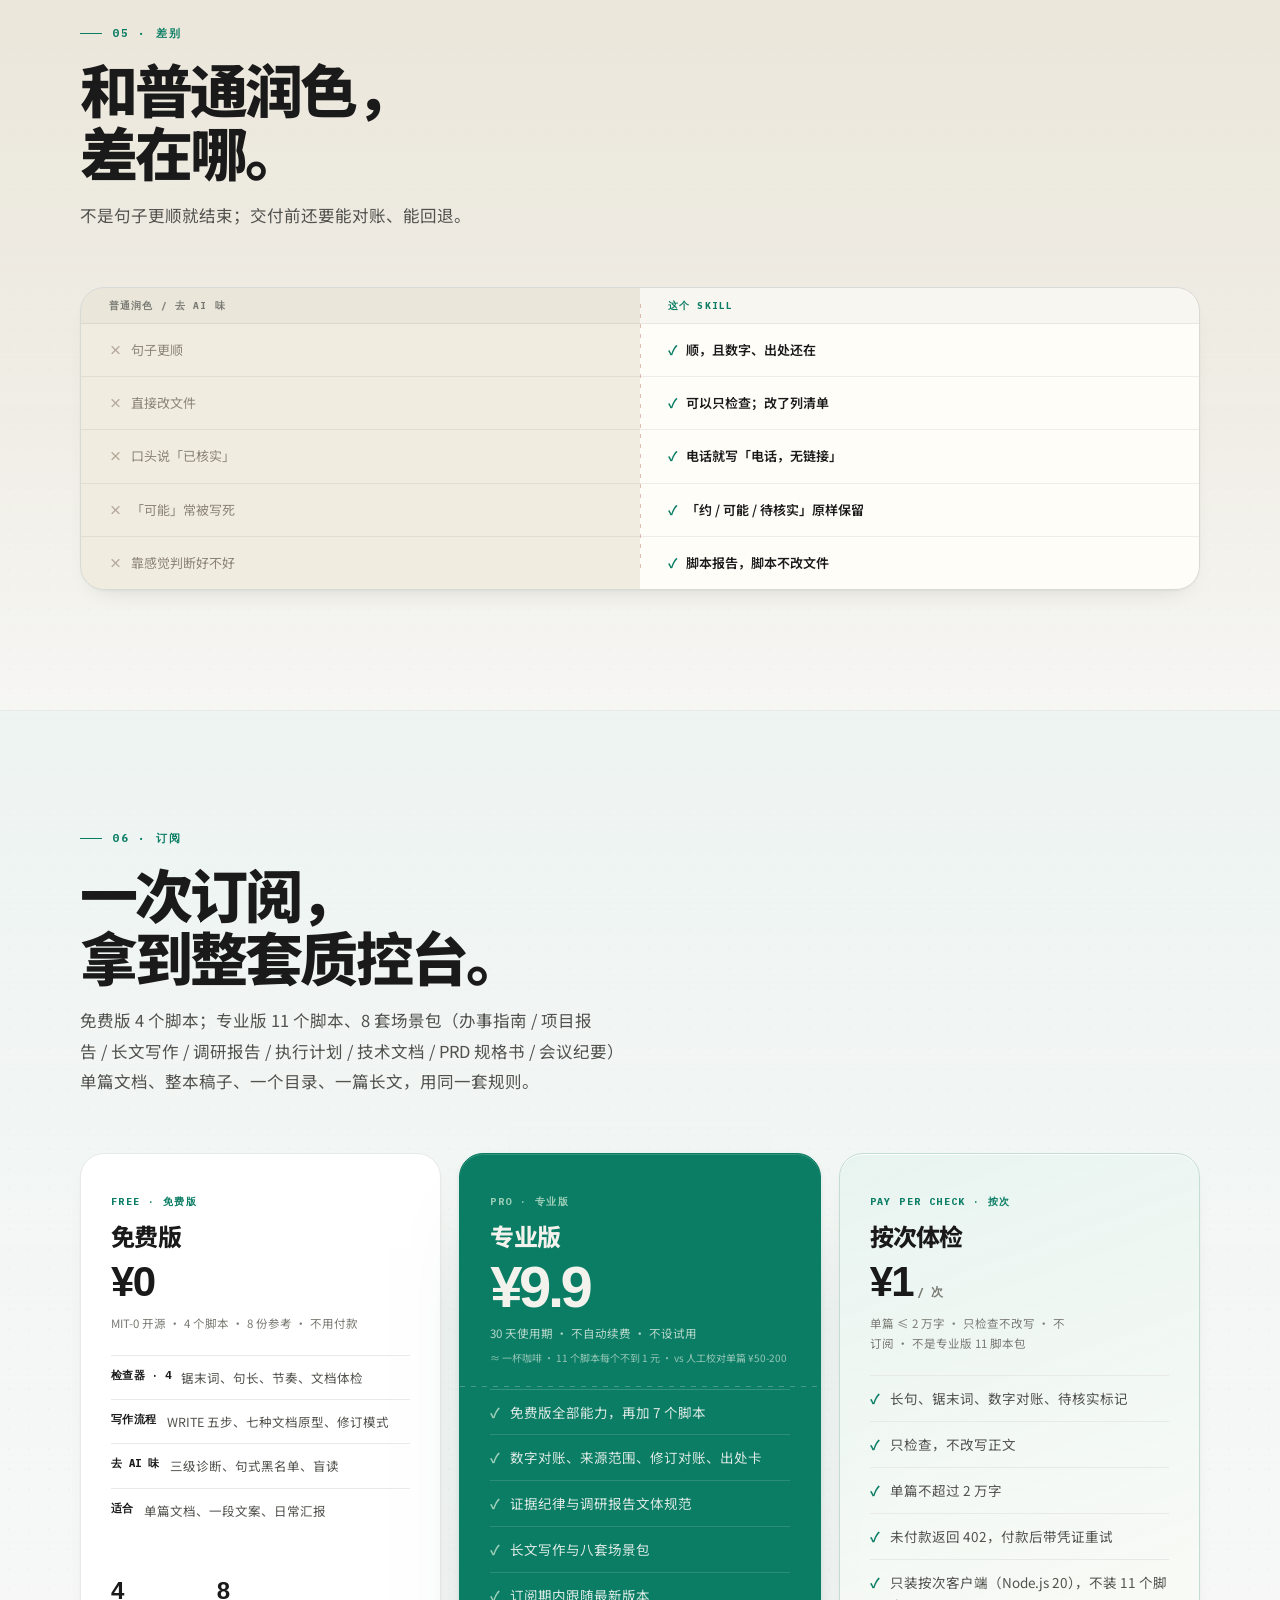
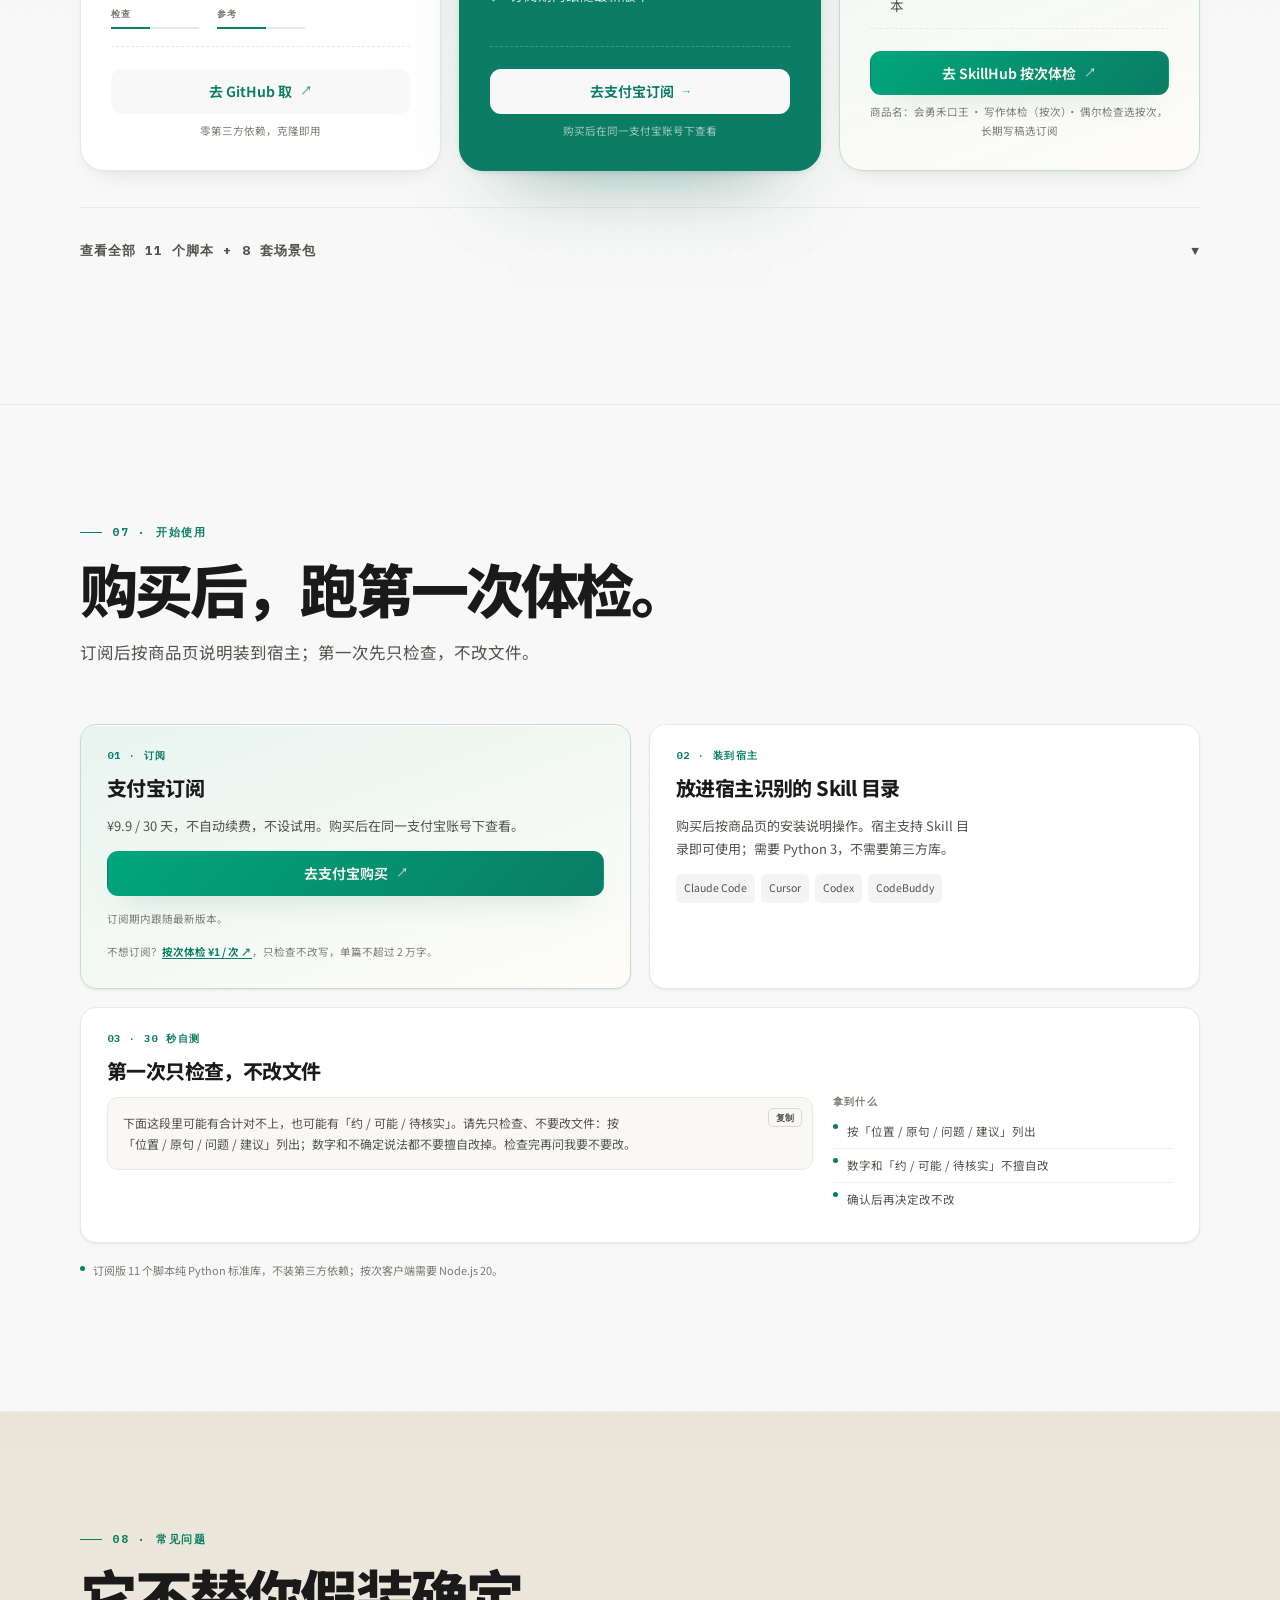
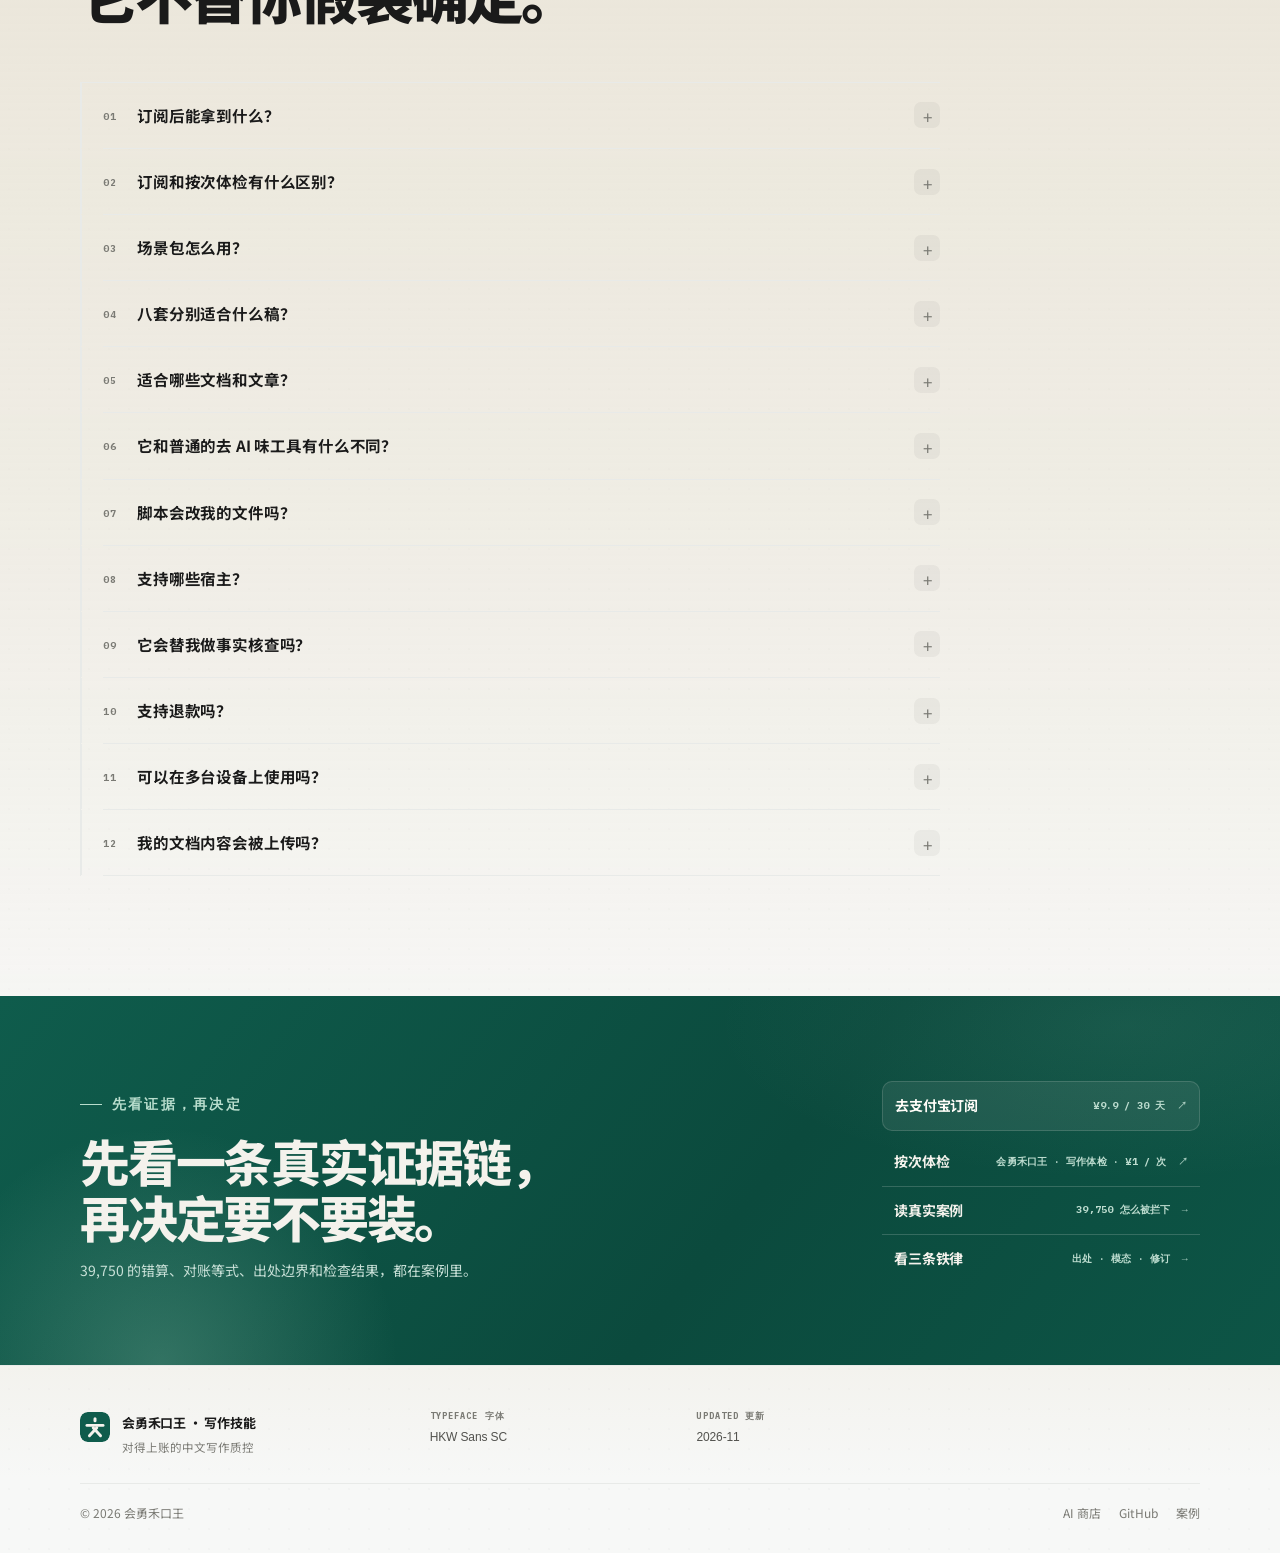
==== commit a1f76c89: "release: 2.2.0 扫读闸门与保真三闸、执行计划包（8 套场景包 / 21 参考） - write-flow：扫读三问、阅读硬伤表、保真三闸、先业务后实现；方案原型收窄回通用骨架 - 场景包" ====
--- a/docs/index.html
+++ b/docs/index.html
@@ -4,7 +4,7 @@
 <meta charset="utf-8">
 <meta name="viewport" content="width=device-width, initial-scale=1">
 <script>(function(){try{var s=localStorage.getItem('hkw-theme');var d=s?s==='dark':matchMedia('(prefers-color-scheme: dark)').matches;document.documentElement.dataset.theme=d?'dark':'light';}catch(e){document.documentElement.dataset.theme='light';}})();</script>
-<meta name="description" content="会勇禾口王 · 写作技能：对得上账的中文写作质控。免费版 4 个检查器开源可用；专业版 11 个只报告不改写的脚本、证据纪律、文体规范与七套场景包，¥9.9 / 30 天订阅；也可按次体检，¥1 / 次。">
+<meta name="description" content="会勇禾口王 · 写作技能：对得上账的中文写作质控。免费版 4 个检查器开源可用；专业版 11 个只报告不改写的脚本、证据纪律、文体规范与八套场景包，¥9.9 / 30 天订阅；也可按次体检，¥1 / 次。">
 <link rel="icon" href="icon.svg?v=3" type="image/svg+xml">
 <link rel="apple-touch-icon" href="icon.svg?v=3">
 <link rel="stylesheet" href="tokens.css?v=7">
@@ -1139,7 +1139,7 @@
       <div class="section-head reveal">
         <p class="eyebrow">06 · 订阅</p>
         <h2>一次订阅，<br>拿到整套质控台。</h2>
-        <p class="sub">免费版 4 个脚本；专业版 11 个脚本、7 套场景包（办事指南 / 项目报告 / 长文写作 / 调研报告 / 技术文档 / PRD 规格书 / 会议纪要）<br>单篇文档、整本稿子、<span class="nw">一个目录</span>、一篇长文，用同一套规则。</p>
+        <p class="sub">免费版 4 个脚本；专业版 11 个脚本、8 套场景包（办事指南 / 项目报告 / 长文写作 / 调研报告 / 执行计划 / 技术文档 / PRD 规格书 / 会议纪要）<br>单篇文档、整本稿子、<span class="nw">一个目录</span>、一篇长文，用同一套规则。</p>
       </div>
 
       <div class="plan-grid">
@@ -1182,7 +1182,7 @@
             <li>免费版全部能力，再加 7 个脚本</li>
             <li>数字对账、来源范围、修订对账、出处卡</li>
             <li>证据纪律与调研报告文体规范</li>
-            <li>长文写作与七套场景包</li>
+            <li>长文写作与八套场景包</li>
             <li>订阅期内跟随最新版本</li>
           </ul>
           <div class="plan-actions">
@@ -1216,7 +1216,7 @@
 
       <div class="toolbench reveal" id="tools" style="--d:.16s">
         <button class="toolbench-toggle" type="button" aria-expanded="false">
-          <span>查看全部 11 个脚本 + 7 套场景包</span>
+          <span>查看全部 11 个脚本 + 8 套场景包</span>
           <span class="arrow">▼</span>
         </button>
         <div class="toolbench-content">
@@ -1234,8 +1234,8 @@
               <span class="chip">number_ledger 数字台账</span><span class="chip">目录批量体检</span><span class="chip">术语表草稿</span>
             </div>
             <div class="tool-group">
-              <h4><svg class="tool-ico" viewBox="0 0 16 16" aria-hidden="true"><path d="M2.6 4.6h4l1.2 1.5h5.6v7H2.6z"/><path d="M2.6 4.6V3.2h4.2l1.1 1.4"/></svg>场景包 · 7</h4>
-              <span class="chip">办事指南 · 办事材料</span><span class="chip">项目报告 · 汇报周报</span><span class="chip">长文写作 · 公众号长文</span><span class="chip">调研报告 · 竞品选型</span><span class="chip">技术文档 · README / ADR</span><span class="chip">PRD 规格书 · 需求验收</span><span class="chip">会议纪要 · 行动项</span>
+              <h4><svg class="tool-ico" viewBox="0 0 16 16" aria-hidden="true"><path d="M2.6 4.6h4l1.2 1.5h5.6v7H2.6z"/><path d="M2.6 4.6V3.2h4.2l1.1 1.4"/></svg>场景包 · 8</h4>
+              <span class="chip">办事指南 · 办事材料</span><span class="chip">项目报告 · 汇报周报</span><span class="chip">长文写作 · 公众号长文</span><span class="chip">调研报告 · 竞品选型</span><span class="chip">执行计划 · 迁移落地</span><span class="chip">技术文档 · README / ADR</span><span class="chip">PRD 规格书 · 需求验收</span><span class="chip">会议纪要 · 行动项</span>
             </div>
             <p class="tool-note">11 个脚本全部随订阅提供，只报告，不改写你的文件。</p>
           </div>
@@ -1304,19 +1304,19 @@
       <div class="faq-wrap reveal">
         <div class="faq-item">
           <button class="faq-q" type="button" aria-expanded="false"><span>订阅后能拿到什么？</span><span class="faq-plus" aria-hidden="true">+</span></button>
-          <div class="faq-a"><div><p>11 个脚本：6 个检查器、2 个交付工具、3 个专业工具；另有 7 套场景包、两种模式与三条铁律。30 天内使用，跟随最新版本；到期后手动续订，不自动扣款。</p></div></div>
+          <div class="faq-a"><div><p>11 个脚本：6 个检查器、2 个交付工具、3 个专业工具；另有 8 套场景包、两种模式与三条铁律。30 天内使用，跟随最新版本；到期后手动续订，不自动扣款。</p></div></div>
         </div>
         <div class="faq-item">
           <button class="faq-q" type="button" aria-expanded="false"><span>订阅和按次体检有什么区别？</span><span class="faq-plus" aria-hidden="true">+</span></button>
-          <div class="faq-a"><div><p>订阅 ¥9.9 / 30 天，拿整套 11 个脚本、7 套场景包，可以改稿、数字对账、写长文和批量体检；按次 ¥1 / 次，只把一段正文交给远端做体检，只检查不改写，单篇不超过 2 万字。按次体检是独立的远端检查服务，不是专业版 11 脚本包。偶尔检查选按次，长期写稿选订阅。</p></div></div>
+          <div class="faq-a"><div><p>订阅 ¥9.9 / 30 天，拿整套 11 个脚本、8 套场景包，可以改稿、数字对账、写长文和批量体检；按次 ¥1 / 次，只把一段正文交给远端做体检，只检查不改写，单篇不超过 2 万字。按次体检是独立的远端检查服务，不是专业版 11 脚本包。偶尔检查选按次，长期写稿选订阅。</p></div></div>
         </div>
         <div class="faq-item">
           <button class="faq-q" type="button" aria-expanded="false"><span>场景包怎么用？</span><span class="faq-plus" aria-hidden="true">+</span></button>
           <div class="faq-a"><div><p>场景包是交稿检查清单和脚本清单，不是模板生成器。按主场景选一套，照清单逐项核；命中多套时再叠加相关项。脚本只报告，不改写你的文件。</p></div></div>
         </div>
         <div class="faq-item">
-          <button class="faq-q" type="button" aria-expanded="false"><span>七套分别适合什么稿？</span><span class="faq-plus" aria-hidden="true">+</span></button>
-          <div class="faq-a"><div><p>办事指南：办事材料、政策、家庭文档；项目报告：汇报、周报、进度；长文写作：公众号、头条、长文章；调研报告：竞品调研、技术选型、市场分析；技术文档：README、How-to、API Reference、ADR；PRD 规格书：产品需求、功能规格、验收口径；会议纪要：行动项、决议、待核实分层。</p></div></div>
+          <button class="faq-q" type="button" aria-expanded="false"><span>八套分别适合什么稿？</span><span class="faq-plus" aria-hidden="true">+</span></button>
+          <div class="faq-a"><div><p>办事指南：办事材料、政策、家庭文档；项目报告：汇报、周报、进度；长文写作：公众号、头条、长文章；调研报告：竞品调研、技术选型、市场分析、现状与代码分析；执行计划：迁移、规范落地、分批开发计划；技术文档：README、How-to、API Reference、ADR；PRD 规格书：产品需求、功能规格、验收口径；会议纪要：行动项、决议、待核实分层。</p></div></div>
         </div>
         <div class="faq-item">
           <button class="faq-q" type="button" aria-expanded="false"><span>适合哪些文档和文章？</span><span class="faq-plus" aria-hidden="true">+</span></button>
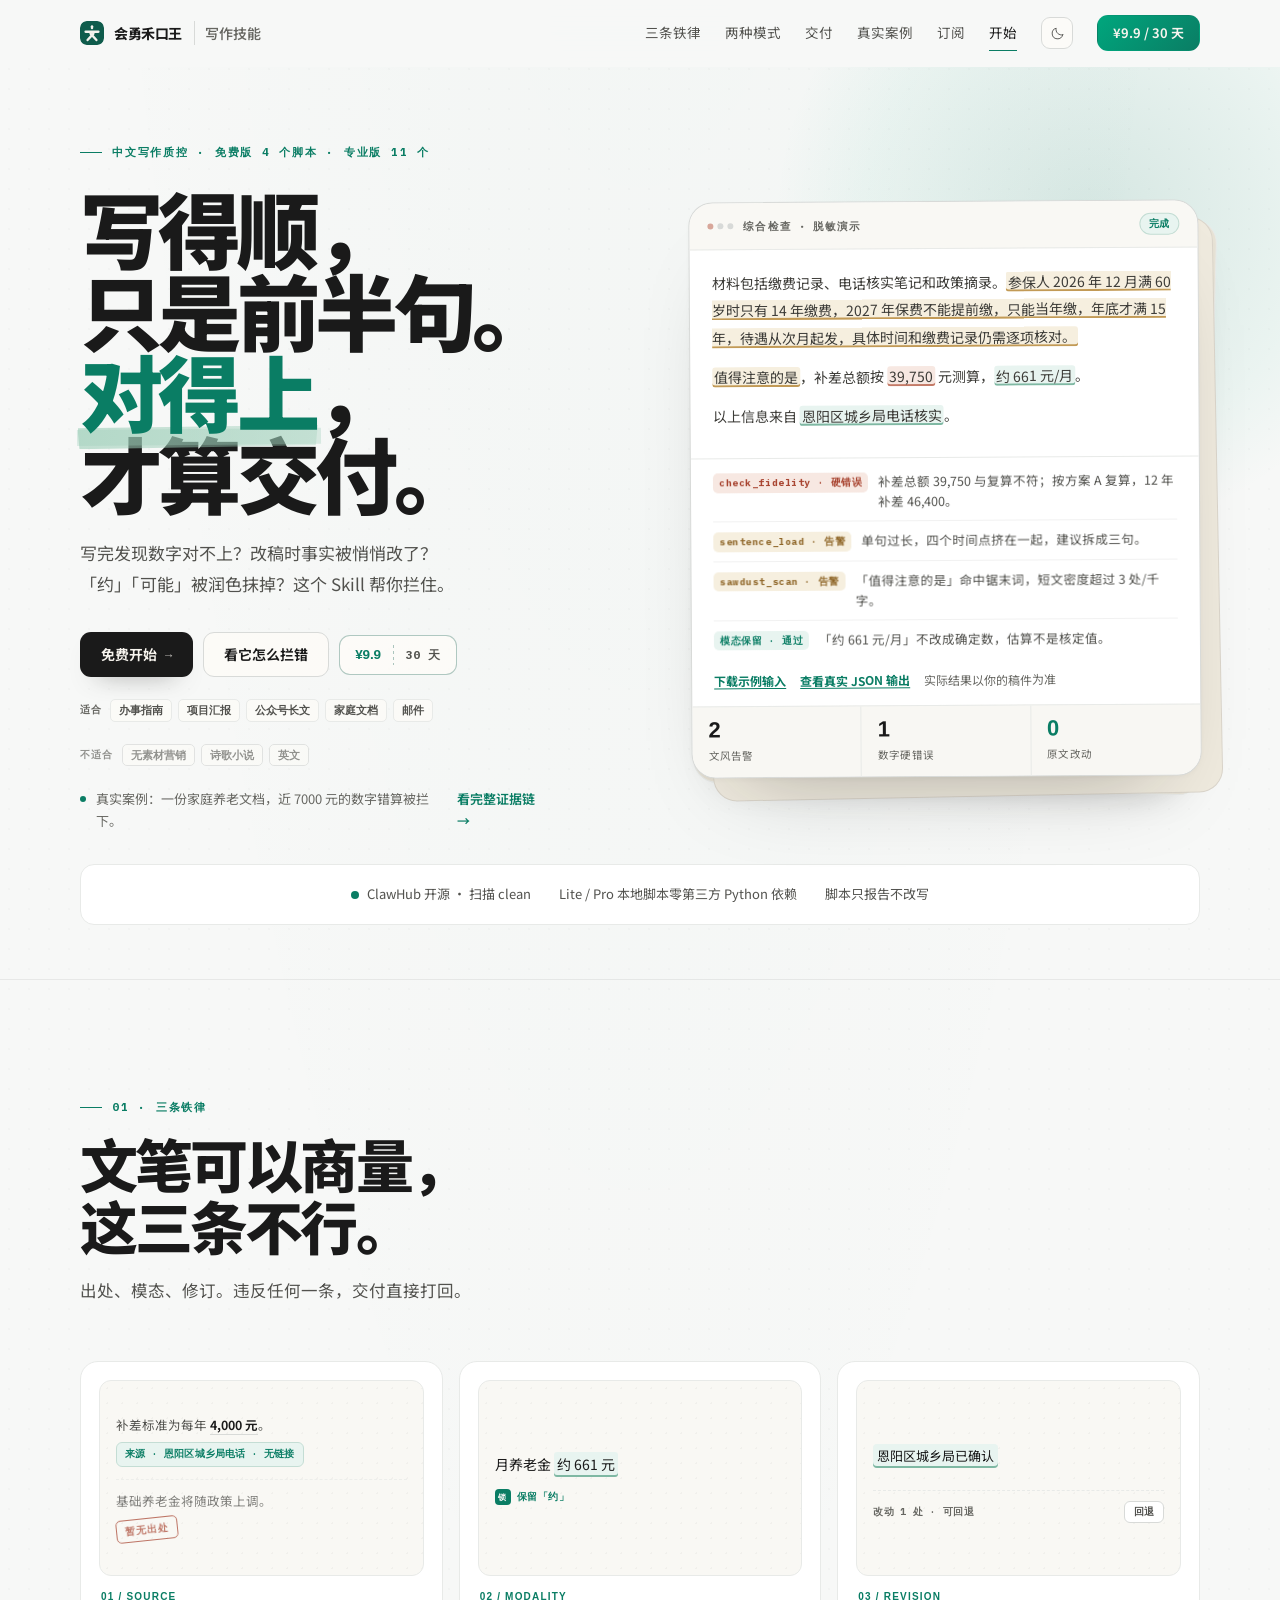
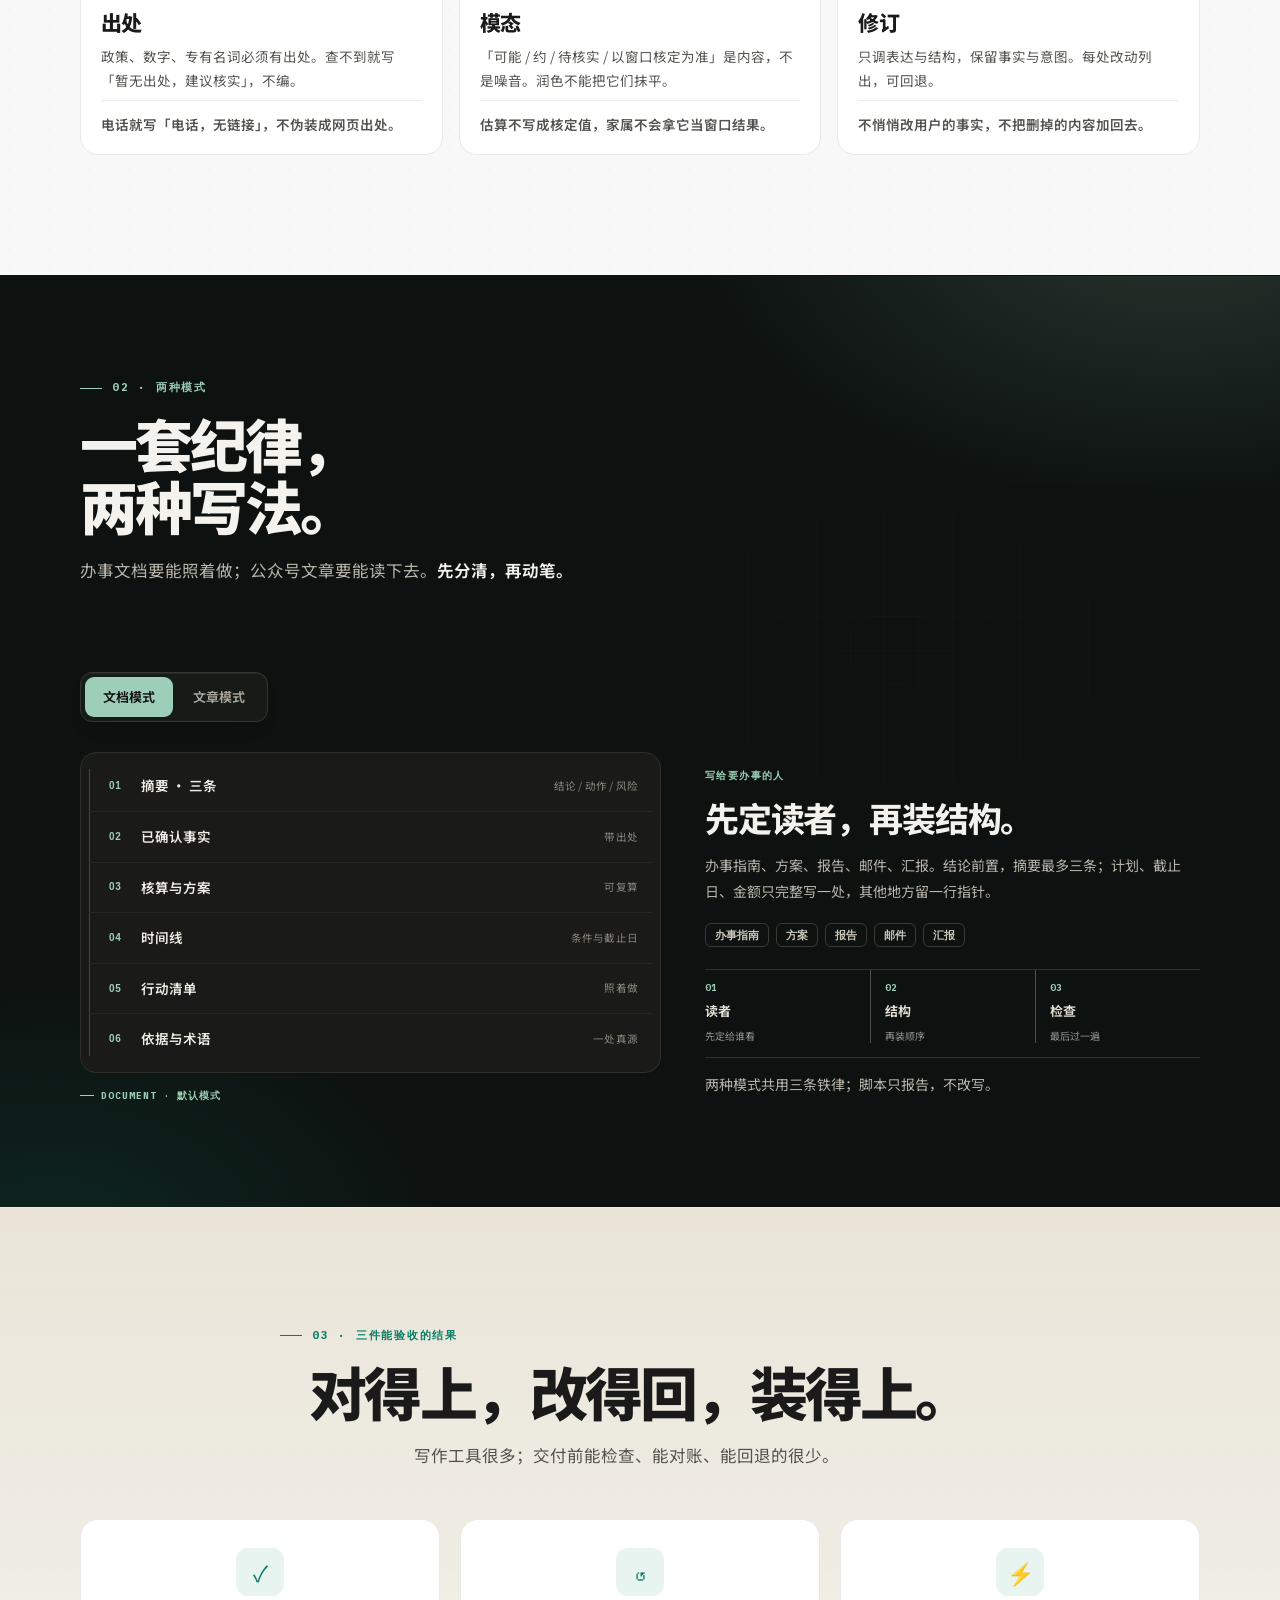
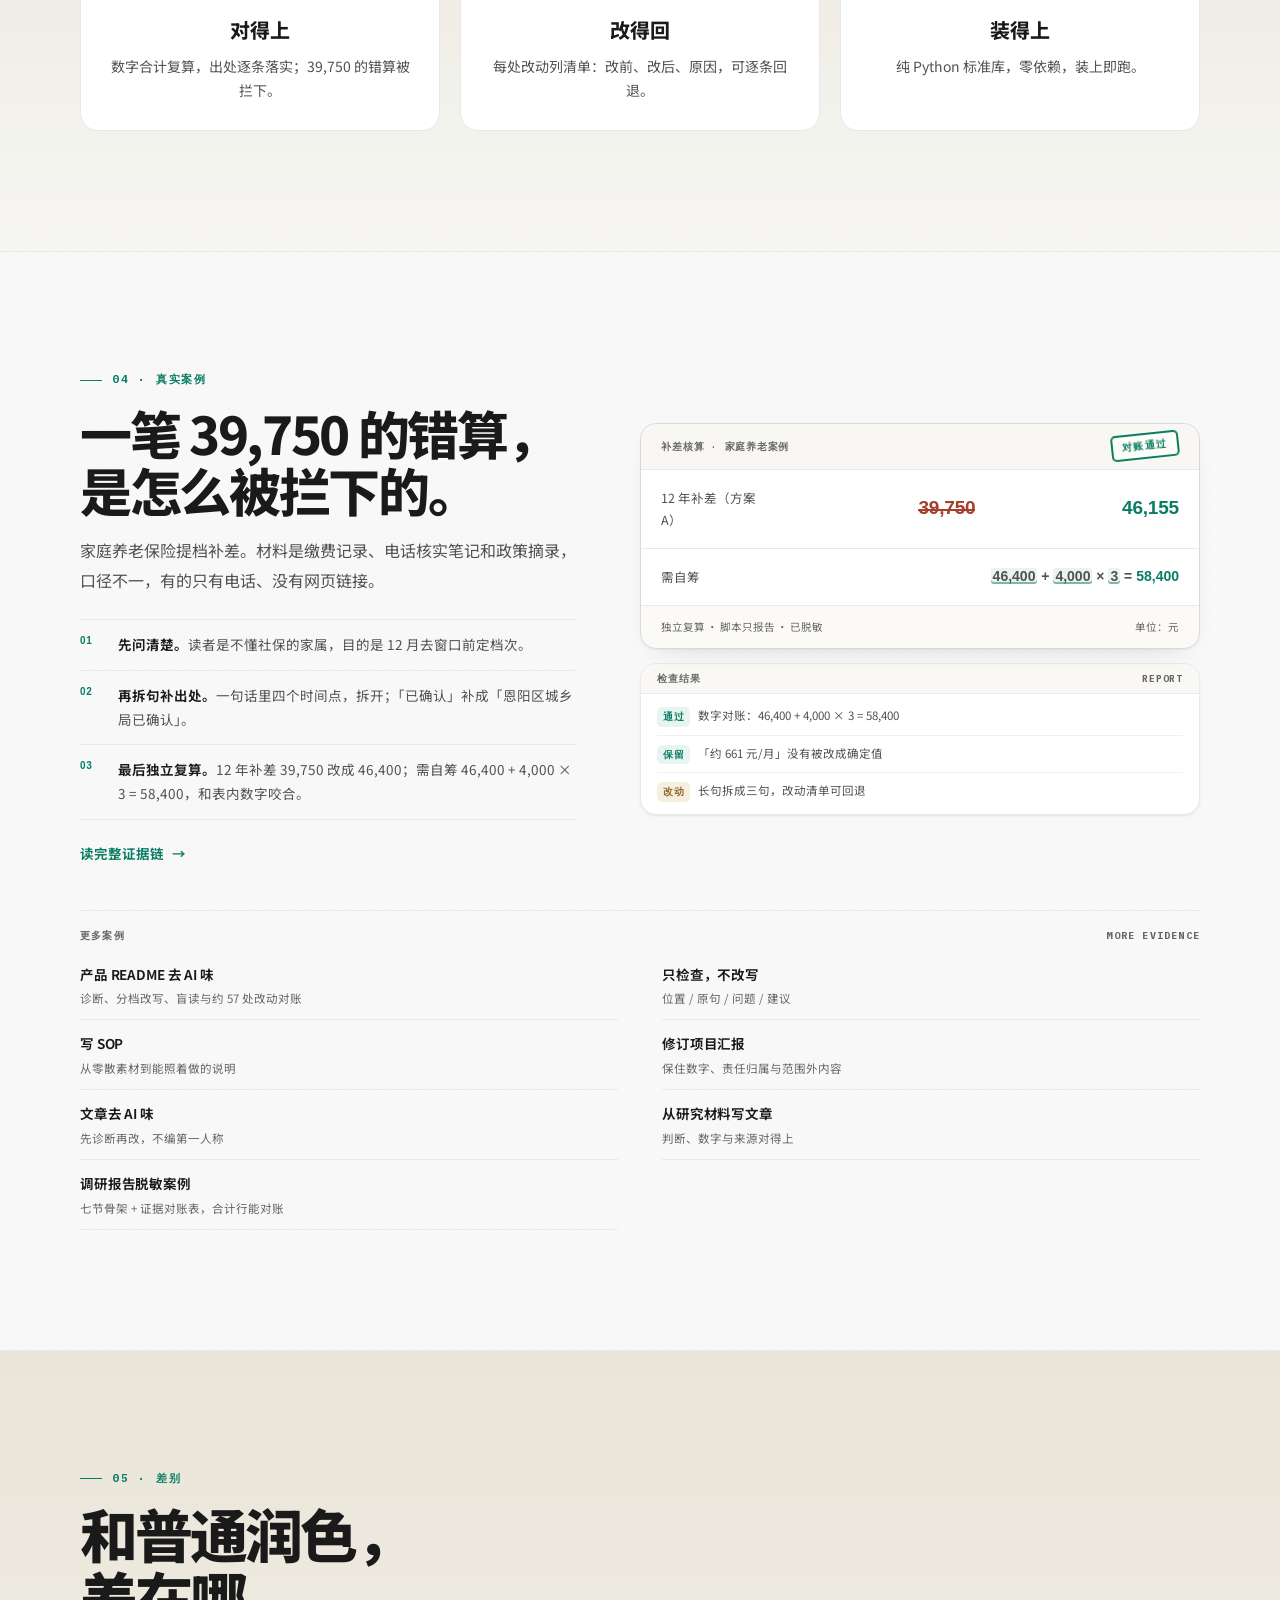
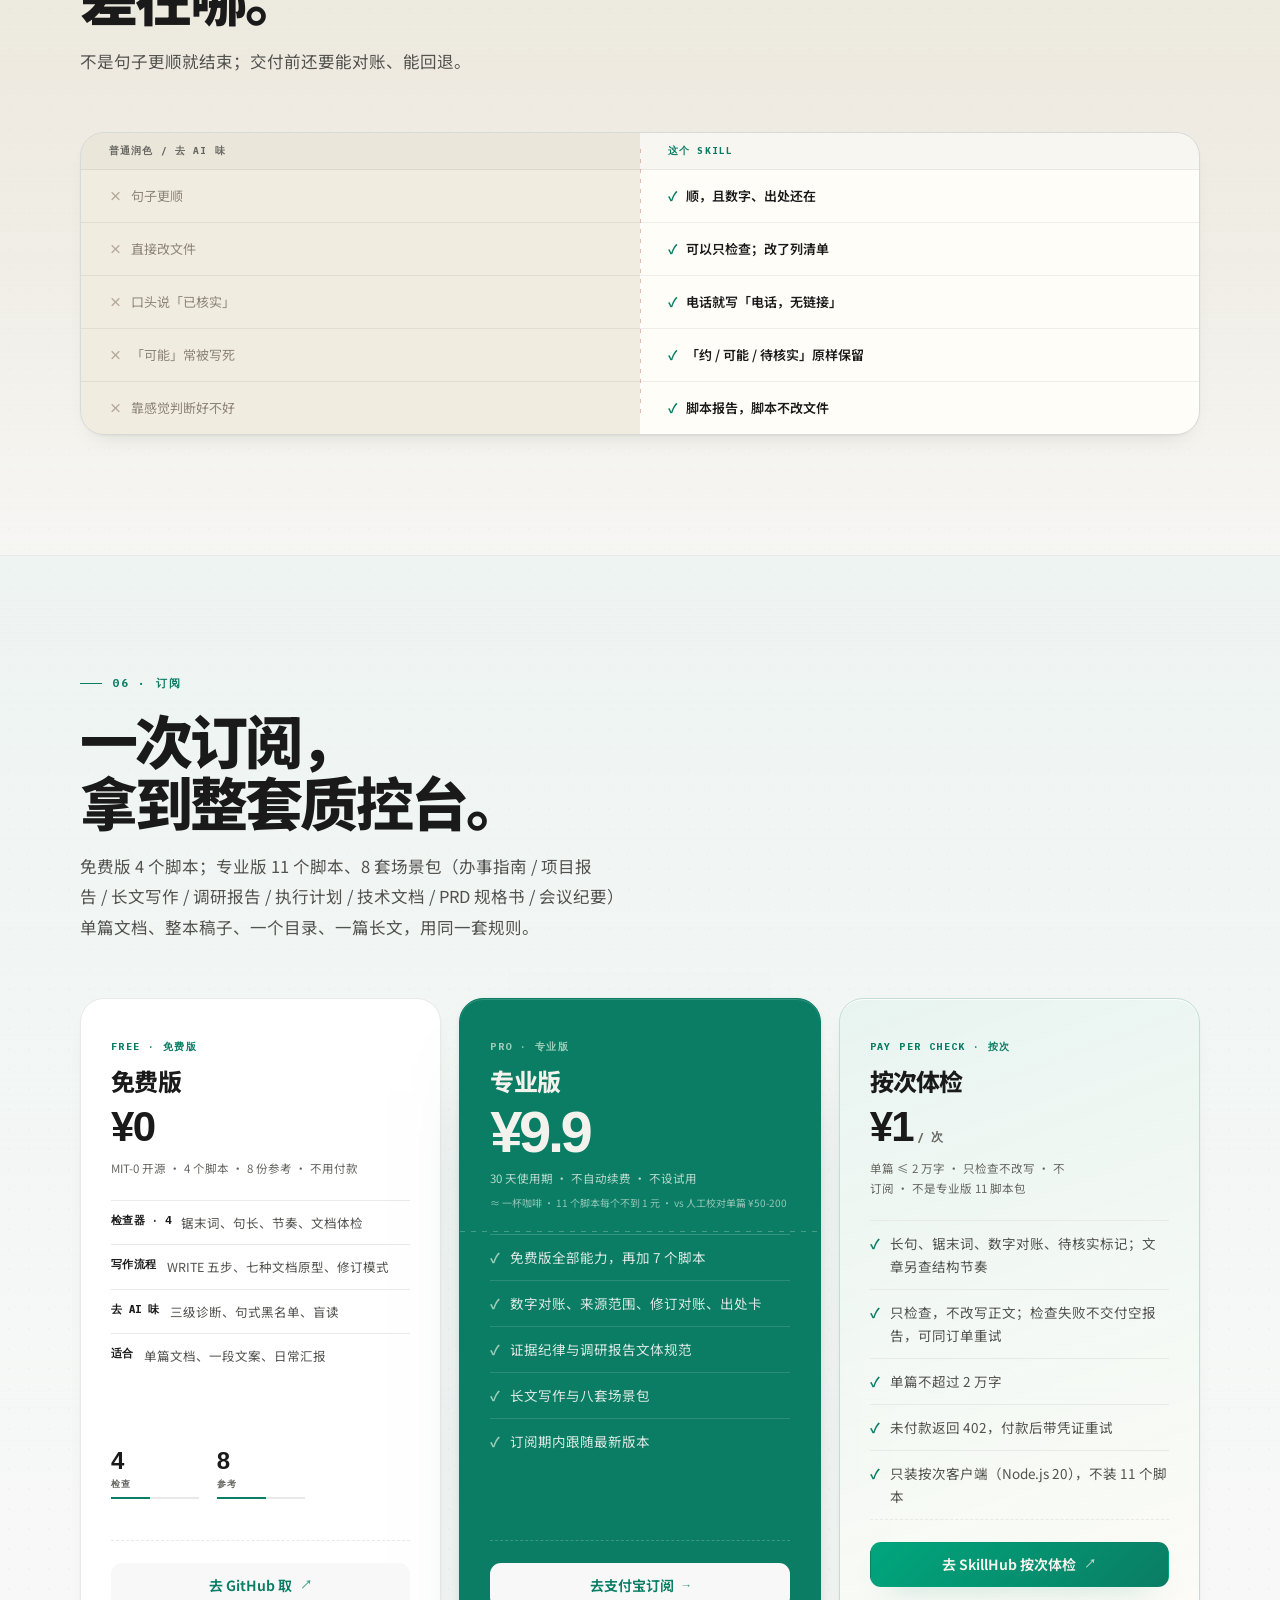
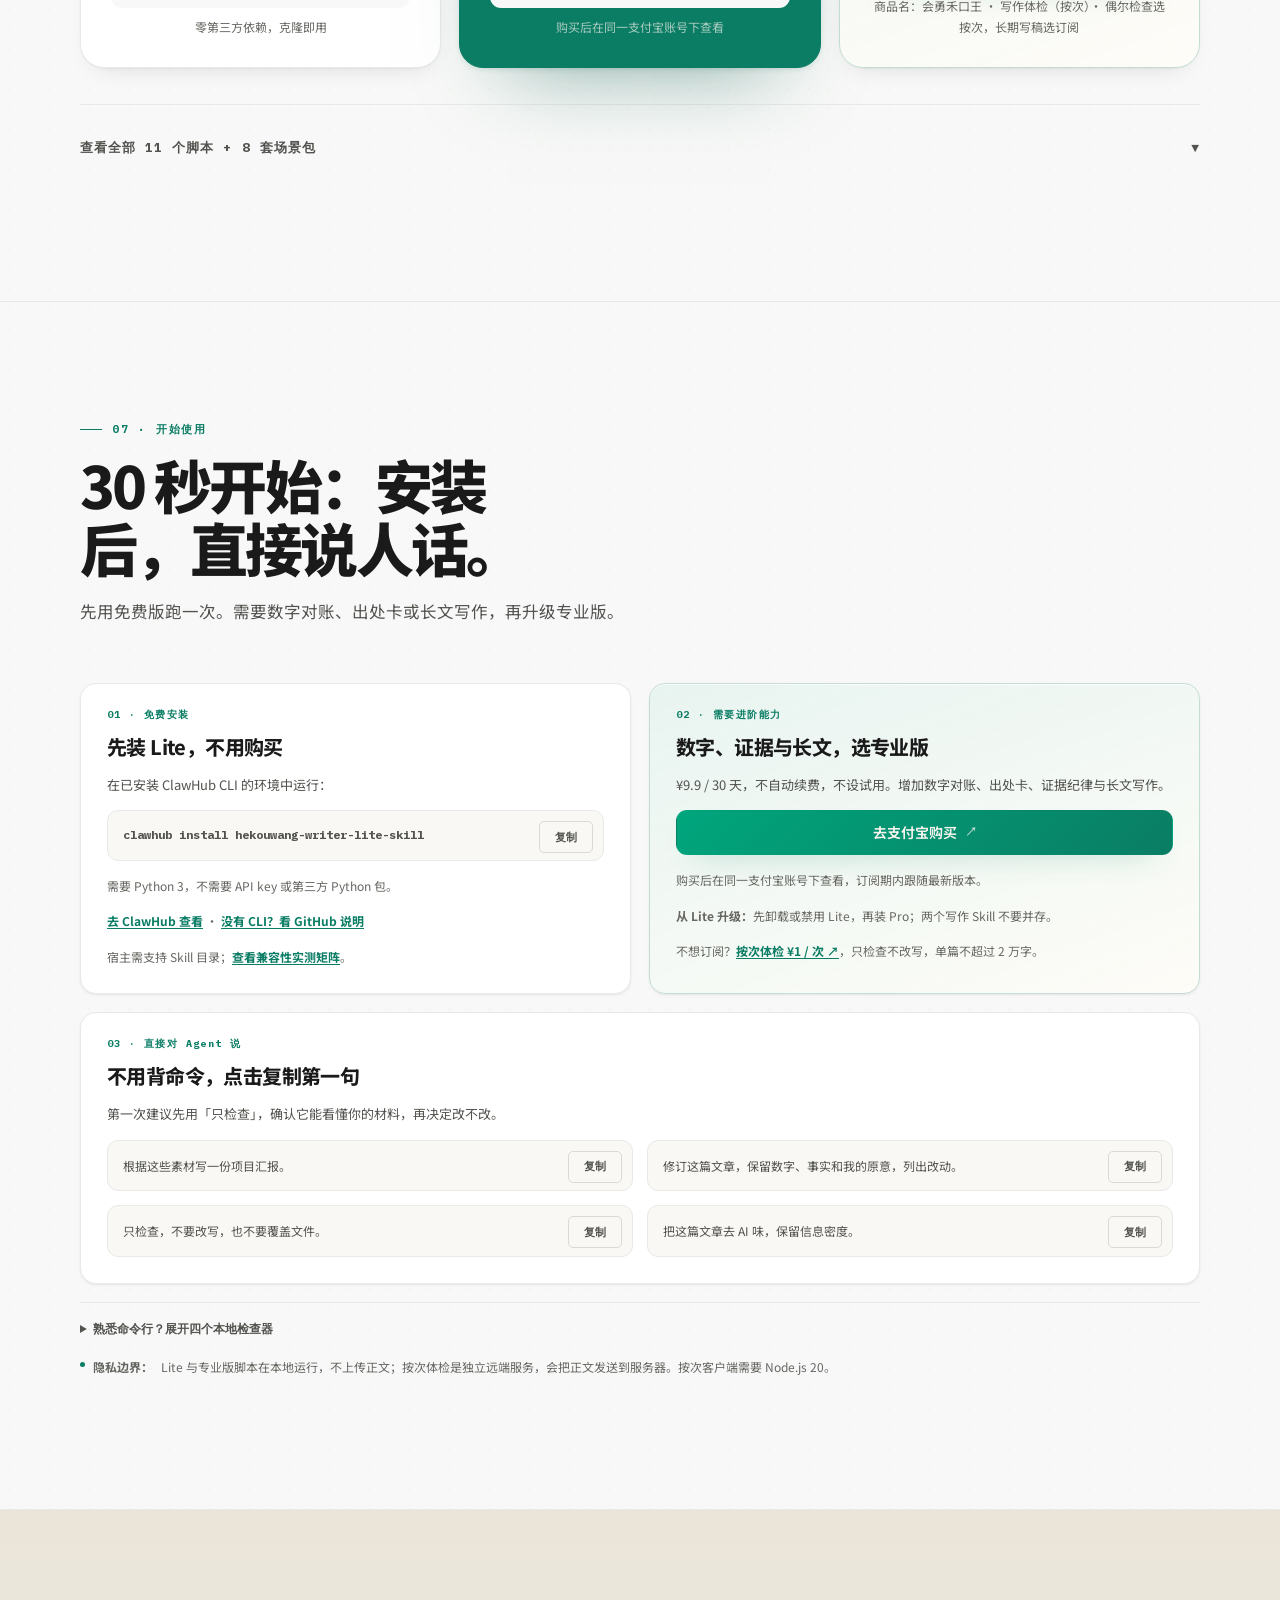
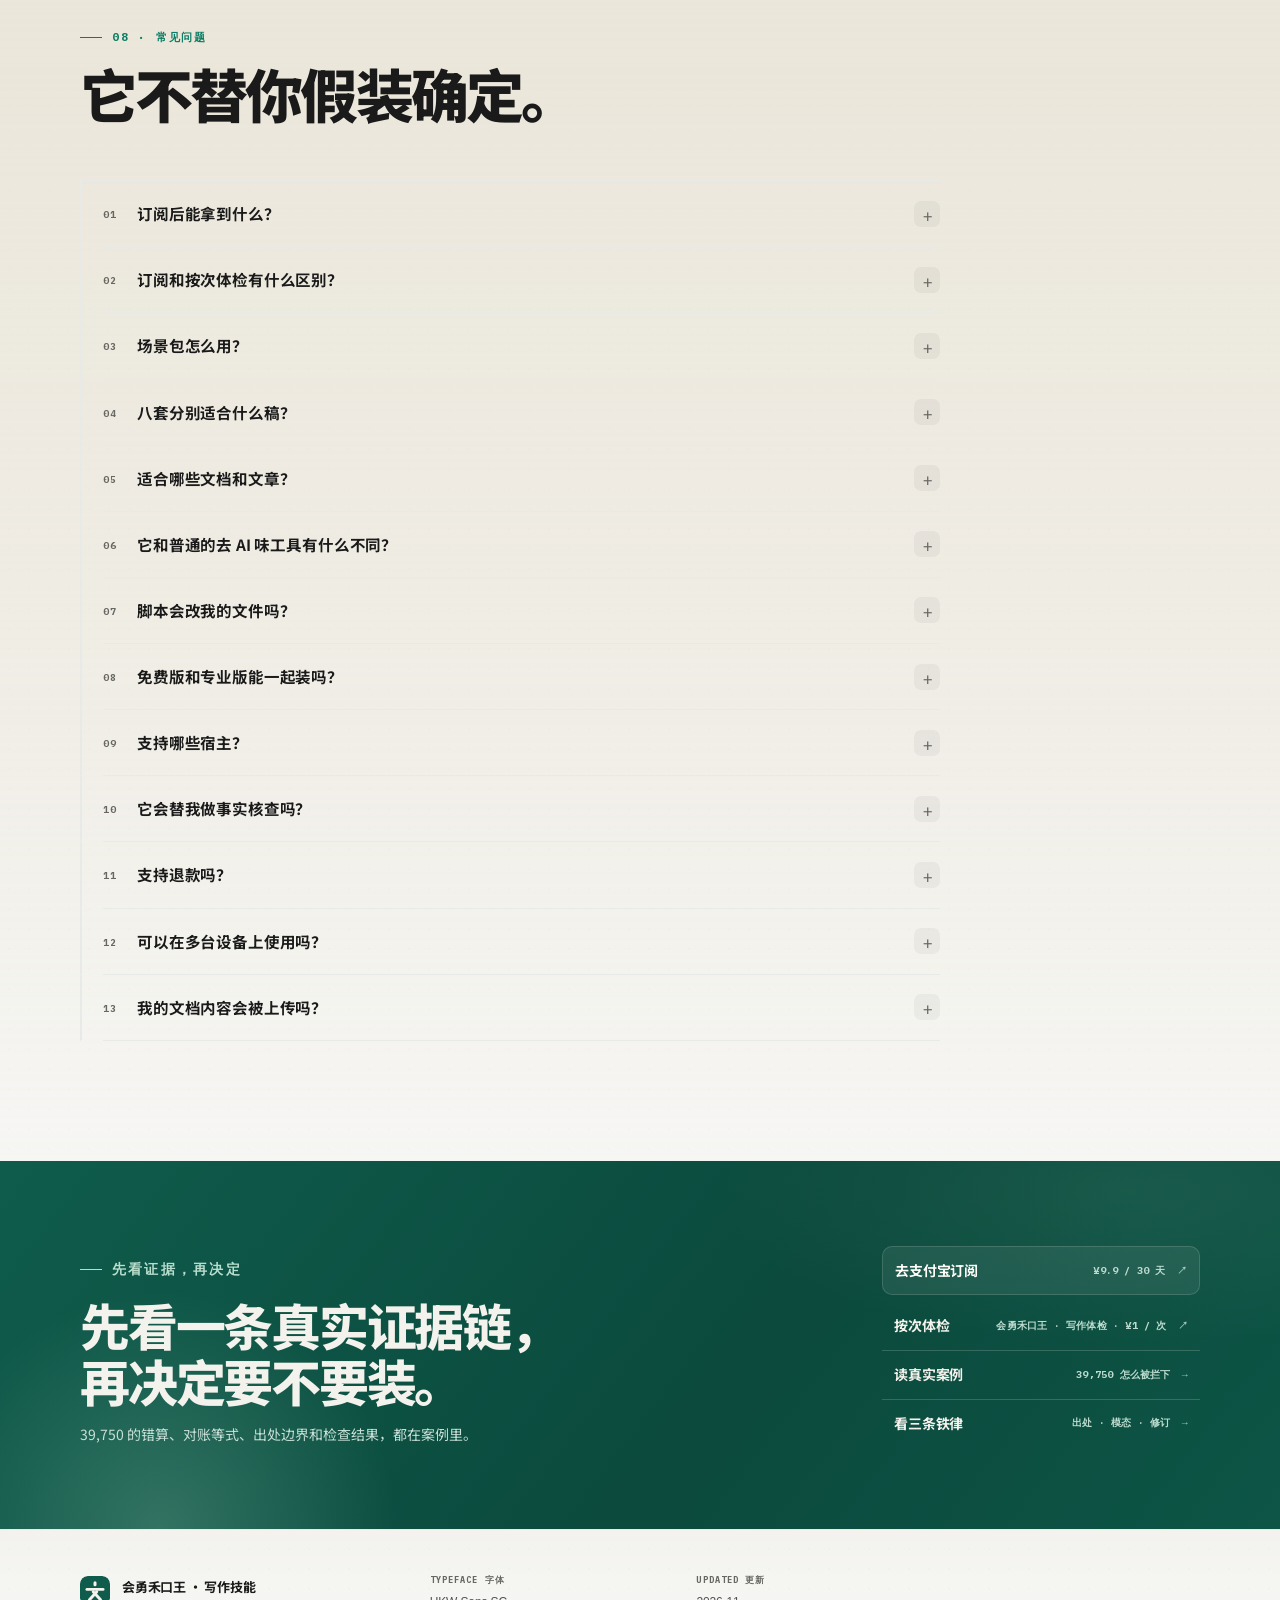
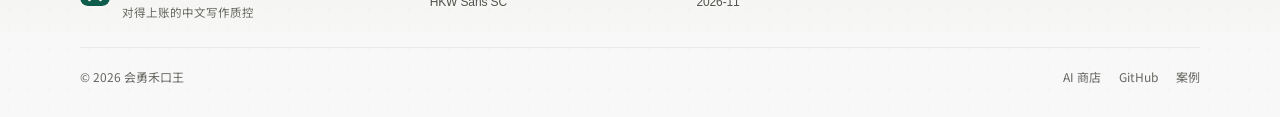
==== commit 4f396432: "release: 2.2.1" ====
--- a/docs/index.html
+++ b/docs/index.html
@@ -3,12 +3,81 @@
 <head>
 <meta charset="utf-8">
 <meta name="viewport" content="width=device-width, initial-scale=1">
-<script>(function(){try{var s=localStorage.getItem('hkw-theme');var d=s?s==='dark':matchMedia('(prefers-color-scheme: dark)').matches;document.documentElement.dataset.theme=d?'dark':'light';}catch(e){document.documentElement.dataset.theme='light';}})();</script>
+<script>(function(){document.documentElement.classList.add('js');try{var s=localStorage.getItem('hkw-theme');var d=s?s==='dark':matchMedia('(prefers-color-scheme: dark)').matches;document.documentElement.dataset.theme=d?'dark':'light';}catch(e){document.documentElement.dataset.theme='light';}})();</script>
 <meta name="description" content="会勇禾口王 · 写作技能：对得上账的中文写作质控。免费版 4 个检查器开源可用；专业版 11 个只报告不改写的脚本、证据纪律、文体规范与八套场景包，¥9.9 / 30 天订阅；也可按次体检，¥1 / 次。">
+<meta name="robots" content="index,follow,max-image-preview:large">
+<meta name="theme-color" content="#f7f8f7" media="(prefers-color-scheme: light)">
+<meta name="theme-color" content="#111513" media="(prefers-color-scheme: dark)">
+<link rel="canonical" href="https://huiyonghkw.github.io/hekouwang-writer-lite-skill/">
+<meta property="og:type" content="website">
+<meta property="og:locale" content="zh_CN">
+<meta property="og:site_name" content="会勇禾口王 · 写作技能">
+<meta property="og:title" content="免费版把话说清楚，专业版让数字对得上">
+<meta property="og:description" content="中文写作质控：本地写作、修订、只检查与去 AI 味；专业版增加数字对账、证据纪律与 8 套场景包。">
+<meta property="og:url" content="https://huiyonghkw.github.io/hekouwang-writer-lite-skill/">
+<meta property="og:image" content="https://huiyonghkw.github.io/hekouwang-writer-lite-skill/writer-skill-overview.jpg">
+<meta property="og:image:width" content="1200">
+<meta property="og:image:height" content="630">
+<meta property="og:image:alt" content="中文写作的质量控制台：素材输入、写作修订、检查器与可核对交付">
+<meta name="twitter:card" content="summary_large_image">
+<meta name="twitter:title" content="会勇禾口王 · 写作技能">
+<meta name="twitter:description" content="免费版把话说清楚，专业版让数字对得上。">
+<meta name="twitter:image" content="https://huiyonghkw.github.io/hekouwang-writer-lite-skill/writer-skill-overview.jpg">
+<link rel="preload" href="fonts/hkw-sans-sc-subset.woff2?v=8" as="font" type="font/woff2" crossorigin>
 <link rel="icon" href="icon.svg?v=3" type="image/svg+xml">
 <link rel="apple-touch-icon" href="icon.svg?v=3">
 <link rel="stylesheet" href="tokens.css?v=7">
 <title>会勇禾口王 · 写作技能 — 免费版把话说清楚，专业版让数字对得上</title>
+<script type="application/ld+json">
+{
+  "@context": "https://schema.org",
+  "@graph": [
+    {
+      "@type": "WebSite",
+      "name": "会勇禾口王 · 写作技能",
+      "url": "https://huiyonghkw.github.io/hekouwang-writer-lite-skill/",
+      "inLanguage": "zh-CN"
+    },
+    {
+      "@type": "FAQPage",
+      "mainEntity": [
+        {
+          "@type": "Question",
+          "name": "免费版和专业版能一起装吗？",
+          "acceptedAnswer": {
+            "@type": "Answer",
+            "text": "不建议并存。先卸载或禁用 Lite，再安装 Pro，避免重复规则和路由冲突。升级后用同一篇稿子先跑只检查。"
+          }
+        },
+        {
+          "@type": "Question",
+          "name": "脚本会改我的文件吗？",
+          "acceptedAnswer": {
+            "@type": "Answer",
+            "text": "不会。所有检查器只输出报告；改不改、怎么改，由你确认。"
+          }
+        },
+        {
+          "@type": "Question",
+          "name": "我的文档内容会被上传吗？",
+          "acceptedAnswer": {
+            "@type": "Answer",
+            "text": "Lite 与专业版脚本在本地运行，不上传正文。按次体检是独立远端服务，会把正文发送到服务器检查。"
+          }
+        },
+        {
+          "@type": "Question",
+          "name": "订阅和按次体检有什么区别？",
+          "acceptedAnswer": {
+            "@type": "Answer",
+            "text": "订阅提供专业版本地写作、修订、数字对账和场景包；按次体检是独立的远端检查服务，只检查不改写，单篇不超过 2 万字。"
+          }
+        }
+      ]
+    }
+  ]
+}
+</script>
 <style>
 /* ============ 基础 ============ */
 /* 窄屏段尾孤行：短段落平衡断行 */
@@ -17,7 +86,7 @@
 :root{
   --ink:#1a1a1a;
   --muted:#52524e;
-  --faint:#7a7a74;
+  --faint:#676762;
   --paper:#f7f8f7;
   --sand:#eef0ee;
   --surface:#ffffff;
@@ -71,10 +140,13 @@
 .skip:focus{top:12px}
 
 /* ============ 浮动购买按钮 ============ */
-.floating-cta{position:fixed;bottom:28px;right:28px;z-index:80;opacity:0;transform:translateY(20px) scale(.95);pointer-events:none;transition:opacity .35s var(--ease),transform .35s var(--ease)}
+.floating-cta{position:fixed;bottom:max(28px,env(safe-area-inset-bottom));right:28px;z-index:80;display:flex;align-items:center;gap:12px;padding:10px 12px;background:var(--surface);border:1px solid var(--line-2);border-radius:14px;box-shadow:var(--shadow-2);opacity:0;transform:translateY(20px) scale(.95);pointer-events:none;transition:opacity .35s var(--ease),transform .35s var(--ease)}
 .floating-cta.show{opacity:1;transform:none;pointer-events:auto}
 .floating-cta .btn{box-shadow:0 8px 32px -8px rgba(10,125,100,.5),0 0 0 1px rgba(10,125,100,.1)}
-@media(max-width:680px){.floating-cta{bottom:20px;right:20px;left:20px}.floating-cta .btn{width:100%}}
+.floating-paid{font-size:12px;color:var(--muted);white-space:nowrap}
+.floating-close{display:grid;place-items:center;width:32px;height:32px;padding:0;border:1px solid var(--line-2);border-radius:8px;background:transparent;color:var(--muted);cursor:pointer;font-size:18px;line-height:1}
+.floating-close:hover{color:var(--ink);border-color:var(--ink)}
+@media(max-width:680px){.floating-cta{bottom:calc(12px + env(safe-area-inset-bottom));right:12px;left:12px;gap:8px}.floating-cta .btn{flex:1;width:auto}.floating-close{width:40px;height:40px}.has-floating-cta body{padding-bottom:104px}}
 
 /* ============ 信任条 ============ */
 .trust-bar{display:flex;align-items:center;justify-content:center;gap:28px;margin-top:32px;padding:18px 24px;background:var(--surface);border:1px solid var(--line);border-radius:14px;font-size:13px;color:var(--muted)}
@@ -214,6 +286,8 @@
 .audit.play .audit-findings{display:block}
 .audit-findings li{display:flex;gap:10px;align-items:flex-start;padding:9px 0;border-bottom:1px solid rgba(20,20,19,.06);font-size:12.5px;line-height:1.6;color:var(--muted);opacity:0;transform:translateY(6px)}
 .audit-findings li:last-child{border-bottom:0}
+.audit-evidence{display:flex;flex-wrap:wrap;gap:8px 14px;margin:0;padding:0 22px 14px;font-size:12px;line-height:1.7;color:var(--faint)}
+.audit-evidence a{color:var(--green);font-weight:700;text-decoration:underline;text-underline-offset:2px}
 .audit.play .audit-findings li{animation:riseIn .45s var(--ease) both}
 .audit.play .audit-findings li:nth-child(1){animation-delay:1.15s}
 .audit.play .audit-findings li:nth-child(2){animation-delay:1.35s}
@@ -244,8 +318,9 @@
 .section-head--wide{max-width:none}
 
 /* 入场 */
-.reveal{opacity:0;transform:translateY(18px);transition:opacity .7s var(--ease),transform .7s var(--ease);transition-delay:var(--d,0s)}
-.reveal.on{opacity:1;transform:none}
+.reveal{opacity:1;transform:none}
+.js .reveal{opacity:0;transform:translateY(18px);transition:opacity .7s var(--ease),transform .7s var(--ease);transition-delay:var(--d,0s)}
+.js .reveal.on{opacity:1;transform:none}
 
 /* ============ 三条铁律 ============ */
 .laws{display:grid;grid-template-columns:repeat(3,1fr);gap:16px;margin-top:44px}
@@ -474,7 +549,7 @@
 .plan li::before{content:"✓";flex:none;font-weight:750;color:var(--green)}
 .plan--paid li::before{color:var(--mint)}
 .plan-actions{margin-top:auto;padding-top:22px;border-top:1px dashed var(--line);display:flex;flex-direction:column;gap:8px}
-.plan-actions .fine{font-size:10.5px;color:var(--faint);text-align:center}
+.plan-actions .fine{font-size:12px;color:var(--faint);text-align:center}
 .plan--paid .plan-actions .fine{color:#a9cbbf}
 .plan--percall{border-color:#c4ddd4;background:linear-gradient(160deg,var(--soft),rgba(255,253,248,.9))}
 .plan--paid .plan-actions{border-top-color:rgba(244,242,236,.22)}
@@ -502,8 +577,8 @@
 .install-card h3{margin:0;font-size:20px;line-height:1.25;letter-spacing:-.03em;font-weight:760}
 .install-card p{margin:0;font-size:13px;line-height:1.8;color:var(--muted)}
 .install-card .fine a{color:var(--green);font-weight:700;text-decoration:underline;text-underline-offset:2px}
-.install-card .fine{font-size:10.5px;color:var(--faint)}
-.copy-btn{border:1px solid #3a3a34;background:transparent;color:#c9c5ba;border-radius:5px;padding:4px 7px;font:700 9px/1 var(--mono);cursor:pointer;transition:border-color .2s,color .2s}
+.install-card .fine{font-size:12px;color:var(--faint)}
+.copy-btn{border:1px solid #3a3a34;background:transparent;color:#c9c5ba;border-radius:5px;padding:6px 8px;min-width:54px;min-height:32px;font:700 11px/1.2 var(--mono);cursor:pointer;transition:border-color .2s,color .2s}
 .copy-btn:hover{border-color:#7d7a72;color:#fffdf8}
 .wide-grid{display:grid;grid-template-columns:1.35fr .65fr;gap:20px;align-items:start}
 .wide-notes b{display:block;margin-bottom:8px;font:700 10px/1 var(--mono);letter-spacing:.12em;color:var(--faint)}
@@ -517,7 +592,14 @@
 .prompt-box .copy-btn:hover{border-color:var(--green);color:var(--green);background:var(--soft)}
 .hosts{display:flex;flex-wrap:wrap;gap:6px}
 .hosts span{padding:5px 8px;border-radius:5px;background:rgba(20,20,19,.045);font-size:10.5px;color:var(--muted)}
-.install-note{margin-top:18px;font-size:11px;color:var(--faint);display:flex;gap:8px;align-items:flex-start}
+.command-box p{font:650 12px/1.7 var(--mono);overflow-wrap:anywhere}
+.prompt-grid{display:grid;grid-template-columns:1fr 1fr;gap:14px}
+.cli-details{margin-top:18px;border-top:1px solid var(--line);padding-top:16px}
+.cli-details summary{cursor:pointer;font:700 12px/1.6 var(--mono);color:var(--muted)}
+.cli-details summary:hover{color:var(--green)}
+.cli-details pre{margin:14px 0 0;padding:16px;overflow-x:auto;border:1px solid var(--line);border-radius:11px;background:rgba(244,242,236,.55);font:11px/1.9 var(--mono);color:var(--muted);white-space:pre}
+.cli-details p{margin:12px 0 0;font-size:11px;line-height:1.8;color:var(--faint)}
+.install-note{margin-top:18px;font-size:12px;color:var(--faint);display:flex;gap:8px;align-items:flex-start}
 .install-note::before{content:"";width:5px;height:5px;border-radius:50%;background:var(--green);flex:none;margin-top:.5em}
 
 /* ============ FAQ ============ */
@@ -639,7 +721,7 @@
   .plan-price{font-size:36px}
   .tool-group{gap:6px}
   .chip{font-size:10px}
-  .wide-grid{grid-template-columns:1fr}
+  .wide-grid,.prompt-grid{grid-template-columns:1fr}
   .more-grid{grid-template-columns:1fr;gap:0}
   .closing-actions{width:100%}
   .closing-step{padding:14px 0}
@@ -680,6 +762,7 @@
   .deliverables-grid>div:nth-child(n+4){border-top:1px solid var(--line)}
 }
 @media(max-width:680px){
+  .copy-btn{min-height:44px}
   .hero-scope{margin-top:18px;gap:5px}
   .hero-scope span{font-size:10px;padding:5px 7px}
   .outcomes-list li{grid-template-columns:30px minmax(0,1fr);gap:10px;padding:15px 0}
@@ -755,7 +838,7 @@
 :root[data-theme="dark"] .plan--paid{background:#17453a;border-color:#1d5345}
 :root[data-theme="dark"] .plan--paid::before{background:radial-gradient(closest-side,rgba(157,206,184,.14),transparent 70%)}
 :root[data-theme="dark"] .install-card--buy{background:linear-gradient(160deg,rgba(111,191,164,.10),rgba(255,253,248,.03));border-color:rgba(111,191,164,.24)}
-:root[data-theme="dark"] .prompt-box{background:rgba(255,253,248,.035)}
+:root[data-theme="dark"] .prompt-box,:root[data-theme="dark"] .cli-details pre{background:rgba(255,253,248,.035)}
 :root[data-theme="dark"] .faq-plus{background:rgba(255,253,248,.06)}
 :root[data-theme="dark"] .footer{background:linear-gradient(180deg,rgba(255,253,248,.025),rgba(17,21,19,0) 60%)}
 :root[data-theme="dark"] .section--sand{background:linear-gradient(180deg,rgba(255,253,248,.052),rgba(255,253,248,.022) 58%,rgba(17,21,19,0))}
@@ -782,8 +865,11 @@
 </head>
 <body>
 <a class="skip" href="#main">跳到正文</a>
-<div class="floating-cta" id="floating-cta">
-  <a class="btn btn-accent" href="#buy">¥9.9 订阅 <span class="arrow">→</span></a>
+<span class="sr-only" id="copy-status" aria-live="polite"></span>
+<div class="floating-cta" id="floating-cta" aria-hidden="true" inert>
+  <a class="btn btn-accent" href="#install" data-metric="floating_free_start">免费开始 <span class="arrow">→</span></a>
+  <a class="floating-paid" href="#buy" data-metric="floating_paid_start">专业版 ¥9.9</a>
+  <button class="floating-close" id="floating-close" type="button" aria-label="关闭浮动开始提示">×</button>
 </div>
 <div class="progress" aria-hidden="true"><i id="progress-bar"></i></div>
 
@@ -832,9 +918,9 @@
           </h1>
           <p class="hero-lede reveal" style="--d:.12s">写完发现数字对不上？改稿时事实被悄悄改了？「约」「可能」被润色抹掉？这个 Skill 帮你拦住。</p>
           <div class="hero-actions reveal" style="--d:.18s">
-            <a class="btn btn-primary" href="#case">看它怎么拦错 <span class="arrow">→</span></a>
-            <a class="btn btn-ghost" href="https://github.com/huiyonghkw/hekouwang-writer-lite-skill" target="_blank" rel="noreferrer">免费版 GitHub</a>
-            <a class="btn-price" href="#plans"><span class="p-num">¥9.9</span><span class="p-sep" aria-hidden="true"></span><span class="p-days">30 天</span></a>
+            <a class="btn btn-primary" href="#install" data-metric="hero_free_start">免费开始 <span class="arrow">→</span></a>
+            <a class="btn btn-ghost" href="#case" data-metric="hero_case">看它怎么拦错</a>
+            <a class="btn-price" href="#plans" data-metric="hero_paid"><span class="p-num">¥9.9</span><span class="p-sep" aria-hidden="true"></span><span class="p-days">30 天</span></a>
           </div>
           <div class="hero-scope reveal" style="--d:.22s">
             <b>适合</b><span>办事指南</span><span>项目汇报</span><span>公众号长文</span><span>家庭文档</span><span>邮件</span>
@@ -849,21 +935,22 @@
           <div class="audit" id="audit" aria-label="文档体检演示">
             <div class="audit-bar">
               <span class="dots" aria-hidden="true"><i></i><i></i><i></i></span>
-              <span class="audit-title">doc_lint · 文档体检</span>
+              <span class="audit-title">综合检查 · 脱敏演示</span>
               <span class="audit-state" id="audit-state">待扫描</span>
             </div>
             <div class="audit-doc" id="audit-doc">
-              <p>材料包括缴费记录、电话核实笔记和政策摘录。<mark class="m-long">参保人 2026 年 12 月满 60 岁时只有 14 年缴费，2027 年保费不能提前缴，只能当年缴，年底才满 15 年，待遇从次月起发。</mark></p>
-              <p><mark class="m-sawdust">此外</mark>，补差总额按 <mark class="m-num">39,750</mark> 元测算，<mark class="m-modal">约 661 元/月</mark>。</p>
+              <p>材料包括缴费记录、电话核实笔记和政策摘录。<mark class="m-long">参保人 2026 年 12 月满 60 岁时只有 14 年缴费，2027 年保费不能提前缴，只能当年缴，年底才满 15 年，待遇从次月起发，具体时间和缴费记录仍需逐项核对。</mark></p>
+              <p><mark class="m-sawdust">值得注意的是</mark>，补差总额按 <mark class="m-num">39,750</mark> 元测算，<mark class="m-modal">约 661 元/月</mark>。</p>
               <p>以上信息来自 <mark class="m-source">恩阳区城乡局电话核实</mark>。</p>
               <div class="audit-scan" aria-hidden="true"></div>
             </div>
             <ul class="audit-findings" aria-label="检查结果">
-              <li><span class="tag red">硬错误</span><span>补差总额 39,750 与复算不符；按方案 A 复算，12 年补差 46,400。</span></li>
-              <li><span class="tag amber">告警</span><span>单句过长，四个时间点挤在一起，建议拆成三句。</span></li>
-              <li><span class="tag amber">告警</span><span>「此外」是锯末词，密度超过 3 处/千字就报。</span></li>
-              <li><span class="tag green">保留</span><span>「约 661 元/月」不改成确定数，估算不是核定值。</span></li>
+              <li><span class="tag red">check_fidelity · 硬错误</span><span>补差总额 39,750 与复算不符；按方案 A 复算，12 年补差 46,400。</span></li>
+              <li><span class="tag amber">sentence_load · 告警</span><span>单句过长，四个时间点挤在一起，建议拆成三句。</span></li>
+              <li><span class="tag amber">sawdust_scan · 告警</span><span>「值得注意的是」命中锯末词，短文密度超过 3 处/千字。</span></li>
+              <li><span class="tag green">模态保留 · 通过</span><span>「约 661 元/月」不改成确定数，估算不是核定值。</span></li>
             </ul>
+            <p class="audit-evidence"><a href="examples/checker-demo.md" download>下载示例输入</a><a href="examples/checker-demo.json" target="_blank" rel="noreferrer">查看真实 JSON 输出</a><span>实际结果以你的稿件为准</span></p>
             <div class="audit-report">
               <div><b id="audit-r1">0</b><span>文风告警</span></div>
               <div><b id="audit-r2">0</b><span>数字硬错误</span></div>
@@ -873,17 +960,9 @@
         </div>
       </div>
 
-      <div class="hero-metrics reveal" style="--d:.3s">
-        <div><b data-count="3">3</b><span>条铁律：出处 · 模态 · 修订</span></div>
-        <div><b data-count="2">2</b><span>种模式：文档 · 文章</span></div>
-        <div><b data-count="11">11</b><span>个脚本：检查 · 交付 · 专业</span></div>
-        <div><b data-count="0">0</b><span>第三方依赖（订阅版脚本）：纯 Python 标准库</span></div>
-      </div>
-
-      <div class="trust-bar reveal" style="--d:.36s">
-        <div class="trust-item"><span class="trust-dot"></span>ClawHub 开源可用</div>
-        <div class="trust-item"><span class="trust-star">★</span><strong>4.9</strong> 用户评分</div>
-        <div class="trust-item">零依赖 · 装上即跑</div>
+      <div class="trust-bar reveal" style="--d:.3s">
+        <div class="trust-item"><span class="trust-dot"></span>ClawHub 开源 · 扫描 clean</div>
+        <div class="trust-item">Lite / Pro 本地脚本零第三方 Python 依赖</div>
         <div class="trust-item">脚本只报告不改写</div>
       </div>
     </div>
@@ -1201,14 +1280,14 @@
             </div>
           </div>
           <ul>
-            <li>长句、锯末词、数字对账、待核实标记</li>
-            <li>只检查，不改写正文</li>
+            <li>长句、锯末词、数字对账、待核实标记；文章另查结构节奏</li>
+            <li>只检查，不改写正文；检查失败不交付空报告，可同订单重试</li>
             <li>单篇不超过 2 万字</li>
             <li>未付款返回 402，付款后带凭证重试</li>
             <li>只装按次客户端（Node.js 20），不装 11 个脚本</li>
           </ul>
           <div class="plan-actions">
-            <a class="btn btn-accent" href="https://skillhub.cn/skills/indiv-huiyonghkw/hekouwang-writer-skill" target="_blank" rel="noreferrer">去 SkillHub 按次体检 <span class="arrow">↗</span></a>
+            <a class="btn btn-accent" href="https://skillhub.cn/skills/indiv-huiyonghkw/hekouwang-writer-skill" target="_blank" rel="noreferrer" data-metric="buy_skillhub">去 SkillHub 按次体检 <span class="arrow">↗</span></a>
             <span class="fine">商品名：会勇禾口王 · 写作体检（按次）· 偶尔检查选按次，长期写稿选订阅</span>
           </div>
         </article>
@@ -1249,48 +1328,69 @@
     <div class="shell">
       <div class="section-head reveal">
         <p class="eyebrow">07 · 开始使用</p>
-        <h2>购买后，跑第一次体检。</h2>
-        <p class="sub">订阅后按商品页说明装到宿主；第一次先只检查，不改文件。</p>
+        <h2>30 秒开始：安装后，直接说人话。</h2>
+        <p class="sub">先用免费版跑一次。需要数字对账、出处卡或长文写作，再升级专业版。</p>
       </div>
 
       <div class="install-grid">
-        <article class="install-card install-card--buy reveal" id="buy" style="--d:.04s;scroll-margin-top:96px">
-          <span class="install-kicker">01 · 订阅</span>
-          <h3>支付宝订阅</h3>
-          <p>¥9.9 / 30 天，不自动续费，不设试用。购买后在同一支付宝账号下查看。</p>
-          <a class="btn btn-accent" href="https://skillpay.alipay.com/user/product?merchantId=2088302457563894&amp;productId=P0806000212858939" target="_blank" rel="noreferrer">去支付宝购买 <span class="arrow">↗</span></a>
-          <p class="fine">订阅期内跟随最新版本。</p>
+        <article class="install-card reveal" style="--d:.04s">
+          <span class="install-kicker">01 · 免费安装</span>
+          <h3>先装 Lite，不用购买</h3>
+          <p>在已安装 ClawHub CLI 的环境中运行：</p>
+          <div class="prompt-box command-box">
+            <button class="copy-btn" type="button" data-copy="#install-lite">复制</button>
+            <p id="install-lite">clawhub install hekouwang-writer-lite-skill</p>
+          </div>
+          <p class="fine">需要 Python 3，不需要 API key 或第三方 Python 包。</p>
+          <p class="fine"><a href="https://clawhub.ai/huiyonghkw/hekouwang-writer-lite-skill" target="_blank" rel="noreferrer" data-metric="install_clawhub">去 ClawHub 查看</a> · <a href="https://github.com/huiyonghkw/hekouwang-writer-lite-skill" target="_blank" rel="noreferrer" data-metric="install_github">没有 CLI？看 GitHub 说明</a></p>
+          <p class="fine">宿主需支持 Skill 目录；<a href="compatibility.html">查看兼容性实测矩阵</a>。</p>
+        </article>
+
+        <article class="install-card install-card--buy reveal" id="buy" style="--d:.08s;scroll-margin-top:96px">
+          <span class="install-kicker">02 · 需要进阶能力</span>
+          <h3>数字、证据与长文，选专业版</h3>
+          <p>¥9.9 / 30 天，不自动续费，不设试用。增加数字对账、出处卡、证据纪律与长文写作。</p>
+          <a class="btn btn-accent" href="https://skillpay.alipay.com/user/product?merchantId=2088302457563894&amp;productId=P0806000212858939" target="_blank" rel="noreferrer" data-metric="buy_skillpay">去支付宝购买 <span class="arrow">↗</span></a>
+          <p class="fine">购买后在同一支付宝账号下查看，订阅期内跟随最新版本。</p>
+          <p class="fine"><b>从 Lite 升级：</b>先卸载或禁用 Lite，再装 Pro；两个写作 Skill 不要并存。</p>
           <p class="fine">不想订阅？<a href="https://skillhub.cn/skills/indiv-huiyonghkw/hekouwang-writer-skill" target="_blank" rel="noreferrer"><b>按次体检 ¥1 / 次 ↗</b></a>，只检查不改写，单篇不超过 2 万字。</p>
         </article>
 
-        <article class="install-card reveal" style="--d:.08s">
-          <span class="install-kicker">02 · 装到宿主</span>
-          <h3>放进宿主识别的 Skill 目录</h3>
-          <p>购买后按商品页的安装说明操作。宿主支持 Skill 目录即可使用；需要 Python 3，不需要第三方库。</p>
-          <div class="hosts"><span>Claude Code</span><span>Cursor</span><span>Codex</span><span>CodeBuddy</span></div>
+        <article class="install-card install-card--wide reveal" style="--d:.12s">
+          <span class="install-kicker">03 · 直接对 Agent 说</span>
+          <h3>不用背命令，点击复制第一句</h3>
+          <p>第一次建议先用「只检查」，确认它能看懂你的材料，再决定改不改。</p>
+          <div class="prompt-grid">
+            <div class="prompt-box">
+              <button class="copy-btn" type="button" data-copy="#task-write">复制</button>
+              <p id="task-write">根据这些素材写一份项目汇报。</p>
+            </div>
+            <div class="prompt-box">
+              <button class="copy-btn" type="button" data-copy="#task-revise">复制</button>
+              <p id="task-revise">修订这篇文章，保留数字、事实和我的原意，列出改动。</p>
+            </div>
+            <div class="prompt-box">
+              <button class="copy-btn" type="button" data-copy="#task-check">复制</button>
+              <p id="task-check">只检查，不要改写，也不要覆盖文件。</p>
+            </div>
+            <div class="prompt-box">
+              <button class="copy-btn" type="button" data-copy="#task-deai">复制</button>
+              <p id="task-deai">把这篇文章去 AI 味，保留信息密度。</p>
+            </div>
+          </div>
         </article>
-
-        <article class="install-card install-card--wide reveal" style="--d:.12s">
-          <span class="install-kicker">03 · 30 秒自测</span>
-          <h3>第一次只检查，不改文件</h3>
-          <div class="wide-grid">
-            <div class="prompt-box">
-              <button class="copy-btn" type="button" data-copy="#first-task">复制</button>
-              <p id="first-task">下面这段里可能有合计对不上，也可能有「约 / 可能 / 待核实」。请先只检查、不要改文件：按「位置 / 原句 / 问题 / 建议」列出；数字和不确定说法都不要擅自改掉。检查完再问我要不要改。</p>
-            </div>
-            <div class="wide-notes">
-              <b>拿到什么</b>
-              <ul>
-                <li>按「位置 / 原句 / 问题 / 建议」列出</li>
-                <li>数字和「约 / 可能 / 待核实」不擅自改</li>
-                <li>确认后再决定改不改</li>
-              </ul>
-            </div>
-          </div>
-        </article>
-      </div>
-
-      <p class="install-note reveal">订阅版 11 个脚本纯 Python 标准库，不装第三方依赖；按次客户端需要 Node.js 20。</p>
+      </div>
+
+      <details class="cli-details reveal">
+        <summary>熟悉命令行？展开四个本地检查器</summary>
+        <pre><code>python3 &lt;skill&gt;/scripts/sawdust_scan.py 文档.md
+python3 &lt;skill&gt;/scripts/sentence_load.py 文档.md
+python3 &lt;skill&gt;/scripts/rhythm_scan.py 文档.md
+python3 &lt;skill&gt;/scripts/doc_lint.py 文档.md</code></pre>
+        <p>把 <code>&lt;skill&gt;</code> 换成安装目录。四个检查器都支持 stdin 和 <code>--json</code>，只报告，不修改文档。</p>
+      </details>
+
+      <p class="install-note reveal"><strong>隐私边界：</strong>Lite 与专业版脚本在本地运行，不上传正文；按次体检是独立远端服务，会把正文发送到服务器。按次客户端需要 Node.js 20。</p>
     </div>
   </section>
 
@@ -1331,8 +1431,12 @@
           <div class="faq-a"><div><p>不会。所有检查器只输出报告；修订对账比较改前改后，出处卡只抽数字草稿。改不改、怎么改，由你确认。</p></div></div>
         </div>
         <div class="faq-item">
+          <button class="faq-q" type="button" aria-expanded="false"><span>免费版和专业版能一起装吗？</span><span class="faq-plus" aria-hidden="true">+</span></button>
+          <div class="faq-a"><div><p>不建议并存。先卸载或禁用 Lite，再安装 Pro，避免重复规则和路由冲突。升级后用同一篇稿子先跑「只检查」，确认数字对账、出处卡等进阶能力符合预期，再开始正式修订。</p></div></div>
+        </div>
+        <div class="faq-item">
           <button class="faq-q" type="button" aria-expanded="false"><span>支持哪些宿主？</span><span class="faq-plus" aria-hidden="true">+</span></button>
-          <div class="faq-a"><div><p>Claude Code、Cursor、Codex、CodeBuddy 等能识别 Skill 目录的宿主。购买后按商品页的安装说明装到对应目录。</p></div></div>
+          <div class="faq-a"><div><p>宿主需要支持 Skill 目录和 Python 3。具体兼容性以<a href="compatibility.html">实测矩阵</a>为准；尚未完成宿主验收的条目标为「待验收」，不把目录可识别等同于完整兼容。</p></div></div>
         </div>
         <div class="faq-item">
           <button class="faq-q" type="button" aria-expanded="false"><span>它会替我做事实核查吗？</span><span class="faq-plus" aria-hidden="true">+</span></button>
@@ -1419,6 +1523,7 @@
   const $=(s,r=document)=>r.querySelector(s);
   const $$=(s,r=document)=>[...r.querySelectorAll(s)];
   const fmt=n=>n.toLocaleString('en-US');
+  const track=name=>document.dispatchEvent(new CustomEvent('hkw:metric',{detail:{name}}));
   /* ---------- 亮 / 暗切换 ---------- */
   const themeBtns=$$('.theme-toggle');
   const syncThemeLabel=()=>{
@@ -1594,24 +1699,41 @@
   addEventListener('resize',moveIndicator,{passive:true});
 
   /* ---------- FAQ ---------- */
-  $$('.faq-q').forEach(btn=>{
-    btn.addEventListener('click',()=>{
-      const item=btn.closest('.faq-item');
-      const open=item.classList.toggle('open');
-      btn.setAttribute('aria-expanded',String(open));
-    });
+  const setFaq=(item,open)=>{
+    const btn=$('.faq-q',item);
+    const panel=$('.faq-a',item);
+    item.classList.toggle('open',open);
+    if(btn) btn.setAttribute('aria-expanded',String(open));
+    if(panel){
+      panel.setAttribute('aria-hidden',String(!open));
+      panel.inert=!open;
+    }
+  };
+  $$('.faq-item').forEach(item=>{
+    setFaq(item,false);
+    const btn=$('.faq-q',item);
+    if(btn) btn.addEventListener('click',()=>setFaq(item,!item.classList.contains('open')));
   });
 
   /* ---------- 工具列表折叠 ---------- */
-  $$('.toolbench-toggle').forEach(btn=>{
-    btn.addEventListener('click',()=>{
-      const bench=btn.closest('.toolbench');
-      const open=bench.classList.toggle('is-open');
-      btn.setAttribute('aria-expanded',String(open));
-    });
+  const setBench=(bench,open)=>{
+    const btn=$('.toolbench-toggle',bench);
+    const content=$('.toolbench-content',bench);
+    bench.classList.toggle('is-open',open);
+    if(btn) btn.setAttribute('aria-expanded',String(open));
+    if(content){
+      content.setAttribute('aria-hidden',String(!open));
+      content.inert=!open;
+    }
+  };
+  $$('.toolbench').forEach(bench=>{
+    setBench(bench,false);
+    const btn=$('.toolbench-toggle',bench);
+    if(btn) btn.addEventListener('click',()=>setBench(bench,!bench.classList.contains('is-open')));
   });
 
   /* ---------- 复制 ---------- */
+  const copyStatus=$('#copy-status');
   const copyText=async(text,btn)=>{
     let ok=false;
     try{await navigator.clipboard.writeText(text);ok=true;}
@@ -1622,25 +1744,57 @@
       try{ok=document.execCommand('copy');}catch(_){}
       t.remove();
     }
+    if(copyStatus) copyStatus.textContent=ok?'已复制到剪贴板':'复制失败，请手动选择文本';
     if(!btn) return;
     const old=btn.textContent;
     btn.textContent=ok?'已复制':'复制失败';
     setTimeout(()=>{btn.textContent=old;},1600);
   };
   $$('[data-copy-text]').forEach(btn=>{
-    btn.addEventListener('click',()=>copyText(btn.dataset.copyText,btn));
+    if(!btn.getAttribute('aria-label')) btn.setAttribute('aria-label','复制文本');
+    btn.addEventListener('click',()=>{
+      track('copy_text');
+      copyText(btn.dataset.copyText,btn);
+    });
   });
   $$('[data-copy]').forEach(btn=>{
+    const target=$(btn.dataset.copy);
+    if(target&&!btn.getAttribute('aria-label')){
+      const label=target.innerText.trim().replace(/\s+/g,' ').slice(0,24);
+      btn.setAttribute('aria-label',`复制：${label}`);
+    }
     btn.addEventListener('click',()=>{
-      const target=$(btn.dataset.copy);
-      if(target) copyText(target.innerText,btn);
+      if(target){
+        track(`copy_${btn.dataset.copy.slice(1)}`);
+        copyText(target.innerText,btn);
+      }
     });
   });
+  $$('[data-metric]').forEach(el=>el.addEventListener('click',()=>track(el.dataset.metric)));
 
   /* ---------- 导航与进度 ---------- */
   const nav=$('#nav');
   const bar=$('#progress-bar');
   const floatingCta=$('#floating-cta');
+  const floatingClose=$('#floating-close');
+  const floatingStops=[$('#install'),$('.footer')].filter(Boolean);
+  let floatingDismissed=false;
+  const updateFloating=()=>{
+    if(!floatingCta) return;
+    const nearStop=floatingStops.some(el=>{
+      const rect=el.getBoundingClientRect();
+      return rect.top<innerHeight*.88&&rect.bottom>0;
+    });
+    const show=scrollY>500&&!nearStop&&!floatingDismissed;
+    floatingCta.classList.toggle('show',show);
+    floatingCta.setAttribute('aria-hidden',String(!show));
+    floatingCta.inert=!show;
+    doc.classList.toggle('has-floating-cta',show);
+  };
+  if(floatingClose) floatingClose.addEventListener('click',()=>{
+    floatingDismissed=true;
+    updateFloating();
+  });
   const links=$$('.nav-links a[href^="#"]:not(.btn)');
   const sections=links.map(a=>$(a.getAttribute('href'))).filter(Boolean);
   let ticking=false;
@@ -1650,7 +1804,7 @@
     requestAnimationFrame(()=>{
       const y=scrollY;
       if(nav) nav.classList.toggle('is-stuck',y>8);
-      if(floatingCta) floatingCta.classList.toggle('show',y>500);
+      updateFloating();
       const h=document.documentElement.scrollHeight-innerHeight;
       if(bar) bar.style.transform=`scaleX(${h>0?Math.min(1,y/h):0})`;
       ticking=false;
@@ -1671,22 +1825,30 @@
 
   /* ---------- 移动菜单 ---------- */
   const toggle=$('#nav-toggle');
-  if(toggle){
-    toggle.addEventListener('click',()=>{
-      const open=nav.classList.toggle('is-open');
+  if(toggle&&nav){
+    const setMenu=(open,focusFirst=false)=>{
+      nav.classList.toggle('is-open',open);
       toggle.setAttribute('aria-expanded',String(open));
       toggle.textContent=open?'关闭':'菜单';
+      const menu=$('#mobile-menu');
+      if(menu){
+        menu.setAttribute('aria-hidden',String(!open));
+        menu.inert=!open;
+        if(open&&focusFirst){
+          const first=$('a',menu);
+          if(first) first.focus();
+        }
+      }
+    };
+    setMenu(false);
+    toggle.addEventListener('click',()=>setMenu(!nav.classList.contains('is-open'),true));
+    $$('#mobile-menu a').forEach(a=>a.addEventListener('click',()=>setMenu(false)));
+    document.addEventListener('click',e=>{
+      if(nav.classList.contains('is-open')&&!nav.contains(e.target)) setMenu(false);
     });
-    $$('#mobile-menu a').forEach(a=>a.addEventListener('click',()=>{
-      nav.classList.remove('is-open');
-      toggle.setAttribute('aria-expanded','false');
-      toggle.textContent='菜单';
-    }));
     document.addEventListener('keydown',e=>{
       if(e.key==='Escape'&&nav.classList.contains('is-open')){
-        nav.classList.remove('is-open');
-        toggle.setAttribute('aria-expanded','false');
-        toggle.textContent='菜单';
+        setMenu(false);
         toggle.focus();
       }
     });
